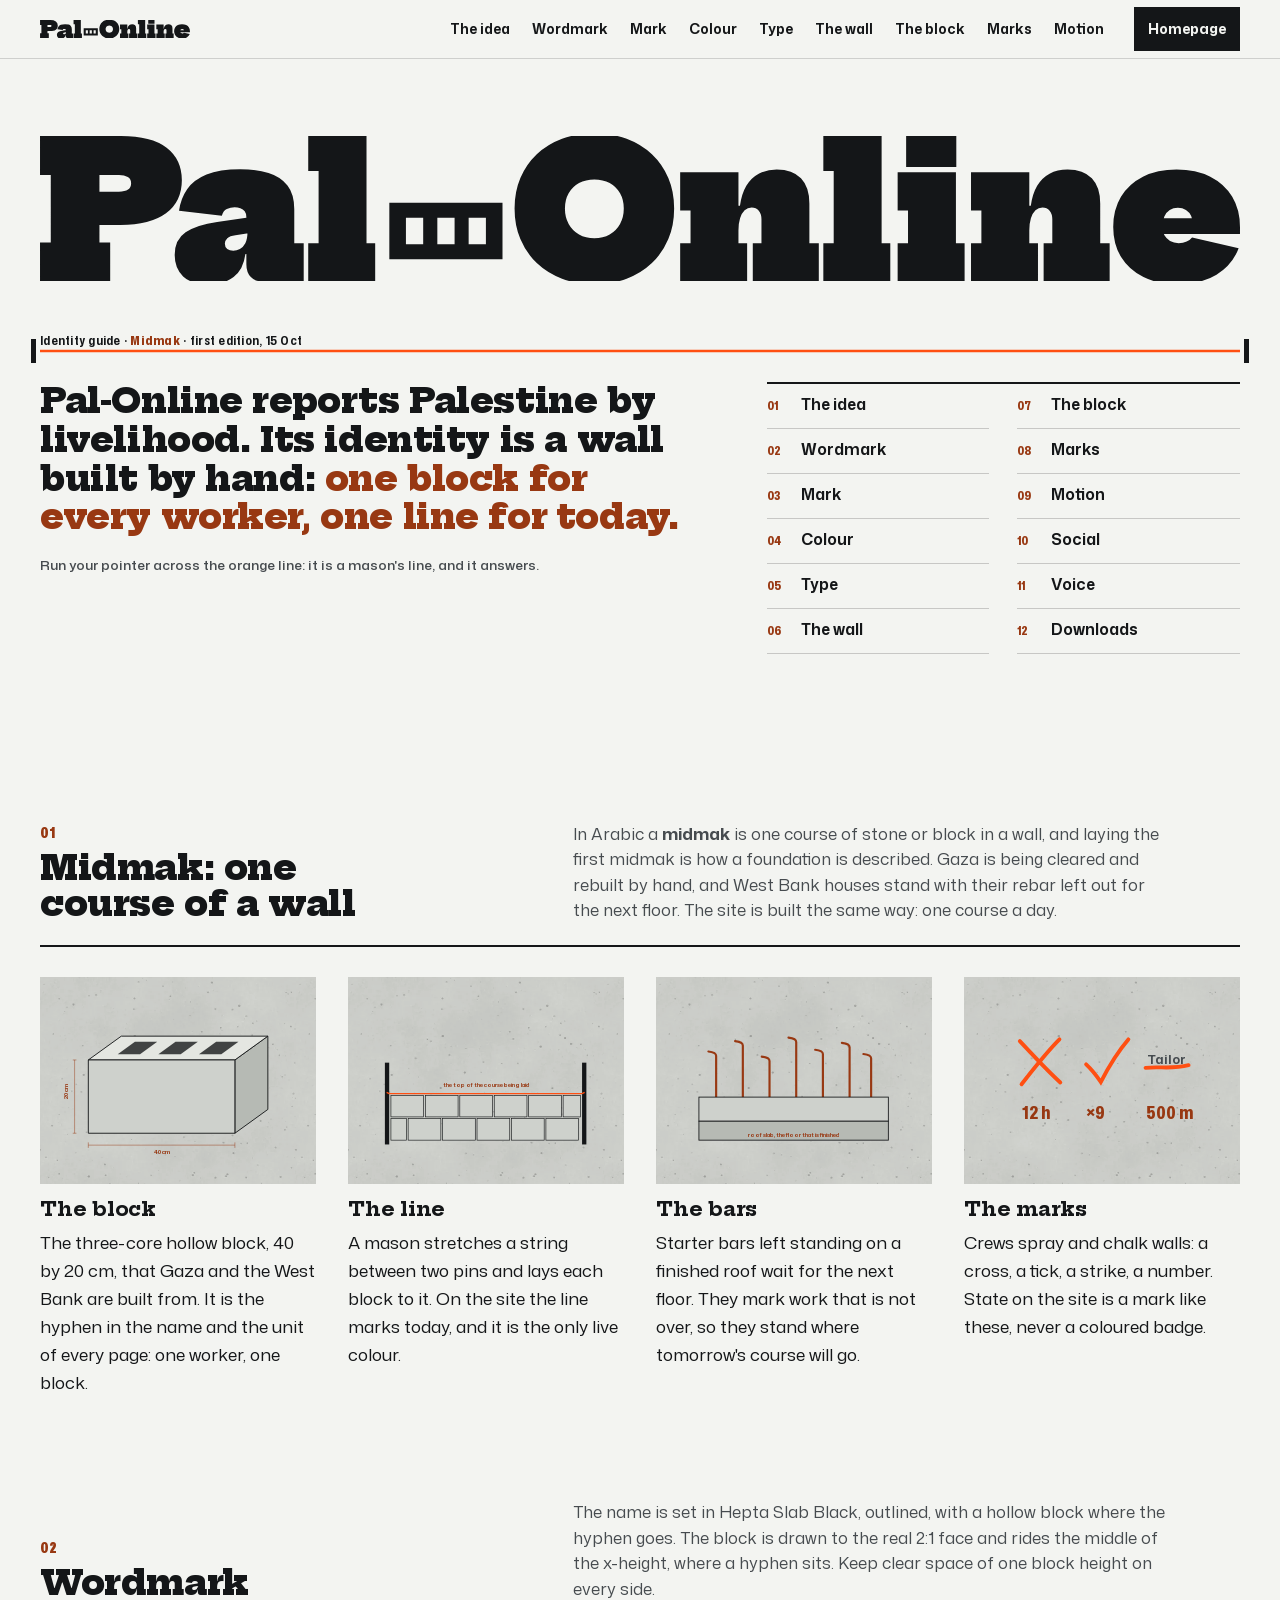
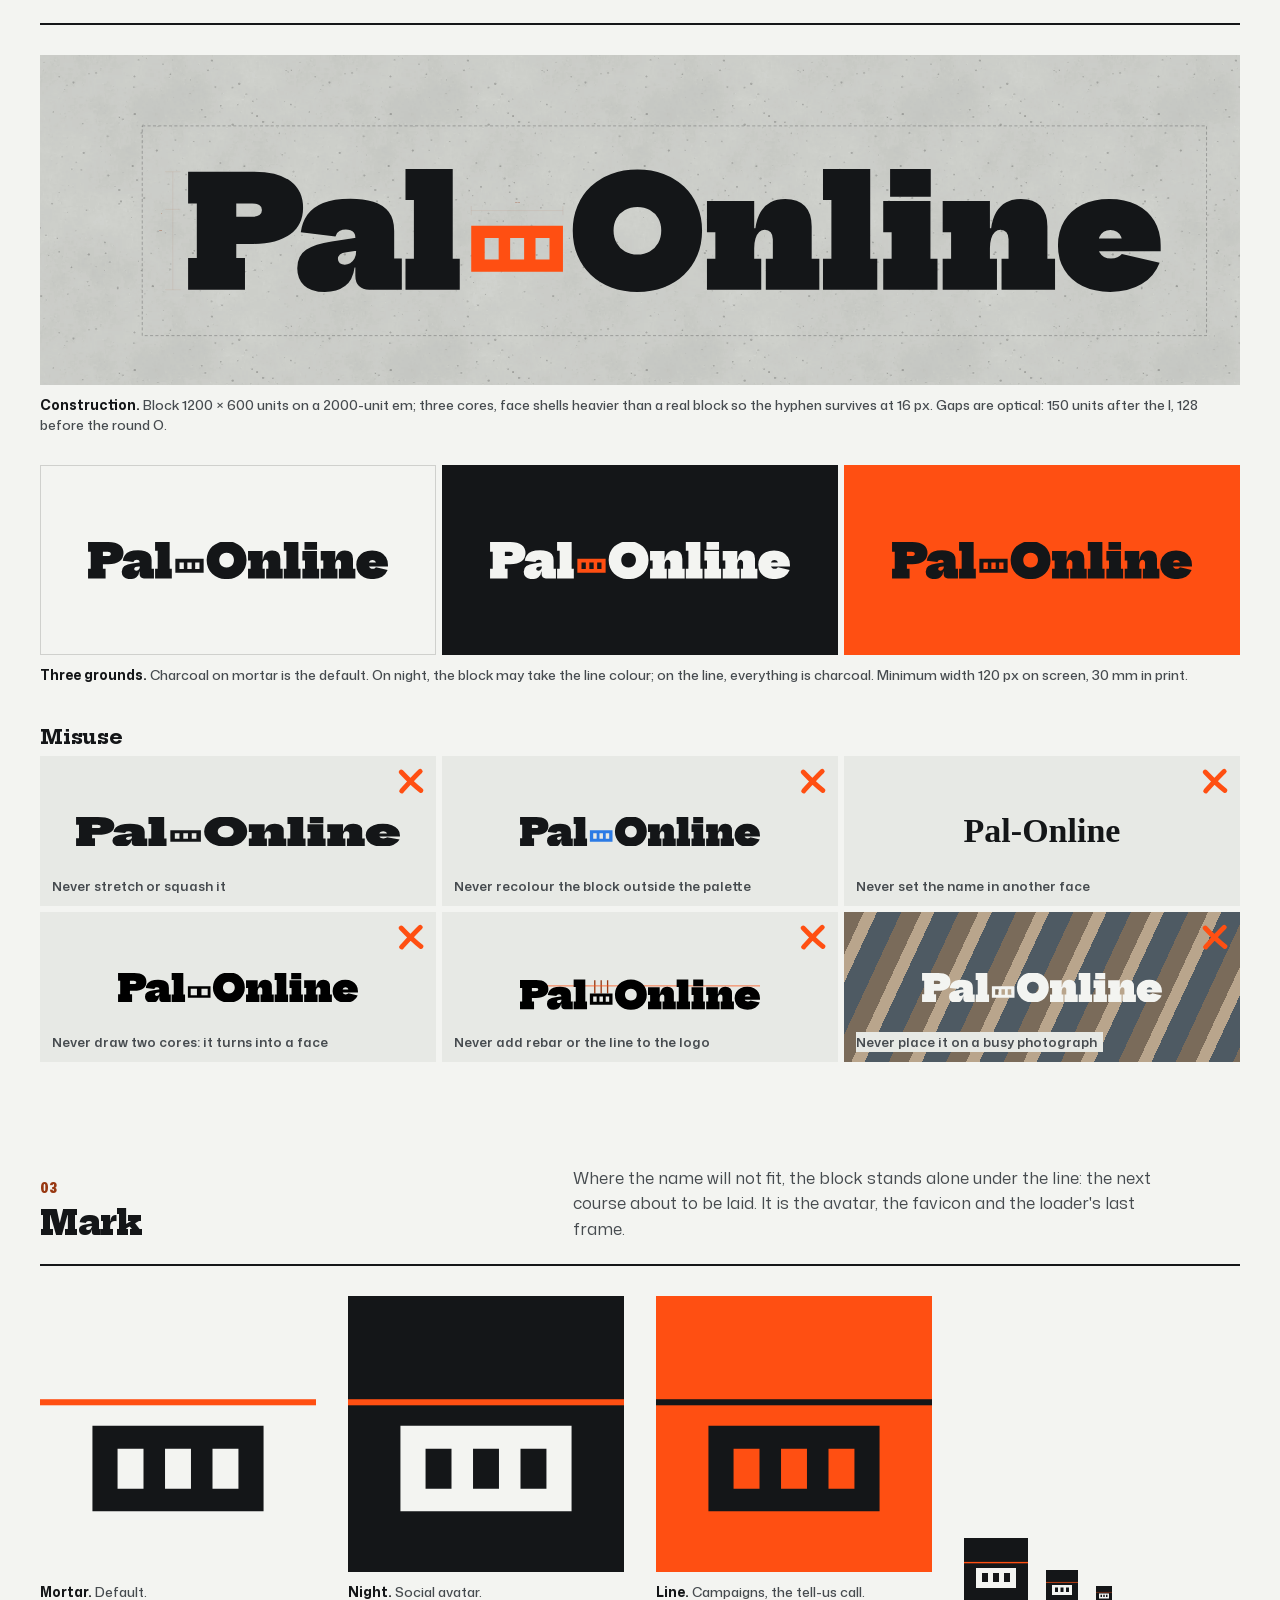
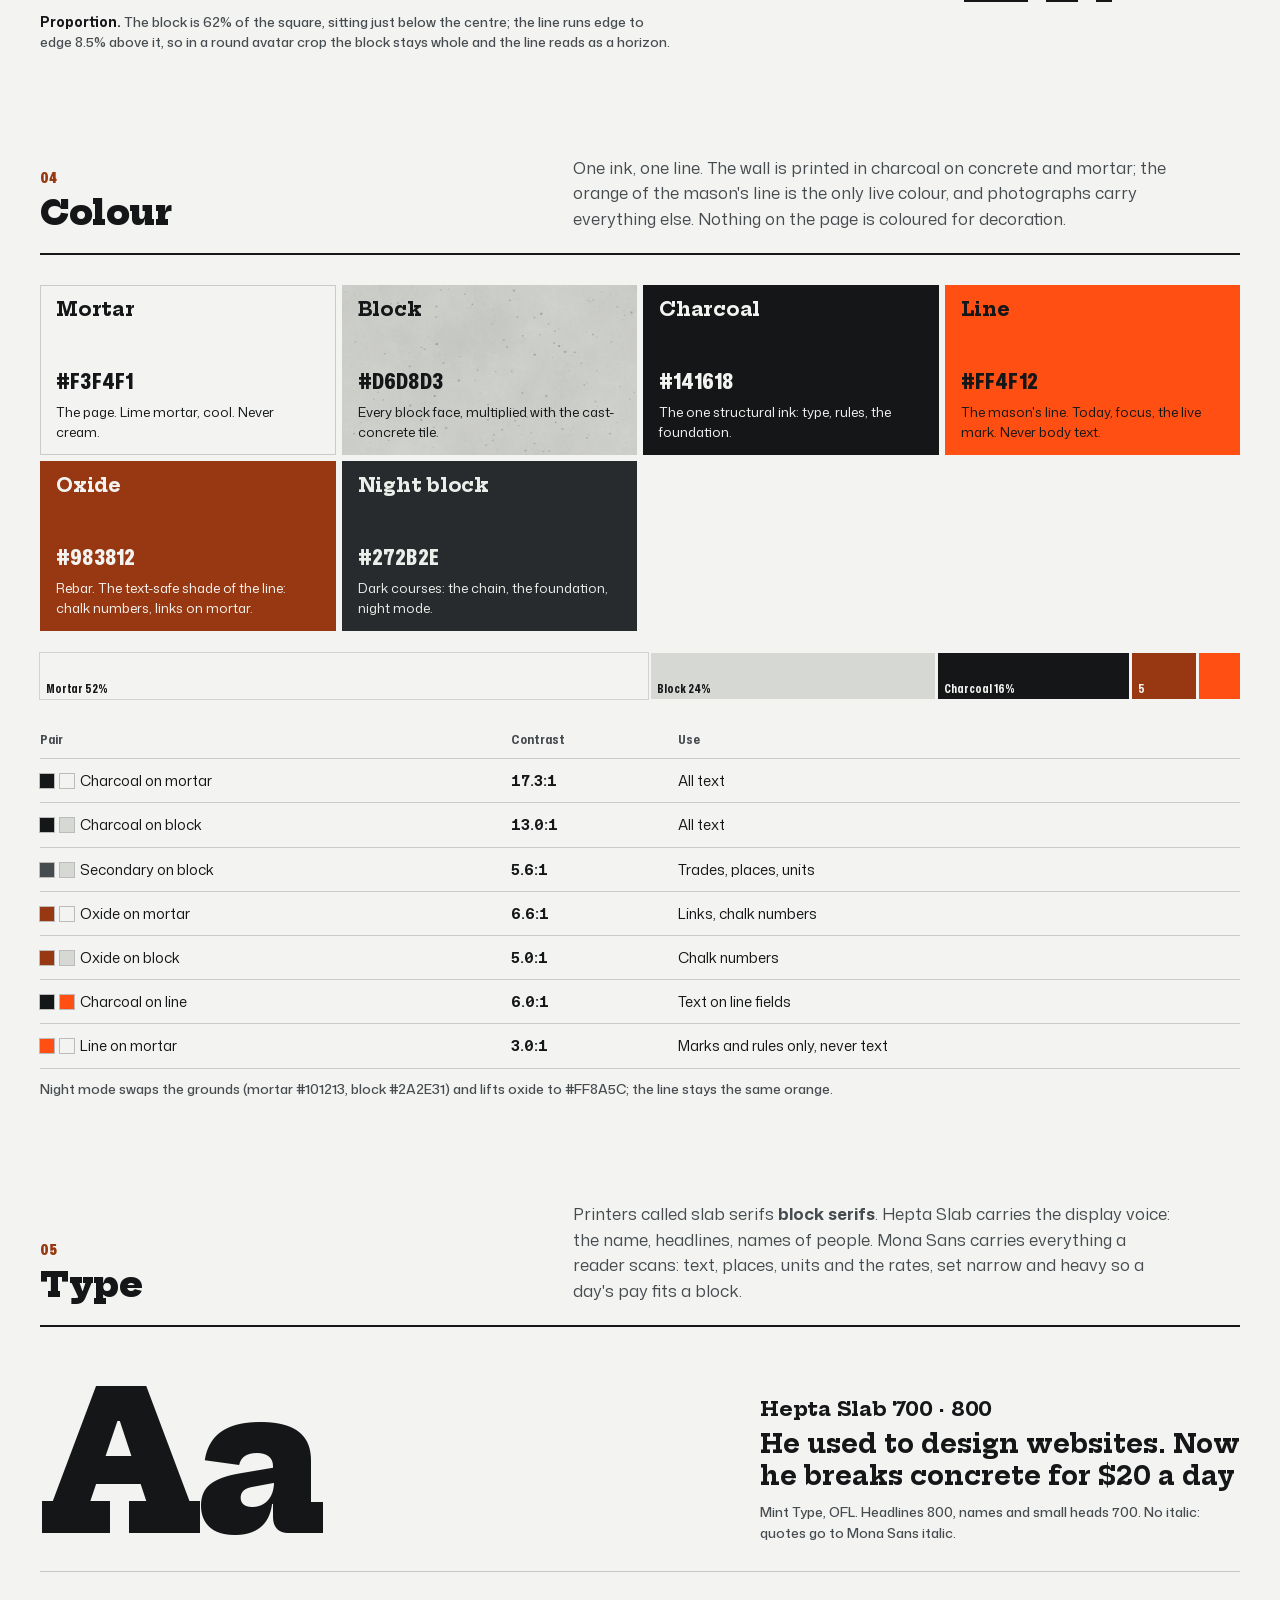
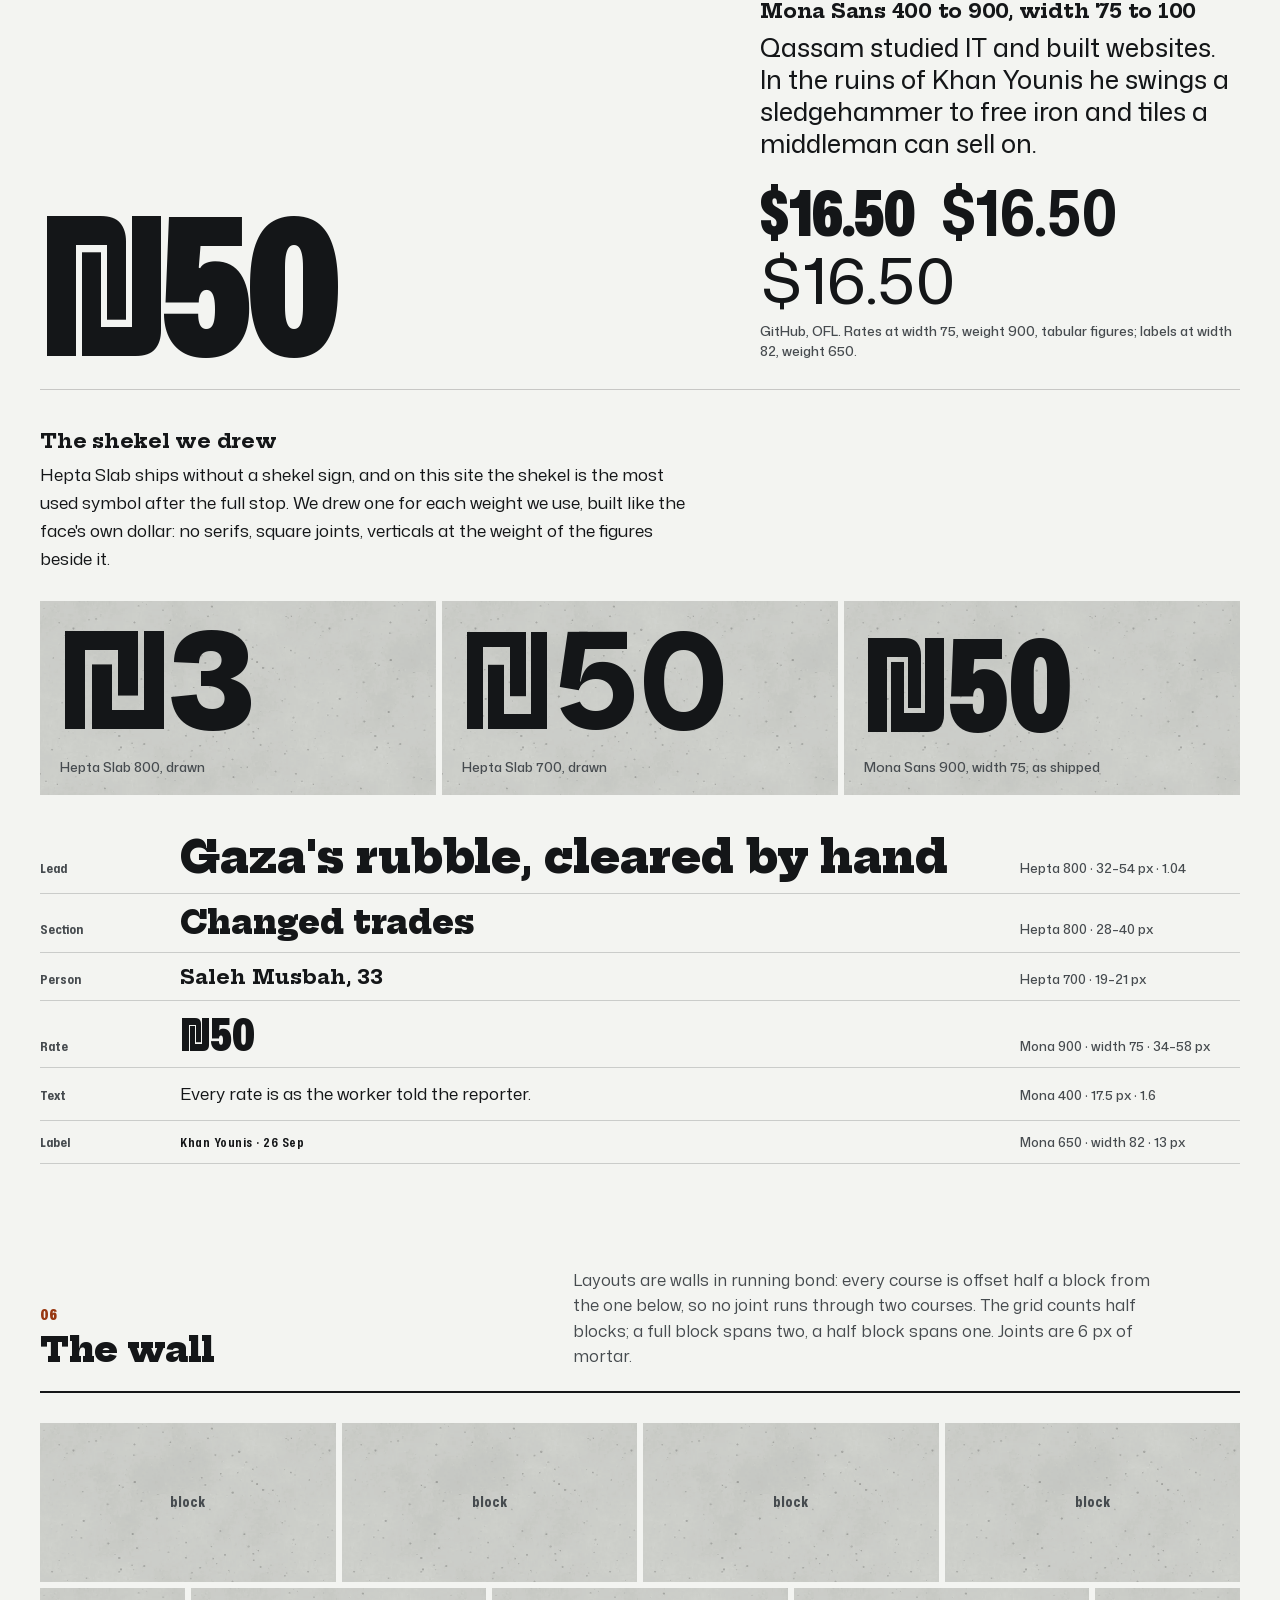
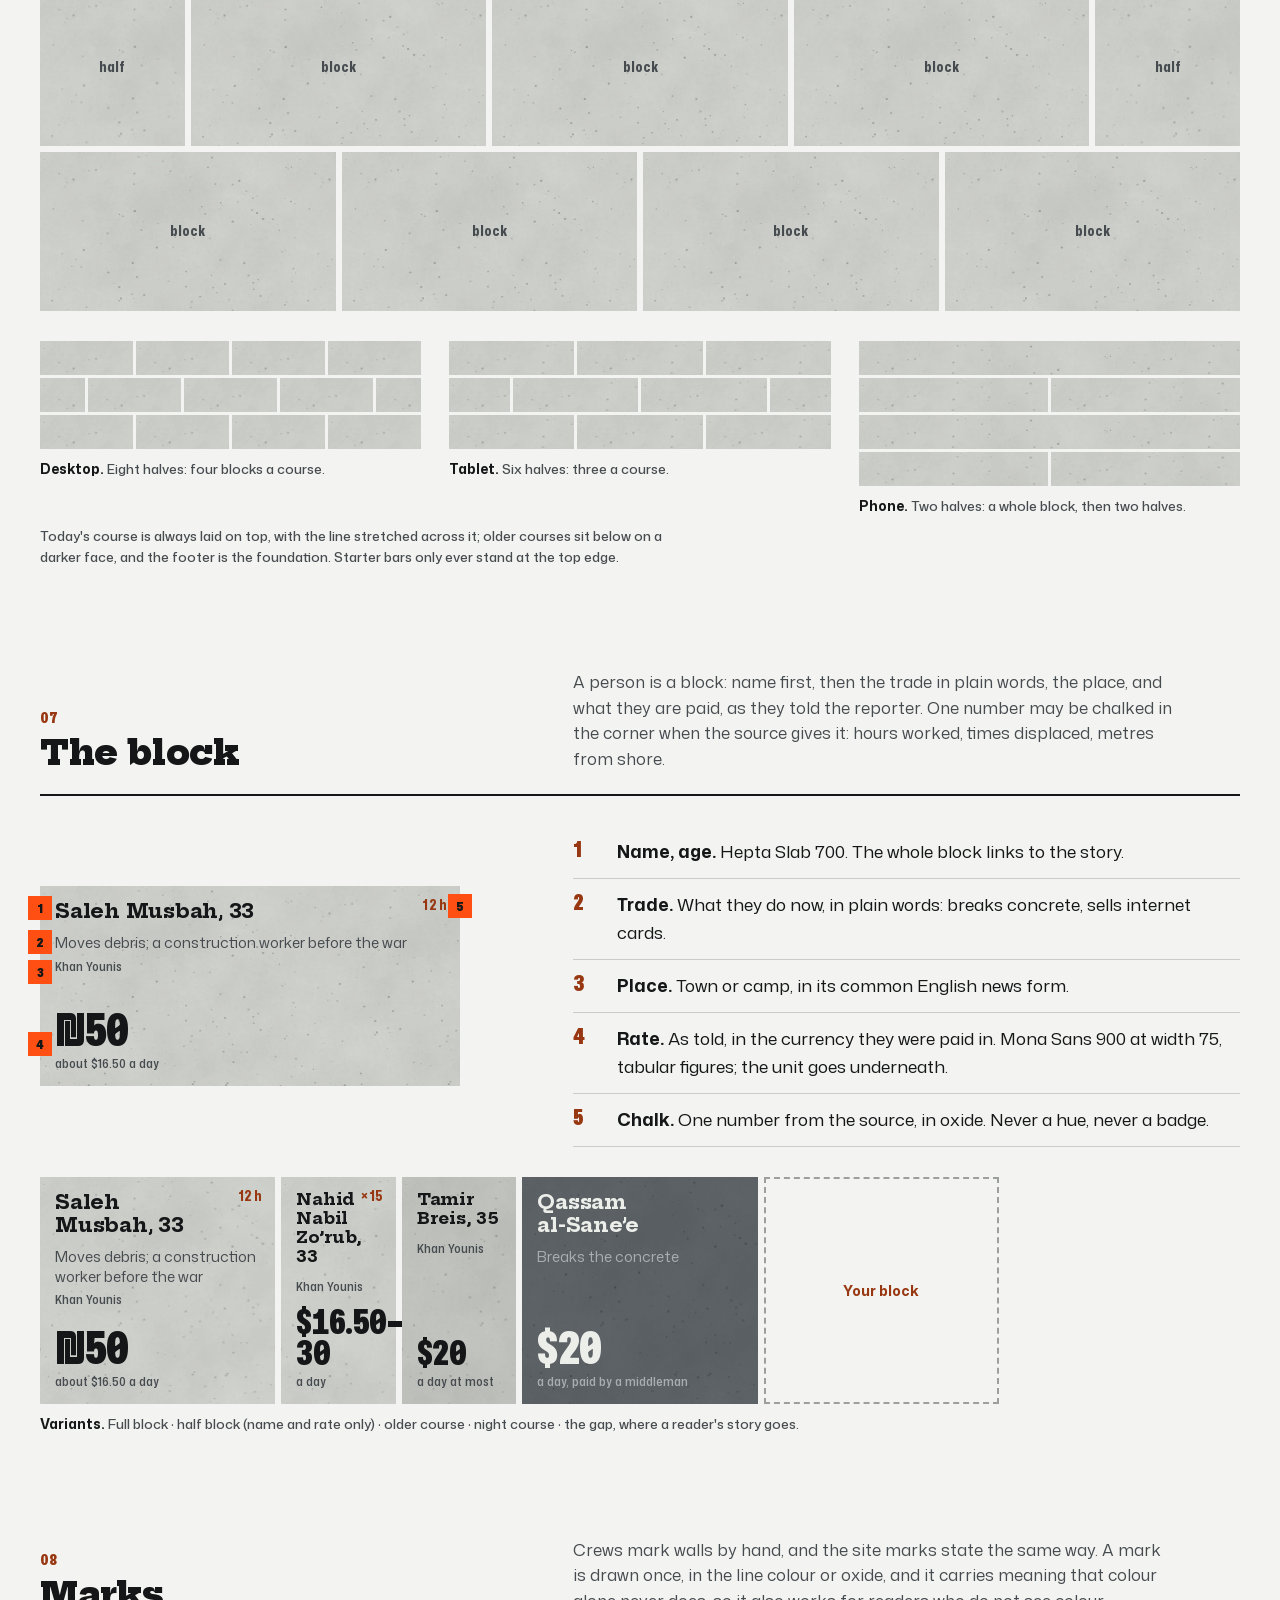
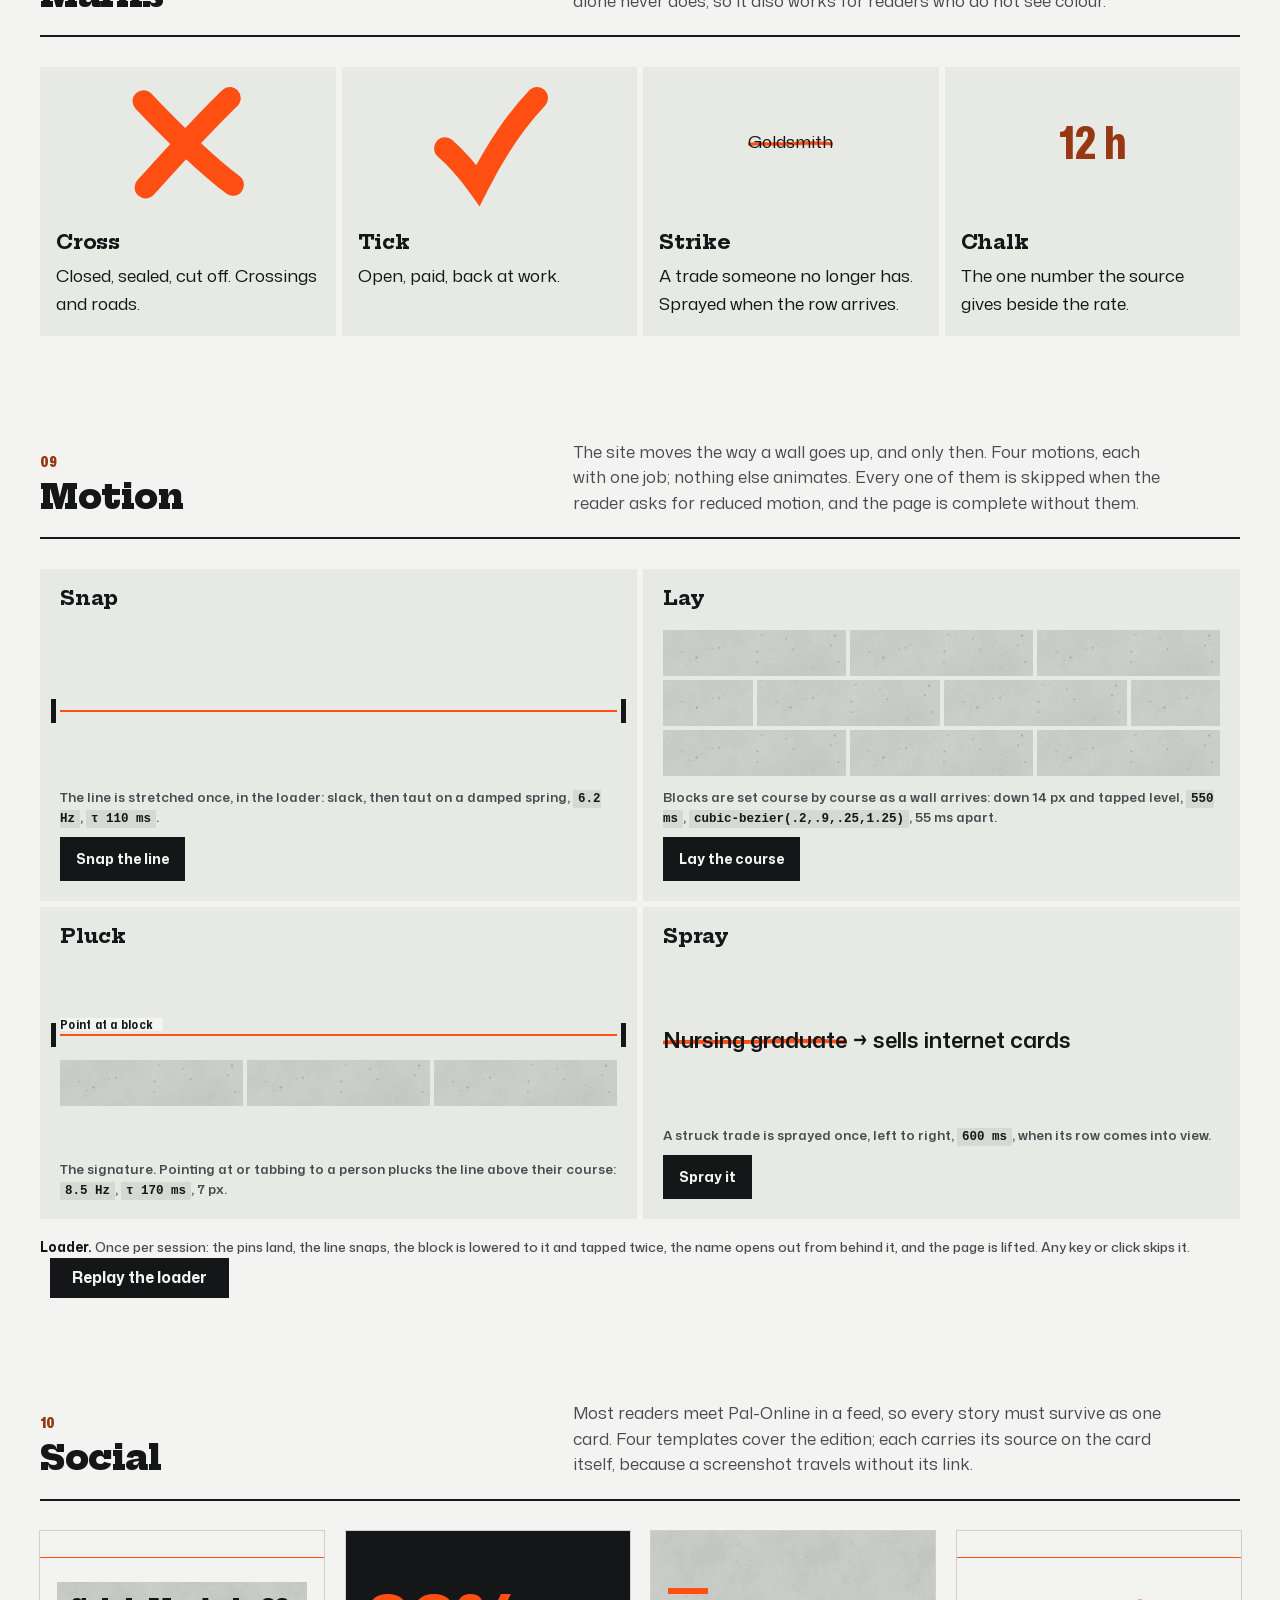
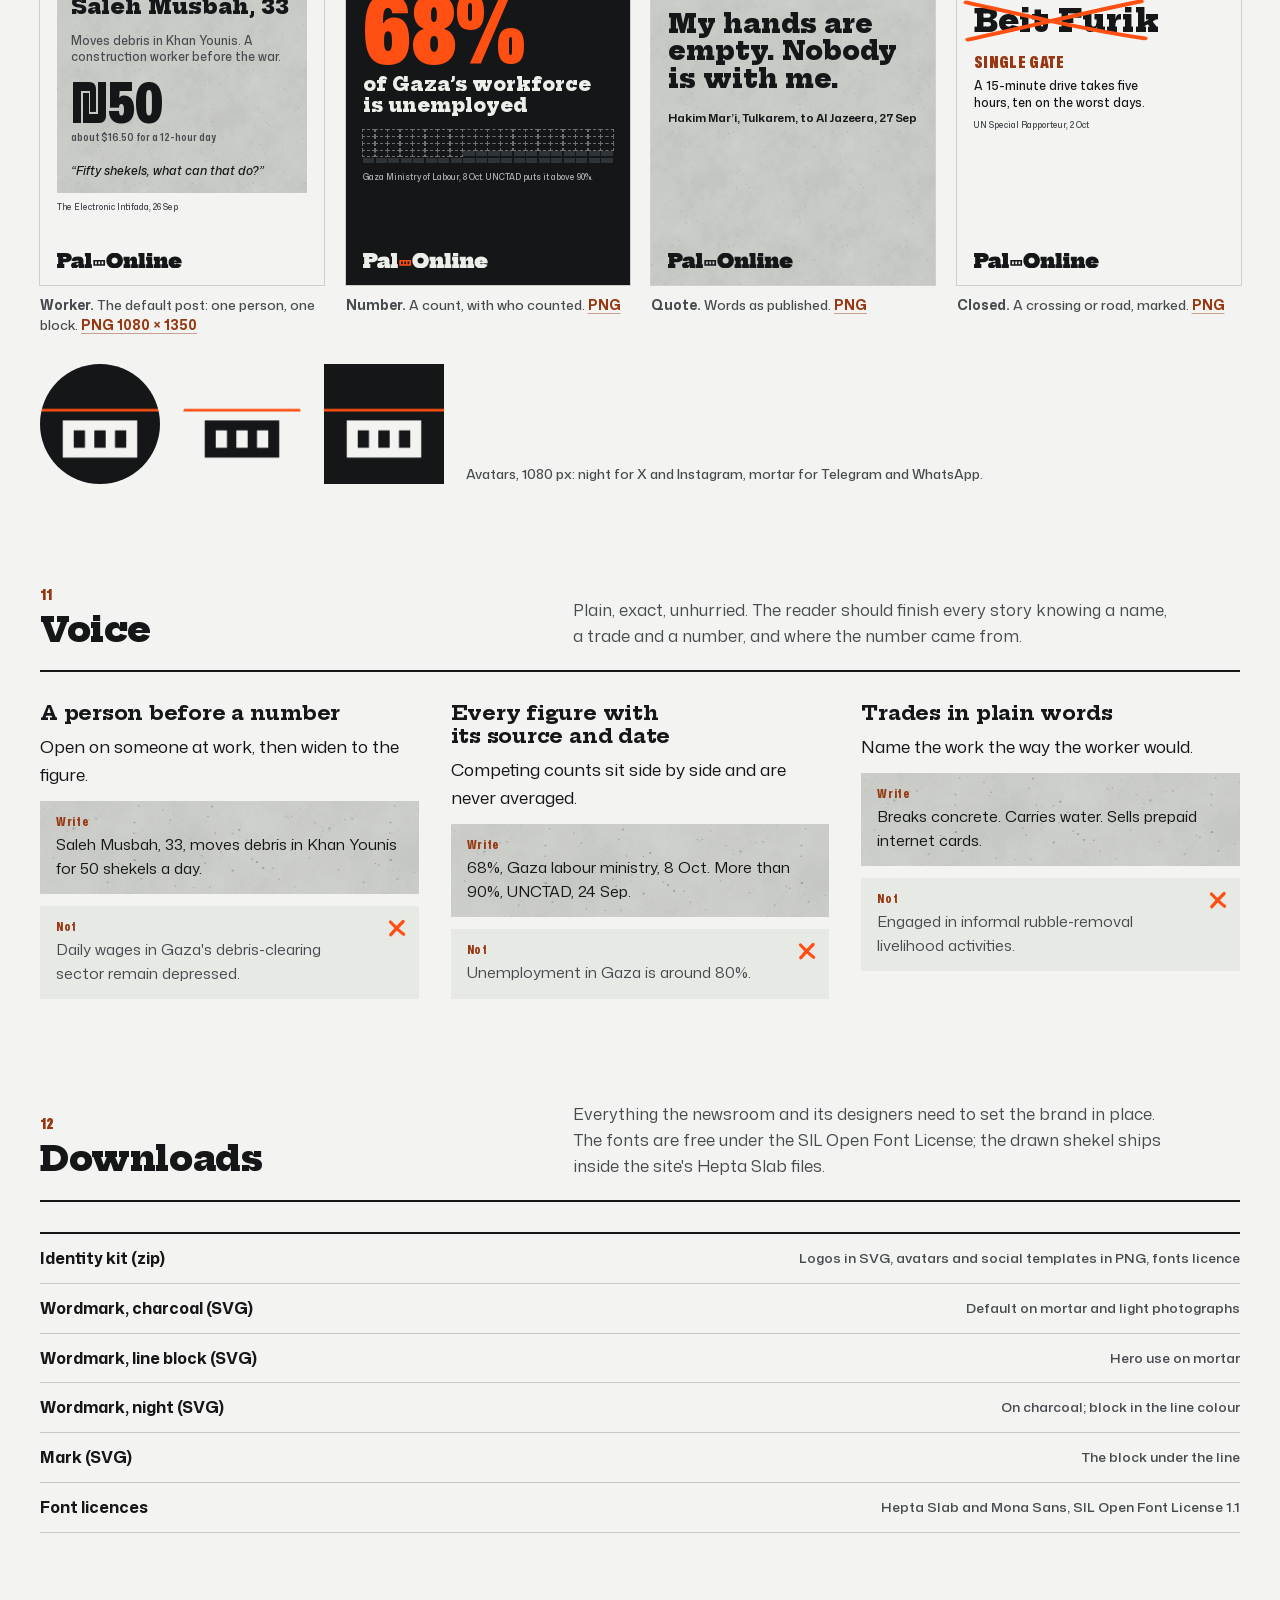
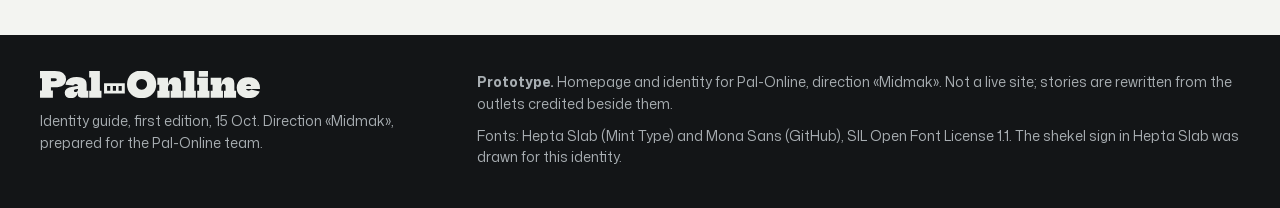
==== index.html @ 7cba5604 "Add Pal-Online «Midmak» identity guide and homepage prototype Identity built from zero: Hepta Slab w" ====
<!doctype html>
<html lang="en">
<head>
<meta charset="utf-8">
<meta name="viewport" content="width=device-width, initial-scale=1">
<meta name="robots" content="noindex, nofollow">
<title>Pal-Online — identity guide</title>
<meta name="description" content="The Pal-Online identity: the Midmak system of block, line, bars and marks.">
<meta name="theme-color" content="#F3F4F1" media="(prefers-color-scheme: light)">
<meta name="theme-color" content="#101213" media="(prefers-color-scheme: dark)">
<link rel="icon" href="assets/brand/favicon.svg?v=6" type="image/svg+xml">
<link rel="preload" href="assets/fonts/hepta-slab-800.woff2?v=1" as="font" type="font/woff2" crossorigin>
<link rel="preload" href="assets/fonts/mona-sans.woff2?v=1" as="font" type="font/woff2" crossorigin>
<link rel="stylesheet" href="assets/css/po.css?v=6">
<link rel="stylesheet" href="assets/css/home.css?v=6">
<link rel="stylesheet" href="assets/css/guide.css?v=6">
</head>
<body>
<!--
THESIS: Palestine reported by livelihood, built as a wall: every worker is a block with a name, a trade, a place and a rate; today's course is laid on top. Refuses the broadsheet grid of headline, photo and hairlines.
OWN-WORLD: lime-mortar ground, cast-concrete blocks (three-core hollow block) in running bond, charcoal ink, one orange mason's line, oxide rebar, sprayed marks for state. Hepta Slab (block serif) over Mona Sans.
STORY: the reader meets named people and what they are paid before any institution, sees whose count says what, and adds their own block.
FIRST VIEWPORT: wordmark with the block hyphen; the line stretched across; the lead (photo opening, headline, rate) as a corner two blocks wide, three courses high; seven people bonded beside it.
FORM: Midmak, candidate 4 of 7; seed 8b1ac050.
FINISH: unreviewed and undocumented is unfinished; this build ends with the finish review, the verdict, and DESIGN.md
-->
<a class="skip" href="#idea">Skip to the guide</a>
<header class="g-top"><div class="wrap"><a class="home" href="index.html" aria-label="Pal-Online identity guide"><svg viewBox="42 0 12724 1544" role="img" aria-label="Pal-Online"><path fill="currentColor" d="M42 1544V1130H156V414H42V0H672V1130H786V1544ZM546 944V590H878Q943 590 975.5 567.5Q1008 545 1008.0 500.42056074766356Q1008 455 972.5 434.5Q937 414 880 414H580V0H900Q1223 0 1384.5 124.26701570680632Q1546.0 248.53403141361264 1546 470Q1546 582 1503.5 670.0Q1461 758 1378.0 819.0Q1295 880 1173.5 912.0Q1052 944 894 944ZM2412 1544Q2325 1544 2277.5 1496.0Q2230 1448 2230 1360V1170L2258 1130L2242 1018L2230 966V862Q2230 821 2212.5 798.0Q2195 775 2166.5 765.5Q2138 756 2106 756Q2061 756 2022.5 774.5Q1984 793 1970 846L1516 792Q1533 663 1602.0 563.5Q1671 464 1807.5 408.0Q1944 352 2164 352Q2336 352 2465.0 391.5Q2594 431 2666.0 524.0Q2738 617 2738 776V1136H2838V1544ZM1830 1574Q1649 1574 1559.5 1488.5Q1470 1403 1470 1262Q1470 1100 1585.5 1021.5Q1701 943 1920 912L2284 858V1026L2114 1052Q2054 1059 2028.0 1083.0Q2002 1107 2002 1142Q2002 1178 2027.0 1197.0Q2052 1216 2092 1216Q2127 1216 2161.5 1197.5Q2196 1179 2219.0 1136.0Q2242 1093 2242 1018L2288 1252H2220Q2198 1418 2094.5 1496.0Q1991 1574 1830 1574ZM3504 1138H3596V1544H2886V1138H2996V370H2886V-36H3504Z"/><path fill="var(--block-fill,currentColor)" fill-rule="evenodd" d="M3746 708h1200v600h-1200zM3922 868h183v280h-183zM4255 868h183v280h-183zM4587 868h183v280h-183z"/><path fill="currentColor" d="M5920 1572Q5733 1572 5577.5 1513.5Q5422 1455 5309.5 1347.5Q5197 1240 5135.5 1092.8218298555378Q5074.0 945.6436597110754 5074.0 767.7817014446227Q5074 592 5135.5 446.5Q5197 301 5309.5 194.5Q5422 88 5577.5 30.0Q5733 -28 5920.5 -28.0Q6108 -28 6262.839211618257 29.966666666666697Q6417.678423236514 87.9333333333334 6530.339211618257 194.4666666666667Q6643 301 6704.5 446.64516129032256Q6766.0 592.2903225806451 6766.0 768.1048387096774Q6766 946 6704.5 1093.0Q6643 1240 6530.274193548387 1347.5345911949685Q6417.548387096775 1455.0691823899372 6262.619815668203 1513.5345911949685Q6107.6912442396315 1572.0 5920 1572ZM5920 1084Q6012 1084 6082.5 1043.5Q6153 1003 6192.5 931.8472222222222Q6232.0 860.6944444444445 6232 768Q6232.0 677.2346368715084 6192.541082164329 607.7625698324023Q6153.082164328657 538.2905027932961 6082.541082164329 499.14525139664806Q6012 460 5920 460Q5828 460 5757.458917835671 499.14525139664806Q5686.917835671343 538.2905027932961 5647.458917835671 607.7625698324023Q5608.0 677.2346368715084 5608 768Q5608.0 860.6944444444445 5647.5 931.8472222222222Q5687 1003 5757.5 1043.5Q5828 1084 5920 1084ZM7448 1138H7540V1544H6830V1138H6940V790H6830V384H7448ZM7692 1138V884Q7692 827 7663.5 792.5Q7635 758 7588 758Q7545 758 7513.5 788.0Q7482 818 7465.0 872.5Q7448 927 7448 1002L7380 740H7464Q7481 613 7531.5 527.5Q7582 442 7663.0 399.0Q7744 356 7854 356Q8022 356 8111.0 449.0Q8200 542 8200 716V1138H8300V1544H7600V1138ZM8966 1138H9058V1544H8348V1138H8458V370H8348V-36H8966ZM9754 1138H9846V1544H9136V1138H9246V790H9136V384H9754ZM9226 -36H9758V328H9226ZM10532 1138H10624V1544H9914V1138H10024V790H9914V384H10532ZM10776 1138V884Q10776 827 10747.5 792.5Q10719 758 10672 758Q10629 758 10597.5 788.0Q10566 818 10549.0 872.5Q10532 927 10532 1002L10464 740H10548Q10565 613 10615.5 527.5Q10666 442 10747.0 399.0Q10828 356 10938 356Q11106 356 11195.0 449.0Q11284 542 11284 716V1138H11384V1544H10684V1138ZM12106 1572Q11896 1572 11742.5 1496.0Q11589 1420 11505.5 1283.5Q11422 1147 11422 964Q11422 782 11504.0 645.0Q11586 508 11737.0 432.0Q11888 356 12094 356Q12300 356 12451.0 432.0Q12602 508 12684.0 645.0Q12766 782 12766 964Q12766 983 12766.0 1001.5Q12766 1020 12766 1040H12266Q12268 1019 12268.0 997.0Q12268 975 12268 954Q12268 892 12248.5 849.0Q12229 806 12193.0 784.0Q12157 762 12108 762Q12058 762 12021.0 785.5Q11984 809 11964.0 854.0Q11944 899 11944 964Q11944 1015 11965.0 1053.5Q11986 1092 12024.5 1114.0Q12063 1136 12116 1136Q12164 1136 12200.5 1119.5Q12237 1103 12258 1076L12752 1190Q12685 1368 12517.0 1470.0Q12349 1572 12106 1572ZM11746 1040V872H12358L12346 1040Z"/></svg></a><nav aria-label="Chapters"><a href="#idea">The idea</a><a href="#wordmark">Wordmark</a><a href="#mark">Mark</a><a href="#colour">Colour</a><a href="#type">Type</a><a href="#wall">The wall</a><a href="#block">The block</a><a href="#marks">Marks</a><a href="#motion">Motion</a></nav><a class="go" href="home.html">Homepage</a></div></header>
<main>
<section class="cover wrap" aria-labelledby="cover-h"><h1 class="sr" id="cover-h">Pal-Online identity guide</h1><div class="big"><svg viewBox="42 0 12724 1544" role="img" aria-label="Pal-Online"><path fill="currentColor" d="M42 1544V1130H156V414H42V0H672V1130H786V1544ZM546 944V590H878Q943 590 975.5 567.5Q1008 545 1008.0 500.42056074766356Q1008 455 972.5 434.5Q937 414 880 414H580V0H900Q1223 0 1384.5 124.26701570680632Q1546.0 248.53403141361264 1546 470Q1546 582 1503.5 670.0Q1461 758 1378.0 819.0Q1295 880 1173.5 912.0Q1052 944 894 944ZM2412 1544Q2325 1544 2277.5 1496.0Q2230 1448 2230 1360V1170L2258 1130L2242 1018L2230 966V862Q2230 821 2212.5 798.0Q2195 775 2166.5 765.5Q2138 756 2106 756Q2061 756 2022.5 774.5Q1984 793 1970 846L1516 792Q1533 663 1602.0 563.5Q1671 464 1807.5 408.0Q1944 352 2164 352Q2336 352 2465.0 391.5Q2594 431 2666.0 524.0Q2738 617 2738 776V1136H2838V1544ZM1830 1574Q1649 1574 1559.5 1488.5Q1470 1403 1470 1262Q1470 1100 1585.5 1021.5Q1701 943 1920 912L2284 858V1026L2114 1052Q2054 1059 2028.0 1083.0Q2002 1107 2002 1142Q2002 1178 2027.0 1197.0Q2052 1216 2092 1216Q2127 1216 2161.5 1197.5Q2196 1179 2219.0 1136.0Q2242 1093 2242 1018L2288 1252H2220Q2198 1418 2094.5 1496.0Q1991 1574 1830 1574ZM3504 1138H3596V1544H2886V1138H2996V370H2886V-36H3504Z"/><path fill="var(--block-fill,currentColor)" fill-rule="evenodd" d="M3746 708h1200v600h-1200zM3922 868h183v280h-183zM4255 868h183v280h-183zM4587 868h183v280h-183z"/><path fill="currentColor" d="M5920 1572Q5733 1572 5577.5 1513.5Q5422 1455 5309.5 1347.5Q5197 1240 5135.5 1092.8218298555378Q5074.0 945.6436597110754 5074.0 767.7817014446227Q5074 592 5135.5 446.5Q5197 301 5309.5 194.5Q5422 88 5577.5 30.0Q5733 -28 5920.5 -28.0Q6108 -28 6262.839211618257 29.966666666666697Q6417.678423236514 87.9333333333334 6530.339211618257 194.4666666666667Q6643 301 6704.5 446.64516129032256Q6766.0 592.2903225806451 6766.0 768.1048387096774Q6766 946 6704.5 1093.0Q6643 1240 6530.274193548387 1347.5345911949685Q6417.548387096775 1455.0691823899372 6262.619815668203 1513.5345911949685Q6107.6912442396315 1572.0 5920 1572ZM5920 1084Q6012 1084 6082.5 1043.5Q6153 1003 6192.5 931.8472222222222Q6232.0 860.6944444444445 6232 768Q6232.0 677.2346368715084 6192.541082164329 607.7625698324023Q6153.082164328657 538.2905027932961 6082.541082164329 499.14525139664806Q6012 460 5920 460Q5828 460 5757.458917835671 499.14525139664806Q5686.917835671343 538.2905027932961 5647.458917835671 607.7625698324023Q5608.0 677.2346368715084 5608 768Q5608.0 860.6944444444445 5647.5 931.8472222222222Q5687 1003 5757.5 1043.5Q5828 1084 5920 1084ZM7448 1138H7540V1544H6830V1138H6940V790H6830V384H7448ZM7692 1138V884Q7692 827 7663.5 792.5Q7635 758 7588 758Q7545 758 7513.5 788.0Q7482 818 7465.0 872.5Q7448 927 7448 1002L7380 740H7464Q7481 613 7531.5 527.5Q7582 442 7663.0 399.0Q7744 356 7854 356Q8022 356 8111.0 449.0Q8200 542 8200 716V1138H8300V1544H7600V1138ZM8966 1138H9058V1544H8348V1138H8458V370H8348V-36H8966ZM9754 1138H9846V1544H9136V1138H9246V790H9136V384H9754ZM9226 -36H9758V328H9226ZM10532 1138H10624V1544H9914V1138H10024V790H9914V384H10532ZM10776 1138V884Q10776 827 10747.5 792.5Q10719 758 10672 758Q10629 758 10597.5 788.0Q10566 818 10549.0 872.5Q10532 927 10532 1002L10464 740H10548Q10565 613 10615.5 527.5Q10666 442 10747.0 399.0Q10828 356 10938 356Q11106 356 11195.0 449.0Q11284 542 11284 716V1138H11384V1544H10684V1138ZM12106 1572Q11896 1572 11742.5 1496.0Q11589 1420 11505.5 1283.5Q11422 1147 11422 964Q11422 782 11504.0 645.0Q11586 508 11737.0 432.0Q11888 356 12094 356Q12300 356 12451.0 432.0Q12602 508 12684.0 645.0Q12766 782 12766 964Q12766 983 12766.0 1001.5Q12766 1020 12766 1040H12266Q12268 1019 12268.0 997.0Q12268 975 12268 954Q12268 892 12248.5 849.0Q12229 806 12193.0 784.0Q12157 762 12108 762Q12058 762 12021.0 785.5Q11984 809 11964.0 854.0Q11944 899 11944 964Q11944 1015 11965.0 1053.5Q11986 1092 12024.5 1114.0Q12063 1136 12116 1136Q12164 1136 12200.5 1119.5Q12237 1103 12258 1076L12752 1190Q12685 1368 12517.0 1470.0Q12349 1572 12106 1572ZM11746 1040V872H12358L12346 1040Z"/></svg></div><div class="mline" id="line-cover"><span class="tag">Identity guide · <b>Midmak</b> · first edition, 15 Oct</span><svg viewBox="0 0 1000 30" preserveAspectRatio="none" aria-hidden="true"><path class="string" d="M0 15L1000 15"/></svg></div><div class="cover-grid"><div><p class="state">Pal-Online reports Palestine by livelihood. Its identity is a wall built by hand: <em>one block for every worker, one line for today.</em></p><p class="meta-line">Run your pointer across the orange line: it is a mason's line, and it answers.</p></div><ol class="toc"><li><a href="#idea"><span>01</span>The idea</a></li><li><a href="#wordmark"><span>02</span>Wordmark</a></li><li><a href="#mark"><span>03</span>Mark</a></li><li><a href="#colour"><span>04</span>Colour</a></li><li><a href="#type"><span>05</span>Type</a></li><li><a href="#wall"><span>06</span>The wall</a></li><li><a href="#block"><span>07</span>The block</a></li><li><a href="#marks"><span>08</span>Marks</a></li><li><a href="#motion"><span>09</span>Motion</a></li><li><a href="#social"><span>10</span>Social</a></li><li><a href="#voice"><span>11</span>Voice</a></li><li><a href="#downloads"><span>12</span>Downloads</a></li></ol></div></section>
<section class="ch wrap" id="idea" aria-labelledby="idea-h"><div class="ch-head"><div><p class="no">01</p><h2 id="idea-h">Midmak: one course of a wall</h2></div><p>In Arabic a <b>midmak</b> is one course of stone or block in a wall, and laying the first midmak is how a foundation is described. Gaza is being cleared and rebuilt by hand, and West Bank houses stand with their rebar left out for the next floor. The site is built the same way: one course a day.</p></div><div class="cols" style="--n:4"><div class="plate"><div class="art"><svg viewBox="0 0 470 330" aria-hidden="true"><g stroke="#141618" stroke-width="2" stroke-linejoin="round"><polygon points="360.0,120.0 432.0,68.0 432.0,228.0 360.0,280.0" fill="#B6BAB4"/><polygon points="40.0,120.0 360.0,120.0 432.0,68.0 112.0,68.0" fill="#E4E6E1"/><rect x="40" y="120" width="320" height="160" fill="#CED1CC"/></g><polygon points="104.2,107.5 152.9,107.5 190.4,80.5 141.7,80.5" fill="#141618" fill-opacity=".78"/><polygon points="192.9,107.5 241.6,107.5 279.1,80.5 230.4,80.5" fill="#141618" fill-opacity=".78"/><polygon points="281.6,107.5 330.3,107.5 367.8,80.5 319.1,80.5" fill="#141618" fill-opacity=".78"/><g class="dim"><path d="M40 300v12M360 300v12M40 306h320"/><path d="M14 120h-8M14 280h-8M10 120v160"/></g><text class="dim-t" x="200" y="326" text-anchor="middle">40 cm</text><text class="dim-t" x="0" y="205" text-anchor="start" transform="rotate(-90 0 205)" dy="-4">20 cm</text></svg></div><h3>The block</h3><p>The three-core hollow block, 40 by 20 cm, that Gaza and the West Bank are built from. It is the hyphen in the name and the unit of every page: one worker, one block.</p></div><div class="plate"><div class="art"><svg viewBox="0 0 500 320" aria-hidden="true"><rect x="30" y="196" width="76" height="50" fill="#CED1CC" stroke="#141618" stroke-width="1.5"/><rect x="110" y="196" width="76" height="50" fill="#CED1CC" stroke="#141618" stroke-width="1.5"/><rect x="190" y="196" width="76" height="50" fill="#CED1CC" stroke="#141618" stroke-width="1.5"/><rect x="270" y="196" width="76" height="50" fill="#CED1CC" stroke="#141618" stroke-width="1.5"/><rect x="350" y="196" width="76" height="50" fill="#CED1CC" stroke="#141618" stroke-width="1.5"/><rect x="430" y="196" width="40" height="50" fill="#CED1CC" stroke="#141618" stroke-width="1.5"/><rect x="30" y="250" width="36" height="50" fill="#CED1CC" stroke="#141618" stroke-width="1.5"/><rect x="70" y="250" width="76" height="50" fill="#CED1CC" stroke="#141618" stroke-width="1.5"/><rect x="150" y="250" width="76" height="50" fill="#CED1CC" stroke="#141618" stroke-width="1.5"/><rect x="230" y="250" width="76" height="50" fill="#CED1CC" stroke="#141618" stroke-width="1.5"/><rect x="310" y="250" width="76" height="50" fill="#CED1CC" stroke="#141618" stroke-width="1.5"/><rect x="390" y="250" width="76" height="50" fill="#CED1CC" stroke="#141618" stroke-width="1.5"/><rect x="470" y="250" width="0" height="50" fill="#CED1CC" stroke="#141618" stroke-width="1.5"/><rect x="16" y="120" width="10" height="190" fill="#141618"/><rect x="474" y="120" width="10" height="190" fill="#141618"/><path d="M26 192L474 192" stroke="#FF4F12" stroke-width="3"/><path d="M26 192l-6 -3M474 192l6 -3" stroke="#FF4F12" stroke-width="3"/><text class="dim-t" x="250" y="176" text-anchor="middle">the top of the course being laid</text></svg></div><h3>The line</h3><p>A mason stretches a string between two pins and lays each block to it. On the site the line marks today, and it is the only live colour.</p></div><div class="plate"><div class="art"><svg viewBox="0 0 500 320" aria-hidden="true"><path d="M70 200V104q0 -8 -18 -10" fill="none" stroke="#983812" stroke-width="5" stroke-linecap="round"/><path d="M132 200V80q0 -8 -18 -10" fill="none" stroke="#983812" stroke-width="5" stroke-linecap="round"/><path d="M194 200V116q0 -8 -18 -10" fill="none" stroke="#983812" stroke-width="5" stroke-linecap="round"/><path d="M256 200V72q0 -8 -18 -10" fill="none" stroke="#983812" stroke-width="5" stroke-linecap="round"/><path d="M318 200V100q0 -8 -18 -10" fill="none" stroke="#983812" stroke-width="5" stroke-linecap="round"/><path d="M380 200V84q0 -8 -18 -10" fill="none" stroke="#983812" stroke-width="5" stroke-linecap="round"/><path d="M430 200V110q0 -8 -18 -10" fill="none" stroke="#983812" stroke-width="5" stroke-linecap="round"/><rect x="30" y="200" width="440" height="56" fill="#CED1CC" stroke="#141618" stroke-width="2"/><rect x="30" y="256" width="440" height="44" fill="#B6BAB4" stroke="#141618" stroke-width="2"/><text class="dim-t" x="250" y="292" text-anchor="middle" fill="#141618">roof slab, the floor that is finished</text></svg></div><h3>The bars</h3><p>Starter bars left standing on a finished roof wait for the next floor. They mark work that is not over, so they stand where tomorrow's course will go.</p></div><div class="plate"><div class="art"><svg viewBox="0 0 500 320" aria-hidden="true"><g fill="none" stroke="#FF4F12" stroke-width="9" stroke-linecap="round"><path d="M60 70C92 104 121 136 154 166M152 66C121 97 94 132 64 170"/><path d="M214 124c14 13 24 26 34 41c20-39 39-70 64-99"/><path d="M352 132C384 128 412 136 452 126"/></g><text x="356" y="124" font-family="Mona Sans" font-weight="650" font-size="30" fill="#464B4F">Tailor</text><text x="64" y="252" font-family="Mona Sans" font-weight="750" font-stretch="78%" font-size="44" fill="#983812">12 h</text><text x="214" y="252" font-family="Mona Sans" font-weight="750" font-stretch="78%" font-size="44" fill="#983812">×9</text><text x="352" y="252" font-family="Mona Sans" font-weight="750" font-stretch="78%" font-size="44" fill="#983812">500 m</text></svg></div><h3>The marks</h3><p>Crews spray and chalk walls: a cross, a tick, a strike, a number. State on the site is a mark like these, never a coloured badge.</p></div></div></section>
<section class="ch wrap" id="wordmark" aria-labelledby="wordmark-h"><div class="ch-head"><div><p class="no">02</p><h2 id="wordmark-h">Wordmark</h2></div><p>The name is set in Hepta Slab Black, outlined, with a hollow block where the hyphen goes. The block is drawn to the real 2:1 face and rides the middle of the x-height, where a hyphen sits. Keep clear space of one block height on every side.</p></div><div class="drawing"><svg viewBox="-1058 -520 14024 2304" role="img" aria-label="Construction drawing of the wordmark"><rect x="-558" y="-600" width="13924" height="2744" fill="none" stroke="#141618" stroke-opacity=".35" stroke-dasharray="40 30" stroke-width="10"/><path fill="#141618" d="M42 1544V1130H156V414H42V0H672V1130H786V1544ZM546 944V590H878Q943 590 975.5 567.5Q1008 545 1008.0 500.42056074766356Q1008 455 972.5 434.5Q937 414 880 414H580V0H900Q1223 0 1384.5 124.26701570680632Q1546.0 248.53403141361264 1546 470Q1546 582 1503.5 670.0Q1461 758 1378.0 819.0Q1295 880 1173.5 912.0Q1052 944 894 944ZM2412 1544Q2325 1544 2277.5 1496.0Q2230 1448 2230 1360V1170L2258 1130L2242 1018L2230 966V862Q2230 821 2212.5 798.0Q2195 775 2166.5 765.5Q2138 756 2106 756Q2061 756 2022.5 774.5Q1984 793 1970 846L1516 792Q1533 663 1602.0 563.5Q1671 464 1807.5 408.0Q1944 352 2164 352Q2336 352 2465.0 391.5Q2594 431 2666.0 524.0Q2738 617 2738 776V1136H2838V1544ZM1830 1574Q1649 1574 1559.5 1488.5Q1470 1403 1470 1262Q1470 1100 1585.5 1021.5Q1701 943 1920 912L2284 858V1026L2114 1052Q2054 1059 2028.0 1083.0Q2002 1107 2002 1142Q2002 1178 2027.0 1197.0Q2052 1216 2092 1216Q2127 1216 2161.5 1197.5Q2196 1179 2219.0 1136.0Q2242 1093 2242 1018L2288 1252H2220Q2198 1418 2094.5 1496.0Q1991 1574 1830 1574ZM3504 1138H3596V1544H2886V1138H2996V370H2886V-36H3504Z"/><path fill="#FF4F12" fill-rule="evenodd" d="M3746 708h1200v600h-1200zM3922 868h183v280h-183zM4255 868h183v280h-183zM4587 868h183v280h-183z"/><path fill="#141618" d="M5920 1572Q5733 1572 5577.5 1513.5Q5422 1455 5309.5 1347.5Q5197 1240 5135.5 1092.8218298555378Q5074.0 945.6436597110754 5074.0 767.7817014446227Q5074 592 5135.5 446.5Q5197 301 5309.5 194.5Q5422 88 5577.5 30.0Q5733 -28 5920.5 -28.0Q6108 -28 6262.839211618257 29.966666666666697Q6417.678423236514 87.9333333333334 6530.339211618257 194.4666666666667Q6643 301 6704.5 446.64516129032256Q6766.0 592.2903225806451 6766.0 768.1048387096774Q6766 946 6704.5 1093.0Q6643 1240 6530.274193548387 1347.5345911949685Q6417.548387096775 1455.0691823899372 6262.619815668203 1513.5345911949685Q6107.6912442396315 1572.0 5920 1572ZM5920 1084Q6012 1084 6082.5 1043.5Q6153 1003 6192.5 931.8472222222222Q6232.0 860.6944444444445 6232 768Q6232.0 677.2346368715084 6192.541082164329 607.7625698324023Q6153.082164328657 538.2905027932961 6082.541082164329 499.14525139664806Q6012 460 5920 460Q5828 460 5757.458917835671 499.14525139664806Q5686.917835671343 538.2905027932961 5647.458917835671 607.7625698324023Q5608.0 677.2346368715084 5608 768Q5608.0 860.6944444444445 5647.5 931.8472222222222Q5687 1003 5757.5 1043.5Q5828 1084 5920 1084ZM7448 1138H7540V1544H6830V1138H6940V790H6830V384H7448ZM7692 1138V884Q7692 827 7663.5 792.5Q7635 758 7588 758Q7545 758 7513.5 788.0Q7482 818 7465.0 872.5Q7448 927 7448 1002L7380 740H7464Q7481 613 7531.5 527.5Q7582 442 7663.0 399.0Q7744 356 7854 356Q8022 356 8111.0 449.0Q8200 542 8200 716V1138H8300V1544H7600V1138ZM8966 1138H9058V1544H8348V1138H8458V370H8348V-36H8966ZM9754 1138H9846V1544H9136V1138H9246V790H9136V384H9754ZM9226 -36H9758V328H9226ZM10532 1138H10624V1544H9914V1138H10024V790H9914V384H10532ZM10776 1138V884Q10776 827 10747.5 792.5Q10719 758 10672 758Q10629 758 10597.5 788.0Q10566 818 10549.0 872.5Q10532 927 10532 1002L10464 740H10548Q10565 613 10615.5 527.5Q10666 442 10747.0 399.0Q10828 356 10938 356Q11106 356 11195.0 449.0Q11284 542 11284 716V1138H11384V1544H10684V1138ZM12106 1572Q11896 1572 11742.5 1496.0Q11589 1420 11505.5 1283.5Q11422 1147 11422 964Q11422 782 11504.0 645.0Q11586 508 11737.0 432.0Q11888 356 12094 356Q12300 356 12451.0 432.0Q12602 508 12684.0 645.0Q12766 782 12766 964Q12766 983 12766.0 1001.5Q12766 1020 12766 1040H12266Q12268 1019 12268.0 997.0Q12268 975 12268 954Q12268 892 12248.5 849.0Q12229 806 12193.0 784.0Q12157 762 12108 762Q12058 762 12021.0 785.5Q11984 809 11964.0 854.0Q11944 899 11944 964Q11944 1015 11965.0 1053.5Q11986 1092 12024.5 1114.0Q12063 1136 12116 1136Q12164 1136 12200.5 1119.5Q12237 1103 12258 1076L12752 1190Q12685 1368 12517.0 1470.0Q12349 1572 12106 1572ZM11746 1040V872H12358L12346 1040Z"/><g class="dim"><path d="M3746 448v120M4946 448v120M3746 508h1200"/><path d="M-258 0h200M-258 492h200M-258 1544h200M-158 0v1544"/></g><text class="dim-t" x="4346.0" y="408" text-anchor="middle" font-size="190">40 × 20</text><text class="dim-t" x="-298" y="772.0" text-anchor="end" font-size="170">cap</text><text class="dim-t" x="-298" y="552" text-anchor="end" font-size="170">x</text></svg></div><p class="cap"><b>Construction.</b> Block 1200 × 600 units on a 2000-unit em; three cores, face shells heavier than a real block so the hyphen survives at 16 px. Gaps are optical: 150 units after the l, 128 before the round O.</p><div class="lockups" style="margin-top:30px"><div class="lk-mortar"><svg viewBox="42 0 12724 1544" role="img" aria-label="Pal-Online"><path fill="currentColor" d="M42 1544V1130H156V414H42V0H672V1130H786V1544ZM546 944V590H878Q943 590 975.5 567.5Q1008 545 1008.0 500.42056074766356Q1008 455 972.5 434.5Q937 414 880 414H580V0H900Q1223 0 1384.5 124.26701570680632Q1546.0 248.53403141361264 1546 470Q1546 582 1503.5 670.0Q1461 758 1378.0 819.0Q1295 880 1173.5 912.0Q1052 944 894 944ZM2412 1544Q2325 1544 2277.5 1496.0Q2230 1448 2230 1360V1170L2258 1130L2242 1018L2230 966V862Q2230 821 2212.5 798.0Q2195 775 2166.5 765.5Q2138 756 2106 756Q2061 756 2022.5 774.5Q1984 793 1970 846L1516 792Q1533 663 1602.0 563.5Q1671 464 1807.5 408.0Q1944 352 2164 352Q2336 352 2465.0 391.5Q2594 431 2666.0 524.0Q2738 617 2738 776V1136H2838V1544ZM1830 1574Q1649 1574 1559.5 1488.5Q1470 1403 1470 1262Q1470 1100 1585.5 1021.5Q1701 943 1920 912L2284 858V1026L2114 1052Q2054 1059 2028.0 1083.0Q2002 1107 2002 1142Q2002 1178 2027.0 1197.0Q2052 1216 2092 1216Q2127 1216 2161.5 1197.5Q2196 1179 2219.0 1136.0Q2242 1093 2242 1018L2288 1252H2220Q2198 1418 2094.5 1496.0Q1991 1574 1830 1574ZM3504 1138H3596V1544H2886V1138H2996V370H2886V-36H3504Z"/><path fill="var(--block-fill,currentColor)" fill-rule="evenodd" d="M3746 708h1200v600h-1200zM3922 868h183v280h-183zM4255 868h183v280h-183zM4587 868h183v280h-183z"/><path fill="currentColor" d="M5920 1572Q5733 1572 5577.5 1513.5Q5422 1455 5309.5 1347.5Q5197 1240 5135.5 1092.8218298555378Q5074.0 945.6436597110754 5074.0 767.7817014446227Q5074 592 5135.5 446.5Q5197 301 5309.5 194.5Q5422 88 5577.5 30.0Q5733 -28 5920.5 -28.0Q6108 -28 6262.839211618257 29.966666666666697Q6417.678423236514 87.9333333333334 6530.339211618257 194.4666666666667Q6643 301 6704.5 446.64516129032256Q6766.0 592.2903225806451 6766.0 768.1048387096774Q6766 946 6704.5 1093.0Q6643 1240 6530.274193548387 1347.5345911949685Q6417.548387096775 1455.0691823899372 6262.619815668203 1513.5345911949685Q6107.6912442396315 1572.0 5920 1572ZM5920 1084Q6012 1084 6082.5 1043.5Q6153 1003 6192.5 931.8472222222222Q6232.0 860.6944444444445 6232 768Q6232.0 677.2346368715084 6192.541082164329 607.7625698324023Q6153.082164328657 538.2905027932961 6082.541082164329 499.14525139664806Q6012 460 5920 460Q5828 460 5757.458917835671 499.14525139664806Q5686.917835671343 538.2905027932961 5647.458917835671 607.7625698324023Q5608.0 677.2346368715084 5608 768Q5608.0 860.6944444444445 5647.5 931.8472222222222Q5687 1003 5757.5 1043.5Q5828 1084 5920 1084ZM7448 1138H7540V1544H6830V1138H6940V790H6830V384H7448ZM7692 1138V884Q7692 827 7663.5 792.5Q7635 758 7588 758Q7545 758 7513.5 788.0Q7482 818 7465.0 872.5Q7448 927 7448 1002L7380 740H7464Q7481 613 7531.5 527.5Q7582 442 7663.0 399.0Q7744 356 7854 356Q8022 356 8111.0 449.0Q8200 542 8200 716V1138H8300V1544H7600V1138ZM8966 1138H9058V1544H8348V1138H8458V370H8348V-36H8966ZM9754 1138H9846V1544H9136V1138H9246V790H9136V384H9754ZM9226 -36H9758V328H9226ZM10532 1138H10624V1544H9914V1138H10024V790H9914V384H10532ZM10776 1138V884Q10776 827 10747.5 792.5Q10719 758 10672 758Q10629 758 10597.5 788.0Q10566 818 10549.0 872.5Q10532 927 10532 1002L10464 740H10548Q10565 613 10615.5 527.5Q10666 442 10747.0 399.0Q10828 356 10938 356Q11106 356 11195.0 449.0Q11284 542 11284 716V1138H11384V1544H10684V1138ZM12106 1572Q11896 1572 11742.5 1496.0Q11589 1420 11505.5 1283.5Q11422 1147 11422 964Q11422 782 11504.0 645.0Q11586 508 11737.0 432.0Q11888 356 12094 356Q12300 356 12451.0 432.0Q12602 508 12684.0 645.0Q12766 782 12766 964Q12766 983 12766.0 1001.5Q12766 1020 12766 1040H12266Q12268 1019 12268.0 997.0Q12268 975 12268 954Q12268 892 12248.5 849.0Q12229 806 12193.0 784.0Q12157 762 12108 762Q12058 762 12021.0 785.5Q11984 809 11964.0 854.0Q11944 899 11944 964Q11944 1015 11965.0 1053.5Q11986 1092 12024.5 1114.0Q12063 1136 12116 1136Q12164 1136 12200.5 1119.5Q12237 1103 12258 1076L12752 1190Q12685 1368 12517.0 1470.0Q12349 1572 12106 1572ZM11746 1040V872H12358L12346 1040Z"/></svg></div><div class="lk-night"><svg viewBox="42 0 12724 1544" role="img" aria-label="Pal-Online"><path fill="currentColor" d="M42 1544V1130H156V414H42V0H672V1130H786V1544ZM546 944V590H878Q943 590 975.5 567.5Q1008 545 1008.0 500.42056074766356Q1008 455 972.5 434.5Q937 414 880 414H580V0H900Q1223 0 1384.5 124.26701570680632Q1546.0 248.53403141361264 1546 470Q1546 582 1503.5 670.0Q1461 758 1378.0 819.0Q1295 880 1173.5 912.0Q1052 944 894 944ZM2412 1544Q2325 1544 2277.5 1496.0Q2230 1448 2230 1360V1170L2258 1130L2242 1018L2230 966V862Q2230 821 2212.5 798.0Q2195 775 2166.5 765.5Q2138 756 2106 756Q2061 756 2022.5 774.5Q1984 793 1970 846L1516 792Q1533 663 1602.0 563.5Q1671 464 1807.5 408.0Q1944 352 2164 352Q2336 352 2465.0 391.5Q2594 431 2666.0 524.0Q2738 617 2738 776V1136H2838V1544ZM1830 1574Q1649 1574 1559.5 1488.5Q1470 1403 1470 1262Q1470 1100 1585.5 1021.5Q1701 943 1920 912L2284 858V1026L2114 1052Q2054 1059 2028.0 1083.0Q2002 1107 2002 1142Q2002 1178 2027.0 1197.0Q2052 1216 2092 1216Q2127 1216 2161.5 1197.5Q2196 1179 2219.0 1136.0Q2242 1093 2242 1018L2288 1252H2220Q2198 1418 2094.5 1496.0Q1991 1574 1830 1574ZM3504 1138H3596V1544H2886V1138H2996V370H2886V-36H3504Z"/><path fill="var(--block-fill,currentColor)" fill-rule="evenodd" d="M3746 708h1200v600h-1200zM3922 868h183v280h-183zM4255 868h183v280h-183zM4587 868h183v280h-183z"/><path fill="currentColor" d="M5920 1572Q5733 1572 5577.5 1513.5Q5422 1455 5309.5 1347.5Q5197 1240 5135.5 1092.8218298555378Q5074.0 945.6436597110754 5074.0 767.7817014446227Q5074 592 5135.5 446.5Q5197 301 5309.5 194.5Q5422 88 5577.5 30.0Q5733 -28 5920.5 -28.0Q6108 -28 6262.839211618257 29.966666666666697Q6417.678423236514 87.9333333333334 6530.339211618257 194.4666666666667Q6643 301 6704.5 446.64516129032256Q6766.0 592.2903225806451 6766.0 768.1048387096774Q6766 946 6704.5 1093.0Q6643 1240 6530.274193548387 1347.5345911949685Q6417.548387096775 1455.0691823899372 6262.619815668203 1513.5345911949685Q6107.6912442396315 1572.0 5920 1572ZM5920 1084Q6012 1084 6082.5 1043.5Q6153 1003 6192.5 931.8472222222222Q6232.0 860.6944444444445 6232 768Q6232.0 677.2346368715084 6192.541082164329 607.7625698324023Q6153.082164328657 538.2905027932961 6082.541082164329 499.14525139664806Q6012 460 5920 460Q5828 460 5757.458917835671 499.14525139664806Q5686.917835671343 538.2905027932961 5647.458917835671 607.7625698324023Q5608.0 677.2346368715084 5608 768Q5608.0 860.6944444444445 5647.5 931.8472222222222Q5687 1003 5757.5 1043.5Q5828 1084 5920 1084ZM7448 1138H7540V1544H6830V1138H6940V790H6830V384H7448ZM7692 1138V884Q7692 827 7663.5 792.5Q7635 758 7588 758Q7545 758 7513.5 788.0Q7482 818 7465.0 872.5Q7448 927 7448 1002L7380 740H7464Q7481 613 7531.5 527.5Q7582 442 7663.0 399.0Q7744 356 7854 356Q8022 356 8111.0 449.0Q8200 542 8200 716V1138H8300V1544H7600V1138ZM8966 1138H9058V1544H8348V1138H8458V370H8348V-36H8966ZM9754 1138H9846V1544H9136V1138H9246V790H9136V384H9754ZM9226 -36H9758V328H9226ZM10532 1138H10624V1544H9914V1138H10024V790H9914V384H10532ZM10776 1138V884Q10776 827 10747.5 792.5Q10719 758 10672 758Q10629 758 10597.5 788.0Q10566 818 10549.0 872.5Q10532 927 10532 1002L10464 740H10548Q10565 613 10615.5 527.5Q10666 442 10747.0 399.0Q10828 356 10938 356Q11106 356 11195.0 449.0Q11284 542 11284 716V1138H11384V1544H10684V1138ZM12106 1572Q11896 1572 11742.5 1496.0Q11589 1420 11505.5 1283.5Q11422 1147 11422 964Q11422 782 11504.0 645.0Q11586 508 11737.0 432.0Q11888 356 12094 356Q12300 356 12451.0 432.0Q12602 508 12684.0 645.0Q12766 782 12766 964Q12766 983 12766.0 1001.5Q12766 1020 12766 1040H12266Q12268 1019 12268.0 997.0Q12268 975 12268 954Q12268 892 12248.5 849.0Q12229 806 12193.0 784.0Q12157 762 12108 762Q12058 762 12021.0 785.5Q11984 809 11964.0 854.0Q11944 899 11944 964Q11944 1015 11965.0 1053.5Q11986 1092 12024.5 1114.0Q12063 1136 12116 1136Q12164 1136 12200.5 1119.5Q12237 1103 12258 1076L12752 1190Q12685 1368 12517.0 1470.0Q12349 1572 12106 1572ZM11746 1040V872H12358L12346 1040Z"/></svg></div><div class="lk-line"><svg viewBox="42 0 12724 1544" role="img" aria-label="Pal-Online"><path fill="currentColor" d="M42 1544V1130H156V414H42V0H672V1130H786V1544ZM546 944V590H878Q943 590 975.5 567.5Q1008 545 1008.0 500.42056074766356Q1008 455 972.5 434.5Q937 414 880 414H580V0H900Q1223 0 1384.5 124.26701570680632Q1546.0 248.53403141361264 1546 470Q1546 582 1503.5 670.0Q1461 758 1378.0 819.0Q1295 880 1173.5 912.0Q1052 944 894 944ZM2412 1544Q2325 1544 2277.5 1496.0Q2230 1448 2230 1360V1170L2258 1130L2242 1018L2230 966V862Q2230 821 2212.5 798.0Q2195 775 2166.5 765.5Q2138 756 2106 756Q2061 756 2022.5 774.5Q1984 793 1970 846L1516 792Q1533 663 1602.0 563.5Q1671 464 1807.5 408.0Q1944 352 2164 352Q2336 352 2465.0 391.5Q2594 431 2666.0 524.0Q2738 617 2738 776V1136H2838V1544ZM1830 1574Q1649 1574 1559.5 1488.5Q1470 1403 1470 1262Q1470 1100 1585.5 1021.5Q1701 943 1920 912L2284 858V1026L2114 1052Q2054 1059 2028.0 1083.0Q2002 1107 2002 1142Q2002 1178 2027.0 1197.0Q2052 1216 2092 1216Q2127 1216 2161.5 1197.5Q2196 1179 2219.0 1136.0Q2242 1093 2242 1018L2288 1252H2220Q2198 1418 2094.5 1496.0Q1991 1574 1830 1574ZM3504 1138H3596V1544H2886V1138H2996V370H2886V-36H3504Z"/><path fill="var(--block-fill,currentColor)" fill-rule="evenodd" d="M3746 708h1200v600h-1200zM3922 868h183v280h-183zM4255 868h183v280h-183zM4587 868h183v280h-183z"/><path fill="currentColor" d="M5920 1572Q5733 1572 5577.5 1513.5Q5422 1455 5309.5 1347.5Q5197 1240 5135.5 1092.8218298555378Q5074.0 945.6436597110754 5074.0 767.7817014446227Q5074 592 5135.5 446.5Q5197 301 5309.5 194.5Q5422 88 5577.5 30.0Q5733 -28 5920.5 -28.0Q6108 -28 6262.839211618257 29.966666666666697Q6417.678423236514 87.9333333333334 6530.339211618257 194.4666666666667Q6643 301 6704.5 446.64516129032256Q6766.0 592.2903225806451 6766.0 768.1048387096774Q6766 946 6704.5 1093.0Q6643 1240 6530.274193548387 1347.5345911949685Q6417.548387096775 1455.0691823899372 6262.619815668203 1513.5345911949685Q6107.6912442396315 1572.0 5920 1572ZM5920 1084Q6012 1084 6082.5 1043.5Q6153 1003 6192.5 931.8472222222222Q6232.0 860.6944444444445 6232 768Q6232.0 677.2346368715084 6192.541082164329 607.7625698324023Q6153.082164328657 538.2905027932961 6082.541082164329 499.14525139664806Q6012 460 5920 460Q5828 460 5757.458917835671 499.14525139664806Q5686.917835671343 538.2905027932961 5647.458917835671 607.7625698324023Q5608.0 677.2346368715084 5608 768Q5608.0 860.6944444444445 5647.5 931.8472222222222Q5687 1003 5757.5 1043.5Q5828 1084 5920 1084ZM7448 1138H7540V1544H6830V1138H6940V790H6830V384H7448ZM7692 1138V884Q7692 827 7663.5 792.5Q7635 758 7588 758Q7545 758 7513.5 788.0Q7482 818 7465.0 872.5Q7448 927 7448 1002L7380 740H7464Q7481 613 7531.5 527.5Q7582 442 7663.0 399.0Q7744 356 7854 356Q8022 356 8111.0 449.0Q8200 542 8200 716V1138H8300V1544H7600V1138ZM8966 1138H9058V1544H8348V1138H8458V370H8348V-36H8966ZM9754 1138H9846V1544H9136V1138H9246V790H9136V384H9754ZM9226 -36H9758V328H9226ZM10532 1138H10624V1544H9914V1138H10024V790H9914V384H10532ZM10776 1138V884Q10776 827 10747.5 792.5Q10719 758 10672 758Q10629 758 10597.5 788.0Q10566 818 10549.0 872.5Q10532 927 10532 1002L10464 740H10548Q10565 613 10615.5 527.5Q10666 442 10747.0 399.0Q10828 356 10938 356Q11106 356 11195.0 449.0Q11284 542 11284 716V1138H11384V1544H10684V1138ZM12106 1572Q11896 1572 11742.5 1496.0Q11589 1420 11505.5 1283.5Q11422 1147 11422 964Q11422 782 11504.0 645.0Q11586 508 11737.0 432.0Q11888 356 12094 356Q12300 356 12451.0 432.0Q12602 508 12684.0 645.0Q12766 782 12766 964Q12766 983 12766.0 1001.5Q12766 1020 12766 1040H12266Q12268 1019 12268.0 997.0Q12268 975 12268 954Q12268 892 12248.5 849.0Q12229 806 12193.0 784.0Q12157 762 12108 762Q12058 762 12021.0 785.5Q11984 809 11964.0 854.0Q11944 899 11944 964Q11944 1015 11965.0 1053.5Q11986 1092 12024.5 1114.0Q12063 1136 12116 1136Q12164 1136 12200.5 1119.5Q12237 1103 12258 1076L12752 1190Q12685 1368 12517.0 1470.0Q12349 1572 12106 1572ZM11746 1040V872H12358L12346 1040Z"/></svg></div></div><p class="cap"><b>Three grounds.</b> Charcoal on mortar is the default. On night, the block may take the line colour; on the line, everything is charcoal. Minimum width 120 px on screen, 30 mm in print.</p><h3 style="margin-top:40px">Misuse</h3><div class="donts"><figure><div style="transform:scaleX(1.35);width:100%;max-width:240px"><svg viewBox="42 0 12724 1544" role="img" aria-label="Pal-Online"><path fill="currentColor" d="M42 1544V1130H156V414H42V0H672V1130H786V1544ZM546 944V590H878Q943 590 975.5 567.5Q1008 545 1008.0 500.42056074766356Q1008 455 972.5 434.5Q937 414 880 414H580V0H900Q1223 0 1384.5 124.26701570680632Q1546.0 248.53403141361264 1546 470Q1546 582 1503.5 670.0Q1461 758 1378.0 819.0Q1295 880 1173.5 912.0Q1052 944 894 944ZM2412 1544Q2325 1544 2277.5 1496.0Q2230 1448 2230 1360V1170L2258 1130L2242 1018L2230 966V862Q2230 821 2212.5 798.0Q2195 775 2166.5 765.5Q2138 756 2106 756Q2061 756 2022.5 774.5Q1984 793 1970 846L1516 792Q1533 663 1602.0 563.5Q1671 464 1807.5 408.0Q1944 352 2164 352Q2336 352 2465.0 391.5Q2594 431 2666.0 524.0Q2738 617 2738 776V1136H2838V1544ZM1830 1574Q1649 1574 1559.5 1488.5Q1470 1403 1470 1262Q1470 1100 1585.5 1021.5Q1701 943 1920 912L2284 858V1026L2114 1052Q2054 1059 2028.0 1083.0Q2002 1107 2002 1142Q2002 1178 2027.0 1197.0Q2052 1216 2092 1216Q2127 1216 2161.5 1197.5Q2196 1179 2219.0 1136.0Q2242 1093 2242 1018L2288 1252H2220Q2198 1418 2094.5 1496.0Q1991 1574 1830 1574ZM3504 1138H3596V1544H2886V1138H2996V370H2886V-36H3504Z"/><path fill="var(--block-fill,currentColor)" fill-rule="evenodd" d="M3746 708h1200v600h-1200zM3922 868h183v280h-183zM4255 868h183v280h-183zM4587 868h183v280h-183z"/><path fill="currentColor" d="M5920 1572Q5733 1572 5577.5 1513.5Q5422 1455 5309.5 1347.5Q5197 1240 5135.5 1092.8218298555378Q5074.0 945.6436597110754 5074.0 767.7817014446227Q5074 592 5135.5 446.5Q5197 301 5309.5 194.5Q5422 88 5577.5 30.0Q5733 -28 5920.5 -28.0Q6108 -28 6262.839211618257 29.966666666666697Q6417.678423236514 87.9333333333334 6530.339211618257 194.4666666666667Q6643 301 6704.5 446.64516129032256Q6766.0 592.2903225806451 6766.0 768.1048387096774Q6766 946 6704.5 1093.0Q6643 1240 6530.274193548387 1347.5345911949685Q6417.548387096775 1455.0691823899372 6262.619815668203 1513.5345911949685Q6107.6912442396315 1572.0 5920 1572ZM5920 1084Q6012 1084 6082.5 1043.5Q6153 1003 6192.5 931.8472222222222Q6232.0 860.6944444444445 6232 768Q6232.0 677.2346368715084 6192.541082164329 607.7625698324023Q6153.082164328657 538.2905027932961 6082.541082164329 499.14525139664806Q6012 460 5920 460Q5828 460 5757.458917835671 499.14525139664806Q5686.917835671343 538.2905027932961 5647.458917835671 607.7625698324023Q5608.0 677.2346368715084 5608 768Q5608.0 860.6944444444445 5647.5 931.8472222222222Q5687 1003 5757.5 1043.5Q5828 1084 5920 1084ZM7448 1138H7540V1544H6830V1138H6940V790H6830V384H7448ZM7692 1138V884Q7692 827 7663.5 792.5Q7635 758 7588 758Q7545 758 7513.5 788.0Q7482 818 7465.0 872.5Q7448 927 7448 1002L7380 740H7464Q7481 613 7531.5 527.5Q7582 442 7663.0 399.0Q7744 356 7854 356Q8022 356 8111.0 449.0Q8200 542 8200 716V1138H8300V1544H7600V1138ZM8966 1138H9058V1544H8348V1138H8458V370H8348V-36H8966ZM9754 1138H9846V1544H9136V1138H9246V790H9136V384H9754ZM9226 -36H9758V328H9226ZM10532 1138H10624V1544H9914V1138H10024V790H9914V384H10532ZM10776 1138V884Q10776 827 10747.5 792.5Q10719 758 10672 758Q10629 758 10597.5 788.0Q10566 818 10549.0 872.5Q10532 927 10532 1002L10464 740H10548Q10565 613 10615.5 527.5Q10666 442 10747.0 399.0Q10828 356 10938 356Q11106 356 11195.0 449.0Q11284 542 11284 716V1138H11384V1544H10684V1138ZM12106 1572Q11896 1572 11742.5 1496.0Q11589 1420 11505.5 1283.5Q11422 1147 11422 964Q11422 782 11504.0 645.0Q11586 508 11737.0 432.0Q11888 356 12094 356Q12300 356 12451.0 432.0Q12602 508 12684.0 645.0Q12766 782 12766 964Q12766 983 12766.0 1001.5Q12766 1020 12766 1040H12266Q12268 1019 12268.0 997.0Q12268 975 12268 954Q12268 892 12248.5 849.0Q12229 806 12193.0 784.0Q12157 762 12108 762Q12058 762 12021.0 785.5Q11984 809 11964.0 854.0Q11944 899 11944 964Q11944 1015 11965.0 1053.5Q11986 1092 12024.5 1114.0Q12063 1136 12116 1136Q12164 1136 12200.5 1119.5Q12237 1103 12258 1076L12752 1190Q12685 1368 12517.0 1470.0Q12349 1572 12106 1572ZM11746 1040V872H12358L12346 1040Z"/></svg></div><svg class="x-mark" viewBox="0 0 26 26" aria-hidden="true"><path d="M4.5 5.2C10 11 15.5 16.6 21.6 21.2M21 4.6C15.8 9.6 10.6 15.4 4.9 21.7"/></svg><figcaption>Never stretch or squash it</figcaption></figure><figure><div style="--block-fill:#2C7BE5;width:100%;max-width:240px"><svg viewBox="42 0 12724 1544" role="img" aria-label="Pal-Online"><path fill="currentColor" d="M42 1544V1130H156V414H42V0H672V1130H786V1544ZM546 944V590H878Q943 590 975.5 567.5Q1008 545 1008.0 500.42056074766356Q1008 455 972.5 434.5Q937 414 880 414H580V0H900Q1223 0 1384.5 124.26701570680632Q1546.0 248.53403141361264 1546 470Q1546 582 1503.5 670.0Q1461 758 1378.0 819.0Q1295 880 1173.5 912.0Q1052 944 894 944ZM2412 1544Q2325 1544 2277.5 1496.0Q2230 1448 2230 1360V1170L2258 1130L2242 1018L2230 966V862Q2230 821 2212.5 798.0Q2195 775 2166.5 765.5Q2138 756 2106 756Q2061 756 2022.5 774.5Q1984 793 1970 846L1516 792Q1533 663 1602.0 563.5Q1671 464 1807.5 408.0Q1944 352 2164 352Q2336 352 2465.0 391.5Q2594 431 2666.0 524.0Q2738 617 2738 776V1136H2838V1544ZM1830 1574Q1649 1574 1559.5 1488.5Q1470 1403 1470 1262Q1470 1100 1585.5 1021.5Q1701 943 1920 912L2284 858V1026L2114 1052Q2054 1059 2028.0 1083.0Q2002 1107 2002 1142Q2002 1178 2027.0 1197.0Q2052 1216 2092 1216Q2127 1216 2161.5 1197.5Q2196 1179 2219.0 1136.0Q2242 1093 2242 1018L2288 1252H2220Q2198 1418 2094.5 1496.0Q1991 1574 1830 1574ZM3504 1138H3596V1544H2886V1138H2996V370H2886V-36H3504Z"/><path fill="var(--block-fill,currentColor)" fill-rule="evenodd" d="M3746 708h1200v600h-1200zM3922 868h183v280h-183zM4255 868h183v280h-183zM4587 868h183v280h-183z"/><path fill="currentColor" d="M5920 1572Q5733 1572 5577.5 1513.5Q5422 1455 5309.5 1347.5Q5197 1240 5135.5 1092.8218298555378Q5074.0 945.6436597110754 5074.0 767.7817014446227Q5074 592 5135.5 446.5Q5197 301 5309.5 194.5Q5422 88 5577.5 30.0Q5733 -28 5920.5 -28.0Q6108 -28 6262.839211618257 29.966666666666697Q6417.678423236514 87.9333333333334 6530.339211618257 194.4666666666667Q6643 301 6704.5 446.64516129032256Q6766.0 592.2903225806451 6766.0 768.1048387096774Q6766 946 6704.5 1093.0Q6643 1240 6530.274193548387 1347.5345911949685Q6417.548387096775 1455.0691823899372 6262.619815668203 1513.5345911949685Q6107.6912442396315 1572.0 5920 1572ZM5920 1084Q6012 1084 6082.5 1043.5Q6153 1003 6192.5 931.8472222222222Q6232.0 860.6944444444445 6232 768Q6232.0 677.2346368715084 6192.541082164329 607.7625698324023Q6153.082164328657 538.2905027932961 6082.541082164329 499.14525139664806Q6012 460 5920 460Q5828 460 5757.458917835671 499.14525139664806Q5686.917835671343 538.2905027932961 5647.458917835671 607.7625698324023Q5608.0 677.2346368715084 5608 768Q5608.0 860.6944444444445 5647.5 931.8472222222222Q5687 1003 5757.5 1043.5Q5828 1084 5920 1084ZM7448 1138H7540V1544H6830V1138H6940V790H6830V384H7448ZM7692 1138V884Q7692 827 7663.5 792.5Q7635 758 7588 758Q7545 758 7513.5 788.0Q7482 818 7465.0 872.5Q7448 927 7448 1002L7380 740H7464Q7481 613 7531.5 527.5Q7582 442 7663.0 399.0Q7744 356 7854 356Q8022 356 8111.0 449.0Q8200 542 8200 716V1138H8300V1544H7600V1138ZM8966 1138H9058V1544H8348V1138H8458V370H8348V-36H8966ZM9754 1138H9846V1544H9136V1138H9246V790H9136V384H9754ZM9226 -36H9758V328H9226ZM10532 1138H10624V1544H9914V1138H10024V790H9914V384H10532ZM10776 1138V884Q10776 827 10747.5 792.5Q10719 758 10672 758Q10629 758 10597.5 788.0Q10566 818 10549.0 872.5Q10532 927 10532 1002L10464 740H10548Q10565 613 10615.5 527.5Q10666 442 10747.0 399.0Q10828 356 10938 356Q11106 356 11195.0 449.0Q11284 542 11284 716V1138H11384V1544H10684V1138ZM12106 1572Q11896 1572 11742.5 1496.0Q11589 1420 11505.5 1283.5Q11422 1147 11422 964Q11422 782 11504.0 645.0Q11586 508 11737.0 432.0Q11888 356 12094 356Q12300 356 12451.0 432.0Q12602 508 12684.0 645.0Q12766 782 12766 964Q12766 983 12766.0 1001.5Q12766 1020 12766 1040H12266Q12268 1019 12268.0 997.0Q12268 975 12268 954Q12268 892 12248.5 849.0Q12229 806 12193.0 784.0Q12157 762 12108 762Q12058 762 12021.0 785.5Q11984 809 11964.0 854.0Q11944 899 11944 964Q11944 1015 11965.0 1053.5Q11986 1092 12024.5 1114.0Q12063 1136 12116 1136Q12164 1136 12200.5 1119.5Q12237 1103 12258 1076L12752 1190Q12685 1368 12517.0 1470.0Q12349 1572 12106 1572ZM11746 1040V872H12358L12346 1040Z"/></svg></div><svg class="x-mark" viewBox="0 0 26 26" aria-hidden="true"><path d="M4.5 5.2C10 11 15.5 16.6 21.6 21.2M21 4.6C15.8 9.6 10.6 15.4 4.9 21.7"/></svg><figcaption>Never recolour the block outside the palette</figcaption></figure><figure><p style="font:800 34px/1 Georgia,serif;margin:0">Pal-Online</p><svg class="x-mark" viewBox="0 0 26 26" aria-hidden="true"><path d="M4.5 5.2C10 11 15.5 16.6 21.6 21.2M21 4.6C15.8 9.6 10.6 15.4 4.9 21.7"/></svg><figcaption>Never set the name in another face</figcaption></figure><figure><svg class="w" viewBox="42 0 12724 1544"><path d="M42 1544V1130H156V414H42V0H672V1130H786V1544ZM546 944V590H878Q943 590 975.5 567.5Q1008 545 1008.0 500.42056074766356Q1008 455 972.5 434.5Q937 414 880 414H580V0H900Q1223 0 1384.5 124.26701570680632Q1546.0 248.53403141361264 1546 470Q1546 582 1503.5 670.0Q1461 758 1378.0 819.0Q1295 880 1173.5 912.0Q1052 944 894 944ZM2412 1544Q2325 1544 2277.5 1496.0Q2230 1448 2230 1360V1170L2258 1130L2242 1018L2230 966V862Q2230 821 2212.5 798.0Q2195 775 2166.5 765.5Q2138 756 2106 756Q2061 756 2022.5 774.5Q1984 793 1970 846L1516 792Q1533 663 1602.0 563.5Q1671 464 1807.5 408.0Q1944 352 2164 352Q2336 352 2465.0 391.5Q2594 431 2666.0 524.0Q2738 617 2738 776V1136H2838V1544ZM1830 1574Q1649 1574 1559.5 1488.5Q1470 1403 1470 1262Q1470 1100 1585.5 1021.5Q1701 943 1920 912L2284 858V1026L2114 1052Q2054 1059 2028.0 1083.0Q2002 1107 2002 1142Q2002 1178 2027.0 1197.0Q2052 1216 2092 1216Q2127 1216 2161.5 1197.5Q2196 1179 2219.0 1136.0Q2242 1093 2242 1018L2288 1252H2220Q2198 1418 2094.5 1496.0Q1991 1574 1830 1574ZM3504 1138H3596V1544H2886V1138H2996V370H2886V-36H3504Z"/><path fill-rule="evenodd" transform="translate(3746 708)" d="M0 0h1200v600H0zM150 130h330v340H150zM720 130h330v340H720z"/><path d="M5920 1572Q5733 1572 5577.5 1513.5Q5422 1455 5309.5 1347.5Q5197 1240 5135.5 1092.8218298555378Q5074.0 945.6436597110754 5074.0 767.7817014446227Q5074 592 5135.5 446.5Q5197 301 5309.5 194.5Q5422 88 5577.5 30.0Q5733 -28 5920.5 -28.0Q6108 -28 6262.839211618257 29.966666666666697Q6417.678423236514 87.9333333333334 6530.339211618257 194.4666666666667Q6643 301 6704.5 446.64516129032256Q6766.0 592.2903225806451 6766.0 768.1048387096774Q6766 946 6704.5 1093.0Q6643 1240 6530.274193548387 1347.5345911949685Q6417.548387096775 1455.0691823899372 6262.619815668203 1513.5345911949685Q6107.6912442396315 1572.0 5920 1572ZM5920 1084Q6012 1084 6082.5 1043.5Q6153 1003 6192.5 931.8472222222222Q6232.0 860.6944444444445 6232 768Q6232.0 677.2346368715084 6192.541082164329 607.7625698324023Q6153.082164328657 538.2905027932961 6082.541082164329 499.14525139664806Q6012 460 5920 460Q5828 460 5757.458917835671 499.14525139664806Q5686.917835671343 538.2905027932961 5647.458917835671 607.7625698324023Q5608.0 677.2346368715084 5608 768Q5608.0 860.6944444444445 5647.5 931.8472222222222Q5687 1003 5757.5 1043.5Q5828 1084 5920 1084ZM7448 1138H7540V1544H6830V1138H6940V790H6830V384H7448ZM7692 1138V884Q7692 827 7663.5 792.5Q7635 758 7588 758Q7545 758 7513.5 788.0Q7482 818 7465.0 872.5Q7448 927 7448 1002L7380 740H7464Q7481 613 7531.5 527.5Q7582 442 7663.0 399.0Q7744 356 7854 356Q8022 356 8111.0 449.0Q8200 542 8200 716V1138H8300V1544H7600V1138ZM8966 1138H9058V1544H8348V1138H8458V370H8348V-36H8966ZM9754 1138H9846V1544H9136V1138H9246V790H9136V384H9754ZM9226 -36H9758V328H9226ZM10532 1138H10624V1544H9914V1138H10024V790H9914V384H10532ZM10776 1138V884Q10776 827 10747.5 792.5Q10719 758 10672 758Q10629 758 10597.5 788.0Q10566 818 10549.0 872.5Q10532 927 10532 1002L10464 740H10548Q10565 613 10615.5 527.5Q10666 442 10747.0 399.0Q10828 356 10938 356Q11106 356 11195.0 449.0Q11284 542 11284 716V1138H11384V1544H10684V1138ZM12106 1572Q11896 1572 11742.5 1496.0Q11589 1420 11505.5 1283.5Q11422 1147 11422 964Q11422 782 11504.0 645.0Q11586 508 11737.0 432.0Q11888 356 12094 356Q12300 356 12451.0 432.0Q12602 508 12684.0 645.0Q12766 782 12766 964Q12766 983 12766.0 1001.5Q12766 1020 12766 1040H12266Q12268 1019 12268.0 997.0Q12268 975 12268 954Q12268 892 12248.5 849.0Q12229 806 12193.0 784.0Q12157 762 12108 762Q12058 762 12021.0 785.5Q11984 809 11964.0 854.0Q11944 899 11944 964Q11944 1015 11965.0 1053.5Q11986 1092 12024.5 1114.0Q12063 1136 12116 1136Q12164 1136 12200.5 1119.5Q12237 1103 12258 1076L12752 1190Q12685 1368 12517.0 1470.0Q12349 1572 12106 1572ZM11746 1040V872H12358L12346 1040Z"/></svg><svg class="x-mark" viewBox="0 0 26 26" aria-hidden="true"><path d="M4.5 5.2C10 11 15.5 16.6 21.6 21.2M21 4.6C15.8 9.6 10.6 15.4 4.9 21.7"/></svg><figcaption>Never draw two cores: it turns into a face</figcaption></figure><figure><svg class="w" viewBox="42 -800 12724 2344"><path d="M4006 708v-700" stroke="#983812" stroke-width="70" fill="none"/><path d="M4346 708v-700" stroke="#983812" stroke-width="70" fill="none"/><path d="M4686 708v-700" stroke="#983812" stroke-width="70" fill="none"/><path d="M42 308h12724" stroke="#FF4F12" stroke-width="40"/><path d="M42 1544V1130H156V414H42V0H672V1130H786V1544ZM546 944V590H878Q943 590 975.5 567.5Q1008 545 1008.0 500.42056074766356Q1008 455 972.5 434.5Q937 414 880 414H580V0H900Q1223 0 1384.5 124.26701570680632Q1546.0 248.53403141361264 1546 470Q1546 582 1503.5 670.0Q1461 758 1378.0 819.0Q1295 880 1173.5 912.0Q1052 944 894 944ZM2412 1544Q2325 1544 2277.5 1496.0Q2230 1448 2230 1360V1170L2258 1130L2242 1018L2230 966V862Q2230 821 2212.5 798.0Q2195 775 2166.5 765.5Q2138 756 2106 756Q2061 756 2022.5 774.5Q1984 793 1970 846L1516 792Q1533 663 1602.0 563.5Q1671 464 1807.5 408.0Q1944 352 2164 352Q2336 352 2465.0 391.5Q2594 431 2666.0 524.0Q2738 617 2738 776V1136H2838V1544ZM1830 1574Q1649 1574 1559.5 1488.5Q1470 1403 1470 1262Q1470 1100 1585.5 1021.5Q1701 943 1920 912L2284 858V1026L2114 1052Q2054 1059 2028.0 1083.0Q2002 1107 2002 1142Q2002 1178 2027.0 1197.0Q2052 1216 2092 1216Q2127 1216 2161.5 1197.5Q2196 1179 2219.0 1136.0Q2242 1093 2242 1018L2288 1252H2220Q2198 1418 2094.5 1496.0Q1991 1574 1830 1574ZM3504 1138H3596V1544H2886V1138H2996V370H2886V-36H3504Z"/><path fill-rule="evenodd" d="M3746 708h1200v600h-1200zM3922 868h183v280h-183zM4255 868h183v280h-183zM4587 868h183v280h-183z"/><path d="M5920 1572Q5733 1572 5577.5 1513.5Q5422 1455 5309.5 1347.5Q5197 1240 5135.5 1092.8218298555378Q5074.0 945.6436597110754 5074.0 767.7817014446227Q5074 592 5135.5 446.5Q5197 301 5309.5 194.5Q5422 88 5577.5 30.0Q5733 -28 5920.5 -28.0Q6108 -28 6262.839211618257 29.966666666666697Q6417.678423236514 87.9333333333334 6530.339211618257 194.4666666666667Q6643 301 6704.5 446.64516129032256Q6766.0 592.2903225806451 6766.0 768.1048387096774Q6766 946 6704.5 1093.0Q6643 1240 6530.274193548387 1347.5345911949685Q6417.548387096775 1455.0691823899372 6262.619815668203 1513.5345911949685Q6107.6912442396315 1572.0 5920 1572ZM5920 1084Q6012 1084 6082.5 1043.5Q6153 1003 6192.5 931.8472222222222Q6232.0 860.6944444444445 6232 768Q6232.0 677.2346368715084 6192.541082164329 607.7625698324023Q6153.082164328657 538.2905027932961 6082.541082164329 499.14525139664806Q6012 460 5920 460Q5828 460 5757.458917835671 499.14525139664806Q5686.917835671343 538.2905027932961 5647.458917835671 607.7625698324023Q5608.0 677.2346368715084 5608 768Q5608.0 860.6944444444445 5647.5 931.8472222222222Q5687 1003 5757.5 1043.5Q5828 1084 5920 1084ZM7448 1138H7540V1544H6830V1138H6940V790H6830V384H7448ZM7692 1138V884Q7692 827 7663.5 792.5Q7635 758 7588 758Q7545 758 7513.5 788.0Q7482 818 7465.0 872.5Q7448 927 7448 1002L7380 740H7464Q7481 613 7531.5 527.5Q7582 442 7663.0 399.0Q7744 356 7854 356Q8022 356 8111.0 449.0Q8200 542 8200 716V1138H8300V1544H7600V1138ZM8966 1138H9058V1544H8348V1138H8458V370H8348V-36H8966ZM9754 1138H9846V1544H9136V1138H9246V790H9136V384H9754ZM9226 -36H9758V328H9226ZM10532 1138H10624V1544H9914V1138H10024V790H9914V384H10532ZM10776 1138V884Q10776 827 10747.5 792.5Q10719 758 10672 758Q10629 758 10597.5 788.0Q10566 818 10549.0 872.5Q10532 927 10532 1002L10464 740H10548Q10565 613 10615.5 527.5Q10666 442 10747.0 399.0Q10828 356 10938 356Q11106 356 11195.0 449.0Q11284 542 11284 716V1138H11384V1544H10684V1138ZM12106 1572Q11896 1572 11742.5 1496.0Q11589 1420 11505.5 1283.5Q11422 1147 11422 964Q11422 782 11504.0 645.0Q11586 508 11737.0 432.0Q11888 356 12094 356Q12300 356 12451.0 432.0Q12602 508 12684.0 645.0Q12766 782 12766 964Q12766 983 12766.0 1001.5Q12766 1020 12766 1040H12266Q12268 1019 12268.0 997.0Q12268 975 12268 954Q12268 892 12248.5 849.0Q12229 806 12193.0 784.0Q12157 762 12108 762Q12058 762 12021.0 785.5Q11984 809 11964.0 854.0Q11944 899 11944 964Q11944 1015 11965.0 1053.5Q11986 1092 12024.5 1114.0Q12063 1136 12116 1136Q12164 1136 12200.5 1119.5Q12237 1103 12258 1076L12752 1190Q12685 1368 12517.0 1470.0Q12349 1572 12106 1572ZM11746 1040V872H12358L12346 1040Z"/></svg><svg class="x-mark" viewBox="0 0 26 26" aria-hidden="true"><path d="M4.5 5.2C10 11 15.5 16.6 21.6 21.2M21 4.6C15.8 9.6 10.6 15.4 4.9 21.7"/></svg><figcaption>Never add rebar or the line to the logo</figcaption></figure><figure><div style="position:absolute;inset:0;background:repeating-linear-gradient(115deg,#7A6B5A 0 18px,#B9A58C 18px 30px,#4E5A63 30px 52px)"></div><svg class="w" style="position:relative;color:#F3F4F1" viewBox="42 0 12724 1544"><path fill="currentColor" d="M42 1544V1130H156V414H42V0H672V1130H786V1544ZM546 944V590H878Q943 590 975.5 567.5Q1008 545 1008.0 500.42056074766356Q1008 455 972.5 434.5Q937 414 880 414H580V0H900Q1223 0 1384.5 124.26701570680632Q1546.0 248.53403141361264 1546 470Q1546 582 1503.5 670.0Q1461 758 1378.0 819.0Q1295 880 1173.5 912.0Q1052 944 894 944ZM2412 1544Q2325 1544 2277.5 1496.0Q2230 1448 2230 1360V1170L2258 1130L2242 1018L2230 966V862Q2230 821 2212.5 798.0Q2195 775 2166.5 765.5Q2138 756 2106 756Q2061 756 2022.5 774.5Q1984 793 1970 846L1516 792Q1533 663 1602.0 563.5Q1671 464 1807.5 408.0Q1944 352 2164 352Q2336 352 2465.0 391.5Q2594 431 2666.0 524.0Q2738 617 2738 776V1136H2838V1544ZM1830 1574Q1649 1574 1559.5 1488.5Q1470 1403 1470 1262Q1470 1100 1585.5 1021.5Q1701 943 1920 912L2284 858V1026L2114 1052Q2054 1059 2028.0 1083.0Q2002 1107 2002 1142Q2002 1178 2027.0 1197.0Q2052 1216 2092 1216Q2127 1216 2161.5 1197.5Q2196 1179 2219.0 1136.0Q2242 1093 2242 1018L2288 1252H2220Q2198 1418 2094.5 1496.0Q1991 1574 1830 1574ZM3504 1138H3596V1544H2886V1138H2996V370H2886V-36H3504Z"/><path fill="currentColor" fill-rule="evenodd" d="M3746 708h1200v600h-1200zM3922 868h183v280h-183zM4255 868h183v280h-183zM4587 868h183v280h-183z"/><path fill="currentColor" d="M5920 1572Q5733 1572 5577.5 1513.5Q5422 1455 5309.5 1347.5Q5197 1240 5135.5 1092.8218298555378Q5074.0 945.6436597110754 5074.0 767.7817014446227Q5074 592 5135.5 446.5Q5197 301 5309.5 194.5Q5422 88 5577.5 30.0Q5733 -28 5920.5 -28.0Q6108 -28 6262.839211618257 29.966666666666697Q6417.678423236514 87.9333333333334 6530.339211618257 194.4666666666667Q6643 301 6704.5 446.64516129032256Q6766.0 592.2903225806451 6766.0 768.1048387096774Q6766 946 6704.5 1093.0Q6643 1240 6530.274193548387 1347.5345911949685Q6417.548387096775 1455.0691823899372 6262.619815668203 1513.5345911949685Q6107.6912442396315 1572.0 5920 1572ZM5920 1084Q6012 1084 6082.5 1043.5Q6153 1003 6192.5 931.8472222222222Q6232.0 860.6944444444445 6232 768Q6232.0 677.2346368715084 6192.541082164329 607.7625698324023Q6153.082164328657 538.2905027932961 6082.541082164329 499.14525139664806Q6012 460 5920 460Q5828 460 5757.458917835671 499.14525139664806Q5686.917835671343 538.2905027932961 5647.458917835671 607.7625698324023Q5608.0 677.2346368715084 5608 768Q5608.0 860.6944444444445 5647.5 931.8472222222222Q5687 1003 5757.5 1043.5Q5828 1084 5920 1084ZM7448 1138H7540V1544H6830V1138H6940V790H6830V384H7448ZM7692 1138V884Q7692 827 7663.5 792.5Q7635 758 7588 758Q7545 758 7513.5 788.0Q7482 818 7465.0 872.5Q7448 927 7448 1002L7380 740H7464Q7481 613 7531.5 527.5Q7582 442 7663.0 399.0Q7744 356 7854 356Q8022 356 8111.0 449.0Q8200 542 8200 716V1138H8300V1544H7600V1138ZM8966 1138H9058V1544H8348V1138H8458V370H8348V-36H8966ZM9754 1138H9846V1544H9136V1138H9246V790H9136V384H9754ZM9226 -36H9758V328H9226ZM10532 1138H10624V1544H9914V1138H10024V790H9914V384H10532ZM10776 1138V884Q10776 827 10747.5 792.5Q10719 758 10672 758Q10629 758 10597.5 788.0Q10566 818 10549.0 872.5Q10532 927 10532 1002L10464 740H10548Q10565 613 10615.5 527.5Q10666 442 10747.0 399.0Q10828 356 10938 356Q11106 356 11195.0 449.0Q11284 542 11284 716V1138H11384V1544H10684V1138ZM12106 1572Q11896 1572 11742.5 1496.0Q11589 1420 11505.5 1283.5Q11422 1147 11422 964Q11422 782 11504.0 645.0Q11586 508 11737.0 432.0Q11888 356 12094 356Q12300 356 12451.0 432.0Q12602 508 12684.0 645.0Q12766 782 12766 964Q12766 983 12766.0 1001.5Q12766 1020 12766 1040H12266Q12268 1019 12268.0 997.0Q12268 975 12268 954Q12268 892 12248.5 849.0Q12229 806 12193.0 784.0Q12157 762 12108 762Q12058 762 12021.0 785.5Q11984 809 11964.0 854.0Q11944 899 11944 964Q11944 1015 11965.0 1053.5Q11986 1092 12024.5 1114.0Q12063 1136 12116 1136Q12164 1136 12200.5 1119.5Q12237 1103 12258 1076L12752 1190Q12685 1368 12517.0 1470.0Q12349 1572 12106 1572ZM11746 1040V872H12358L12346 1040Z"/></svg><svg class="x-mark" viewBox="0 0 26 26" aria-hidden="true"><path d="M4.5 5.2C10 11 15.5 16.6 21.6 21.2M21 4.6C15.8 9.6 10.6 15.4 4.9 21.7"/></svg><figcaption>Never place it on a busy photograph</figcaption></figure></div></section>
<section class="ch wrap" id="mark" aria-labelledby="mark-h"><div class="ch-head"><div><p class="no">03</p><h2 id="mark-h">Mark</h2></div><p>Where the name will not fit, the block stands alone under the line: the next course about to be laid. It is the avatar, the favicon and the loader&#x27;s last frame.</p></div><div class="cols" style="--n:4"><div><img src="assets/brand/mark.svg?v=6" alt="The mark: a charcoal block under an orange line on mortar" width="400" height="400"><p class="cap"><b>Mortar.</b> Default.</p></div><div><img src="assets/brand/mark-night.svg?v=6" alt="The mark on charcoal" width="400" height="400"><p class="cap"><b>Night.</b> Social avatar.</p></div><div><img src="assets/brand/mark-line.svg?v=6" alt="The mark on the line colour" width="400" height="400"><p class="cap"><b>Line.</b> Campaigns, the tell-us call.</p></div><div style="display:flex;gap:18px;align-items:flex-end"><img src="assets/brand/favicon.svg?v=6" alt="Favicon, 64 px" width="64" height="64"><img src="assets/brand/favicon.svg?v=6" alt="Favicon, 32 px" width="32" height="32"><img src="assets/brand/favicon.svg?v=6" alt="Favicon, 16 px" width="16" height="16"></div></div><p class="cap" style="max-width:70ch"><b>Proportion.</b> The block is 62% of the square, sitting just below the centre; the line runs edge to edge 8.5% above it, so in a round avatar crop the block stays whole and the line reads as a horizon.</p></section>
<section class="ch wrap" id="colour" aria-labelledby="colour-h"><div class="ch-head"><div><p class="no">04</p><h2 id="colour-h">Colour</h2></div><p>One ink, one line. The wall is printed in charcoal on concrete and mortar; the orange of the mason&#x27;s line is the only live colour, and photographs carry everything else. Nothing on the page is coloured for decoration.</p></div><div class="wall swatches"><div class="sw s-mortar w"><h3>Mortar</h3><div><p class="hex">#F3F4F1</p><p>The page. Lime mortar, cool. Never cream.</p></div></div><div class="sw blk s-block w"><h3>Block</h3><div><p class="hex">#D6D8D3</p><p>Every block face, multiplied with the cast-concrete tile.</p></div></div><div class="sw s-ink w"><h3>Charcoal</h3><div><p class="hex">#141618</p><p>The one structural ink: type, rules, the foundation.</p></div></div><div class="sw s-line w"><h3>Line</h3><div><p class="hex">#FF4F12</p><p>The mason's line. Today, focus, the live mark. Never body text.</p></div></div><div class="sw s-oxide w"><h3>Oxide</h3><div><p class="hex">#983812</p><p>Rebar. The text-safe shade of the line: chalk numbers, links on mortar.</p></div></div><div class="sw blk s-night w"><h3>Night block</h3><div><p class="hex">#272B2E</p><p>Dark courses: the chain, the foundation, night mode.</p></div></div></div><div class="ratio" aria-label="Rough share of each colour on a page"><span style="flex:52;background:#F3F4F1;outline:1px solid #14161826">Mortar 52%</span><span style="flex:24;background:#D6D8D3">Block 24%</span><span style="flex:16;background:#141618;color:#F3F4F1">Charcoal 16%</span><span style="flex:5;background:#983812;color:#F3F4F1">5</span><span style="flex:3;background:#FF4F12"></span></div><table class="pairs"><thead><tr><th>Pair</th><th>Contrast</th><th>Use</th></tr></thead><tbody><tr><td><span class="chip" style="background:#141618"></span><span class="chip" style="background:#F3F4F1"></span>Charcoal on mortar</td><td class="n">17.3:1</td><td>All text</td></tr><tr><td><span class="chip" style="background:#141618"></span><span class="chip" style="background:#D6D8D3"></span>Charcoal on block</td><td class="n">13.0:1</td><td>All text</td></tr><tr><td><span class="chip" style="background:#464B4F"></span><span class="chip" style="background:#D6D8D3"></span>Secondary on block</td><td class="n">5.6:1</td><td>Trades, places, units</td></tr><tr><td><span class="chip" style="background:#983812"></span><span class="chip" style="background:#F3F4F1"></span>Oxide on mortar</td><td class="n">6.6:1</td><td>Links, chalk numbers</td></tr><tr><td><span class="chip" style="background:#983812"></span><span class="chip" style="background:#D6D8D3"></span>Oxide on block</td><td class="n">5.0:1</td><td>Chalk numbers</td></tr><tr><td><span class="chip" style="background:#141618"></span><span class="chip" style="background:#FF4F12"></span>Charcoal on line</td><td class="n">6.0:1</td><td>Text on line fields</td></tr><tr><td><span class="chip" style="background:#FF4F12"></span><span class="chip" style="background:#F3F4F1"></span>Line on mortar</td><td class="n">3.0:1</td><td>Marks and rules only, never text</td></tr></tbody></table><p class="cap">Night mode swaps the grounds (mortar #101213, block #2A2E31) and lifts oxide to #FF8A5C; the line stays the same orange.</p></section>
<section class="ch wrap" id="type" aria-labelledby="type-h"><div class="ch-head"><div><p class="no">05</p><h2 id="type-h">Type</h2></div><p>Printers called slab serifs <b>block serifs</b>. Hepta Slab carries the display voice: the name, headlines, names of people. Mona Sans carries everything a reader scans: text, places, units and the rates, set narrow and heavy so a day&#x27;s pay fits a block.</p></div><div class="spec"><p class="aa" style="font-family:var(--display);font-weight:800">Aa</p><div><h3>Hepta Slab 700 · 800</h3><p class="set" style="font-family:var(--display);font-weight:700">He used to design websites. Now he breaks concrete for $20 a day</p><p class="cap">Mint Type, OFL. Headlines 800, names and small heads 700. No italic: quotes go to Mona Sans italic.</p></div></div><div class="spec"><p class="aa" style="font-family:var(--text);font-weight:900;font-stretch:75%">₪50</p><div><h3>Mona Sans 400 to 900, width 75 to 100</h3><p class="set" style="font-family:var(--text);font-weight:450">Qassam studied IT and built websites. In the ruins of Khan Younis he swings a sledgehammer to free iron and tiles a middleman can sell on.</p><div class="widths"><span style="font-stretch:75%">$16.50</span><span style="font-stretch:88%;font-weight:700">$16.50</span><span style="font-stretch:100%;font-weight:450">$16.50</span></div><p class="cap">GitHub, OFL. Rates at width 75, weight 900, tabular figures; labels at width 82, weight 650.</p></div></div><h3 style="margin-top:40px">The shekel we drew</h3><p style="max-width:66ch">Hepta Slab ships without a shekel sign, and on this site the shekel is the most used symbol after the full stop. We drew one for each weight we use, built like the face's own dollar: no serifs, square joints, verticals at the weight of the figures beside it.</p><div class="shekels"><div><p class="g" style="font-family:var(--display);font-weight:800">₪3</p><p class="cap">Hepta Slab 800, drawn</p></div><div><p class="g" style="font-family:var(--display);font-weight:700">₪50</p><p class="cap">Hepta Slab 700, drawn</p></div><div><p class="g" style="font-family:var(--text);font-weight:900;font-stretch:75%">₪50</p><p class="cap">Mona Sans 900, width 75, as shipped</p></div></div><table class="scale"><tbody><tr><td>Lead</td><td style="font:800 44px/1.04 var(--display)">Gaza's rubble, cleared by hand</td><td>Hepta 800 · 32–54 px · 1.04</td></tr><tr><td>Section</td><td style="font:800 32px/1.06 var(--display)">Changed trades</td><td>Hepta 800 · 28–40 px</td></tr><tr><td>Person</td><td style="font:700 20px/1.16 var(--display)">Saleh Musbah, 33</td><td>Hepta 700 · 19–21 px</td></tr><tr><td>Rate</td><td style="font:900 46px/.9 var(--text);font-stretch:75%">₪50</td><td>Mona 900 · width 75 · 34–58 px</td></tr><tr><td>Text</td><td style="font:400 17.5px/1.6 var(--text)">Every rate is as the worker told the reporter.</td><td>Mona 400 · 17.5 px · 1.6</td></tr><tr><td>Label</td><td style="font:650 13px/1.2 var(--text);font-stretch:82%;letter-spacing:.04em">Khan Younis · 26 Sep</td><td>Mona 650 · width 82 · 13 px</td></tr></tbody></table></section>
<section class="ch wrap" id="wall" aria-labelledby="wall-h"><div class="ch-head"><div><p class="no">06</p><h2 id="wall-h">The wall</h2></div><p>Layouts are walls in running bond: every course is offset half a block from the one below, so no joint runs through two courses. The grid counts half blocks; a full block spans two, a half block spans one. Joints are 6 px of mortar.</p></div><div class="wall demo-wall"><div class="blk w">block</div><div class="blk w">block</div><div class="blk w">block</div><div class="blk w">block</div><div class="blk h">half</div><div class="blk w">block</div><div class="blk w">block</div><div class="blk w">block</div><div class="blk h">half</div><div class="blk w">block</div><div class="blk w">block</div><div class="blk w">block</div><div class="blk w">block</div></div><div class="bp"><div><div class="wall" style="--halves:8"><div class="blk w"></div><div class="blk w"></div><div class="blk w"></div><div class="blk w"></div><div class="blk h"></div><div class="blk w"></div><div class="blk w"></div><div class="blk w"></div><div class="blk h"></div><div class="blk w"></div><div class="blk w"></div><div class="blk w"></div><div class="blk w"></div></div><p class="cap"><b>Desktop.</b> Eight halves: four blocks a course.</p></div><div><div class="wall" style="--halves:6"><div class="blk w"></div><div class="blk w"></div><div class="blk w"></div><div class="blk h"></div><div class="blk w"></div><div class="blk w"></div><div class="blk h"></div><div class="blk w"></div><div class="blk w"></div><div class="blk w"></div></div><p class="cap"><b>Tablet.</b> Six halves: three a course.</p></div><div><div class="wall" style="--halves:2"><div class="blk w"></div><div class="blk h"></div><div class="blk h"></div><div class="blk w"></div><div class="blk h"></div><div class="blk h"></div></div><p class="cap"><b>Phone.</b> Two halves: a whole block, then two halves.</p></div></div><p class="cap" style="max-width:72ch">Today's course is always laid on top, with the line stretched across it; older courses sit below on a darker face, and the footer is the foundation. Starter bars only ever stand at the top edge.</p></section>
<section class="ch wrap" id="block" aria-labelledby="block-h"><div class="ch-head"><div><p class="no">07</p><h2 id="block-h">The block</h2></div><p>A person is a block: name first, then the trade in plain words, the place, and what they are paid, as they told the reporter. One number may be chalked in the corner when the source gives it: hours worked, times displaced, metres from shore.</p></div><div class="anat"><div class="specimen wall" style="--halves:2"><article class="blk who w"><span class="chalk" title="length of his working day">12 h</span><h3><a href="#chain">Saleh Musbah, 33</a></h3><p class="trade">Moves debris; a construction worker before the war</p><p class="place">Khan Younis</p><p class="rate num">₪50<small>about $16.50 a day</small></p></article><span class="pin-n" style="left:-12px;top:10px">1</span><span class="pin-n" style="left:-12px;top:44px">2</span><span class="pin-n" style="left:-12px;top:74px">3</span><span class="pin-n" style="left:-12px;bottom:30px">4</span><span class="pin-n" style="right:-12px;top:8px">5</span></div><ol><li><div><b>Name, age.</b> Hepta Slab 700. The whole block links to the story.</div></li><li><div><b>Trade.</b> What they do now, in plain words: breaks concrete, sells internet cards.</div></li><li><div><b>Place.</b> Town or camp, in its common English news form.</div></li><li><div><b>Rate.</b> As told, in the currency they were paid in. Mona Sans 900 at width 75, tabular figures; the unit goes underneath.</div></li><li><div><b>Chalk.</b> One number from the source, in oxide. Never a hue, never a badge.</div></li></ol></div><div class="wall variants"><article class="blk who w"><span class="chalk" title="length of his working day">12 h</span><h3><a href="#chain">Saleh Musbah, 33</a></h3><p class="trade">Moves debris; a construction worker before the war</p><p class="place">Khan Younis</p><p class="rate num">₪50<small>about $16.50 a day</small></p></article><article class="blk who h"><span class="chalk" title="men in his crew">×15</span><h3><a href="#chain">Nahid Nabil Zo’rub, 33</a></h3><p class="place">Khan Younis</p><p class="rate num">$16.50–30<small>a day</small></p></article><article class="blk who h blk--old"><h3><a href="#chain">Tamir Breis, 35</a></h3><p class="place">Khan Younis</p><p class="rate num">$20<small>a day at most</small></p></article><article class="blk blk--night who w"><h3>Qassam al-Sane’e</h3><p class="trade">Breaks the concrete</p><p class="rate num">$20<small>a day, paid by a middleman</small></p></article><div class="blk--gap w" style="display:grid;place-items:center;font:700 14px var(--text);color:var(--oxide)">Your block</div></div><p class="cap"><b>Variants.</b> Full block · half block (name and rate only) · older course · night course · the gap, where a reader's story goes.</p></section>
<section class="ch wrap" id="marks" aria-labelledby="marks-h"><div class="ch-head"><div><p class="no">08</p><h2 id="marks-h">Marks</h2></div><p>Crews mark walls by hand, and the site marks state the same way. A mark is drawn once, in the line colour or oxide, and it carries meaning that colour alone never does, so it also works for readers who do not see colour.</p></div><div class="marks"><div><div class="art"><svg class="x-mark big" viewBox="0 0 26 26" aria-hidden="true"><path d="M4.5 5.2C10 11 15.5 16.6 21.6 21.2M21 4.6C15.8 9.6 10.6 15.4 4.9 21.7"/></svg></div><div class="txt"><h3>Cross</h3><p>Closed, sealed, cut off. Crossings and roads.</p></div></div><div><div class="art"><svg class="x-mark big" viewBox="0 0 26 26" aria-hidden="true"><path d="M4.6 14.2c2.6 2.3 4.5 4.6 6.3 7.1C14.6 14 18 9 22.2 4.6"/></svg></div><div class="txt"><h3>Tick</h3><p>Open, paid, back at work.</p></div></div><div><div class="art"><p class="reg-demo" style="margin:0"><span class="spray">Goldsmith</span></p></div><div class="txt"><h3>Strike</h3><p>A trade someone no longer has. Sprayed when the row arrives.</p></div></div><div><div class="art"><p style="font:750 46px/1 var(--text);font-stretch:78%;color:var(--oxide);margin:0">12 h</p></div><div class="txt"><h3>Chalk</h3><p>The one number the source gives beside the rate.</p></div></div></div></section>
<section class="ch wrap" id="motion" aria-labelledby="motion-h"><div class="ch-head"><div><p class="no">09</p><h2 id="motion-h">Motion</h2></div><p>The site moves the way a wall goes up, and only then. Four motions, each with one job; nothing else animates. Every one of them is skipped when the reader asks for reduced motion, and the page is complete without them.</p></div><div class="motion"><div class="mo"><h3>Snap</h3><div class="stage"><div class="mline" id="line-snap" style="height:60px"><svg viewBox="0 0 1000 60" preserveAspectRatio="none" aria-hidden="true"><path class="string" d="M0 30L1000 30"/></svg></div></div><p class="spec-t">The line is stretched once, in the loader: slack, then taut on a damped spring, <code>6.2 Hz</code>, <code>τ 110 ms</code>.</p><button class="btn" type="button" data-demo="snap">Snap the line</button></div><div class="mo"><h3>Lay</h3><div class="stage"><div class="wall lay-demo"><div class="blk w" style="--i:0"></div><div class="blk w" style="--i:1"></div><div class="blk w" style="--i:2"></div><div class="blk h" style="--i:3"></div><div class="blk w" style="--i:4"></div><div class="blk w" style="--i:5"></div><div class="blk h" style="--i:6"></div><div class="blk w" style="--i:7"></div><div class="blk w" style="--i:8"></div><div class="blk w" style="--i:9"></div></div></div><p class="spec-t">Blocks are set course by course as a wall arrives: down 14 px and tapped level, <code>550 ms</code>, <code>cubic-bezier(.2,.9,.25,1.25)</code>, 55 ms apart.</p><button class="btn" type="button" data-demo="lay">Lay the course</button></div><div class="mo"><h3>Pluck</h3><div class="stage"><div class="mline" id="line-mo"><span class="tag">Point at a block</span><svg viewBox="0 0 1000 30" preserveAspectRatio="none" aria-hidden="true"><path class="string" d="M0 15L1000 15"/></svg></div><div class="wall" data-line="line-mo"><div class="blk w" tabindex="0" aria-label="Block 1"></div><div class="blk w" tabindex="0" aria-label="Block 2"></div><div class="blk w" tabindex="0" aria-label="Block 3"></div></div></div><p class="spec-t">The signature. Pointing at or tabbing to a person plucks the line above their course: <code>8.5 Hz</code>, <code>τ 170 ms</code>, 7 px.</p></div><div class="mo"><h3>Spray</h3><div class="stage"><p class="reg-demo"><span class="spray">Nursing graduate</span> → sells internet cards</p></div><p class="spec-t">A struck trade is sprayed once, left to right, <code>600 ms</code>, when its row comes into view.</p><button class="btn" type="button" data-demo="spray">Spray it</button></div></div><p class="cap" style="margin-top:18px"><b>Loader.</b> Once per session: the pins land, the line snaps, the block is lowered to it and tapped twice, the name opens out from behind it, and the page is lifted. Any key or click skips it. <button class="btn" type="button" data-demo="loader" style="min-height:40px;margin-left:10px">Replay the loader</button></p></section>
<section class="ch wrap" id="social" aria-labelledby="social-h"><div class="ch-head"><div><p class="no">10</p><h2 id="social-h">Social</h2></div><p>Most readers meet Pal-Online in a feed, so every story must survive as one card. Four templates cover the edition; each carries its source on the card itself, because a screenshot travels without its link.</p></div><div class="social"><figure><div class="frame"><div class="post p-worker"><span class="post-line" style="top:9cqw"></span><div class="blkp"><p class="nm">Saleh Musbah, 33</p><p class="tr">Moves debris in Khan Younis. A construction worker before the war.</p><p class="rt">₪50<small>about $16.50 for a 12-hour day</small></p><p class="qt">“Fifty shekels, what can that do?”</p></div><p class="sr2">The Electronic Intifada, 26 Sep</p><div class="wm"><svg viewBox="42 0 12724 1544" role="img" aria-label="Pal-Online"><path fill="currentColor" d="M42 1544V1130H156V414H42V0H672V1130H786V1544ZM546 944V590H878Q943 590 975.5 567.5Q1008 545 1008.0 500.42056074766356Q1008 455 972.5 434.5Q937 414 880 414H580V0H900Q1223 0 1384.5 124.26701570680632Q1546.0 248.53403141361264 1546 470Q1546 582 1503.5 670.0Q1461 758 1378.0 819.0Q1295 880 1173.5 912.0Q1052 944 894 944ZM2412 1544Q2325 1544 2277.5 1496.0Q2230 1448 2230 1360V1170L2258 1130L2242 1018L2230 966V862Q2230 821 2212.5 798.0Q2195 775 2166.5 765.5Q2138 756 2106 756Q2061 756 2022.5 774.5Q1984 793 1970 846L1516 792Q1533 663 1602.0 563.5Q1671 464 1807.5 408.0Q1944 352 2164 352Q2336 352 2465.0 391.5Q2594 431 2666.0 524.0Q2738 617 2738 776V1136H2838V1544ZM1830 1574Q1649 1574 1559.5 1488.5Q1470 1403 1470 1262Q1470 1100 1585.5 1021.5Q1701 943 1920 912L2284 858V1026L2114 1052Q2054 1059 2028.0 1083.0Q2002 1107 2002 1142Q2002 1178 2027.0 1197.0Q2052 1216 2092 1216Q2127 1216 2161.5 1197.5Q2196 1179 2219.0 1136.0Q2242 1093 2242 1018L2288 1252H2220Q2198 1418 2094.5 1496.0Q1991 1574 1830 1574ZM3504 1138H3596V1544H2886V1138H2996V370H2886V-36H3504Z"/><path fill="var(--block-fill,currentColor)" fill-rule="evenodd" d="M3746 708h1200v600h-1200zM3922 868h183v280h-183zM4255 868h183v280h-183zM4587 868h183v280h-183z"/><path fill="currentColor" d="M5920 1572Q5733 1572 5577.5 1513.5Q5422 1455 5309.5 1347.5Q5197 1240 5135.5 1092.8218298555378Q5074.0 945.6436597110754 5074.0 767.7817014446227Q5074 592 5135.5 446.5Q5197 301 5309.5 194.5Q5422 88 5577.5 30.0Q5733 -28 5920.5 -28.0Q6108 -28 6262.839211618257 29.966666666666697Q6417.678423236514 87.9333333333334 6530.339211618257 194.4666666666667Q6643 301 6704.5 446.64516129032256Q6766.0 592.2903225806451 6766.0 768.1048387096774Q6766 946 6704.5 1093.0Q6643 1240 6530.274193548387 1347.5345911949685Q6417.548387096775 1455.0691823899372 6262.619815668203 1513.5345911949685Q6107.6912442396315 1572.0 5920 1572ZM5920 1084Q6012 1084 6082.5 1043.5Q6153 1003 6192.5 931.8472222222222Q6232.0 860.6944444444445 6232 768Q6232.0 677.2346368715084 6192.541082164329 607.7625698324023Q6153.082164328657 538.2905027932961 6082.541082164329 499.14525139664806Q6012 460 5920 460Q5828 460 5757.458917835671 499.14525139664806Q5686.917835671343 538.2905027932961 5647.458917835671 607.7625698324023Q5608.0 677.2346368715084 5608 768Q5608.0 860.6944444444445 5647.5 931.8472222222222Q5687 1003 5757.5 1043.5Q5828 1084 5920 1084ZM7448 1138H7540V1544H6830V1138H6940V790H6830V384H7448ZM7692 1138V884Q7692 827 7663.5 792.5Q7635 758 7588 758Q7545 758 7513.5 788.0Q7482 818 7465.0 872.5Q7448 927 7448 1002L7380 740H7464Q7481 613 7531.5 527.5Q7582 442 7663.0 399.0Q7744 356 7854 356Q8022 356 8111.0 449.0Q8200 542 8200 716V1138H8300V1544H7600V1138ZM8966 1138H9058V1544H8348V1138H8458V370H8348V-36H8966ZM9754 1138H9846V1544H9136V1138H9246V790H9136V384H9754ZM9226 -36H9758V328H9226ZM10532 1138H10624V1544H9914V1138H10024V790H9914V384H10532ZM10776 1138V884Q10776 827 10747.5 792.5Q10719 758 10672 758Q10629 758 10597.5 788.0Q10566 818 10549.0 872.5Q10532 927 10532 1002L10464 740H10548Q10565 613 10615.5 527.5Q10666 442 10747.0 399.0Q10828 356 10938 356Q11106 356 11195.0 449.0Q11284 542 11284 716V1138H11384V1544H10684V1138ZM12106 1572Q11896 1572 11742.5 1496.0Q11589 1420 11505.5 1283.5Q11422 1147 11422 964Q11422 782 11504.0 645.0Q11586 508 11737.0 432.0Q11888 356 12094 356Q12300 356 12451.0 432.0Q12602 508 12684.0 645.0Q12766 782 12766 964Q12766 983 12766.0 1001.5Q12766 1020 12766 1040H12266Q12268 1019 12268.0 997.0Q12268 975 12268 954Q12268 892 12248.5 849.0Q12229 806 12193.0 784.0Q12157 762 12108 762Q12058 762 12021.0 785.5Q11984 809 11964.0 854.0Q11944 899 11944 964Q11944 1015 11965.0 1053.5Q11986 1092 12024.5 1114.0Q12063 1136 12116 1136Q12164 1136 12200.5 1119.5Q12237 1103 12258 1076L12752 1190Q12685 1368 12517.0 1470.0Q12349 1572 12106 1572ZM11746 1040V872H12358L12346 1040Z"/></svg></div></div></div><figcaption><b>Worker.</b> The default post: one person, one block. <a href="assets/brand/social/post-worker.png">PNG 1080 × 1350</a></figcaption></figure><figure><div class="frame"><div class="post p-number"><p class="fig">68%</p><p class="what">of Gaza’s workforce is unemployed</p><div class="hund"><i class=o></i><i class=o></i><i class=o></i><i class=o></i><i class=o></i><i class=o></i><i class=o></i><i class=o></i><i class=o></i><i class=o></i><i class=o></i><i class=o></i><i class=o></i><i class=o></i><i class=o></i><i class=o></i><i class=o></i><i class=o></i><i class=o></i><i class=o></i><i class=o></i><i class=o></i><i class=o></i><i class=o></i><i class=o></i><i class=o></i><i class=o></i><i class=o></i><i class=o></i><i class=o></i><i class=o></i><i class=o></i><i class=o></i><i class=o></i><i class=o></i><i class=o></i><i class=o></i><i class=o></i><i class=o></i><i class=o></i><i class=o></i><i class=o></i><i class=o></i><i class=o></i><i class=o></i><i class=o></i><i class=o></i><i class=o></i><i class=o></i><i class=o></i><i class=o></i><i class=o></i><i class=o></i><i class=o></i><i class=o></i><i class=o></i><i class=o></i><i class=o></i><i class=o></i><i class=o></i><i class=o></i><i class=o></i><i class=o></i><i class=o></i><i class=o></i><i class=o></i><i class=o></i><i class=o></i><i></i><i></i><i></i><i></i><i></i><i></i><i></i><i></i><i></i><i></i><i></i><i></i><i></i><i></i><i></i><i></i><i></i><i></i><i></i><i></i><i></i><i></i><i></i><i></i><i></i><i></i><i></i><i></i><i></i><i></i><i></i><i></i></div><p class="sr2">Gaza Ministry of Labour, 8 Oct. UNCTAD puts it above 90%.</p><div class="wm" style="color:#ECEEEA;--block-fill:#FF4F12"><svg viewBox="42 0 12724 1544" role="img" aria-label="Pal-Online"><path fill="currentColor" d="M42 1544V1130H156V414H42V0H672V1130H786V1544ZM546 944V590H878Q943 590 975.5 567.5Q1008 545 1008.0 500.42056074766356Q1008 455 972.5 434.5Q937 414 880 414H580V0H900Q1223 0 1384.5 124.26701570680632Q1546.0 248.53403141361264 1546 470Q1546 582 1503.5 670.0Q1461 758 1378.0 819.0Q1295 880 1173.5 912.0Q1052 944 894 944ZM2412 1544Q2325 1544 2277.5 1496.0Q2230 1448 2230 1360V1170L2258 1130L2242 1018L2230 966V862Q2230 821 2212.5 798.0Q2195 775 2166.5 765.5Q2138 756 2106 756Q2061 756 2022.5 774.5Q1984 793 1970 846L1516 792Q1533 663 1602.0 563.5Q1671 464 1807.5 408.0Q1944 352 2164 352Q2336 352 2465.0 391.5Q2594 431 2666.0 524.0Q2738 617 2738 776V1136H2838V1544ZM1830 1574Q1649 1574 1559.5 1488.5Q1470 1403 1470 1262Q1470 1100 1585.5 1021.5Q1701 943 1920 912L2284 858V1026L2114 1052Q2054 1059 2028.0 1083.0Q2002 1107 2002 1142Q2002 1178 2027.0 1197.0Q2052 1216 2092 1216Q2127 1216 2161.5 1197.5Q2196 1179 2219.0 1136.0Q2242 1093 2242 1018L2288 1252H2220Q2198 1418 2094.5 1496.0Q1991 1574 1830 1574ZM3504 1138H3596V1544H2886V1138H2996V370H2886V-36H3504Z"/><path fill="var(--block-fill,currentColor)" fill-rule="evenodd" d="M3746 708h1200v600h-1200zM3922 868h183v280h-183zM4255 868h183v280h-183zM4587 868h183v280h-183z"/><path fill="currentColor" d="M5920 1572Q5733 1572 5577.5 1513.5Q5422 1455 5309.5 1347.5Q5197 1240 5135.5 1092.8218298555378Q5074.0 945.6436597110754 5074.0 767.7817014446227Q5074 592 5135.5 446.5Q5197 301 5309.5 194.5Q5422 88 5577.5 30.0Q5733 -28 5920.5 -28.0Q6108 -28 6262.839211618257 29.966666666666697Q6417.678423236514 87.9333333333334 6530.339211618257 194.4666666666667Q6643 301 6704.5 446.64516129032256Q6766.0 592.2903225806451 6766.0 768.1048387096774Q6766 946 6704.5 1093.0Q6643 1240 6530.274193548387 1347.5345911949685Q6417.548387096775 1455.0691823899372 6262.619815668203 1513.5345911949685Q6107.6912442396315 1572.0 5920 1572ZM5920 1084Q6012 1084 6082.5 1043.5Q6153 1003 6192.5 931.8472222222222Q6232.0 860.6944444444445 6232 768Q6232.0 677.2346368715084 6192.541082164329 607.7625698324023Q6153.082164328657 538.2905027932961 6082.541082164329 499.14525139664806Q6012 460 5920 460Q5828 460 5757.458917835671 499.14525139664806Q5686.917835671343 538.2905027932961 5647.458917835671 607.7625698324023Q5608.0 677.2346368715084 5608 768Q5608.0 860.6944444444445 5647.5 931.8472222222222Q5687 1003 5757.5 1043.5Q5828 1084 5920 1084ZM7448 1138H7540V1544H6830V1138H6940V790H6830V384H7448ZM7692 1138V884Q7692 827 7663.5 792.5Q7635 758 7588 758Q7545 758 7513.5 788.0Q7482 818 7465.0 872.5Q7448 927 7448 1002L7380 740H7464Q7481 613 7531.5 527.5Q7582 442 7663.0 399.0Q7744 356 7854 356Q8022 356 8111.0 449.0Q8200 542 8200 716V1138H8300V1544H7600V1138ZM8966 1138H9058V1544H8348V1138H8458V370H8348V-36H8966ZM9754 1138H9846V1544H9136V1138H9246V790H9136V384H9754ZM9226 -36H9758V328H9226ZM10532 1138H10624V1544H9914V1138H10024V790H9914V384H10532ZM10776 1138V884Q10776 827 10747.5 792.5Q10719 758 10672 758Q10629 758 10597.5 788.0Q10566 818 10549.0 872.5Q10532 927 10532 1002L10464 740H10548Q10565 613 10615.5 527.5Q10666 442 10747.0 399.0Q10828 356 10938 356Q11106 356 11195.0 449.0Q11284 542 11284 716V1138H11384V1544H10684V1138ZM12106 1572Q11896 1572 11742.5 1496.0Q11589 1420 11505.5 1283.5Q11422 1147 11422 964Q11422 782 11504.0 645.0Q11586 508 11737.0 432.0Q11888 356 12094 356Q12300 356 12451.0 432.0Q12602 508 12684.0 645.0Q12766 782 12766 964Q12766 983 12766.0 1001.5Q12766 1020 12766 1040H12266Q12268 1019 12268.0 997.0Q12268 975 12268 954Q12268 892 12248.5 849.0Q12229 806 12193.0 784.0Q12157 762 12108 762Q12058 762 12021.0 785.5Q11984 809 11964.0 854.0Q11944 899 11944 964Q11944 1015 11965.0 1053.5Q11986 1092 12024.5 1114.0Q12063 1136 12116 1136Q12164 1136 12200.5 1119.5Q12237 1103 12258 1076L12752 1190Q12685 1368 12517.0 1470.0Q12349 1572 12106 1572ZM11746 1040V872H12358L12346 1040Z"/></svg></div></div></div><figcaption><b>Number.</b> A count, with who counted. <a href="assets/brand/social/post-number.png">PNG</a></figcaption></figure><figure><div class="frame"><div class="post p-quote"><p class="q">My hands are empty. Nobody is with me.</p><p class="by">Hakim Mar’i, Tulkarem, to Al Jazeera, 27 Sep</p><div class="wm"><svg viewBox="42 0 12724 1544" role="img" aria-label="Pal-Online"><path fill="currentColor" d="M42 1544V1130H156V414H42V0H672V1130H786V1544ZM546 944V590H878Q943 590 975.5 567.5Q1008 545 1008.0 500.42056074766356Q1008 455 972.5 434.5Q937 414 880 414H580V0H900Q1223 0 1384.5 124.26701570680632Q1546.0 248.53403141361264 1546 470Q1546 582 1503.5 670.0Q1461 758 1378.0 819.0Q1295 880 1173.5 912.0Q1052 944 894 944ZM2412 1544Q2325 1544 2277.5 1496.0Q2230 1448 2230 1360V1170L2258 1130L2242 1018L2230 966V862Q2230 821 2212.5 798.0Q2195 775 2166.5 765.5Q2138 756 2106 756Q2061 756 2022.5 774.5Q1984 793 1970 846L1516 792Q1533 663 1602.0 563.5Q1671 464 1807.5 408.0Q1944 352 2164 352Q2336 352 2465.0 391.5Q2594 431 2666.0 524.0Q2738 617 2738 776V1136H2838V1544ZM1830 1574Q1649 1574 1559.5 1488.5Q1470 1403 1470 1262Q1470 1100 1585.5 1021.5Q1701 943 1920 912L2284 858V1026L2114 1052Q2054 1059 2028.0 1083.0Q2002 1107 2002 1142Q2002 1178 2027.0 1197.0Q2052 1216 2092 1216Q2127 1216 2161.5 1197.5Q2196 1179 2219.0 1136.0Q2242 1093 2242 1018L2288 1252H2220Q2198 1418 2094.5 1496.0Q1991 1574 1830 1574ZM3504 1138H3596V1544H2886V1138H2996V370H2886V-36H3504Z"/><path fill="var(--block-fill,currentColor)" fill-rule="evenodd" d="M3746 708h1200v600h-1200zM3922 868h183v280h-183zM4255 868h183v280h-183zM4587 868h183v280h-183z"/><path fill="currentColor" d="M5920 1572Q5733 1572 5577.5 1513.5Q5422 1455 5309.5 1347.5Q5197 1240 5135.5 1092.8218298555378Q5074.0 945.6436597110754 5074.0 767.7817014446227Q5074 592 5135.5 446.5Q5197 301 5309.5 194.5Q5422 88 5577.5 30.0Q5733 -28 5920.5 -28.0Q6108 -28 6262.839211618257 29.966666666666697Q6417.678423236514 87.9333333333334 6530.339211618257 194.4666666666667Q6643 301 6704.5 446.64516129032256Q6766.0 592.2903225806451 6766.0 768.1048387096774Q6766 946 6704.5 1093.0Q6643 1240 6530.274193548387 1347.5345911949685Q6417.548387096775 1455.0691823899372 6262.619815668203 1513.5345911949685Q6107.6912442396315 1572.0 5920 1572ZM5920 1084Q6012 1084 6082.5 1043.5Q6153 1003 6192.5 931.8472222222222Q6232.0 860.6944444444445 6232 768Q6232.0 677.2346368715084 6192.541082164329 607.7625698324023Q6153.082164328657 538.2905027932961 6082.541082164329 499.14525139664806Q6012 460 5920 460Q5828 460 5757.458917835671 499.14525139664806Q5686.917835671343 538.2905027932961 5647.458917835671 607.7625698324023Q5608.0 677.2346368715084 5608 768Q5608.0 860.6944444444445 5647.5 931.8472222222222Q5687 1003 5757.5 1043.5Q5828 1084 5920 1084ZM7448 1138H7540V1544H6830V1138H6940V790H6830V384H7448ZM7692 1138V884Q7692 827 7663.5 792.5Q7635 758 7588 758Q7545 758 7513.5 788.0Q7482 818 7465.0 872.5Q7448 927 7448 1002L7380 740H7464Q7481 613 7531.5 527.5Q7582 442 7663.0 399.0Q7744 356 7854 356Q8022 356 8111.0 449.0Q8200 542 8200 716V1138H8300V1544H7600V1138ZM8966 1138H9058V1544H8348V1138H8458V370H8348V-36H8966ZM9754 1138H9846V1544H9136V1138H9246V790H9136V384H9754ZM9226 -36H9758V328H9226ZM10532 1138H10624V1544H9914V1138H10024V790H9914V384H10532ZM10776 1138V884Q10776 827 10747.5 792.5Q10719 758 10672 758Q10629 758 10597.5 788.0Q10566 818 10549.0 872.5Q10532 927 10532 1002L10464 740H10548Q10565 613 10615.5 527.5Q10666 442 10747.0 399.0Q10828 356 10938 356Q11106 356 11195.0 449.0Q11284 542 11284 716V1138H11384V1544H10684V1138ZM12106 1572Q11896 1572 11742.5 1496.0Q11589 1420 11505.5 1283.5Q11422 1147 11422 964Q11422 782 11504.0 645.0Q11586 508 11737.0 432.0Q11888 356 12094 356Q12300 356 12451.0 432.0Q12602 508 12684.0 645.0Q12766 782 12766 964Q12766 983 12766.0 1001.5Q12766 1020 12766 1040H12266Q12268 1019 12268.0 997.0Q12268 975 12268 954Q12268 892 12248.5 849.0Q12229 806 12193.0 784.0Q12157 762 12108 762Q12058 762 12021.0 785.5Q11984 809 11964.0 854.0Q11944 899 11944 964Q11944 1015 11965.0 1053.5Q11986 1092 12024.5 1114.0Q12063 1136 12116 1136Q12164 1136 12200.5 1119.5Q12237 1103 12258 1076L12752 1190Q12685 1368 12517.0 1470.0Q12349 1572 12106 1572ZM11746 1040V872H12358L12346 1040Z"/></svg></div></div></div><figcaption><b>Quote.</b> Words as published. <a href="assets/brand/social/post-quote.png">PNG</a></figcaption></figure><figure><div class="frame"><div class="post p-closed"><span class="post-line" style="top:9cqw"></span><p class="pl">Beit Furik<svg viewBox="0 0 100 40" preserveAspectRatio="none" aria-hidden="true"><path d="M2 4C30 14 62 27 98 36M96 3C66 13 34 26 3 37"/></svg></p><p class="st">SINGLE GATE</p><p class="dd">A 15-minute drive takes five hours, ten on the worst days.</p><p class="sr2">UN Special Rapporteur, 2 Oct</p><div class="wm"><svg viewBox="42 0 12724 1544" role="img" aria-label="Pal-Online"><path fill="currentColor" d="M42 1544V1130H156V414H42V0H672V1130H786V1544ZM546 944V590H878Q943 590 975.5 567.5Q1008 545 1008.0 500.42056074766356Q1008 455 972.5 434.5Q937 414 880 414H580V0H900Q1223 0 1384.5 124.26701570680632Q1546.0 248.53403141361264 1546 470Q1546 582 1503.5 670.0Q1461 758 1378.0 819.0Q1295 880 1173.5 912.0Q1052 944 894 944ZM2412 1544Q2325 1544 2277.5 1496.0Q2230 1448 2230 1360V1170L2258 1130L2242 1018L2230 966V862Q2230 821 2212.5 798.0Q2195 775 2166.5 765.5Q2138 756 2106 756Q2061 756 2022.5 774.5Q1984 793 1970 846L1516 792Q1533 663 1602.0 563.5Q1671 464 1807.5 408.0Q1944 352 2164 352Q2336 352 2465.0 391.5Q2594 431 2666.0 524.0Q2738 617 2738 776V1136H2838V1544ZM1830 1574Q1649 1574 1559.5 1488.5Q1470 1403 1470 1262Q1470 1100 1585.5 1021.5Q1701 943 1920 912L2284 858V1026L2114 1052Q2054 1059 2028.0 1083.0Q2002 1107 2002 1142Q2002 1178 2027.0 1197.0Q2052 1216 2092 1216Q2127 1216 2161.5 1197.5Q2196 1179 2219.0 1136.0Q2242 1093 2242 1018L2288 1252H2220Q2198 1418 2094.5 1496.0Q1991 1574 1830 1574ZM3504 1138H3596V1544H2886V1138H2996V370H2886V-36H3504Z"/><path fill="var(--block-fill,currentColor)" fill-rule="evenodd" d="M3746 708h1200v600h-1200zM3922 868h183v280h-183zM4255 868h183v280h-183zM4587 868h183v280h-183z"/><path fill="currentColor" d="M5920 1572Q5733 1572 5577.5 1513.5Q5422 1455 5309.5 1347.5Q5197 1240 5135.5 1092.8218298555378Q5074.0 945.6436597110754 5074.0 767.7817014446227Q5074 592 5135.5 446.5Q5197 301 5309.5 194.5Q5422 88 5577.5 30.0Q5733 -28 5920.5 -28.0Q6108 -28 6262.839211618257 29.966666666666697Q6417.678423236514 87.9333333333334 6530.339211618257 194.4666666666667Q6643 301 6704.5 446.64516129032256Q6766.0 592.2903225806451 6766.0 768.1048387096774Q6766 946 6704.5 1093.0Q6643 1240 6530.274193548387 1347.5345911949685Q6417.548387096775 1455.0691823899372 6262.619815668203 1513.5345911949685Q6107.6912442396315 1572.0 5920 1572ZM5920 1084Q6012 1084 6082.5 1043.5Q6153 1003 6192.5 931.8472222222222Q6232.0 860.6944444444445 6232 768Q6232.0 677.2346368715084 6192.541082164329 607.7625698324023Q6153.082164328657 538.2905027932961 6082.541082164329 499.14525139664806Q6012 460 5920 460Q5828 460 5757.458917835671 499.14525139664806Q5686.917835671343 538.2905027932961 5647.458917835671 607.7625698324023Q5608.0 677.2346368715084 5608 768Q5608.0 860.6944444444445 5647.5 931.8472222222222Q5687 1003 5757.5 1043.5Q5828 1084 5920 1084ZM7448 1138H7540V1544H6830V1138H6940V790H6830V384H7448ZM7692 1138V884Q7692 827 7663.5 792.5Q7635 758 7588 758Q7545 758 7513.5 788.0Q7482 818 7465.0 872.5Q7448 927 7448 1002L7380 740H7464Q7481 613 7531.5 527.5Q7582 442 7663.0 399.0Q7744 356 7854 356Q8022 356 8111.0 449.0Q8200 542 8200 716V1138H8300V1544H7600V1138ZM8966 1138H9058V1544H8348V1138H8458V370H8348V-36H8966ZM9754 1138H9846V1544H9136V1138H9246V790H9136V384H9754ZM9226 -36H9758V328H9226ZM10532 1138H10624V1544H9914V1138H10024V790H9914V384H10532ZM10776 1138V884Q10776 827 10747.5 792.5Q10719 758 10672 758Q10629 758 10597.5 788.0Q10566 818 10549.0 872.5Q10532 927 10532 1002L10464 740H10548Q10565 613 10615.5 527.5Q10666 442 10747.0 399.0Q10828 356 10938 356Q11106 356 11195.0 449.0Q11284 542 11284 716V1138H11384V1544H10684V1138ZM12106 1572Q11896 1572 11742.5 1496.0Q11589 1420 11505.5 1283.5Q11422 1147 11422 964Q11422 782 11504.0 645.0Q11586 508 11737.0 432.0Q11888 356 12094 356Q12300 356 12451.0 432.0Q12602 508 12684.0 645.0Q12766 782 12766 964Q12766 983 12766.0 1001.5Q12766 1020 12766 1040H12266Q12268 1019 12268.0 997.0Q12268 975 12268 954Q12268 892 12248.5 849.0Q12229 806 12193.0 784.0Q12157 762 12108 762Q12058 762 12021.0 785.5Q11984 809 11964.0 854.0Q11944 899 11944 964Q11944 1015 11965.0 1053.5Q11986 1092 12024.5 1114.0Q12063 1136 12116 1136Q12164 1136 12200.5 1119.5Q12237 1103 12258 1076L12752 1190Q12685 1368 12517.0 1470.0Q12349 1572 12106 1572ZM11746 1040V872H12358L12346 1040Z"/></svg></div></div></div><figcaption><b>Closed.</b> A crossing or road, marked. <a href="assets/brand/social/post-closed.png">PNG</a></figcaption></figure></div><div class="avatars"><img src="assets/brand/social/avatar-night.png?v=6" alt="Round avatar, night" width="120" height="120"><img src="assets/brand/social/avatar-mortar.png?v=6" alt="Round avatar, mortar" width="120" height="120"><img class="sq" src="assets/brand/social/avatar-night.png?v=6" alt="Square avatar, night" width="120" height="120"><p class="cap">Avatars, 1080 px: night for X and Instagram, mortar for Telegram and WhatsApp.</p></div></section>
<section class="ch wrap" id="voice" aria-labelledby="voice-h"><div class="ch-head"><div><p class="no">11</p><h2 id="voice-h">Voice</h2></div><p>Plain, exact, unhurried. The reader should finish every story knowing a name, a trade and a number, and where the number came from.</p></div><div class="voice"><div><h3>A person before a number</h3><p>Open on someone at work, then widen to the figure.</p><p class="do"><b class="tag">Write</b>Saleh Musbah, 33, moves debris in Khan Younis for 50 shekels a day.</p><p class="dont"><svg class="x-mark" viewBox="0 0 26 26" aria-hidden="true"><path d="M4.5 5.2C10 11 15.5 16.6 21.6 21.2M21 4.6C15.8 9.6 10.6 15.4 4.9 21.7"/></svg><b class="tag">Not</b>Daily wages in Gaza's debris-clearing sector remain depressed.</p></div><div><h3>Every figure with its source and date</h3><p>Competing counts sit side by side and are never averaged.</p><p class="do"><b class="tag">Write</b>68%, Gaza labour ministry, 8 Oct. More than 90%, UNCTAD, 24 Sep.</p><p class="dont"><svg class="x-mark" viewBox="0 0 26 26" aria-hidden="true"><path d="M4.5 5.2C10 11 15.5 16.6 21.6 21.2M21 4.6C15.8 9.6 10.6 15.4 4.9 21.7"/></svg><b class="tag">Not</b>Unemployment in Gaza is around 80%.</p></div><div><h3>Trades in plain words</h3><p>Name the work the way the worker would.</p><p class="do"><b class="tag">Write</b>Breaks concrete. Carries water. Sells prepaid internet cards.</p><p class="dont"><svg class="x-mark" viewBox="0 0 26 26" aria-hidden="true"><path d="M4.5 5.2C10 11 15.5 16.6 21.6 21.2M21 4.6C15.8 9.6 10.6 15.4 4.9 21.7"/></svg><b class="tag">Not</b>Engaged in informal rubble-removal livelihood activities.</p></div></div></section>
<section class="ch wrap" id="downloads" aria-labelledby="downloads-h"><div class="ch-head"><div><p class="no">12</p><h2 id="downloads-h">Downloads</h2></div><p>Everything the newsroom and its designers need to set the brand in place. The fonts are free under the SIL Open Font License; the drawn shekel ships inside the site&#x27;s Hepta Slab files.</p></div><ul class="dl"><li><a href="assets/brand/pal-online-identity.zip?v=6" download>Identity kit (zip)</a><span>Logos in SVG, avatars and social templates in PNG, fonts licence</span></li><li><a href="assets/brand/logo.svg?v=6" download>Wordmark, charcoal (SVG)</a><span>Default on mortar and light photographs</span></li><li><a href="assets/brand/logo-line.svg?v=6" download>Wordmark, line block (SVG)</a><span>Hero use on mortar</span></li><li><a href="assets/brand/logo-night-line.svg?v=6" download>Wordmark, night (SVG)</a><span>On charcoal; block in the line colour</span></li><li><a href="assets/brand/mark.svg?v=6" download>Mark (SVG)</a><span>The block under the line</span></li><li><a href="assets/fonts/OFL.txt?v=6" download>Font licences</a><span>Hepta Slab and Mona Sans, SIL Open Font License 1.1</span></li></ul></section>
</main>
<footer class="g-foot"><div class="wrap"><div><a class="home" href="home.html" aria-label="Pal-Online homepage"><svg viewBox="42 0 12724 1544" role="img" aria-label="Pal-Online"><path fill="currentColor" d="M42 1544V1130H156V414H42V0H672V1130H786V1544ZM546 944V590H878Q943 590 975.5 567.5Q1008 545 1008.0 500.42056074766356Q1008 455 972.5 434.5Q937 414 880 414H580V0H900Q1223 0 1384.5 124.26701570680632Q1546.0 248.53403141361264 1546 470Q1546 582 1503.5 670.0Q1461 758 1378.0 819.0Q1295 880 1173.5 912.0Q1052 944 894 944ZM2412 1544Q2325 1544 2277.5 1496.0Q2230 1448 2230 1360V1170L2258 1130L2242 1018L2230 966V862Q2230 821 2212.5 798.0Q2195 775 2166.5 765.5Q2138 756 2106 756Q2061 756 2022.5 774.5Q1984 793 1970 846L1516 792Q1533 663 1602.0 563.5Q1671 464 1807.5 408.0Q1944 352 2164 352Q2336 352 2465.0 391.5Q2594 431 2666.0 524.0Q2738 617 2738 776V1136H2838V1544ZM1830 1574Q1649 1574 1559.5 1488.5Q1470 1403 1470 1262Q1470 1100 1585.5 1021.5Q1701 943 1920 912L2284 858V1026L2114 1052Q2054 1059 2028.0 1083.0Q2002 1107 2002 1142Q2002 1178 2027.0 1197.0Q2052 1216 2092 1216Q2127 1216 2161.5 1197.5Q2196 1179 2219.0 1136.0Q2242 1093 2242 1018L2288 1252H2220Q2198 1418 2094.5 1496.0Q1991 1574 1830 1574ZM3504 1138H3596V1544H2886V1138H2996V370H2886V-36H3504Z"/><path fill="var(--block-fill,currentColor)" fill-rule="evenodd" d="M3746 708h1200v600h-1200zM3922 868h183v280h-183zM4255 868h183v280h-183zM4587 868h183v280h-183z"/><path fill="currentColor" d="M5920 1572Q5733 1572 5577.5 1513.5Q5422 1455 5309.5 1347.5Q5197 1240 5135.5 1092.8218298555378Q5074.0 945.6436597110754 5074.0 767.7817014446227Q5074 592 5135.5 446.5Q5197 301 5309.5 194.5Q5422 88 5577.5 30.0Q5733 -28 5920.5 -28.0Q6108 -28 6262.839211618257 29.966666666666697Q6417.678423236514 87.9333333333334 6530.339211618257 194.4666666666667Q6643 301 6704.5 446.64516129032256Q6766.0 592.2903225806451 6766.0 768.1048387096774Q6766 946 6704.5 1093.0Q6643 1240 6530.274193548387 1347.5345911949685Q6417.548387096775 1455.0691823899372 6262.619815668203 1513.5345911949685Q6107.6912442396315 1572.0 5920 1572ZM5920 1084Q6012 1084 6082.5 1043.5Q6153 1003 6192.5 931.8472222222222Q6232.0 860.6944444444445 6232 768Q6232.0 677.2346368715084 6192.541082164329 607.7625698324023Q6153.082164328657 538.2905027932961 6082.541082164329 499.14525139664806Q6012 460 5920 460Q5828 460 5757.458917835671 499.14525139664806Q5686.917835671343 538.2905027932961 5647.458917835671 607.7625698324023Q5608.0 677.2346368715084 5608 768Q5608.0 860.6944444444445 5647.5 931.8472222222222Q5687 1003 5757.5 1043.5Q5828 1084 5920 1084ZM7448 1138H7540V1544H6830V1138H6940V790H6830V384H7448ZM7692 1138V884Q7692 827 7663.5 792.5Q7635 758 7588 758Q7545 758 7513.5 788.0Q7482 818 7465.0 872.5Q7448 927 7448 1002L7380 740H7464Q7481 613 7531.5 527.5Q7582 442 7663.0 399.0Q7744 356 7854 356Q8022 356 8111.0 449.0Q8200 542 8200 716V1138H8300V1544H7600V1138ZM8966 1138H9058V1544H8348V1138H8458V370H8348V-36H8966ZM9754 1138H9846V1544H9136V1138H9246V790H9136V384H9754ZM9226 -36H9758V328H9226ZM10532 1138H10624V1544H9914V1138H10024V790H9914V384H10532ZM10776 1138V884Q10776 827 10747.5 792.5Q10719 758 10672 758Q10629 758 10597.5 788.0Q10566 818 10549.0 872.5Q10532 927 10532 1002L10464 740H10548Q10565 613 10615.5 527.5Q10666 442 10747.0 399.0Q10828 356 10938 356Q11106 356 11195.0 449.0Q11284 542 11284 716V1138H11384V1544H10684V1138ZM12106 1572Q11896 1572 11742.5 1496.0Q11589 1420 11505.5 1283.5Q11422 1147 11422 964Q11422 782 11504.0 645.0Q11586 508 11737.0 432.0Q11888 356 12094 356Q12300 356 12451.0 432.0Q12602 508 12684.0 645.0Q12766 782 12766 964Q12766 983 12766.0 1001.5Q12766 1020 12766 1040H12266Q12268 1019 12268.0 997.0Q12268 975 12268 954Q12268 892 12248.5 849.0Q12229 806 12193.0 784.0Q12157 762 12108 762Q12058 762 12021.0 785.5Q11984 809 11964.0 854.0Q11944 899 11944 964Q11944 1015 11965.0 1053.5Q11986 1092 12024.5 1114.0Q12063 1136 12116 1136Q12164 1136 12200.5 1119.5Q12237 1103 12258 1076L12752 1190Q12685 1368 12517.0 1470.0Q12349 1572 12106 1572ZM11746 1040V872H12358L12346 1040Z"/></svg></a><p>Identity guide, first edition, 15 Oct. Direction «Midmak», prepared for the Pal-Online team.</p></div><div><p><b>Prototype.</b> Homepage and identity for Pal-Online, direction «Midmak». Not a live site; stories are rewritten from the outlets credited beside them.</p><p style="margin-top:10px">Fonts: Hepta Slab (Mint Type) and Mona Sans (GitHub), SIL Open Font License 1.1. The shekel sign in Hepta Slab was drawn for this identity.</p></div></div></footer>
<script src="assets/js/po.js?v=6" defer></script>
<script src="assets/js/guide.js?v=6" defer></script>
</body>
</html>
---- assets/css/po.css ----
/* Pal-Online — the Midmak system: tokens, type, the block, the wall, the line.
   Shared by home.html and index.html (the identity guide). */

@font-face{font-family:"Hepta Slab";src:url(../fonts/hepta-slab-700.woff2?v=1) format("woff2");font-weight:700;font-display:swap}
@font-face{font-family:"Hepta Slab";src:url(../fonts/hepta-slab-800.woff2?v=1) format("woff2");font-weight:800;font-display:swap}
@font-face{font-family:"Mona Sans";src:url(../fonts/mona-sans.woff2?v=1) format("woff2");font-weight:400 900;font-stretch:75% 100%;font-display:swap}
@font-face{font-family:"Mona Sans";src:url(../fonts/mona-sans-italic.woff2?v=1) format("woff2");font-weight:400 600;font-style:italic;font-display:swap}

:root{
  /* materials */
  --mortar:#F3F4F1;      /* the page: lime mortar, cool, never cream */
  --mortar-2:#E7E9E5;    /* sunk ground, form fields */
  --block:#D9DBD6;       /* a block face, multiplied with the concrete tile */
  --block-old:#CBCEC8;   /* older courses */
  --ink:#141618;         /* charcoal: the one structural ink */
  --ink-2:#464B4F;       /* secondary text, holds 5:1 on a block */
  --line:#FF4F12;        /* the mason's line: the only live colour */
  --oxide:#983812;       /* rebar oxide: text-safe shade of the line */
  --night:#131517;
  --night-block:#272B2E;
  --night-ink:#ECEEEA;
  --night-ink-2:#A8AEB2;
  --selection:#FFD0BD;

  --display:"Hepta Slab",Rockwell,Georgia,serif;
  --text:"Mona Sans",system-ui,-apple-system,"Segoe UI",sans-serif;

  --joint:6px;                       /* a mortar joint */
  --gut:clamp(16px,3.2vw,40px);
  --max:1360px;
  --course:clamp(150px,12.4vw,176px);/* course height: a block is roughly 2:1 */
  --tex:url(../img/concrete.webp?v=1);
  --ease-out:cubic-bezier(.16,1,.3,1);
  --ease-set:cubic-bezier(.2,.9,.25,1.25);  /* a block set down and tapped level */
  color-scheme:light;
}
@media (prefers-color-scheme:dark){
  :root{
    --mortar:#101213; --mortar-2:#1A1D1F;
    --block:#2A2E31; --block-old:#232629;
    --ink:#ECEEEA; --ink-2:#B1B7BA;
    --oxide:#FF8A5C;
    --night:#0A0B0C; --night-block:#1E2124;
    --selection:#7A2A0C;
    color-scheme:dark;
  }
}

*,*::before,*::after{box-sizing:border-box}
html{-webkit-text-size-adjust:100%;text-size-adjust:100%;scroll-padding-top:84px}
body{margin:0;background:var(--mortar);color:var(--ink);font:400 17.5px/1.6 var(--text);font-optical-sizing:auto;text-rendering:optimizeLegibility;-webkit-font-smoothing:antialiased;overflow-x:clip}
img,svg{display:block;max-width:100%}
img{height:auto}
a{color:inherit;text-decoration-thickness:1px;text-underline-offset:.22em;text-decoration-color:color-mix(in srgb,currentColor 45%,transparent)}
a:hover{text-decoration-color:var(--line)}
button,input,textarea,select{font:inherit;color:inherit}
::selection{background:var(--selection);color:var(--ink)}
:focus-visible{outline:2px solid var(--line);outline-offset:3px}
html{scrollbar-color:var(--ink-2) var(--mortar-2)}
.sr{position:absolute!important;width:1px;height:1px;margin:-1px;padding:0;overflow:hidden;clip:rect(0 0 0 0);white-space:nowrap;border:0}
.skip{position:absolute;left:-9999px;top:8px;z-index:100;display:inline-flex;align-items:center;min-height:44px;padding:0 16px;background:var(--ink);color:var(--mortar);font-weight:600}
.skip:focus{left:12px}
.wrap{max-width:var(--max);margin-inline:auto;padding-inline:var(--gut)}
.num{font-variant-numeric:tabular-nums lining-nums}

/* ---------- type ---------- */
h1,h2,h3,h4{font-family:var(--display);font-weight:800;margin:0;letter-spacing:-.012em;text-wrap:balance}
h1{font-size:clamp(32px,3.6vw,54px);line-height:1.04}
h2{font-size:clamp(28px,2.7vw,40px);line-height:1.06}
h3{font-size:21px;line-height:1.14;font-weight:700}
p{margin:0}
.dek{font-size:clamp(17px,1.35vw,19.5px);line-height:1.5;color:var(--ink-2)}
.src{font:500 13px/1.45 var(--text);color:var(--ink-2)}
.src a{color:inherit}
.label{font:650 13px/1.2 var(--text);font-stretch:82%;letter-spacing:.04em;color:var(--ink-2)}
.rate{font:900 46px/.9 var(--text);font-stretch:75%;letter-spacing:-.01em;font-variant-numeric:tabular-nums lining-nums}
.rate small{display:block;font:550 13px/1.3 var(--text);font-stretch:85%;letter-spacing:0;color:var(--ink-2);margin-top:6px}
q,blockquote{quotes:"\201C" "\201D"}

/* ---------- the block ---------- */
.blk{position:relative;min-width:0;background:var(--block) var(--tex);background-size:256px;background-blend-mode:multiply;color:var(--ink)}
@media (prefers-color-scheme:dark){.blk{background-blend-mode:soft-light}}
.blk--old{background-color:var(--block-old)}
.blk--night{background-color:var(--night-block);color:var(--night-ink);background-blend-mode:soft-light}
.blk--line{background-color:var(--line);color:#141618}
.blk--gap{background:none;outline:2px dashed color-mix(in srgb,var(--ink) 38%,transparent);outline-offset:-2px}

/* the wall: half-block columns, running bond by span */
.wall{display:grid;gap:var(--joint);grid-template-columns:repeat(var(--halves,8),minmax(0,1fr));grid-auto-rows:minmax(var(--course),auto);grid-auto-flow:row dense}
.wall > .w{grid-column:span 2}
.wall > .h{grid-column:span 1}

/* a person in a block */
.who{display:flex;flex-direction:column;padding:13px 15px 14px;gap:1px;text-decoration:none}
.who h3{font-size:19px;line-height:1.16;padding-inline-end:46px}
.who h3 a{text-decoration:none}
.who h3 a::after{content:"";position:absolute;inset:0}
.who h3 a:focus-visible{outline:none}
.who:has(a:focus-visible){outline:2px solid var(--line);outline-offset:3px}
.who .trade{font-size:15px;line-height:1.35;color:var(--ink-2);margin-top:2px}
.who .place{font:550 13px/1.3 var(--text);font-stretch:85%;color:var(--ink-2);margin-top:3px}
.who .rate{margin-top:auto;padding-top:10px}
.chalk{position:absolute;top:12px;right:13px;font:750 14px/1 var(--text);font-stretch:78%;color:var(--oxide);letter-spacing:.01em}
.blk--night .chalk{color:var(--line)}
.blk--night .trade,.blk--night .place,.blk--night .rate small{color:var(--night-ink-2)}
.who.h h3{font-size:16.5px;padding-inline-end:0}
.who.h .rate{font-size:34px}
.who.h .trade{font-size:13.5px}

/* ---------- the mason's line ---------- */
.mline{position:relative;height:44px;margin-block:2px 4px}
.mline::before,.mline::after{content:"";position:absolute;bottom:9px;width:5px;height:24px;background:var(--ink)}
.mline::before{left:-9px}.mline::after{right:-9px}
.mline svg{position:absolute;left:0;right:0;bottom:6px;width:100%;height:30px;overflow:visible}
.mline .string{fill:none;stroke:var(--line);stroke-width:2;vector-effect:non-scaling-stroke}
.mline .pin{fill:var(--ink)}
.mline .tag{position:absolute;left:0;bottom:25px;font:650 13px/1 var(--text);font-stretch:85%;letter-spacing:.02em;color:var(--ink);background:var(--mortar);padding-inline-end:10px}
.mline .tag b{color:var(--oxide);font-weight:750}

/* starter bars: rebar left standing for the next floor */
.rebar{display:flex;gap:0;height:30px;align-items:flex-end}
.rebar i{width:2.5px;height:100%;background:var(--oxide);border-radius:1px;transform-origin:bottom}
.rebar i:nth-child(3n+2){height:78%}
.rebar i:nth-child(4n+1){transform:rotate(4deg)}

/* spray marks: state is a mark, not a hue */
.spray{background-image:url("data:image/svg+xml,%3Csvg xmlns='http://www.w3.org/2000/svg' viewBox='0 0 200 20' preserveAspectRatio='none'%3E%3Cpath d='M2 11.5C40 8.6 70 12.8 104 10.1S165 8.2 198 10.8' fill='none' stroke='%23FF4F12' stroke-width='7' stroke-linecap='round'/%3E%3Cpath d='M30 13.4C70 12 120 13.6 170 12.2' fill='none' stroke='%23FF4F12' stroke-opacity='.45' stroke-width='3' stroke-linecap='round'/%3E%3C/svg%3E");background-repeat:no-repeat;background-position:0 58%;background-size:100% .5em;-webkit-box-decoration-break:clone;box-decoration-break:clone}
.js-lay [data-spray] .spray{background-size:0% .5em;transition:background-size .75s cubic-bezier(.5,0,.2,1) .15s}
.js-lay [data-spray].is-sprayed .spray{background-size:100% .5em}
.x-mark{width:26px;height:26px;flex:none}
.x-mark path{fill:none;stroke:var(--line);stroke-width:4.2;stroke-linecap:round}

/* ---------- buttons, fields ---------- */
.btn{display:inline-flex;align-items:center;justify-content:center;gap:10px;min-height:48px;padding:0 22px;border:0;border-radius:0;background:var(--ink);color:var(--mortar);font:700 15.5px/1 var(--text);cursor:pointer;text-decoration:none;transition:background-color .2s var(--ease-out),transform .2s var(--ease-out)}
.btn:hover{background:var(--line);color:#141618}
.btn:active{transform:translateY(1px)}
.btn[disabled]{opacity:.5;cursor:not-allowed}
.field label{display:block;font:650 14px/1.3 var(--text);margin-bottom:6px}
.field label span{font-weight:450;color:var(--ink-2)}
.field input,.field textarea{width:100%;min-height:48px;padding:11px 13px;border:0;border-bottom:2px solid var(--ink);border-radius:0;background:var(--mortar-2);color:var(--ink);font:400 16px/1.4 var(--text);caret-color:var(--line);transition:border-color .2s}
.field textarea{min-height:120px;resize:vertical}
.field input:focus,.field textarea:focus{outline:none;border-bottom-color:var(--line);background:color-mix(in srgb,var(--mortar-2) 70%,var(--block))}
.field input::placeholder,.field textarea::placeholder{color:var(--ink-2);opacity:.85}
.field[data-state="error"] input,.field[data-state="error"] textarea{border-bottom-color:#B3261E}
.field .err{display:none;font:550 13.5px/1.4 var(--text);color:#B3261E;margin-top:6px}
.field[data-state="error"] .err{display:block}
@media (prefers-color-scheme:dark){.field[data-state="error"] input,.field[data-state="error"] textarea{border-bottom-color:#FF8A80}.field .err{color:#FF8A80}}

/* ---------- motion: content is visible by default; JS opts blocks into the lay ---------- */
.js-lay .lay > *{opacity:0;transform:translateY(-14px)}
.js-lay .lay.is-laid > *{opacity:1;transform:none;transition:opacity .35s var(--ease-out),transform .55s var(--ease-set);transition-delay:calc(var(--i,0) * 55ms)}
@media (prefers-reduced-motion:reduce){
  .js-lay .lay > *{opacity:1;transform:none}
  *,*::before,*::after{animation-duration:.01ms!important;animation-iteration-count:1!important;transition-duration:.01ms!important;scroll-behavior:auto!important}
}
---- assets/css/home.css ----
/* Pal-Online homepage. The page is a wall: today's course on top, older courses below,
   the foundation at the foot. Tokens and the block live in po.css. */

/* ---------- loader ---------- */
#loader{position:fixed;inset:0;z-index:90;display:grid;place-items:center;background:var(--mortar);cursor:pointer;clip-path:inset(0 0 0 0);transition:clip-path .7s cubic-bezier(.7,0,.2,1)}
#loader.is-up{clip-path:inset(0 0 100% 0)}
.ld{position:relative;width:min(760px,86vw)}
.ld-line{position:absolute;left:-7%;right:-7%;top:0;height:120px;transform:translateY(-50%)}
.ld-line svg{width:100%;height:100%;overflow:visible}
.ld-string{fill:none;stroke:var(--line);stroke-width:2.5;vector-effect:non-scaling-stroke}
.ld-pin{fill:var(--ink);animation:ld-pin .35s var(--ease-out) both}
.ld-pin + .ld-pin{animation-delay:.06s}
.ld-word{display:block;width:100%;overflow:visible;margin-top:10px}
.ld-word .ld-pal{animation:ld-pal .55s var(--ease-out) 1.05s both}
.ld-word .ld-online{animation:ld-online .55s var(--ease-out) 1.05s both}
.ld-word .ld-block{animation:ld-block .5s var(--ease-set) .55s both}
.ld-note{position:absolute;left:0;right:0;top:calc(100% + 26px);text-align:center;font:600 13px/1.4 var(--text);font-stretch:85%;color:var(--ink-2);animation:ld-fade .4s 1.2s both}
@keyframes ld-pin{from{opacity:0;transform:translateY(-10px)}}
@keyframes ld-block{0%{opacity:0;transform:translateY(-520px)}70%{transform:translateY(14px)}82%{transform:translateY(-6px)}100%{transform:none}}
@keyframes ld-pal{from{clip-path:inset(0 0 0 100%);transform:translateX(160px)}to{clip-path:inset(0 0 0 0)}}
@keyframes ld-online{from{clip-path:inset(0 100% 0 0);transform:translateX(-160px)}to{clip-path:inset(0 0 0 0)}}
@keyframes ld-fade{from{opacity:0}}
html.is-loading{overflow:hidden}

/* ---------- strip ---------- */
.strip{background:var(--night);color:var(--night-ink);font:550 13.5px/1.3 var(--text);font-stretch:88%}
.strip .wrap{display:flex;align-items:center;gap:6px 22px;min-height:40px;flex-wrap:wrap;padding-block:6px}
.strip time{font-weight:700}
.rates{display:flex;gap:4px 18px;flex-wrap:wrap;margin:0;padding:0;list-style:none;color:var(--night-ink-2)}
.rates b{color:var(--night-ink);font-weight:750;font-variant-numeric:tabular-nums}
.rates .by{color:var(--night-ink-2)}
.strip .tell-link{margin-left:auto;display:inline-flex;align-items:center;min-height:32px;font-weight:700;color:var(--night-ink);text-decoration:none;gap:8px}
.strip .tell-link::before{content:"";width:14px;height:7px;background:var(--line)}
.strip .tell-link:hover{color:var(--line)}

/* ---------- masthead ---------- */
.mast .wrap{display:grid;grid-template-columns:auto minmax(0,1fr);align-items:end;gap:10px 40px;padding-top:22px}
.mast .home{display:block;width:clamp(230px,31vw,440px);padding-block:4px}
.mast .home svg{width:100%;height:auto}
.motto{justify-self:end;max-width:31ch;text-align:right;font:500 clamp(15px,1.25vw,18px)/1.38 var(--text);color:var(--ink-2);padding-bottom:6px}
.motto b{color:var(--ink);font-weight:700}
.nav{grid-column:1/-1;display:flex;align-items:center;gap:0 4px;flex-wrap:wrap;border-top:2px solid var(--ink);margin-top:12px}
.nav a{display:inline-flex;align-items:center;min-height:46px;padding:0 13px;font:650 15px/1 var(--text);text-decoration:none;position:relative}
.nav a:first-child{padding-left:0}
.nav a::after{content:"";position:absolute;left:13px;right:13px;bottom:9px;height:2px;background:var(--line);transform:scaleX(0);transform-origin:left;transition:transform .3s var(--ease-out)}
.nav a:first-child::after{left:0}
.nav a:hover::after,.nav a:focus-visible::after{transform:scaleX(1)}
.nav .ed{margin-left:auto;font:600 13.5px/1 var(--text);font-stretch:85%;color:var(--ink-2)}

/* compact bar once the masthead has scrolled away */
.bar{position:fixed;top:0;left:0;right:0;z-index:40;background:color-mix(in srgb,var(--mortar) 94%,transparent);backdrop-filter:saturate(1.2) blur(8px);transform:translateY(-102%);transition:transform .35s var(--ease-out);border-bottom:2px solid var(--line)}
.bar.is-on{transform:none}
.bar .wrap{display:flex;align-items:center;gap:22px;min-height:56px}
.bar .home{width:150px;flex:none}
.bar nav{display:flex;gap:2px;overflow-x:auto;scrollbar-width:none}
.bar nav a{display:inline-flex;align-items:center;min-height:44px;padding:0 10px;font:650 14px/1 var(--text);text-decoration:none;white-space:nowrap}
.bar nav a:hover{color:var(--oxide)}
.bar-rider{position:absolute;left:0;right:0;bottom:-6px;height:10px;pointer-events:none}
.bar-rider::before{content:"";position:absolute;bottom:0;left:calc(var(--p,0) * (100% - 20px));width:20px;height:10px;background:var(--ink);-webkit-mask:var(--blockmask) center/100% 100% no-repeat;mask:var(--blockmask) center/100% 100% no-repeat}
:root{--blockmask:url("data:image/svg+xml,%3Csvg xmlns='http://www.w3.org/2000/svg' viewBox='0 0 40 20'%3E%3Cpath fill-rule='evenodd' d='M0 0h40v20H0zM5.9 5.3h7.1v9.4H5.9zM16.4 5.3h7.1v9.4h-7.1zM27 5.3h7.1v9.4H27z'/%3E%3C/svg%3E")}

/* ---------- today's course (hero) ---------- */
.today{padding-top:18px}
.today .head{display:flex;align-items:flex-end;justify-content:space-between;gap:6px 24px;flex-wrap:wrap}
.today .rebar{position:absolute;right:28px;bottom:21px;gap:15px;height:40px}
.hero{--halves:8}
.lead{grid-column:1 / span 4;grid-row:1 / span 3;display:flex;flex-direction:column}
.lead .opening{position:relative;margin:0;overflow:hidden;background:var(--night);box-shadow:inset 0 10px 18px -8px rgb(0 0 0 / .5)}
.lead .opening img{width:100%;aspect-ratio:2.75/1;object-fit:cover}
.lead h1{font-size:clamp(32px,3.3vw,48px)}
.lead .opening figcaption{position:absolute;left:0;bottom:0;max-width:78%;padding:6px 10px 6px 0;background:var(--block);font:500 12px/1.35 var(--text);color:var(--ink-2)}
.lead .txt{display:flex;flex-direction:column;gap:12px;padding:18px 22px 20px;flex:1}
.lead h1 a{text-decoration:none}
.lead h1 a::after{content:"";position:absolute;inset:0}
.lead .meta{margin-top:auto;display:flex;align-items:flex-end;justify-content:space-between;gap:16px}
.lead .rate{font-size:58px;text-align:right;flex:none}
.lead .chalk{top:auto;bottom:auto}

/* ---------- section heads ---------- */
.sec{padding-block:clamp(56px,7vw,96px) 0}
.sec-head{display:grid;grid-template-columns:minmax(0,1fr) minmax(0,1fr);gap:10px 48px;align-items:end;margin-bottom:22px}
.sec-head p{color:var(--ink-2);max-width:56ch;justify-self:end;font-size:16.5px;line-height:1.5}

/* ---------- earlier courses ---------- */
.earlier{--halves:10;margin-top:var(--joint)}

/* ---------- the chain (night course) ---------- */
.chain{background:var(--night);color:var(--night-ink);padding-block:clamp(52px,6vw,84px);margin-top:clamp(56px,7vw,96px)}
.chain .sec-head{margin-bottom:6px}
.chain .sec-head p{color:var(--night-ink-2)}
.chain .mline .tag{background:var(--night);color:var(--night-ink)}
.chain .mline .pin{fill:var(--night-ink)}
.links{--halves:10;list-style:none;margin:0;padding:0}
.links > li{display:flex;flex-direction:column;padding:16px 16px 18px;gap:4px}
.links .step{font:750 13px/1 var(--text);font-stretch:80%;color:var(--line);letter-spacing:.04em}
.links h3{font-size:19px;color:var(--night-ink)}
.links .role{font:650 15px/1.3 var(--text);color:var(--night-ink)}
.links .who-is{font-size:14px;line-height:1.45;color:var(--night-ink-2)}
.links .rate{margin-top:auto;padding-top:12px;color:var(--night-ink);font-size:40px}
.links .rate small{color:var(--night-ink-2)}
.links q{display:block;font:italic 500 15.5px/1.45 var(--text);color:var(--night-ink);margin-top:10px}
.chain .src{color:var(--night-ink-2);margin-top:22px;max-width:100ch}

/* ---------- changed trades ---------- */
.reg{list-style:none;margin:0;padding:0;border-top:2px solid var(--ink)}
.reg > li{display:grid;grid-template-columns:minmax(0,3.2fr) minmax(0,3.4fr) 40px minmax(0,3.4fr) minmax(0,3.6fr);gap:8px 22px;padding:20px 0;border-bottom:1px solid color-mix(in srgb,var(--ink) 22%,transparent);align-items:start}
.reg h3{font-size:20px}
.reg .meta{font:500 13.5px/1.45 var(--text);color:var(--ink-2);margin-top:4px}
.reg .was{font:500 16.5px/1.45 var(--text);color:var(--ink-2)}
.reg .now{font:650 16.5px/1.45 var(--text)}
.reg .to{width:40px;height:20px;margin-top:4px;color:var(--ink)}
.reg .words{font:italic 450 16px/1.5 var(--text)}
.reg .words a{display:inline-flex;align-items:center;min-height:44px;font:650 13.5px/1 var(--text);font-style:normal;color:var(--oxide)}

/* ---------- the count: a wall of a hundred ---------- */
.count{display:grid;grid-template-columns:minmax(0,5fr) minmax(0,7fr);gap:32px 56px;align-items:start}
.hundred{display:flex;flex-direction:column;gap:4px;overflow:hidden;--b:calc((100% - 36px) / 10)}
.hundred .crs{display:flex;gap:4px}
.hundred .crs:nth-child(even){margin-left:calc(var(--b) / -2 - 2px)}
.hundred span{flex:none;width:var(--b);aspect-ratio:2.1/1;background:var(--block) var(--tex);background-size:128px;background-blend-mode:multiply;transition:opacity .35s var(--ease-out),transform .45s var(--ease-out),background-color .3s}
.hundred span.is-out{background:none;outline:1.5px dashed color-mix(in srgb,var(--ink) 40%,transparent);outline-offset:-1.5px;transform:translateY(6px)}
.hundred span.bat{background-color:var(--block-old)}
.figs{display:flex;flex-direction:column;gap:0;border-top:2px solid var(--ink)}
.fig-btn{display:grid;grid-template-columns:auto minmax(0,1fr);gap:2px 18px;align-items:baseline;text-align:left;padding:16px 4px 16px 0;border:0;border-bottom:1px solid color-mix(in srgb,var(--ink) 22%,transparent);background:none;cursor:pointer;position:relative}
.fig-btn .big{grid-row:span 2;font:900 54px/.9 var(--text);font-stretch:75%;min-width:3.2ch;font-variant-numeric:tabular-nums;color:var(--ink-2);transition:color .2s}
.fig-btn .what{font:650 16px/1.35 var(--text)}
.fig-btn .who-said{font:500 13.5px/1.4 var(--text);color:var(--ink-2)}
.fig-btn[aria-pressed="true"] .big{color:var(--ink)}
.fig-btn[aria-pressed="true"]::before{content:"";position:absolute;left:-18px;top:22px;width:10px;height:5px;background:var(--line)}
.fig-btn:hover .big{color:var(--ink)}
.count-note{margin-top:16px}
.count-cap{font:650 15px/1.4 var(--text);margin-top:12px}
.count-cap b{font-weight:800}

/* ---------- reported from the workplace ---------- */
.desk{display:grid;grid-template-columns:minmax(0,7fr) minmax(0,5fr);gap:28px 44px;padding-block:28px;border-top:2px solid var(--ink);align-items:start}
.desk + .desk{border-top-width:1px}
.desk.flip{grid-template-columns:minmax(0,5fr) minmax(0,7fr)}
.desk.flip .opening{order:2}
.desk .opening{margin:0}
.desk .opening img{width:100%;aspect-ratio:3/2;object-fit:cover;background:var(--block)}
.desk figcaption{font:450 13px/1.45 var(--text);color:var(--ink-2);padding-top:8px}
.desk h3{font-size:clamp(23px,2vw,30px);line-height:1.1;font-weight:800;margin-bottom:12px}
.desk p + p{margin-top:12px}
.desk blockquote{margin:20px 0 0;padding-top:16px;border-top:6px solid var(--line);font:700 21px/1.3 var(--display)}
.desk blockquote footer{font:500 13.5px/1.45 var(--text);color:var(--ink-2);margin-top:8px}
.desk .place{font:650 13.5px/1.2 var(--text);font-stretch:85%;color:var(--oxide);margin-bottom:8px}

/* ---------- money and moving ---------- */
.ledger{display:grid;grid-template-columns:minmax(0,1fr) minmax(0,1fr);gap:40px 56px}
.ledger h3{font-size:24px;font-weight:800;padding-bottom:10px;border-bottom:2px solid var(--ink)}
.items{list-style:none;margin:0;padding:0}
.items > li{display:grid;grid-template-columns:minmax(0,1fr) auto;gap:4px 18px;padding:14px 0;border-bottom:1px solid color-mix(in srgb,var(--ink) 22%,transparent);align-items:baseline}
.items .k{font:650 16px/1.35 var(--text)}
.items .v{font:850 26px/1 var(--text);font-stretch:78%;font-variant-numeric:tabular-nums;text-align:right}
.items .d{grid-column:1/-1;font-size:14.5px;line-height:1.5;color:var(--ink-2)}
.items .d .src{display:block;margin-top:2px}
.road{display:grid;grid-template-columns:30px minmax(0,1fr);gap:4px 14px;align-items:start}
.road .x-mark{margin-top:2px}
.road .state{font:750 13px/1.2 var(--text);font-stretch:82%;color:var(--oxide);letter-spacing:.03em}

/* ---------- the gap in the wall ---------- */
.tell{display:grid;grid-template-columns:minmax(0,5fr) minmax(0,7fr);gap:28px 56px;align-items:start}
.tell .gap-wall{--halves:6;grid-auto-rows:58px;margin-top:26px}
.tell .gap-wall .blk--gap{display:grid;place-items:center;font:700 13px/1.2 var(--text);font-stretch:85%;color:var(--oxide);text-align:center;padding:4px}
.tell form{display:grid;grid-template-columns:repeat(2,minmax(0,1fr));gap:18px 20px;padding:24px;background:var(--block) var(--tex);background-size:256px;background-blend-mode:multiply}
.tell .full{grid-column:1/-1}
.tell .note{font-size:13.5px;line-height:1.45;color:var(--ink-2);align-self:center}
.tell .sent{grid-column:1/-1;display:none;font:650 16px/1.45 var(--text);padding:14px 16px;background:var(--mortar)}
.tell form.is-sent .sent{display:block}
.else{list-style:none;margin:22px 0 0;padding:0}
.else li{border-top:1px solid color-mix(in srgb,var(--ink) 22%,transparent)}
.else a{display:flex;gap:14px;align-items:baseline;min-height:52px;padding:12px 0;text-decoration:none;font-size:16.5px;line-height:1.4}
.else a b{flex:none;min-width:72px;font:750 13.5px/1.4 var(--text);font-stretch:85%;color:var(--oxide)}

/* ---------- the foundation ---------- */
.foot{background:var(--night);color:var(--night-ink);margin-top:clamp(64px,8vw,110px);padding-block:0 40px;font-size:14.5px;line-height:1.55}
.foot .course-top{--halves:16;grid-auto-rows:22px;margin-bottom:40px;gap:4px}
.foot .course-top span{background:var(--night-block) var(--tex);background-size:128px;background-blend-mode:soft-light}
.foot-grid{display:grid;grid-template-columns:minmax(0,4fr) minmax(0,8fr);gap:32px 56px}
.foot .home{display:block;width:260px;margin-bottom:16px}
.foot p{color:var(--night-ink-2)}
.foot p + p{margin-top:10px}
.foot h2{font:750 13.5px/1.3 var(--text);font-stretch:85%;letter-spacing:.04em;color:var(--night-ink);margin:0 0 10px}
.foot ul{margin:0;padding:0 0 0 18px;color:var(--night-ink-2)}
.foot li + li{margin-top:4px}
.foot a{color:var(--night-ink)}
.foot nav ul{list-style:none;padding:0;display:flex;flex-wrap:wrap;gap:0 18px;margin-top:14px}
.foot nav a{display:inline-flex;align-items:center;min-height:44px}
.foot .proto{margin-top:22px;padding-top:16px;border-top:1px solid #2E3337;font-size:13px}

/* ---------- responsive ---------- */
@media (max-width:1100px){
  .hero{--halves:6}
  .lead{grid-column:1 / -1;grid-row:auto}
  .lead .opening img{aspect-ratio:2.4/1}
  .earlier{--halves:6}
  .links{--halves:6}
  .links > li:nth-child(n){grid-column:span 2}
  .count{grid-template-columns:minmax(0,1fr)}
  .reg > li{grid-template-columns:minmax(0,1fr) 34px minmax(0,1fr);gap:8px 14px}
  .reg > li > :first-child,.reg .words{grid-column:1/-1}
}
@media (max-width:860px){
  .mast .wrap{grid-template-columns:minmax(0,1fr)}
  .motto{justify-self:start;text-align:left}
  .sec-head{grid-template-columns:minmax(0,1fr)}
  .sec-head p{justify-self:start}
  .desk,.desk.flip,.ledger,.tell,.foot-grid{grid-template-columns:minmax(0,1fr)}
  .desk.flip .opening{order:0}
  .nav .ed{display:none}
}
@media (max-width:640px){
  body{font-size:16.5px}
  :root{--course:auto}
  .strip .rates li:nth-child(n+3){display:none}
  .strip .tell-link{display:none}
  .mast .wrap{padding-top:14px;gap:6px}
  .mast .home{width:min(300px,78vw)}
  .motto{font-size:14.5px}
  .nav{overflow-x:auto;flex-wrap:nowrap;scrollbar-width:none;margin-inline:calc(var(--gut) * -1);padding-inline:var(--gut)}
  .nav a{padding:0 11px;white-space:nowrap;font-size:14.5px}
  .hero,.earlier{--halves:2;grid-auto-rows:minmax(150px,auto)}
  .hero > .h,.earlier > .h{grid-column:span 1}
  .lead .txt{padding:16px 16px 18px}
  .lead .rate{font-size:46px}
  .who h3{font-size:18px}
  .who.h .rate{font-size:30px}
  .links{--halves:2}
  .links > li:nth-child(n){grid-column:span 2}
  .tell form{grid-template-columns:minmax(0,1fr);padding:16px}
  .bar .home{width:120px}
  .today .rebar{right:12px;gap:11px;height:30px}
}
---- assets/css/guide.css ----
/* Pal-Online identity guide. Built on po.css; every specimen uses the live system. */

.g-top{position:sticky;top:0;z-index:30;background:color-mix(in srgb,var(--mortar) 94%,transparent);backdrop-filter:blur(8px);border-bottom:1px solid color-mix(in srgb,var(--ink) 16%,transparent)}
.g-top .wrap{display:flex;align-items:center;gap:20px;min-height:58px}
.g-top .home{width:150px;flex:none}
.g-top nav{display:flex;gap:2px;overflow-x:auto;scrollbar-width:none;margin-left:auto}
.g-top nav a{display:inline-flex;align-items:center;min-height:44px;padding:0 10px;font:650 14px/1 var(--text);text-decoration:none;white-space:nowrap}
.g-top nav a:hover{color:var(--oxide)}
.g-top .go{flex:none;font:700 14px/1 var(--text);text-decoration:none;display:inline-flex;align-items:center;gap:8px;min-height:44px;padding:0 14px;background:var(--ink);color:var(--mortar)}
.g-top .go:hover{background:var(--line);color:#141618}

/* cover */
.cover{padding-top:clamp(40px,6vw,84px)}
.cover .big{width:100%;color:var(--ink)}
.cover .big svg{width:100%;height:auto}
.cover .mline{height:60px;margin-block:clamp(18px,2.4vw,34px) 10px}
.cover .mline .string{stroke-width:2.5}
.cover-grid{display:grid;grid-template-columns:minmax(0,7fr) minmax(0,5fr);gap:28px 64px;align-items:start;padding-bottom:clamp(40px,5vw,72px)}
.cover-grid .state{font:800 clamp(26px,2.7vw,40px)/1.12 var(--display);letter-spacing:-.012em;text-wrap:balance}
.cover-grid .state em{font-style:normal;color:var(--oxide)}
.toc{list-style:none;margin:0;padding:0;columns:2;column-gap:28px;border-top:2px solid var(--ink)}
.toc li{break-inside:avoid;border-bottom:1px solid color-mix(in srgb,var(--ink) 20%,transparent)}
.toc a{display:flex;gap:12px;align-items:baseline;min-height:44px;padding:10px 0;text-decoration:none;font:650 15.5px/1.3 var(--text)}
.toc a span{font:750 13px/1 var(--text);font-stretch:78%;color:var(--oxide);min-width:22px}
.meta-line{font:550 13.5px/1.5 var(--text);color:var(--ink-2);margin-top:18px}

/* chapters */
.ch{padding-block:clamp(64px,8vw,112px) 0}
.ch-head{display:grid;grid-template-columns:minmax(0,5fr) minmax(0,7fr);gap:14px 56px;align-items:end;padding-bottom:22px;border-bottom:2px solid var(--ink);margin-bottom:30px}
.ch-head .no{font:900 15px/1 var(--text);font-stretch:75%;color:var(--oxide);margin-bottom:10px}
.ch-head p{color:var(--ink-2);max-width:60ch;font-size:16.5px;line-height:1.55}
.cols{display:grid;grid-template-columns:repeat(var(--n,3),minmax(0,1fr));gap:28px 32px}
.cap{font:500 13.5px/1.5 var(--text);color:var(--ink-2);margin-top:10px}
.cap b{color:var(--ink);font-weight:700}
.ch h3{font-size:20px;margin-bottom:8px}
.ch p + p{margin-top:10px}

/* material plates: drawn, not photographed */
.plate{display:flex;flex-direction:column}
.plate .art{aspect-ratio:4/3;display:grid;place-items:center;background:var(--block) var(--tex);background-size:256px;background-blend-mode:multiply;margin-bottom:14px;overflow:hidden}
.plate .art svg{width:78%;height:auto;overflow:visible}

/* wordmark drawing */
.drawing{position:relative;background:var(--block) var(--tex);background-size:256px;background-blend-mode:multiply;padding:clamp(28px,6vw,90px) clamp(18px,5vw,80px)}
.drawing svg{width:100%;height:auto;overflow:visible}
.dim{fill:none;stroke:var(--oxide);stroke-width:1;vector-effect:non-scaling-stroke}
.dim-t{font:650 13px var(--text);fill:var(--oxide)}
.clear{outline:1.5px dashed color-mix(in srgb,var(--ink) 40%,transparent);outline-offset:0}
.lockups{display:grid;grid-template-columns:repeat(3,minmax(0,1fr));gap:var(--joint)}
.lockups > div{display:grid;place-items:center;min-height:190px;padding:28px}
.lockups svg{width:100%;max-width:300px}
.lk-mortar{background:var(--mortar);outline:1px solid color-mix(in srgb,var(--ink) 16%,transparent);outline-offset:-1px}
.lk-night{background:#141618;color:#F3F4F1}
.lk-line{background:var(--line);color:#141618;--block-fill:#141618}
.lk-night{--block-fill:var(--line)}
.donts{display:grid;grid-template-columns:repeat(3,minmax(0,1fr));gap:var(--joint)}
.donts figure{margin:0;position:relative;display:grid;place-items:center;min-height:150px;padding:24px;background:var(--mortar-2)}
.donts figure svg.w{width:100%;max-width:240px}
.donts figure .x-mark{position:absolute;top:10px;right:10px;width:30px;height:30px}
.donts figcaption{position:absolute;left:12px;bottom:10px;font:600 13px/1.3 var(--text);color:var(--ink-2);background:var(--mortar-2);padding:2px 6px 2px 0}

/* marks */
.marks{display:grid;grid-template-columns:repeat(4,minmax(0,1fr));gap:var(--joint)}
.marks > div{display:grid;grid-template-rows:150px auto;background:var(--mortar-2)}
.marks .art{display:grid;place-items:center}
.marks .art img,.marks .art svg{width:46%;height:auto}
.marks .txt{padding:14px 16px 18px}

/* colour */
.swatches{--halves:8;grid-auto-rows:minmax(170px,auto)}
.sw{display:flex;flex-direction:column;justify-content:space-between;padding:14px 16px}
.sw h3{font-size:19px;margin:0}
.sw .hex{font:800 22px/1 var(--text);font-stretch:80%;letter-spacing:.01em}
.sw p{font-size:13.5px;line-height:1.45}
.sw.s-mortar{background:var(--mortar);outline:1px solid color-mix(in srgb,#141618 18%,transparent);outline-offset:-1px;color:#141618}
.sw.s-ink{background:#141618;color:#F3F4F1}
.sw.s-line{background:#FF4F12;color:#141618}
.sw.s-oxide{background:#983812;color:#F3F4F1}
.sw.s-night{background:#272B2E;color:#ECEEEA}
.sw.s-block{color:#141618}
.ratio{display:flex;height:46px;margin-top:22px;gap:3px}
.ratio span{display:flex;align-items:end;padding:0 0 4px 6px;font:700 12px/1 var(--text);font-stretch:80%}
.pairs{width:100%;border-collapse:collapse;margin-top:22px;font-size:14.5px}
.pairs th,.pairs td{text-align:left;padding:10px 12px 10px 0;border-bottom:1px solid color-mix(in srgb,var(--ink) 18%,transparent);vertical-align:top}
.pairs th{font:700 13px/1.3 var(--text);font-stretch:85%;color:var(--ink-2)}
.pairs td.n{font-variant-numeric:tabular-nums;font-weight:700}
.chip{display:inline-block;width:14px;height:14px;vertical-align:-2px;margin-right:6px;outline:1px solid color-mix(in srgb,var(--ink) 25%,transparent)}

/* type */
.spec{display:grid;grid-template-columns:minmax(0,7fr) minmax(0,5fr);gap:28px 48px;align-items:end;padding:28px 0;border-bottom:1px solid color-mix(in srgb,var(--ink) 20%,transparent)}
.spec .aa{font-size:clamp(120px,15vw,230px);line-height:.82;letter-spacing:-.03em}
.spec .set{font-size:clamp(22px,2vw,30px);line-height:1.25;word-break:break-word}
.shekels{display:grid;grid-template-columns:repeat(3,minmax(0,1fr));gap:var(--joint);margin-top:28px}
.shekels > div{background:var(--block) var(--tex);background-size:256px;background-blend-mode:multiply;padding:18px 20px}
.shekels .g{font-size:clamp(90px,10vw,150px);line-height:1}
.scale{width:100%;border-collapse:collapse;margin-top:28px}
.scale td{padding:12px 16px 12px 0;border-bottom:1px solid color-mix(in srgb,var(--ink) 18%,transparent);vertical-align:baseline}
.scale td:first-child{font:700 13px/1.3 var(--text);font-stretch:85%;color:var(--ink-2);width:140px}
.scale td:last-child{font:500 13px/1.4 var(--text);color:var(--ink-2);width:220px}
.widths{display:flex;flex-wrap:wrap;gap:4px 26px;align-items:baseline;margin-top:20px}
.widths span{font-weight:900;font-size:clamp(40px,5vw,72px);line-height:1}

/* grid demo */
.demo-wall{--halves:8}
.demo-wall .blk{display:grid;place-items:center;font:750 14px/1.2 var(--text);font-stretch:82%;color:var(--ink-2);text-align:center;padding:8px}
.bp{display:grid;grid-template-columns:repeat(3,minmax(0,1fr));gap:28px;margin-top:30px}
.bp .wall{grid-auto-rows:34px;gap:3px}
.bp .wall .blk{min-height:0}

/* anatomy */
.anat{display:grid;grid-template-columns:minmax(0,5fr) minmax(0,7fr);gap:28px 56px;align-items:center}
.anat .specimen{position:relative;max-width:420px;--course:200px}
.anat .specimen .blk{min-height:200px}
.anat ol{margin:0;padding:0;list-style:none;counter-reset:a}
.anat li{counter-increment:a;display:grid;grid-template-columns:34px minmax(0,1fr);gap:10px;padding:12px 0;border-bottom:1px solid color-mix(in srgb,var(--ink) 18%,transparent)}
.anat li::before{content:counter(a);font:900 22px/1 var(--text);font-stretch:75%;color:var(--oxide)}
.pin-n{position:absolute;width:24px;height:24px;display:grid;place-items:center;background:var(--line);color:#141618;font:900 13px/1 var(--text);font-stretch:80%}
.variants{--halves:10;margin-top:30px}

/* motion */
.motion{display:grid;grid-template-columns:repeat(2,minmax(0,1fr));gap:var(--joint)}
.mo{background:var(--mortar-2);padding:18px 20px 20px;display:flex;flex-direction:column;gap:10px;min-height:280px}
.mo .stage{flex:1;display:grid;align-content:center;min-height:150px}
.mo .stage .wall{--halves:6;grid-auto-rows:46px;gap:4px}
.mo .btn{align-self:flex-start;min-height:44px;padding:0 16px;font-size:14px}
.mo .spec-t{font:600 13px/1.5 var(--text);color:var(--ink-2)}
.mo .spec-t code{font:700 12.5px/1 ui-monospace,Consolas,monospace;color:var(--ink);background:color-mix(in srgb,var(--ink) 8%,transparent);padding:2px 5px}
.mo .replaying > *{animation:mo-lay .55s var(--ease-set) both;animation-delay:calc(var(--i) * 70ms)}
@keyframes mo-lay{from{opacity:0;transform:translateY(-16px)}}
.mo .reg-demo{font:600 22px/1.4 var(--text)}
.mo .reg-demo .spray{background-size:0% .5em;transition:background-size .75s cubic-bezier(.5,0,.2,1)}
.mo .reg-demo.is-sprayed .spray{background-size:100% .5em}

/* social */
.social{display:grid;grid-template-columns:repeat(4,minmax(0,1fr));gap:22px}
.social figure{margin:0}
.social .frame{display:grid;aspect-ratio:4/5;container-type:inline-size;overflow:hidden;outline:1px solid color-mix(in srgb,var(--ink) 16%,transparent)}
.social figcaption{font:500 13.5px/1.45 var(--text);color:var(--ink-2);margin-top:10px}
.social figcaption a{font-weight:700;color:var(--oxide)}
.post{min-width:0;display:flex;flex-direction:column;padding:6cqw;background:var(--mortar);color:#141618;font-size:4cqw;position:relative}
.post .wm{width:44cqw;margin-top:auto}
.post .wm svg{width:100%}
.post-line{position:absolute;left:0;right:0;height:.6cqw;background:#FF4F12}
.post.p-worker .blkp{background:#D6D8D3 var(--tex);background-size:40cqw;background-blend-mode:multiply;padding:5cqw;margin-top:12cqw;display:flex;flex-direction:column;gap:1.4cqw}
.post .nm{font:800 7.4cqw/1.08 var(--display)}
.post .tr{font:500 4.2cqw/1.35 var(--text);color:#464B4F}
.post .rt{font:900 20cqw/.86 var(--text);font-stretch:75%;margin-top:3cqw}
.post .rt small{display:block;font:600 3.8cqw/1.3 var(--text);font-stretch:85%;color:#464B4F;margin-top:1.4cqw}
.post .qt{font:italic 500 4.3cqw/1.4 var(--text);margin-top:5cqw}
.post .sr2{font:550 2.9cqw/1.4 var(--text);color:#464B4F;margin-top:3cqw}
.post.p-number{background:#141618;color:#ECEEEA}
.post.p-number .fig{font:900 34cqw/.82 var(--text);font-stretch:75%;margin-top:14cqw;color:#FF4F12}
.post.p-number .what{font:800 6.4cqw/1.12 var(--display);margin-top:3cqw}
.post.p-number .sr2{color:#A8AEB2}
.post.p-number .hund{display:grid;grid-template-columns:repeat(20,1fr);gap:.5cqw;margin-top:5cqw}
.post.p-number .hund i{aspect-ratio:2/1;background:#2E3337}
.post.p-number .hund i.o{background:none;outline:.25cqw dashed #6B7176;outline-offset:-.25cqw}
.post.p-quote{background:#D6D8D3 var(--tex);background-size:40cqw;background-blend-mode:multiply}
.post.p-quote .q{font:800 9cqw/1.08 var(--display);margin-top:14cqw;text-wrap:balance}
.post.p-quote .q::before{content:"";display:block;width:14cqw;height:2.2cqw;background:#FF4F12;margin-bottom:6cqw}
.post.p-quote .by{font:650 4cqw/1.35 var(--text);margin-top:6cqw}
.post.p-closed{background:#F3F4F1}
.post.p-closed .pl{font:800 11cqw/1 var(--display);margin-top:20cqw;position:relative;display:inline-block;align-self:flex-start}
.post.p-closed .pl svg{position:absolute;left:-6%;top:-22%;width:112%;height:144%;overflow:visible}
.post.p-closed .pl path{fill:none;stroke:#FF4F12;stroke-width:3.4;stroke-linecap:round}
.post.p-closed .st{font:900 6cqw/1 var(--text);font-stretch:78%;color:#983812;margin-top:6cqw;letter-spacing:.02em}
.post.p-closed .dd{font:500 4.2cqw/1.4 var(--text);margin-top:3cqw;max-width:80%}
.avatars{display:flex;gap:22px;align-items:end;flex-wrap:wrap;margin-top:30px}
.avatars img{width:120px;height:120px;border-radius:50%}
.avatars img.sq{border-radius:0}

/* voice */
.voice{display:grid;grid-template-columns:repeat(3,minmax(0,1fr));gap:28px 32px}
.voice .do,.voice .dont{padding:14px 16px;margin-top:12px;font-size:15.5px;line-height:1.5}
.voice .do{background:var(--block) var(--tex);background-size:256px;background-blend-mode:multiply}
.voice .dont{background:var(--mortar-2);color:var(--ink-2);position:relative;padding-right:46px}
.voice .dont .x-mark{position:absolute;right:12px;top:12px;width:20px;height:20px}
.voice b.tag{display:block;font:750 12.5px/1 var(--text);font-stretch:80%;letter-spacing:.05em;margin-bottom:6px;color:var(--oxide)}

/* downloads */
.dl{list-style:none;margin:0;padding:0;border-top:2px solid var(--ink)}
.dl li{display:grid;grid-template-columns:minmax(0,1fr) auto;gap:4px 20px;align-items:center;padding:14px 0;border-bottom:1px solid color-mix(in srgb,var(--ink) 20%,transparent)}
.dl a{font:700 16px/1.3 var(--text);text-decoration:none}
.dl a:hover{color:var(--oxide)}
.dl span{font:550 13.5px/1.4 var(--text);color:var(--ink-2)}

.g-foot{margin-top:clamp(64px,8vw,110px);background:var(--night);color:var(--night-ink);padding-block:36px 40px;font-size:14px;line-height:1.55}
.g-foot .wrap{display:grid;grid-template-columns:minmax(0,4fr) minmax(0,8fr);gap:24px 56px}
.g-foot .home{width:220px;display:block;margin-bottom:12px}
.g-foot p{color:var(--night-ink-2)}
.g-foot a{color:var(--night-ink)}

@media (max-width:1100px){
  .social{grid-template-columns:repeat(2,minmax(0,1fr))}
  .marks{grid-template-columns:repeat(2,minmax(0,1fr))}
  .swatches{--halves:6}
  .demo-wall{--halves:6}
  .variants{--halves:6}
}
@media (max-width:860px){
  .cover-grid,.ch-head,.spec,.anat,.g-foot .wrap{grid-template-columns:minmax(0,1fr)}
  .cols{--n:1!important}
  .lockups,.donts,.voice,.shekels,.bp{grid-template-columns:minmax(0,1fr)}
  .motion{grid-template-columns:minmax(0,1fr)}
  .g-top nav{display:none}
  .g-top .go{margin-left:auto}
}
@media (max-width:640px){
  .toc{columns:1}
  .scale td:last-child{display:none}
  .scale td:first-child{width:74px}
  .swatches,.demo-wall,.variants{--halves:2}
  .marks{grid-template-columns:minmax(0,1fr)}
  .social{grid-template-columns:minmax(0,1fr)}
}
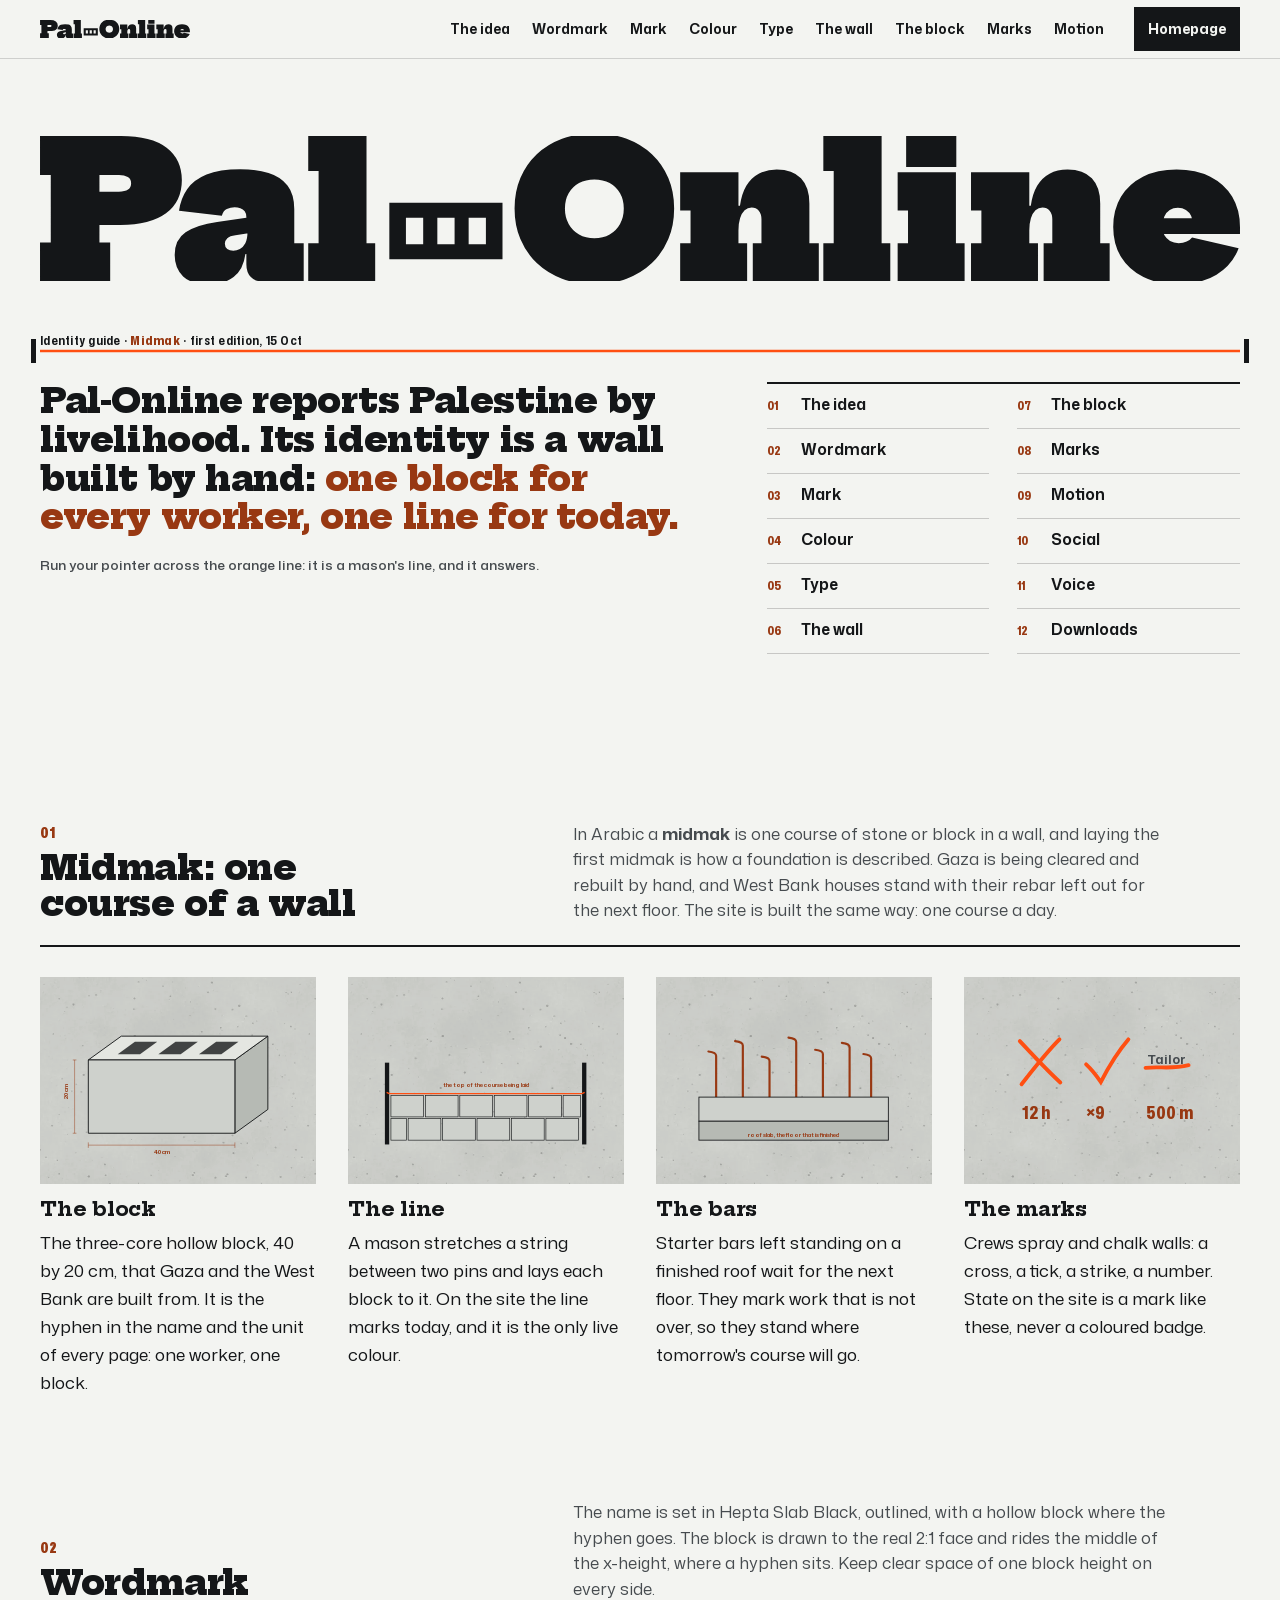
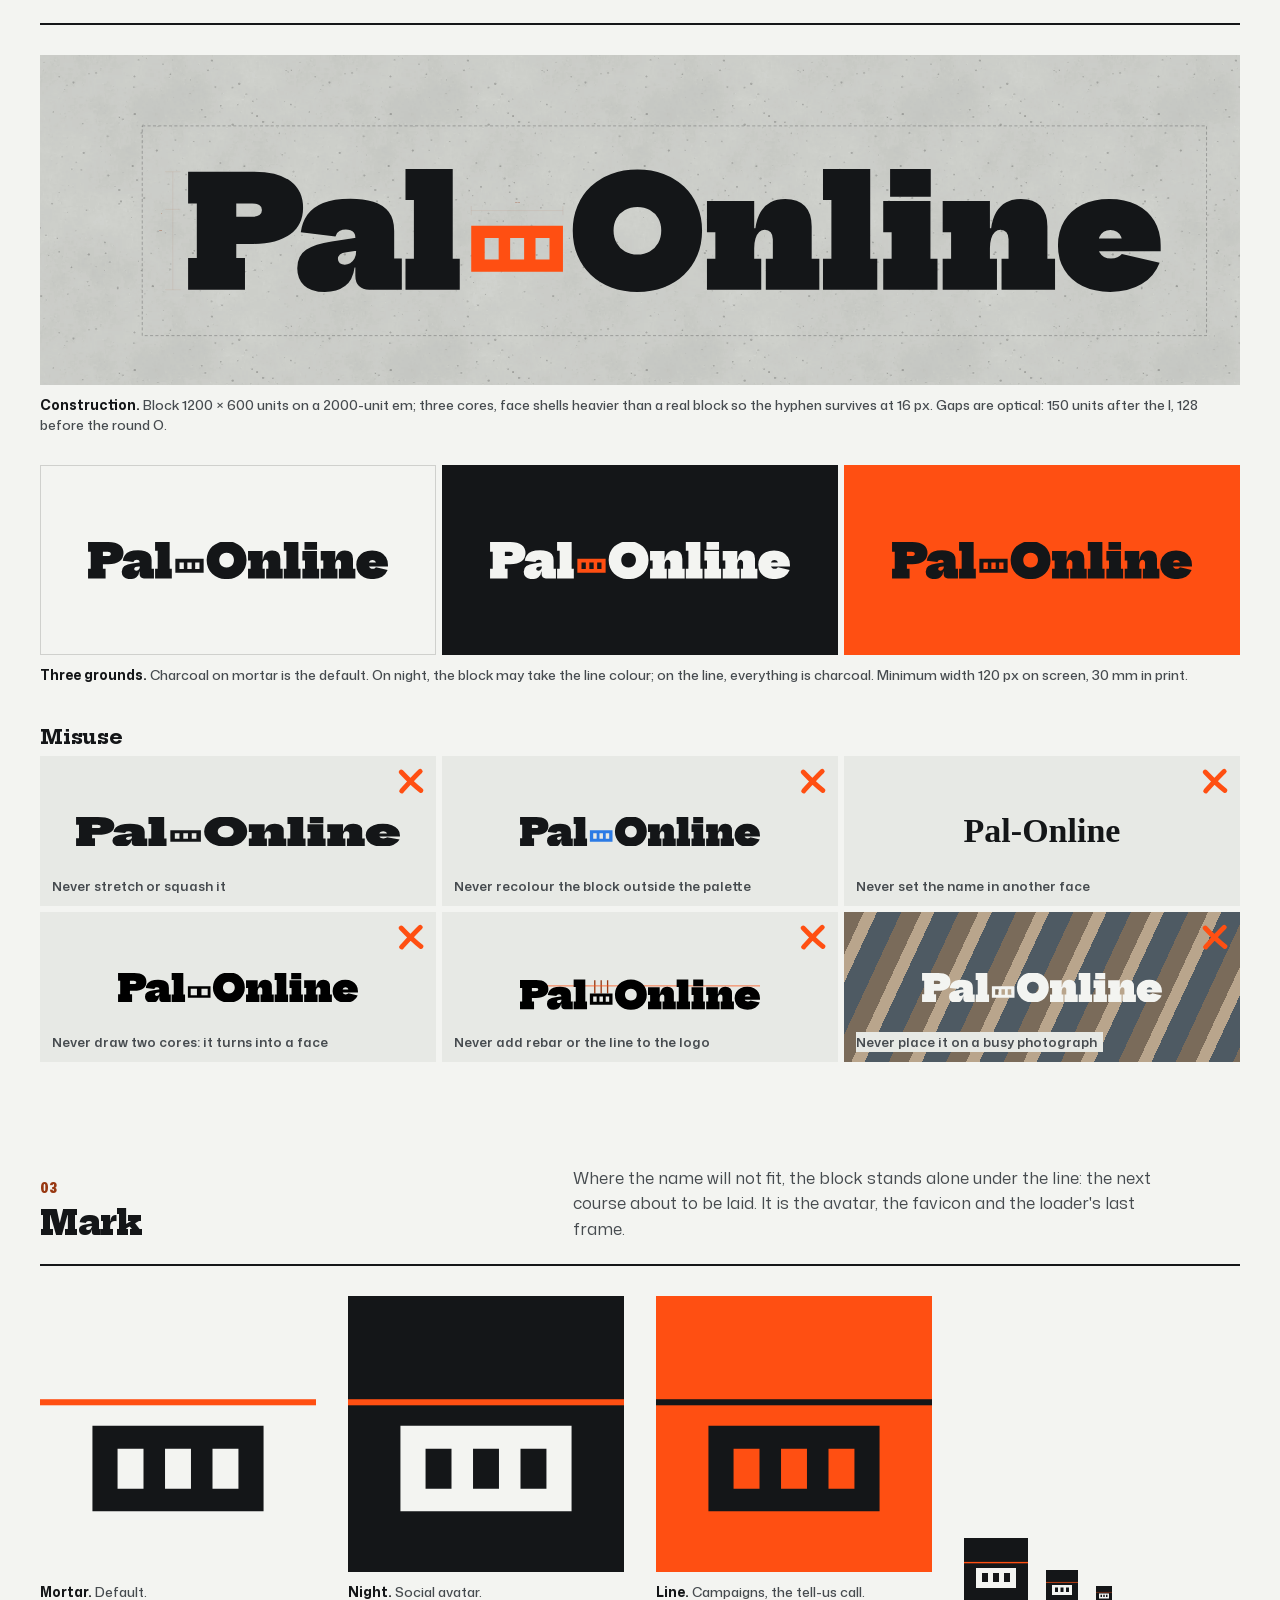
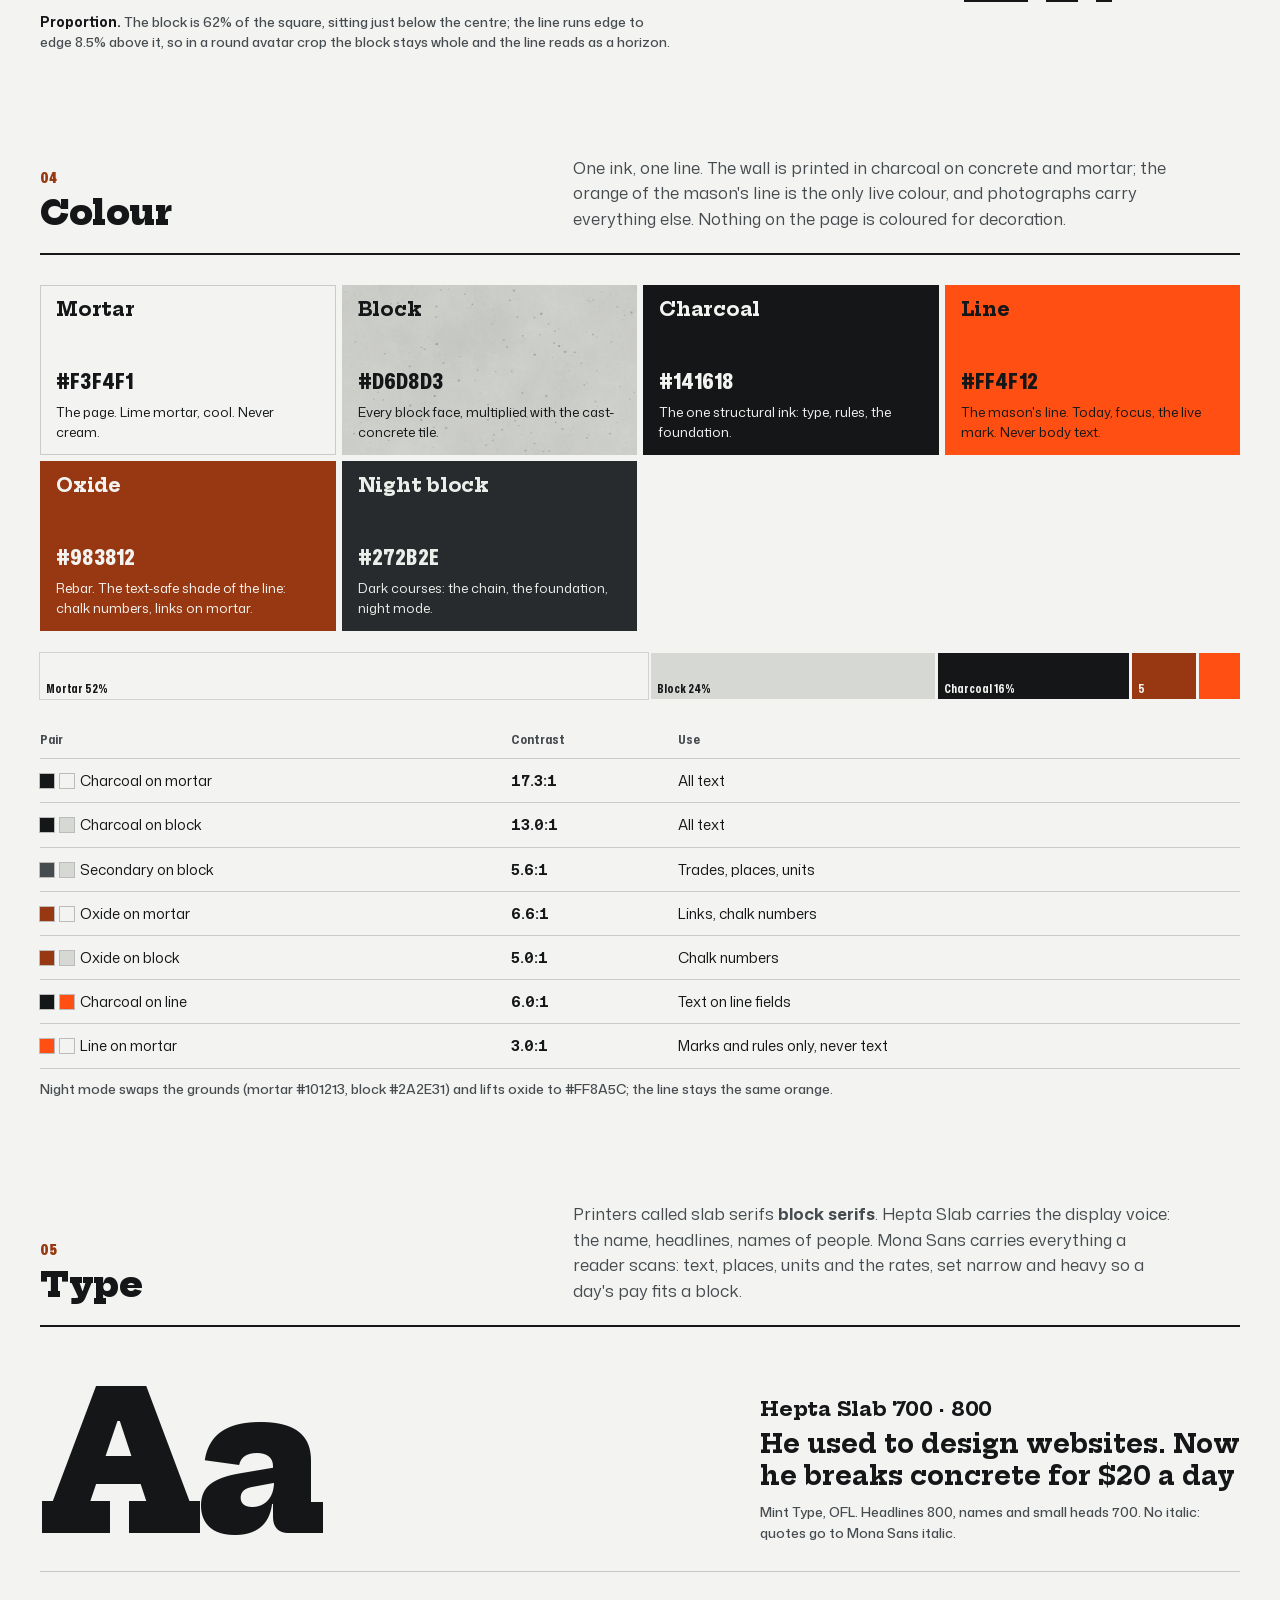
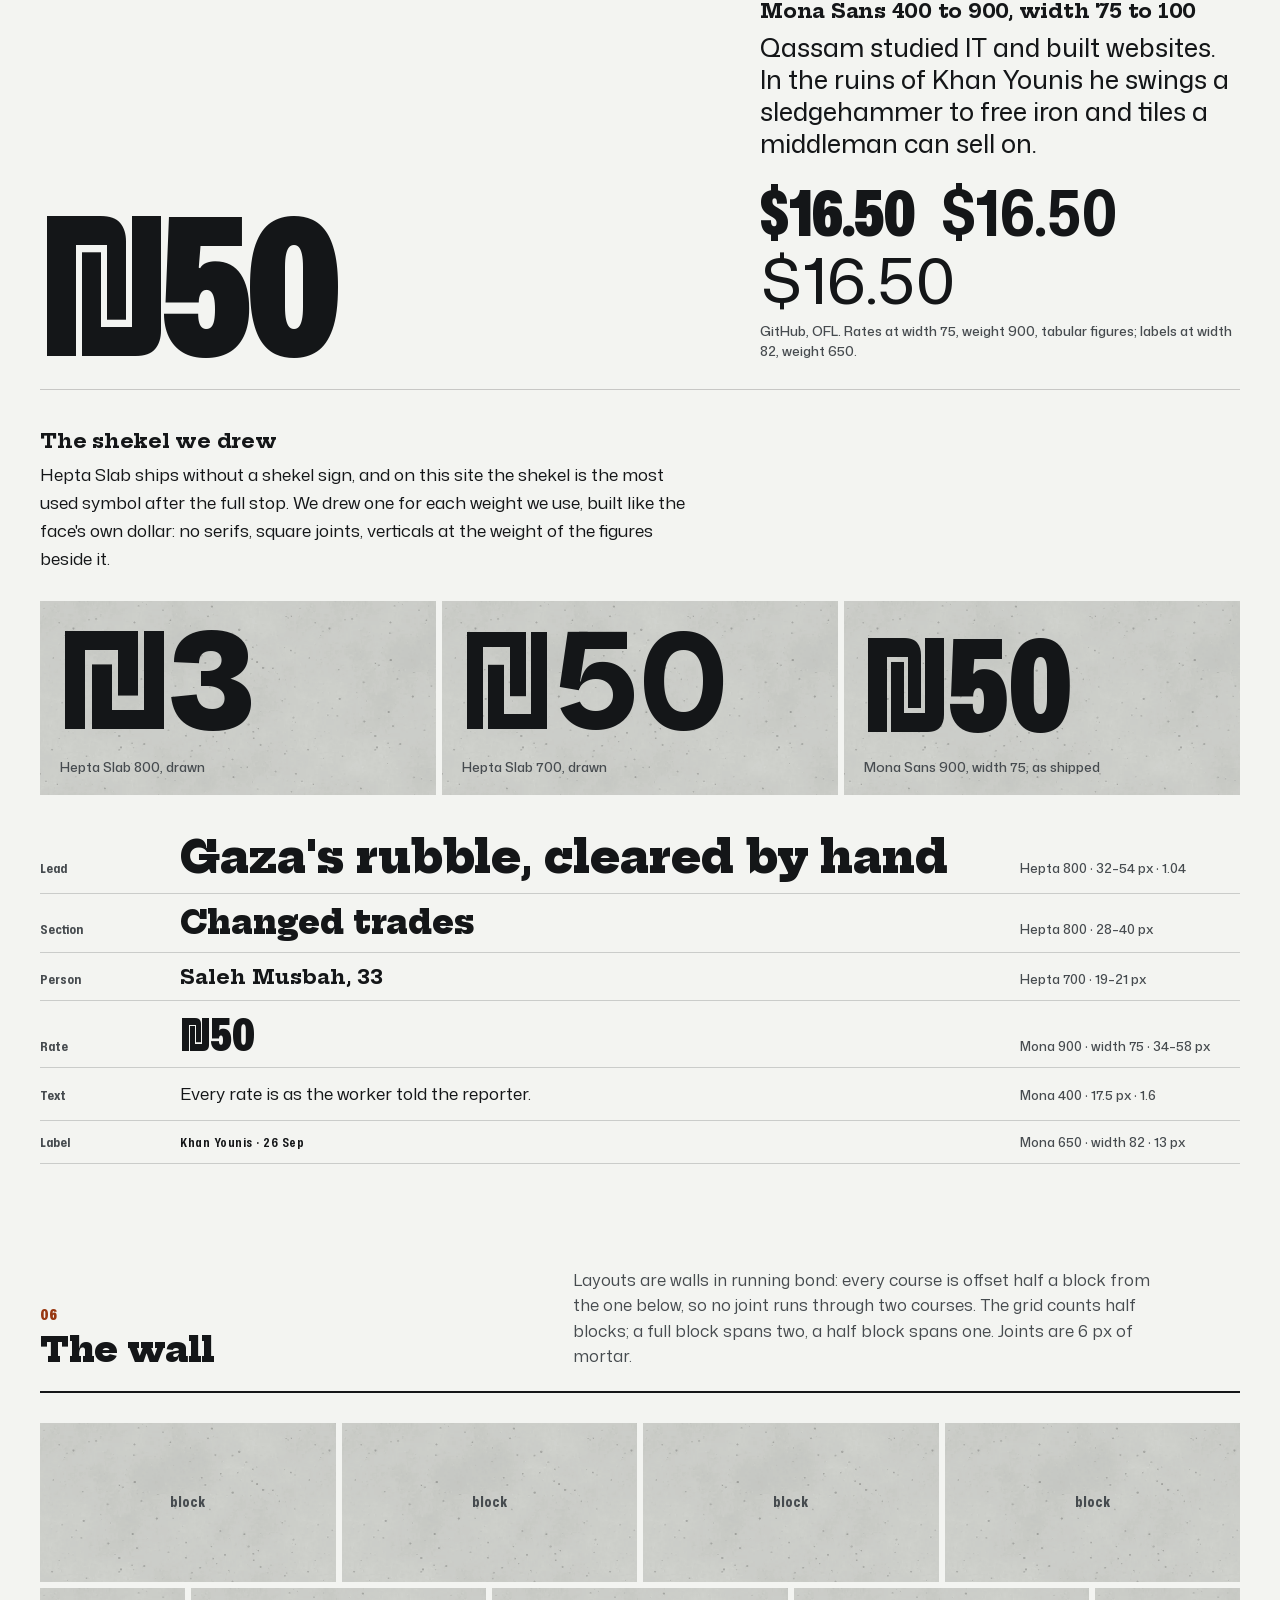
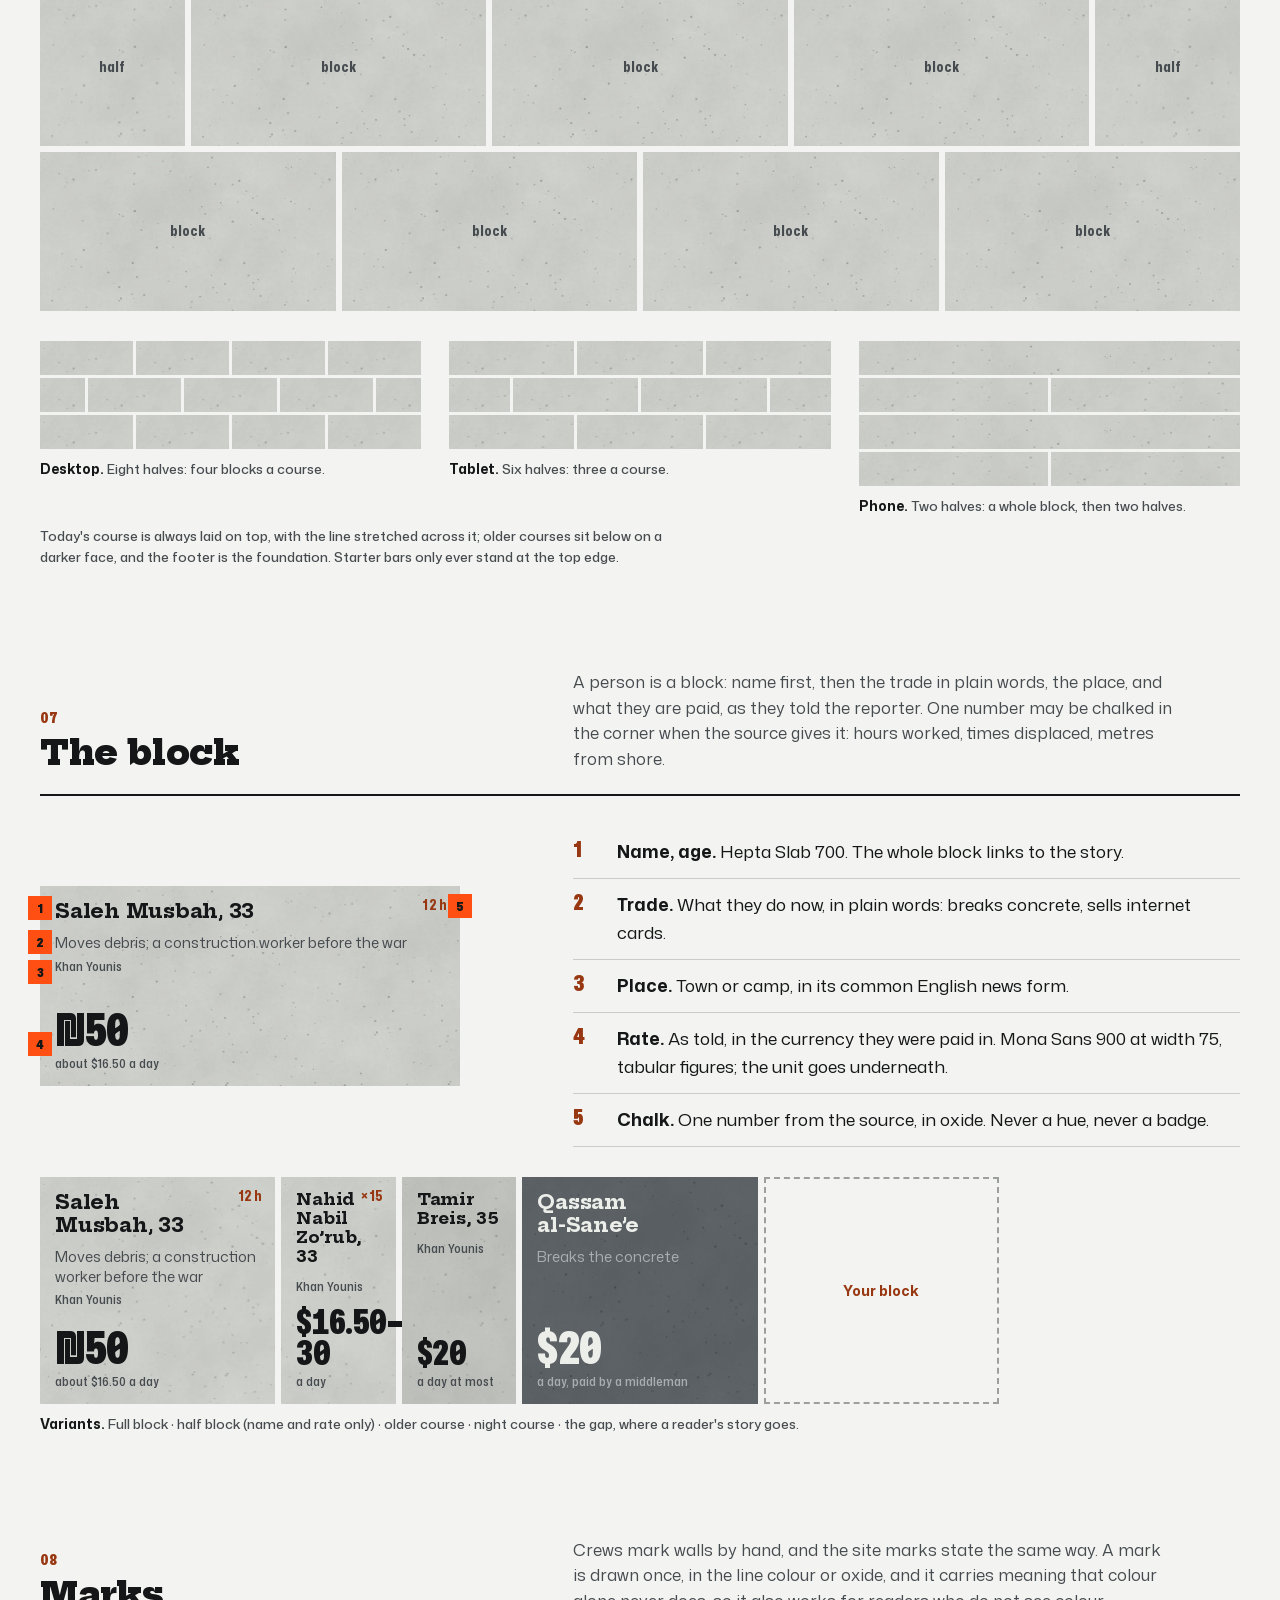
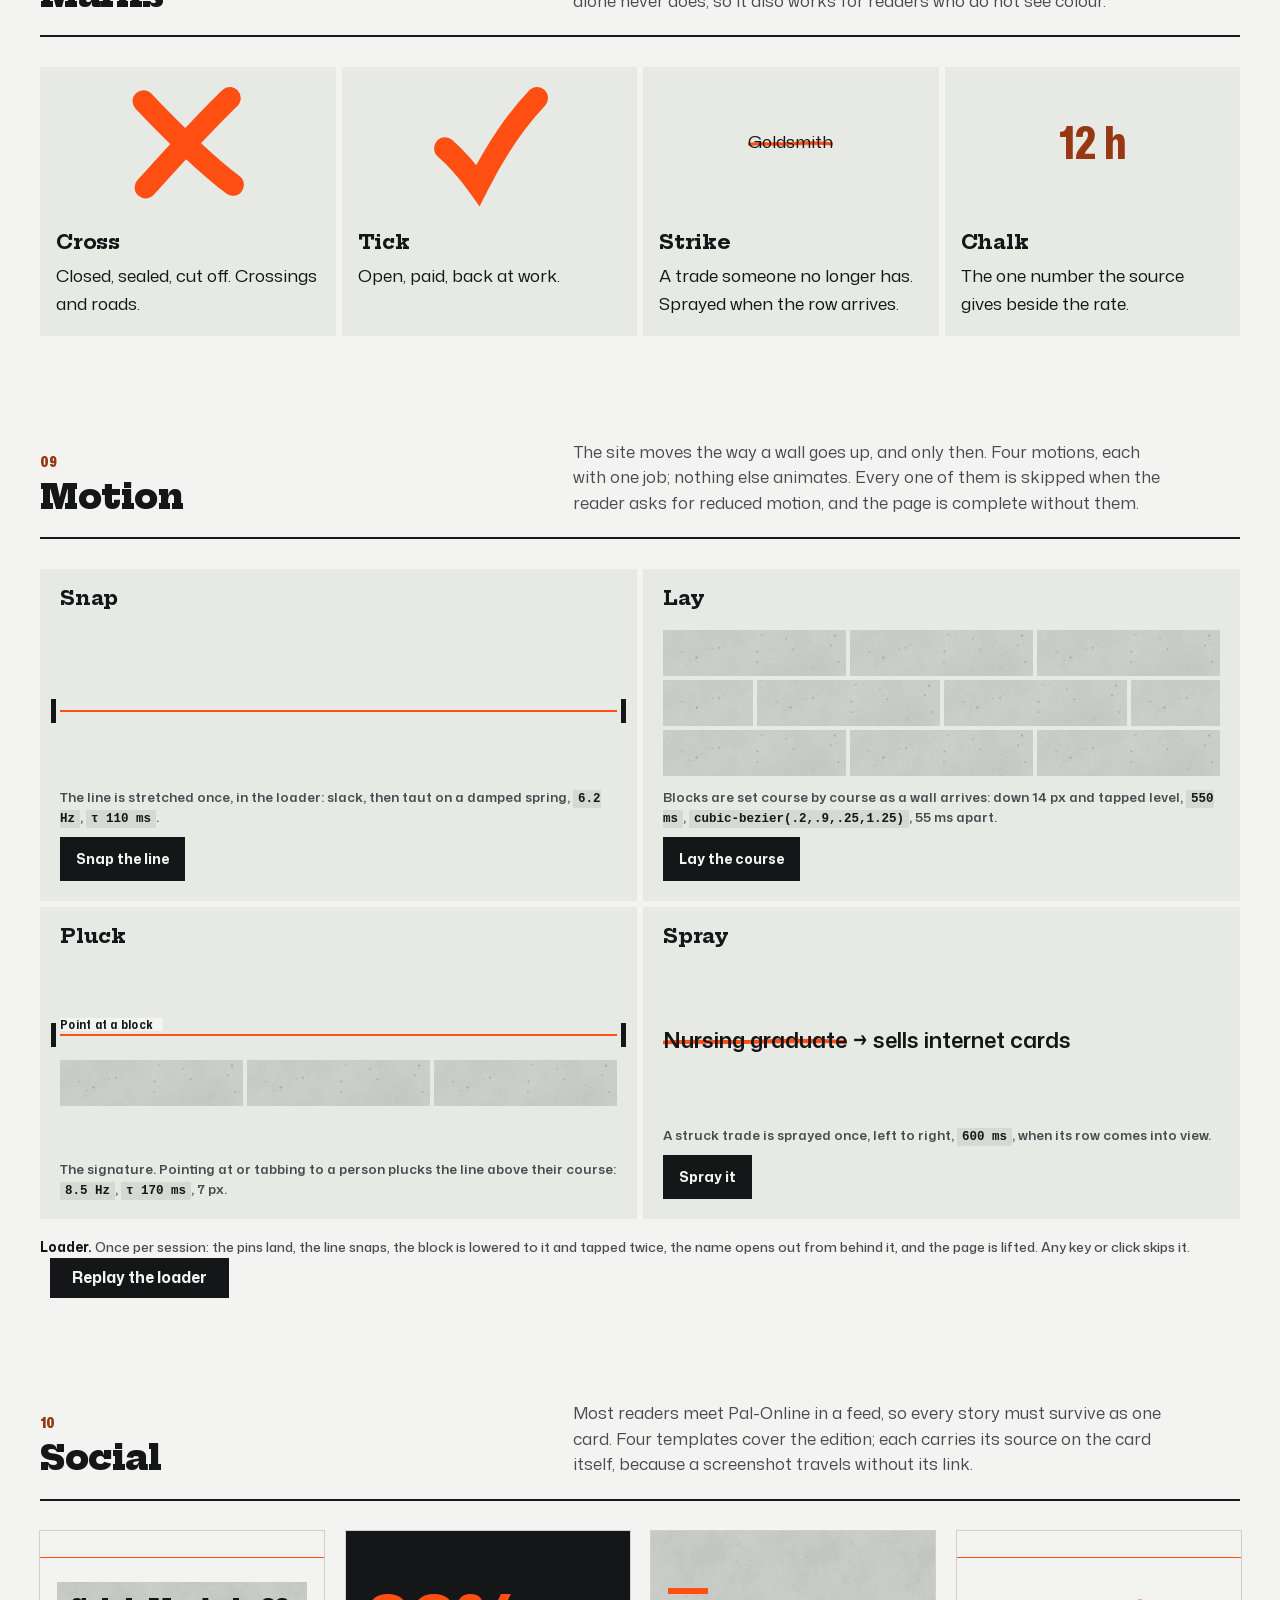
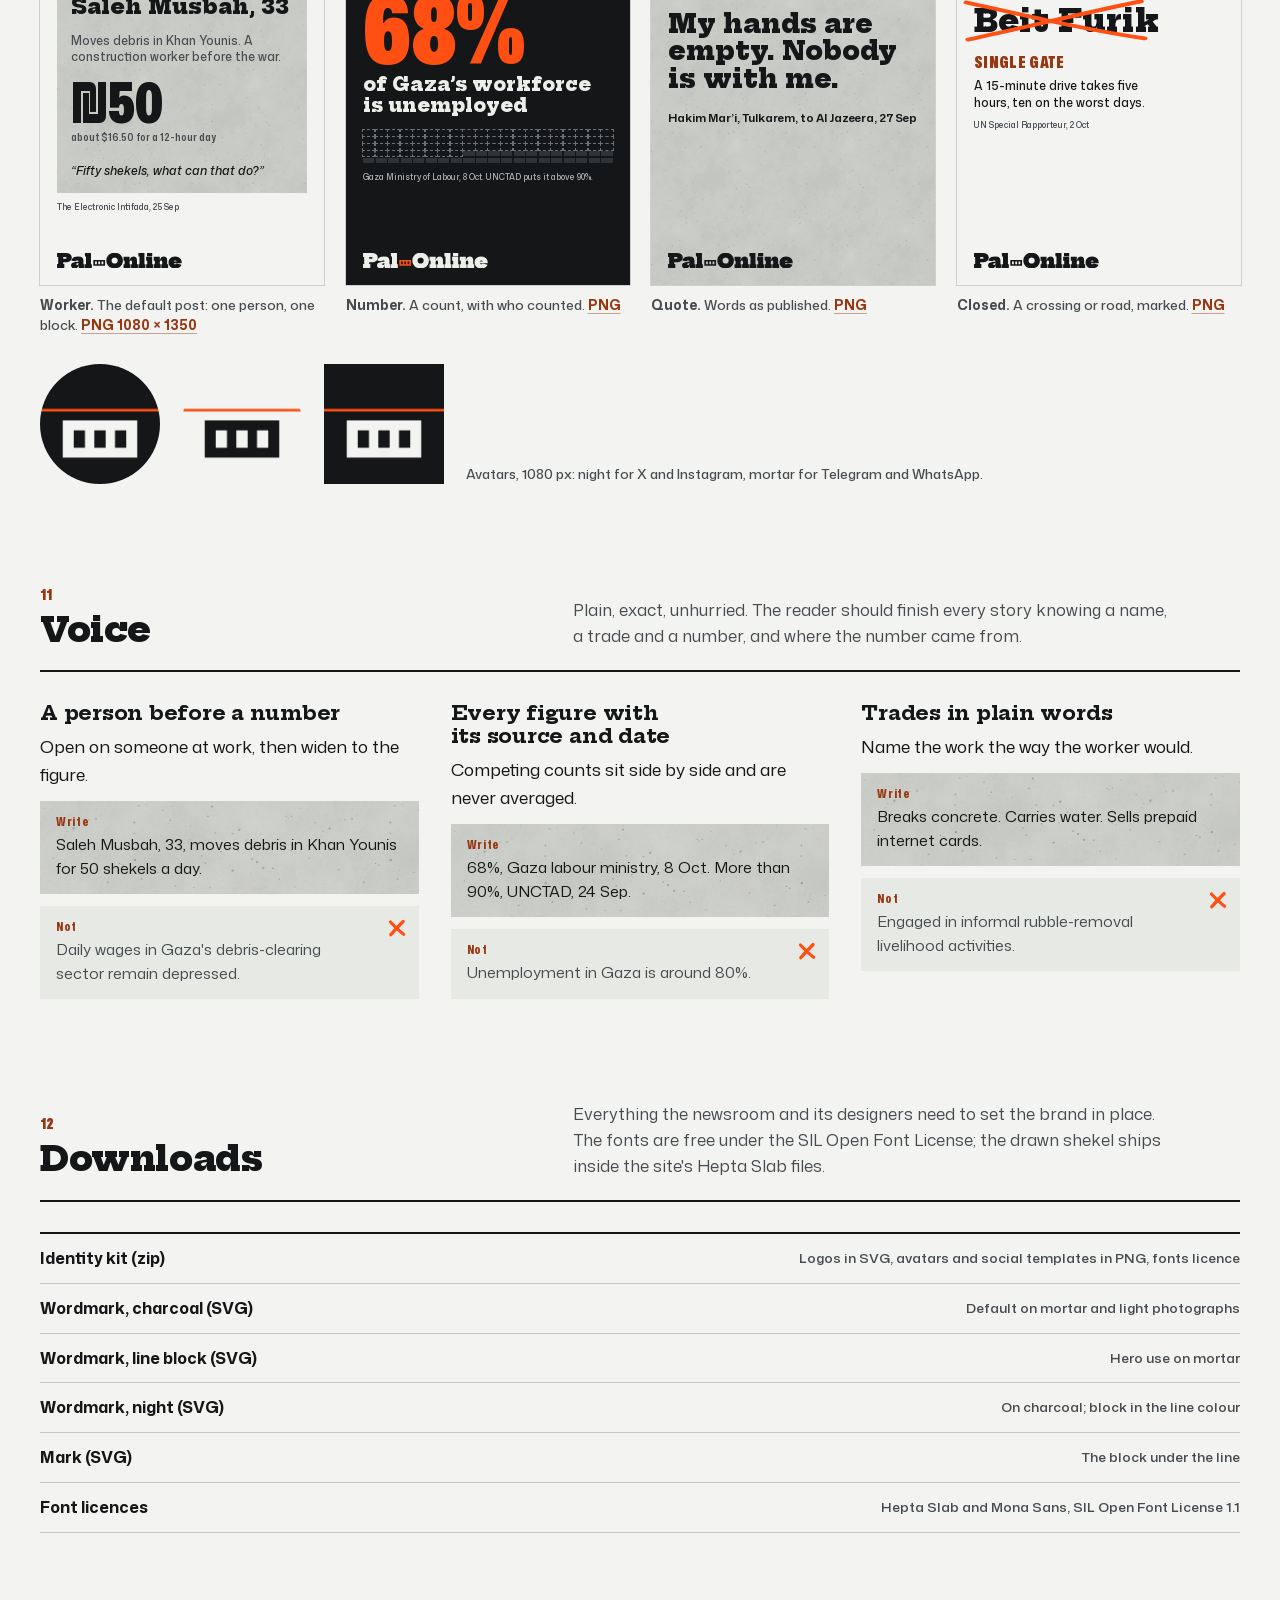
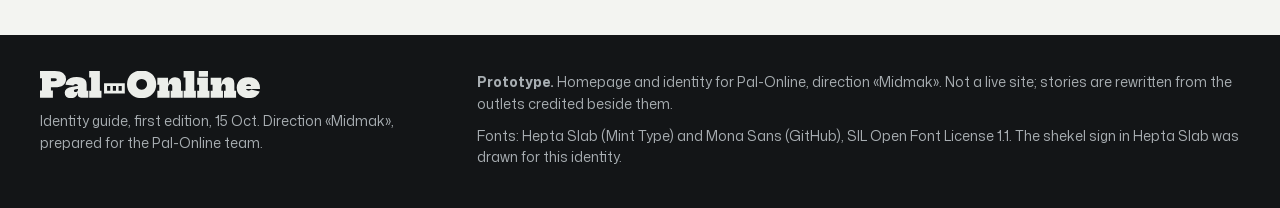
==== commit 4045f4d8: "Correct source dates, refresh rates and today's course The fisherman story is the Palestine Chronicl" ====
--- a/index.html
+++ b/index.html
@@ -8,12 +8,12 @@
 <meta name="description" content="The Pal-Online identity: the Midmak system of block, line, bars and marks.">
 <meta name="theme-color" content="#F3F4F1" media="(prefers-color-scheme: light)">
 <meta name="theme-color" content="#101213" media="(prefers-color-scheme: dark)">
-<link rel="icon" href="assets/brand/favicon.svg?v=6" type="image/svg+xml">
+<link rel="icon" href="assets/brand/favicon.svg?v=8" type="image/svg+xml">
 <link rel="preload" href="assets/fonts/hepta-slab-800.woff2?v=1" as="font" type="font/woff2" crossorigin>
 <link rel="preload" href="assets/fonts/mona-sans.woff2?v=1" as="font" type="font/woff2" crossorigin>
-<link rel="stylesheet" href="assets/css/po.css?v=6">
-<link rel="stylesheet" href="assets/css/home.css?v=6">
-<link rel="stylesheet" href="assets/css/guide.css?v=6">
+<link rel="stylesheet" href="assets/css/po.css?v=8">
+<link rel="stylesheet" href="assets/css/home.css?v=8">
+<link rel="stylesheet" href="assets/css/guide.css?v=8">
 </head>
 <body>
 <!--
@@ -30,19 +30,19 @@
 <section class="cover wrap" aria-labelledby="cover-h"><h1 class="sr" id="cover-h">Pal-Online identity guide</h1><div class="big"><svg viewBox="42 0 12724 1544" role="img" aria-label="Pal-Online"><path fill="currentColor" d="M42 1544V1130H156V414H42V0H672V1130H786V1544ZM546 944V590H878Q943 590 975.5 567.5Q1008 545 1008.0 500.42056074766356Q1008 455 972.5 434.5Q937 414 880 414H580V0H900Q1223 0 1384.5 124.26701570680632Q1546.0 248.53403141361264 1546 470Q1546 582 1503.5 670.0Q1461 758 1378.0 819.0Q1295 880 1173.5 912.0Q1052 944 894 944ZM2412 1544Q2325 1544 2277.5 1496.0Q2230 1448 2230 1360V1170L2258 1130L2242 1018L2230 966V862Q2230 821 2212.5 798.0Q2195 775 2166.5 765.5Q2138 756 2106 756Q2061 756 2022.5 774.5Q1984 793 1970 846L1516 792Q1533 663 1602.0 563.5Q1671 464 1807.5 408.0Q1944 352 2164 352Q2336 352 2465.0 391.5Q2594 431 2666.0 524.0Q2738 617 2738 776V1136H2838V1544ZM1830 1574Q1649 1574 1559.5 1488.5Q1470 1403 1470 1262Q1470 1100 1585.5 1021.5Q1701 943 1920 912L2284 858V1026L2114 1052Q2054 1059 2028.0 1083.0Q2002 1107 2002 1142Q2002 1178 2027.0 1197.0Q2052 1216 2092 1216Q2127 1216 2161.5 1197.5Q2196 1179 2219.0 1136.0Q2242 1093 2242 1018L2288 1252H2220Q2198 1418 2094.5 1496.0Q1991 1574 1830 1574ZM3504 1138H3596V1544H2886V1138H2996V370H2886V-36H3504Z"/><path fill="var(--block-fill,currentColor)" fill-rule="evenodd" d="M3746 708h1200v600h-1200zM3922 868h183v280h-183zM4255 868h183v280h-183zM4587 868h183v280h-183z"/><path fill="currentColor" d="M5920 1572Q5733 1572 5577.5 1513.5Q5422 1455 5309.5 1347.5Q5197 1240 5135.5 1092.8218298555378Q5074.0 945.6436597110754 5074.0 767.7817014446227Q5074 592 5135.5 446.5Q5197 301 5309.5 194.5Q5422 88 5577.5 30.0Q5733 -28 5920.5 -28.0Q6108 -28 6262.839211618257 29.966666666666697Q6417.678423236514 87.9333333333334 6530.339211618257 194.4666666666667Q6643 301 6704.5 446.64516129032256Q6766.0 592.2903225806451 6766.0 768.1048387096774Q6766 946 6704.5 1093.0Q6643 1240 6530.274193548387 1347.5345911949685Q6417.548387096775 1455.0691823899372 6262.619815668203 1513.5345911949685Q6107.6912442396315 1572.0 5920 1572ZM5920 1084Q6012 1084 6082.5 1043.5Q6153 1003 6192.5 931.8472222222222Q6232.0 860.6944444444445 6232 768Q6232.0 677.2346368715084 6192.541082164329 607.7625698324023Q6153.082164328657 538.2905027932961 6082.541082164329 499.14525139664806Q6012 460 5920 460Q5828 460 5757.458917835671 499.14525139664806Q5686.917835671343 538.2905027932961 5647.458917835671 607.7625698324023Q5608.0 677.2346368715084 5608 768Q5608.0 860.6944444444445 5647.5 931.8472222222222Q5687 1003 5757.5 1043.5Q5828 1084 5920 1084ZM7448 1138H7540V1544H6830V1138H6940V790H6830V384H7448ZM7692 1138V884Q7692 827 7663.5 792.5Q7635 758 7588 758Q7545 758 7513.5 788.0Q7482 818 7465.0 872.5Q7448 927 7448 1002L7380 740H7464Q7481 613 7531.5 527.5Q7582 442 7663.0 399.0Q7744 356 7854 356Q8022 356 8111.0 449.0Q8200 542 8200 716V1138H8300V1544H7600V1138ZM8966 1138H9058V1544H8348V1138H8458V370H8348V-36H8966ZM9754 1138H9846V1544H9136V1138H9246V790H9136V384H9754ZM9226 -36H9758V328H9226ZM10532 1138H10624V1544H9914V1138H10024V790H9914V384H10532ZM10776 1138V884Q10776 827 10747.5 792.5Q10719 758 10672 758Q10629 758 10597.5 788.0Q10566 818 10549.0 872.5Q10532 927 10532 1002L10464 740H10548Q10565 613 10615.5 527.5Q10666 442 10747.0 399.0Q10828 356 10938 356Q11106 356 11195.0 449.0Q11284 542 11284 716V1138H11384V1544H10684V1138ZM12106 1572Q11896 1572 11742.5 1496.0Q11589 1420 11505.5 1283.5Q11422 1147 11422 964Q11422 782 11504.0 645.0Q11586 508 11737.0 432.0Q11888 356 12094 356Q12300 356 12451.0 432.0Q12602 508 12684.0 645.0Q12766 782 12766 964Q12766 983 12766.0 1001.5Q12766 1020 12766 1040H12266Q12268 1019 12268.0 997.0Q12268 975 12268 954Q12268 892 12248.5 849.0Q12229 806 12193.0 784.0Q12157 762 12108 762Q12058 762 12021.0 785.5Q11984 809 11964.0 854.0Q11944 899 11944 964Q11944 1015 11965.0 1053.5Q11986 1092 12024.5 1114.0Q12063 1136 12116 1136Q12164 1136 12200.5 1119.5Q12237 1103 12258 1076L12752 1190Q12685 1368 12517.0 1470.0Q12349 1572 12106 1572ZM11746 1040V872H12358L12346 1040Z"/></svg></div><div class="mline" id="line-cover"><span class="tag">Identity guide · <b>Midmak</b> · first edition, 15 Oct</span><svg viewBox="0 0 1000 30" preserveAspectRatio="none" aria-hidden="true"><path class="string" d="M0 15L1000 15"/></svg></div><div class="cover-grid"><div><p class="state">Pal-Online reports Palestine by livelihood. Its identity is a wall built by hand: <em>one block for every worker, one line for today.</em></p><p class="meta-line">Run your pointer across the orange line: it is a mason's line, and it answers.</p></div><ol class="toc"><li><a href="#idea"><span>01</span>The idea</a></li><li><a href="#wordmark"><span>02</span>Wordmark</a></li><li><a href="#mark"><span>03</span>Mark</a></li><li><a href="#colour"><span>04</span>Colour</a></li><li><a href="#type"><span>05</span>Type</a></li><li><a href="#wall"><span>06</span>The wall</a></li><li><a href="#block"><span>07</span>The block</a></li><li><a href="#marks"><span>08</span>Marks</a></li><li><a href="#motion"><span>09</span>Motion</a></li><li><a href="#social"><span>10</span>Social</a></li><li><a href="#voice"><span>11</span>Voice</a></li><li><a href="#downloads"><span>12</span>Downloads</a></li></ol></div></section>
 <section class="ch wrap" id="idea" aria-labelledby="idea-h"><div class="ch-head"><div><p class="no">01</p><h2 id="idea-h">Midmak: one course of a wall</h2></div><p>In Arabic a <b>midmak</b> is one course of stone or block in a wall, and laying the first midmak is how a foundation is described. Gaza is being cleared and rebuilt by hand, and West Bank houses stand with their rebar left out for the next floor. The site is built the same way: one course a day.</p></div><div class="cols" style="--n:4"><div class="plate"><div class="art"><svg viewBox="0 0 470 330" aria-hidden="true"><g stroke="#141618" stroke-width="2" stroke-linejoin="round"><polygon points="360.0,120.0 432.0,68.0 432.0,228.0 360.0,280.0" fill="#B6BAB4"/><polygon points="40.0,120.0 360.0,120.0 432.0,68.0 112.0,68.0" fill="#E4E6E1"/><rect x="40" y="120" width="320" height="160" fill="#CED1CC"/></g><polygon points="104.2,107.5 152.9,107.5 190.4,80.5 141.7,80.5" fill="#141618" fill-opacity=".78"/><polygon points="192.9,107.5 241.6,107.5 279.1,80.5 230.4,80.5" fill="#141618" fill-opacity=".78"/><polygon points="281.6,107.5 330.3,107.5 367.8,80.5 319.1,80.5" fill="#141618" fill-opacity=".78"/><g class="dim"><path d="M40 300v12M360 300v12M40 306h320"/><path d="M14 120h-8M14 280h-8M10 120v160"/></g><text class="dim-t" x="200" y="326" text-anchor="middle">40 cm</text><text class="dim-t" x="0" y="205" text-anchor="start" transform="rotate(-90 0 205)" dy="-4">20 cm</text></svg></div><h3>The block</h3><p>The three-core hollow block, 40 by 20 cm, that Gaza and the West Bank are built from. It is the hyphen in the name and the unit of every page: one worker, one block.</p></div><div class="plate"><div class="art"><svg viewBox="0 0 500 320" aria-hidden="true"><rect x="30" y="196" width="76" height="50" fill="#CED1CC" stroke="#141618" stroke-width="1.5"/><rect x="110" y="196" width="76" height="50" fill="#CED1CC" stroke="#141618" stroke-width="1.5"/><rect x="190" y="196" width="76" height="50" fill="#CED1CC" stroke="#141618" stroke-width="1.5"/><rect x="270" y="196" width="76" height="50" fill="#CED1CC" stroke="#141618" stroke-width="1.5"/><rect x="350" y="196" width="76" height="50" fill="#CED1CC" stroke="#141618" stroke-width="1.5"/><rect x="430" y="196" width="40" height="50" fill="#CED1CC" stroke="#141618" stroke-width="1.5"/><rect x="30" y="250" width="36" height="50" fill="#CED1CC" stroke="#141618" stroke-width="1.5"/><rect x="70" y="250" width="76" height="50" fill="#CED1CC" stroke="#141618" stroke-width="1.5"/><rect x="150" y="250" width="76" height="50" fill="#CED1CC" stroke="#141618" stroke-width="1.5"/><rect x="230" y="250" width="76" height="50" fill="#CED1CC" stroke="#141618" stroke-width="1.5"/><rect x="310" y="250" width="76" height="50" fill="#CED1CC" stroke="#141618" stroke-width="1.5"/><rect x="390" y="250" width="76" height="50" fill="#CED1CC" stroke="#141618" stroke-width="1.5"/><rect x="470" y="250" width="0" height="50" fill="#CED1CC" stroke="#141618" stroke-width="1.5"/><rect x="16" y="120" width="10" height="190" fill="#141618"/><rect x="474" y="120" width="10" height="190" fill="#141618"/><path d="M26 192L474 192" stroke="#FF4F12" stroke-width="3"/><path d="M26 192l-6 -3M474 192l6 -3" stroke="#FF4F12" stroke-width="3"/><text class="dim-t" x="250" y="176" text-anchor="middle">the top of the course being laid</text></svg></div><h3>The line</h3><p>A mason stretches a string between two pins and lays each block to it. On the site the line marks today, and it is the only live colour.</p></div><div class="plate"><div class="art"><svg viewBox="0 0 500 320" aria-hidden="true"><path d="M70 200V104q0 -8 -18 -10" fill="none" stroke="#983812" stroke-width="5" stroke-linecap="round"/><path d="M132 200V80q0 -8 -18 -10" fill="none" stroke="#983812" stroke-width="5" stroke-linecap="round"/><path d="M194 200V116q0 -8 -18 -10" fill="none" stroke="#983812" stroke-width="5" stroke-linecap="round"/><path d="M256 200V72q0 -8 -18 -10" fill="none" stroke="#983812" stroke-width="5" stroke-linecap="round"/><path d="M318 200V100q0 -8 -18 -10" fill="none" stroke="#983812" stroke-width="5" stroke-linecap="round"/><path d="M380 200V84q0 -8 -18 -10" fill="none" stroke="#983812" stroke-width="5" stroke-linecap="round"/><path d="M430 200V110q0 -8 -18 -10" fill="none" stroke="#983812" stroke-width="5" stroke-linecap="round"/><rect x="30" y="200" width="440" height="56" fill="#CED1CC" stroke="#141618" stroke-width="2"/><rect x="30" y="256" width="440" height="44" fill="#B6BAB4" stroke="#141618" stroke-width="2"/><text class="dim-t" x="250" y="292" text-anchor="middle" fill="#141618">roof slab, the floor that is finished</text></svg></div><h3>The bars</h3><p>Starter bars left standing on a finished roof wait for the next floor. They mark work that is not over, so they stand where tomorrow's course will go.</p></div><div class="plate"><div class="art"><svg viewBox="0 0 500 320" aria-hidden="true"><g fill="none" stroke="#FF4F12" stroke-width="9" stroke-linecap="round"><path d="M60 70C92 104 121 136 154 166M152 66C121 97 94 132 64 170"/><path d="M214 124c14 13 24 26 34 41c20-39 39-70 64-99"/><path d="M352 132C384 128 412 136 452 126"/></g><text x="356" y="124" font-family="Mona Sans" font-weight="650" font-size="30" fill="#464B4F">Tailor</text><text x="64" y="252" font-family="Mona Sans" font-weight="750" font-stretch="78%" font-size="44" fill="#983812">12 h</text><text x="214" y="252" font-family="Mona Sans" font-weight="750" font-stretch="78%" font-size="44" fill="#983812">×9</text><text x="352" y="252" font-family="Mona Sans" font-weight="750" font-stretch="78%" font-size="44" fill="#983812">500 m</text></svg></div><h3>The marks</h3><p>Crews spray and chalk walls: a cross, a tick, a strike, a number. State on the site is a mark like these, never a coloured badge.</p></div></div></section>
 <section class="ch wrap" id="wordmark" aria-labelledby="wordmark-h"><div class="ch-head"><div><p class="no">02</p><h2 id="wordmark-h">Wordmark</h2></div><p>The name is set in Hepta Slab Black, outlined, with a hollow block where the hyphen goes. The block is drawn to the real 2:1 face and rides the middle of the x-height, where a hyphen sits. Keep clear space of one block height on every side.</p></div><div class="drawing"><svg viewBox="-1058 -520 14024 2304" role="img" aria-label="Construction drawing of the wordmark"><rect x="-558" y="-600" width="13924" height="2744" fill="none" stroke="#141618" stroke-opacity=".35" stroke-dasharray="40 30" stroke-width="10"/><path fill="#141618" d="M42 1544V1130H156V414H42V0H672V1130H786V1544ZM546 944V590H878Q943 590 975.5 567.5Q1008 545 1008.0 500.42056074766356Q1008 455 972.5 434.5Q937 414 880 414H580V0H900Q1223 0 1384.5 124.26701570680632Q1546.0 248.53403141361264 1546 470Q1546 582 1503.5 670.0Q1461 758 1378.0 819.0Q1295 880 1173.5 912.0Q1052 944 894 944ZM2412 1544Q2325 1544 2277.5 1496.0Q2230 1448 2230 1360V1170L2258 1130L2242 1018L2230 966V862Q2230 821 2212.5 798.0Q2195 775 2166.5 765.5Q2138 756 2106 756Q2061 756 2022.5 774.5Q1984 793 1970 846L1516 792Q1533 663 1602.0 563.5Q1671 464 1807.5 408.0Q1944 352 2164 352Q2336 352 2465.0 391.5Q2594 431 2666.0 524.0Q2738 617 2738 776V1136H2838V1544ZM1830 1574Q1649 1574 1559.5 1488.5Q1470 1403 1470 1262Q1470 1100 1585.5 1021.5Q1701 943 1920 912L2284 858V1026L2114 1052Q2054 1059 2028.0 1083.0Q2002 1107 2002 1142Q2002 1178 2027.0 1197.0Q2052 1216 2092 1216Q2127 1216 2161.5 1197.5Q2196 1179 2219.0 1136.0Q2242 1093 2242 1018L2288 1252H2220Q2198 1418 2094.5 1496.0Q1991 1574 1830 1574ZM3504 1138H3596V1544H2886V1138H2996V370H2886V-36H3504Z"/><path fill="#FF4F12" fill-rule="evenodd" d="M3746 708h1200v600h-1200zM3922 868h183v280h-183zM4255 868h183v280h-183zM4587 868h183v280h-183z"/><path fill="#141618" d="M5920 1572Q5733 1572 5577.5 1513.5Q5422 1455 5309.5 1347.5Q5197 1240 5135.5 1092.8218298555378Q5074.0 945.6436597110754 5074.0 767.7817014446227Q5074 592 5135.5 446.5Q5197 301 5309.5 194.5Q5422 88 5577.5 30.0Q5733 -28 5920.5 -28.0Q6108 -28 6262.839211618257 29.966666666666697Q6417.678423236514 87.9333333333334 6530.339211618257 194.4666666666667Q6643 301 6704.5 446.64516129032256Q6766.0 592.2903225806451 6766.0 768.1048387096774Q6766 946 6704.5 1093.0Q6643 1240 6530.274193548387 1347.5345911949685Q6417.548387096775 1455.0691823899372 6262.619815668203 1513.5345911949685Q6107.6912442396315 1572.0 5920 1572ZM5920 1084Q6012 1084 6082.5 1043.5Q6153 1003 6192.5 931.8472222222222Q6232.0 860.6944444444445 6232 768Q6232.0 677.2346368715084 6192.541082164329 607.7625698324023Q6153.082164328657 538.2905027932961 6082.541082164329 499.14525139664806Q6012 460 5920 460Q5828 460 5757.458917835671 499.14525139664806Q5686.917835671343 538.2905027932961 5647.458917835671 607.7625698324023Q5608.0 677.2346368715084 5608 768Q5608.0 860.6944444444445 5647.5 931.8472222222222Q5687 1003 5757.5 1043.5Q5828 1084 5920 1084ZM7448 1138H7540V1544H6830V1138H6940V790H6830V384H7448ZM7692 1138V884Q7692 827 7663.5 792.5Q7635 758 7588 758Q7545 758 7513.5 788.0Q7482 818 7465.0 872.5Q7448 927 7448 1002L7380 740H7464Q7481 613 7531.5 527.5Q7582 442 7663.0 399.0Q7744 356 7854 356Q8022 356 8111.0 449.0Q8200 542 8200 716V1138H8300V1544H7600V1138ZM8966 1138H9058V1544H8348V1138H8458V370H8348V-36H8966ZM9754 1138H9846V1544H9136V1138H9246V790H9136V384H9754ZM9226 -36H9758V328H9226ZM10532 1138H10624V1544H9914V1138H10024V790H9914V384H10532ZM10776 1138V884Q10776 827 10747.5 792.5Q10719 758 10672 758Q10629 758 10597.5 788.0Q10566 818 10549.0 872.5Q10532 927 10532 1002L10464 740H10548Q10565 613 10615.5 527.5Q10666 442 10747.0 399.0Q10828 356 10938 356Q11106 356 11195.0 449.0Q11284 542 11284 716V1138H11384V1544H10684V1138ZM12106 1572Q11896 1572 11742.5 1496.0Q11589 1420 11505.5 1283.5Q11422 1147 11422 964Q11422 782 11504.0 645.0Q11586 508 11737.0 432.0Q11888 356 12094 356Q12300 356 12451.0 432.0Q12602 508 12684.0 645.0Q12766 782 12766 964Q12766 983 12766.0 1001.5Q12766 1020 12766 1040H12266Q12268 1019 12268.0 997.0Q12268 975 12268 954Q12268 892 12248.5 849.0Q12229 806 12193.0 784.0Q12157 762 12108 762Q12058 762 12021.0 785.5Q11984 809 11964.0 854.0Q11944 899 11944 964Q11944 1015 11965.0 1053.5Q11986 1092 12024.5 1114.0Q12063 1136 12116 1136Q12164 1136 12200.5 1119.5Q12237 1103 12258 1076L12752 1190Q12685 1368 12517.0 1470.0Q12349 1572 12106 1572ZM11746 1040V872H12358L12346 1040Z"/><g class="dim"><path d="M3746 448v120M4946 448v120M3746 508h1200"/><path d="M-258 0h200M-258 492h200M-258 1544h200M-158 0v1544"/></g><text class="dim-t" x="4346.0" y="408" text-anchor="middle" font-size="190">40 × 20</text><text class="dim-t" x="-298" y="772.0" text-anchor="end" font-size="170">cap</text><text class="dim-t" x="-298" y="552" text-anchor="end" font-size="170">x</text></svg></div><p class="cap"><b>Construction.</b> Block 1200 × 600 units on a 2000-unit em; three cores, face shells heavier than a real block so the hyphen survives at 16 px. Gaps are optical: 150 units after the l, 128 before the round O.</p><div class="lockups" style="margin-top:30px"><div class="lk-mortar"><svg viewBox="42 0 12724 1544" role="img" aria-label="Pal-Online"><path fill="currentColor" d="M42 1544V1130H156V414H42V0H672V1130H786V1544ZM546 944V590H878Q943 590 975.5 567.5Q1008 545 1008.0 500.42056074766356Q1008 455 972.5 434.5Q937 414 880 414H580V0H900Q1223 0 1384.5 124.26701570680632Q1546.0 248.53403141361264 1546 470Q1546 582 1503.5 670.0Q1461 758 1378.0 819.0Q1295 880 1173.5 912.0Q1052 944 894 944ZM2412 1544Q2325 1544 2277.5 1496.0Q2230 1448 2230 1360V1170L2258 1130L2242 1018L2230 966V862Q2230 821 2212.5 798.0Q2195 775 2166.5 765.5Q2138 756 2106 756Q2061 756 2022.5 774.5Q1984 793 1970 846L1516 792Q1533 663 1602.0 563.5Q1671 464 1807.5 408.0Q1944 352 2164 352Q2336 352 2465.0 391.5Q2594 431 2666.0 524.0Q2738 617 2738 776V1136H2838V1544ZM1830 1574Q1649 1574 1559.5 1488.5Q1470 1403 1470 1262Q1470 1100 1585.5 1021.5Q1701 943 1920 912L2284 858V1026L2114 1052Q2054 1059 2028.0 1083.0Q2002 1107 2002 1142Q2002 1178 2027.0 1197.0Q2052 1216 2092 1216Q2127 1216 2161.5 1197.5Q2196 1179 2219.0 1136.0Q2242 1093 2242 1018L2288 1252H2220Q2198 1418 2094.5 1496.0Q1991 1574 1830 1574ZM3504 1138H3596V1544H2886V1138H2996V370H2886V-36H3504Z"/><path fill="var(--block-fill,currentColor)" fill-rule="evenodd" d="M3746 708h1200v600h-1200zM3922 868h183v280h-183zM4255 868h183v280h-183zM4587 868h183v280h-183z"/><path fill="currentColor" d="M5920 1572Q5733 1572 5577.5 1513.5Q5422 1455 5309.5 1347.5Q5197 1240 5135.5 1092.8218298555378Q5074.0 945.6436597110754 5074.0 767.7817014446227Q5074 592 5135.5 446.5Q5197 301 5309.5 194.5Q5422 88 5577.5 30.0Q5733 -28 5920.5 -28.0Q6108 -28 6262.839211618257 29.966666666666697Q6417.678423236514 87.9333333333334 6530.339211618257 194.4666666666667Q6643 301 6704.5 446.64516129032256Q6766.0 592.2903225806451 6766.0 768.1048387096774Q6766 946 6704.5 1093.0Q6643 1240 6530.274193548387 1347.5345911949685Q6417.548387096775 1455.0691823899372 6262.619815668203 1513.5345911949685Q6107.6912442396315 1572.0 5920 1572ZM5920 1084Q6012 1084 6082.5 1043.5Q6153 1003 6192.5 931.8472222222222Q6232.0 860.6944444444445 6232 768Q6232.0 677.2346368715084 6192.541082164329 607.7625698324023Q6153.082164328657 538.2905027932961 6082.541082164329 499.14525139664806Q6012 460 5920 460Q5828 460 5757.458917835671 499.14525139664806Q5686.917835671343 538.2905027932961 5647.458917835671 607.7625698324023Q5608.0 677.2346368715084 5608 768Q5608.0 860.6944444444445 5647.5 931.8472222222222Q5687 1003 5757.5 1043.5Q5828 1084 5920 1084ZM7448 1138H7540V1544H6830V1138H6940V790H6830V384H7448ZM7692 1138V884Q7692 827 7663.5 792.5Q7635 758 7588 758Q7545 758 7513.5 788.0Q7482 818 7465.0 872.5Q7448 927 7448 1002L7380 740H7464Q7481 613 7531.5 527.5Q7582 442 7663.0 399.0Q7744 356 7854 356Q8022 356 8111.0 449.0Q8200 542 8200 716V1138H8300V1544H7600V1138ZM8966 1138H9058V1544H8348V1138H8458V370H8348V-36H8966ZM9754 1138H9846V1544H9136V1138H9246V790H9136V384H9754ZM9226 -36H9758V328H9226ZM10532 1138H10624V1544H9914V1138H10024V790H9914V384H10532ZM10776 1138V884Q10776 827 10747.5 792.5Q10719 758 10672 758Q10629 758 10597.5 788.0Q10566 818 10549.0 872.5Q10532 927 10532 1002L10464 740H10548Q10565 613 10615.5 527.5Q10666 442 10747.0 399.0Q10828 356 10938 356Q11106 356 11195.0 449.0Q11284 542 11284 716V1138H11384V1544H10684V1138ZM12106 1572Q11896 1572 11742.5 1496.0Q11589 1420 11505.5 1283.5Q11422 1147 11422 964Q11422 782 11504.0 645.0Q11586 508 11737.0 432.0Q11888 356 12094 356Q12300 356 12451.0 432.0Q12602 508 12684.0 645.0Q12766 782 12766 964Q12766 983 12766.0 1001.5Q12766 1020 12766 1040H12266Q12268 1019 12268.0 997.0Q12268 975 12268 954Q12268 892 12248.5 849.0Q12229 806 12193.0 784.0Q12157 762 12108 762Q12058 762 12021.0 785.5Q11984 809 11964.0 854.0Q11944 899 11944 964Q11944 1015 11965.0 1053.5Q11986 1092 12024.5 1114.0Q12063 1136 12116 1136Q12164 1136 12200.5 1119.5Q12237 1103 12258 1076L12752 1190Q12685 1368 12517.0 1470.0Q12349 1572 12106 1572ZM11746 1040V872H12358L12346 1040Z"/></svg></div><div class="lk-night"><svg viewBox="42 0 12724 1544" role="img" aria-label="Pal-Online"><path fill="currentColor" d="M42 1544V1130H156V414H42V0H672V1130H786V1544ZM546 944V590H878Q943 590 975.5 567.5Q1008 545 1008.0 500.42056074766356Q1008 455 972.5 434.5Q937 414 880 414H580V0H900Q1223 0 1384.5 124.26701570680632Q1546.0 248.53403141361264 1546 470Q1546 582 1503.5 670.0Q1461 758 1378.0 819.0Q1295 880 1173.5 912.0Q1052 944 894 944ZM2412 1544Q2325 1544 2277.5 1496.0Q2230 1448 2230 1360V1170L2258 1130L2242 1018L2230 966V862Q2230 821 2212.5 798.0Q2195 775 2166.5 765.5Q2138 756 2106 756Q2061 756 2022.5 774.5Q1984 793 1970 846L1516 792Q1533 663 1602.0 563.5Q1671 464 1807.5 408.0Q1944 352 2164 352Q2336 352 2465.0 391.5Q2594 431 2666.0 524.0Q2738 617 2738 776V1136H2838V1544ZM1830 1574Q1649 1574 1559.5 1488.5Q1470 1403 1470 1262Q1470 1100 1585.5 1021.5Q1701 943 1920 912L2284 858V1026L2114 1052Q2054 1059 2028.0 1083.0Q2002 1107 2002 1142Q2002 1178 2027.0 1197.0Q2052 1216 2092 1216Q2127 1216 2161.5 1197.5Q2196 1179 2219.0 1136.0Q2242 1093 2242 1018L2288 1252H2220Q2198 1418 2094.5 1496.0Q1991 1574 1830 1574ZM3504 1138H3596V1544H2886V1138H2996V370H2886V-36H3504Z"/><path fill="var(--block-fill,currentColor)" fill-rule="evenodd" d="M3746 708h1200v600h-1200zM3922 868h183v280h-183zM4255 868h183v280h-183zM4587 868h183v280h-183z"/><path fill="currentColor" d="M5920 1572Q5733 1572 5577.5 1513.5Q5422 1455 5309.5 1347.5Q5197 1240 5135.5 1092.8218298555378Q5074.0 945.6436597110754 5074.0 767.7817014446227Q5074 592 5135.5 446.5Q5197 301 5309.5 194.5Q5422 88 5577.5 30.0Q5733 -28 5920.5 -28.0Q6108 -28 6262.839211618257 29.966666666666697Q6417.678423236514 87.9333333333334 6530.339211618257 194.4666666666667Q6643 301 6704.5 446.64516129032256Q6766.0 592.2903225806451 6766.0 768.1048387096774Q6766 946 6704.5 1093.0Q6643 1240 6530.274193548387 1347.5345911949685Q6417.548387096775 1455.0691823899372 6262.619815668203 1513.5345911949685Q6107.6912442396315 1572.0 5920 1572ZM5920 1084Q6012 1084 6082.5 1043.5Q6153 1003 6192.5 931.8472222222222Q6232.0 860.6944444444445 6232 768Q6232.0 677.2346368715084 6192.541082164329 607.7625698324023Q6153.082164328657 538.2905027932961 6082.541082164329 499.14525139664806Q6012 460 5920 460Q5828 460 5757.458917835671 499.14525139664806Q5686.917835671343 538.2905027932961 5647.458917835671 607.7625698324023Q5608.0 677.2346368715084 5608 768Q5608.0 860.6944444444445 5647.5 931.8472222222222Q5687 1003 5757.5 1043.5Q5828 1084 5920 1084ZM7448 1138H7540V1544H6830V1138H6940V790H6830V384H7448ZM7692 1138V884Q7692 827 7663.5 792.5Q7635 758 7588 758Q7545 758 7513.5 788.0Q7482 818 7465.0 872.5Q7448 927 7448 1002L7380 740H7464Q7481 613 7531.5 527.5Q7582 442 7663.0 399.0Q7744 356 7854 356Q8022 356 8111.0 449.0Q8200 542 8200 716V1138H8300V1544H7600V1138ZM8966 1138H9058V1544H8348V1138H8458V370H8348V-36H8966ZM9754 1138H9846V1544H9136V1138H9246V790H9136V384H9754ZM9226 -36H9758V328H9226ZM10532 1138H10624V1544H9914V1138H10024V790H9914V384H10532ZM10776 1138V884Q10776 827 10747.5 792.5Q10719 758 10672 758Q10629 758 10597.5 788.0Q10566 818 10549.0 872.5Q10532 927 10532 1002L10464 740H10548Q10565 613 10615.5 527.5Q10666 442 10747.0 399.0Q10828 356 10938 356Q11106 356 11195.0 449.0Q11284 542 11284 716V1138H11384V1544H10684V1138ZM12106 1572Q11896 1572 11742.5 1496.0Q11589 1420 11505.5 1283.5Q11422 1147 11422 964Q11422 782 11504.0 645.0Q11586 508 11737.0 432.0Q11888 356 12094 356Q12300 356 12451.0 432.0Q12602 508 12684.0 645.0Q12766 782 12766 964Q12766 983 12766.0 1001.5Q12766 1020 12766 1040H12266Q12268 1019 12268.0 997.0Q12268 975 12268 954Q12268 892 12248.5 849.0Q12229 806 12193.0 784.0Q12157 762 12108 762Q12058 762 12021.0 785.5Q11984 809 11964.0 854.0Q11944 899 11944 964Q11944 1015 11965.0 1053.5Q11986 1092 12024.5 1114.0Q12063 1136 12116 1136Q12164 1136 12200.5 1119.5Q12237 1103 12258 1076L12752 1190Q12685 1368 12517.0 1470.0Q12349 1572 12106 1572ZM11746 1040V872H12358L12346 1040Z"/></svg></div><div class="lk-line"><svg viewBox="42 0 12724 1544" role="img" aria-label="Pal-Online"><path fill="currentColor" d="M42 1544V1130H156V414H42V0H672V1130H786V1544ZM546 944V590H878Q943 590 975.5 567.5Q1008 545 1008.0 500.42056074766356Q1008 455 972.5 434.5Q937 414 880 414H580V0H900Q1223 0 1384.5 124.26701570680632Q1546.0 248.53403141361264 1546 470Q1546 582 1503.5 670.0Q1461 758 1378.0 819.0Q1295 880 1173.5 912.0Q1052 944 894 944ZM2412 1544Q2325 1544 2277.5 1496.0Q2230 1448 2230 1360V1170L2258 1130L2242 1018L2230 966V862Q2230 821 2212.5 798.0Q2195 775 2166.5 765.5Q2138 756 2106 756Q2061 756 2022.5 774.5Q1984 793 1970 846L1516 792Q1533 663 1602.0 563.5Q1671 464 1807.5 408.0Q1944 352 2164 352Q2336 352 2465.0 391.5Q2594 431 2666.0 524.0Q2738 617 2738 776V1136H2838V1544ZM1830 1574Q1649 1574 1559.5 1488.5Q1470 1403 1470 1262Q1470 1100 1585.5 1021.5Q1701 943 1920 912L2284 858V1026L2114 1052Q2054 1059 2028.0 1083.0Q2002 1107 2002 1142Q2002 1178 2027.0 1197.0Q2052 1216 2092 1216Q2127 1216 2161.5 1197.5Q2196 1179 2219.0 1136.0Q2242 1093 2242 1018L2288 1252H2220Q2198 1418 2094.5 1496.0Q1991 1574 1830 1574ZM3504 1138H3596V1544H2886V1138H2996V370H2886V-36H3504Z"/><path fill="var(--block-fill,currentColor)" fill-rule="evenodd" d="M3746 708h1200v600h-1200zM3922 868h183v280h-183zM4255 868h183v280h-183zM4587 868h183v280h-183z"/><path fill="currentColor" d="M5920 1572Q5733 1572 5577.5 1513.5Q5422 1455 5309.5 1347.5Q5197 1240 5135.5 1092.8218298555378Q5074.0 945.6436597110754 5074.0 767.7817014446227Q5074 592 5135.5 446.5Q5197 301 5309.5 194.5Q5422 88 5577.5 30.0Q5733 -28 5920.5 -28.0Q6108 -28 6262.839211618257 29.966666666666697Q6417.678423236514 87.9333333333334 6530.339211618257 194.4666666666667Q6643 301 6704.5 446.64516129032256Q6766.0 592.2903225806451 6766.0 768.1048387096774Q6766 946 6704.5 1093.0Q6643 1240 6530.274193548387 1347.5345911949685Q6417.548387096775 1455.0691823899372 6262.619815668203 1513.5345911949685Q6107.6912442396315 1572.0 5920 1572ZM5920 1084Q6012 1084 6082.5 1043.5Q6153 1003 6192.5 931.8472222222222Q6232.0 860.6944444444445 6232 768Q6232.0 677.2346368715084 6192.541082164329 607.7625698324023Q6153.082164328657 538.2905027932961 6082.541082164329 499.14525139664806Q6012 460 5920 460Q5828 460 5757.458917835671 499.14525139664806Q5686.917835671343 538.2905027932961 5647.458917835671 607.7625698324023Q5608.0 677.2346368715084 5608 768Q5608.0 860.6944444444445 5647.5 931.8472222222222Q5687 1003 5757.5 1043.5Q5828 1084 5920 1084ZM7448 1138H7540V1544H6830V1138H6940V790H6830V384H7448ZM7692 1138V884Q7692 827 7663.5 792.5Q7635 758 7588 758Q7545 758 7513.5 788.0Q7482 818 7465.0 872.5Q7448 927 7448 1002L7380 740H7464Q7481 613 7531.5 527.5Q7582 442 7663.0 399.0Q7744 356 7854 356Q8022 356 8111.0 449.0Q8200 542 8200 716V1138H8300V1544H7600V1138ZM8966 1138H9058V1544H8348V1138H8458V370H8348V-36H8966ZM9754 1138H9846V1544H9136V1138H9246V790H9136V384H9754ZM9226 -36H9758V328H9226ZM10532 1138H10624V1544H9914V1138H10024V790H9914V384H10532ZM10776 1138V884Q10776 827 10747.5 792.5Q10719 758 10672 758Q10629 758 10597.5 788.0Q10566 818 10549.0 872.5Q10532 927 10532 1002L10464 740H10548Q10565 613 10615.5 527.5Q10666 442 10747.0 399.0Q10828 356 10938 356Q11106 356 11195.0 449.0Q11284 542 11284 716V1138H11384V1544H10684V1138ZM12106 1572Q11896 1572 11742.5 1496.0Q11589 1420 11505.5 1283.5Q11422 1147 11422 964Q11422 782 11504.0 645.0Q11586 508 11737.0 432.0Q11888 356 12094 356Q12300 356 12451.0 432.0Q12602 508 12684.0 645.0Q12766 782 12766 964Q12766 983 12766.0 1001.5Q12766 1020 12766 1040H12266Q12268 1019 12268.0 997.0Q12268 975 12268 954Q12268 892 12248.5 849.0Q12229 806 12193.0 784.0Q12157 762 12108 762Q12058 762 12021.0 785.5Q11984 809 11964.0 854.0Q11944 899 11944 964Q11944 1015 11965.0 1053.5Q11986 1092 12024.5 1114.0Q12063 1136 12116 1136Q12164 1136 12200.5 1119.5Q12237 1103 12258 1076L12752 1190Q12685 1368 12517.0 1470.0Q12349 1572 12106 1572ZM11746 1040V872H12358L12346 1040Z"/></svg></div></div><p class="cap"><b>Three grounds.</b> Charcoal on mortar is the default. On night, the block may take the line colour; on the line, everything is charcoal. Minimum width 120 px on screen, 30 mm in print.</p><h3 style="margin-top:40px">Misuse</h3><div class="donts"><figure><div style="transform:scaleX(1.35);width:100%;max-width:240px"><svg viewBox="42 0 12724 1544" role="img" aria-label="Pal-Online"><path fill="currentColor" d="M42 1544V1130H156V414H42V0H672V1130H786V1544ZM546 944V590H878Q943 590 975.5 567.5Q1008 545 1008.0 500.42056074766356Q1008 455 972.5 434.5Q937 414 880 414H580V0H900Q1223 0 1384.5 124.26701570680632Q1546.0 248.53403141361264 1546 470Q1546 582 1503.5 670.0Q1461 758 1378.0 819.0Q1295 880 1173.5 912.0Q1052 944 894 944ZM2412 1544Q2325 1544 2277.5 1496.0Q2230 1448 2230 1360V1170L2258 1130L2242 1018L2230 966V862Q2230 821 2212.5 798.0Q2195 775 2166.5 765.5Q2138 756 2106 756Q2061 756 2022.5 774.5Q1984 793 1970 846L1516 792Q1533 663 1602.0 563.5Q1671 464 1807.5 408.0Q1944 352 2164 352Q2336 352 2465.0 391.5Q2594 431 2666.0 524.0Q2738 617 2738 776V1136H2838V1544ZM1830 1574Q1649 1574 1559.5 1488.5Q1470 1403 1470 1262Q1470 1100 1585.5 1021.5Q1701 943 1920 912L2284 858V1026L2114 1052Q2054 1059 2028.0 1083.0Q2002 1107 2002 1142Q2002 1178 2027.0 1197.0Q2052 1216 2092 1216Q2127 1216 2161.5 1197.5Q2196 1179 2219.0 1136.0Q2242 1093 2242 1018L2288 1252H2220Q2198 1418 2094.5 1496.0Q1991 1574 1830 1574ZM3504 1138H3596V1544H2886V1138H2996V370H2886V-36H3504Z"/><path fill="var(--block-fill,currentColor)" fill-rule="evenodd" d="M3746 708h1200v600h-1200zM3922 868h183v280h-183zM4255 868h183v280h-183zM4587 868h183v280h-183z"/><path fill="currentColor" d="M5920 1572Q5733 1572 5577.5 1513.5Q5422 1455 5309.5 1347.5Q5197 1240 5135.5 1092.8218298555378Q5074.0 945.6436597110754 5074.0 767.7817014446227Q5074 592 5135.5 446.5Q5197 301 5309.5 194.5Q5422 88 5577.5 30.0Q5733 -28 5920.5 -28.0Q6108 -28 6262.839211618257 29.966666666666697Q6417.678423236514 87.9333333333334 6530.339211618257 194.4666666666667Q6643 301 6704.5 446.64516129032256Q6766.0 592.2903225806451 6766.0 768.1048387096774Q6766 946 6704.5 1093.0Q6643 1240 6530.274193548387 1347.5345911949685Q6417.548387096775 1455.0691823899372 6262.619815668203 1513.5345911949685Q6107.6912442396315 1572.0 5920 1572ZM5920 1084Q6012 1084 6082.5 1043.5Q6153 1003 6192.5 931.8472222222222Q6232.0 860.6944444444445 6232 768Q6232.0 677.2346368715084 6192.541082164329 607.7625698324023Q6153.082164328657 538.2905027932961 6082.541082164329 499.14525139664806Q6012 460 5920 460Q5828 460 5757.458917835671 499.14525139664806Q5686.917835671343 538.2905027932961 5647.458917835671 607.7625698324023Q5608.0 677.2346368715084 5608 768Q5608.0 860.6944444444445 5647.5 931.8472222222222Q5687 1003 5757.5 1043.5Q5828 1084 5920 1084ZM7448 1138H7540V1544H6830V1138H6940V790H6830V384H7448ZM7692 1138V884Q7692 827 7663.5 792.5Q7635 758 7588 758Q7545 758 7513.5 788.0Q7482 818 7465.0 872.5Q7448 927 7448 1002L7380 740H7464Q7481 613 7531.5 527.5Q7582 442 7663.0 399.0Q7744 356 7854 356Q8022 356 8111.0 449.0Q8200 542 8200 716V1138H8300V1544H7600V1138ZM8966 1138H9058V1544H8348V1138H8458V370H8348V-36H8966ZM9754 1138H9846V1544H9136V1138H9246V790H9136V384H9754ZM9226 -36H9758V328H9226ZM10532 1138H10624V1544H9914V1138H10024V790H9914V384H10532ZM10776 1138V884Q10776 827 10747.5 792.5Q10719 758 10672 758Q10629 758 10597.5 788.0Q10566 818 10549.0 872.5Q10532 927 10532 1002L10464 740H10548Q10565 613 10615.5 527.5Q10666 442 10747.0 399.0Q10828 356 10938 356Q11106 356 11195.0 449.0Q11284 542 11284 716V1138H11384V1544H10684V1138ZM12106 1572Q11896 1572 11742.5 1496.0Q11589 1420 11505.5 1283.5Q11422 1147 11422 964Q11422 782 11504.0 645.0Q11586 508 11737.0 432.0Q11888 356 12094 356Q12300 356 12451.0 432.0Q12602 508 12684.0 645.0Q12766 782 12766 964Q12766 983 12766.0 1001.5Q12766 1020 12766 1040H12266Q12268 1019 12268.0 997.0Q12268 975 12268 954Q12268 892 12248.5 849.0Q12229 806 12193.0 784.0Q12157 762 12108 762Q12058 762 12021.0 785.5Q11984 809 11964.0 854.0Q11944 899 11944 964Q11944 1015 11965.0 1053.5Q11986 1092 12024.5 1114.0Q12063 1136 12116 1136Q12164 1136 12200.5 1119.5Q12237 1103 12258 1076L12752 1190Q12685 1368 12517.0 1470.0Q12349 1572 12106 1572ZM11746 1040V872H12358L12346 1040Z"/></svg></div><svg class="x-mark" viewBox="0 0 26 26" aria-hidden="true"><path d="M4.5 5.2C10 11 15.5 16.6 21.6 21.2M21 4.6C15.8 9.6 10.6 15.4 4.9 21.7"/></svg><figcaption>Never stretch or squash it</figcaption></figure><figure><div style="--block-fill:#2C7BE5;width:100%;max-width:240px"><svg viewBox="42 0 12724 1544" role="img" aria-label="Pal-Online"><path fill="currentColor" d="M42 1544V1130H156V414H42V0H672V1130H786V1544ZM546 944V590H878Q943 590 975.5 567.5Q1008 545 1008.0 500.42056074766356Q1008 455 972.5 434.5Q937 414 880 414H580V0H900Q1223 0 1384.5 124.26701570680632Q1546.0 248.53403141361264 1546 470Q1546 582 1503.5 670.0Q1461 758 1378.0 819.0Q1295 880 1173.5 912.0Q1052 944 894 944ZM2412 1544Q2325 1544 2277.5 1496.0Q2230 1448 2230 1360V1170L2258 1130L2242 1018L2230 966V862Q2230 821 2212.5 798.0Q2195 775 2166.5 765.5Q2138 756 2106 756Q2061 756 2022.5 774.5Q1984 793 1970 846L1516 792Q1533 663 1602.0 563.5Q1671 464 1807.5 408.0Q1944 352 2164 352Q2336 352 2465.0 391.5Q2594 431 2666.0 524.0Q2738 617 2738 776V1136H2838V1544ZM1830 1574Q1649 1574 1559.5 1488.5Q1470 1403 1470 1262Q1470 1100 1585.5 1021.5Q1701 943 1920 912L2284 858V1026L2114 1052Q2054 1059 2028.0 1083.0Q2002 1107 2002 1142Q2002 1178 2027.0 1197.0Q2052 1216 2092 1216Q2127 1216 2161.5 1197.5Q2196 1179 2219.0 1136.0Q2242 1093 2242 1018L2288 1252H2220Q2198 1418 2094.5 1496.0Q1991 1574 1830 1574ZM3504 1138H3596V1544H2886V1138H2996V370H2886V-36H3504Z"/><path fill="var(--block-fill,currentColor)" fill-rule="evenodd" d="M3746 708h1200v600h-1200zM3922 868h183v280h-183zM4255 868h183v280h-183zM4587 868h183v280h-183z"/><path fill="currentColor" d="M5920 1572Q5733 1572 5577.5 1513.5Q5422 1455 5309.5 1347.5Q5197 1240 5135.5 1092.8218298555378Q5074.0 945.6436597110754 5074.0 767.7817014446227Q5074 592 5135.5 446.5Q5197 301 5309.5 194.5Q5422 88 5577.5 30.0Q5733 -28 5920.5 -28.0Q6108 -28 6262.839211618257 29.966666666666697Q6417.678423236514 87.9333333333334 6530.339211618257 194.4666666666667Q6643 301 6704.5 446.64516129032256Q6766.0 592.2903225806451 6766.0 768.1048387096774Q6766 946 6704.5 1093.0Q6643 1240 6530.274193548387 1347.5345911949685Q6417.548387096775 1455.0691823899372 6262.619815668203 1513.5345911949685Q6107.6912442396315 1572.0 5920 1572ZM5920 1084Q6012 1084 6082.5 1043.5Q6153 1003 6192.5 931.8472222222222Q6232.0 860.6944444444445 6232 768Q6232.0 677.2346368715084 6192.541082164329 607.7625698324023Q6153.082164328657 538.2905027932961 6082.541082164329 499.14525139664806Q6012 460 5920 460Q5828 460 5757.458917835671 499.14525139664806Q5686.917835671343 538.2905027932961 5647.458917835671 607.7625698324023Q5608.0 677.2346368715084 5608 768Q5608.0 860.6944444444445 5647.5 931.8472222222222Q5687 1003 5757.5 1043.5Q5828 1084 5920 1084ZM7448 1138H7540V1544H6830V1138H6940V790H6830V384H7448ZM7692 1138V884Q7692 827 7663.5 792.5Q7635 758 7588 758Q7545 758 7513.5 788.0Q7482 818 7465.0 872.5Q7448 927 7448 1002L7380 740H7464Q7481 613 7531.5 527.5Q7582 442 7663.0 399.0Q7744 356 7854 356Q8022 356 8111.0 449.0Q8200 542 8200 716V1138H8300V1544H7600V1138ZM8966 1138H9058V1544H8348V1138H8458V370H8348V-36H8966ZM9754 1138H9846V1544H9136V1138H9246V790H9136V384H9754ZM9226 -36H9758V328H9226ZM10532 1138H10624V1544H9914V1138H10024V790H9914V384H10532ZM10776 1138V884Q10776 827 10747.5 792.5Q10719 758 10672 758Q10629 758 10597.5 788.0Q10566 818 10549.0 872.5Q10532 927 10532 1002L10464 740H10548Q10565 613 10615.5 527.5Q10666 442 10747.0 399.0Q10828 356 10938 356Q11106 356 11195.0 449.0Q11284 542 11284 716V1138H11384V1544H10684V1138ZM12106 1572Q11896 1572 11742.5 1496.0Q11589 1420 11505.5 1283.5Q11422 1147 11422 964Q11422 782 11504.0 645.0Q11586 508 11737.0 432.0Q11888 356 12094 356Q12300 356 12451.0 432.0Q12602 508 12684.0 645.0Q12766 782 12766 964Q12766 983 12766.0 1001.5Q12766 1020 12766 1040H12266Q12268 1019 12268.0 997.0Q12268 975 12268 954Q12268 892 12248.5 849.0Q12229 806 12193.0 784.0Q12157 762 12108 762Q12058 762 12021.0 785.5Q11984 809 11964.0 854.0Q11944 899 11944 964Q11944 1015 11965.0 1053.5Q11986 1092 12024.5 1114.0Q12063 1136 12116 1136Q12164 1136 12200.5 1119.5Q12237 1103 12258 1076L12752 1190Q12685 1368 12517.0 1470.0Q12349 1572 12106 1572ZM11746 1040V872H12358L12346 1040Z"/></svg></div><svg class="x-mark" viewBox="0 0 26 26" aria-hidden="true"><path d="M4.5 5.2C10 11 15.5 16.6 21.6 21.2M21 4.6C15.8 9.6 10.6 15.4 4.9 21.7"/></svg><figcaption>Never recolour the block outside the palette</figcaption></figure><figure><p style="font:800 34px/1 Georgia,serif;margin:0">Pal-Online</p><svg class="x-mark" viewBox="0 0 26 26" aria-hidden="true"><path d="M4.5 5.2C10 11 15.5 16.6 21.6 21.2M21 4.6C15.8 9.6 10.6 15.4 4.9 21.7"/></svg><figcaption>Never set the name in another face</figcaption></figure><figure><svg class="w" viewBox="42 0 12724 1544"><path d="M42 1544V1130H156V414H42V0H672V1130H786V1544ZM546 944V590H878Q943 590 975.5 567.5Q1008 545 1008.0 500.42056074766356Q1008 455 972.5 434.5Q937 414 880 414H580V0H900Q1223 0 1384.5 124.26701570680632Q1546.0 248.53403141361264 1546 470Q1546 582 1503.5 670.0Q1461 758 1378.0 819.0Q1295 880 1173.5 912.0Q1052 944 894 944ZM2412 1544Q2325 1544 2277.5 1496.0Q2230 1448 2230 1360V1170L2258 1130L2242 1018L2230 966V862Q2230 821 2212.5 798.0Q2195 775 2166.5 765.5Q2138 756 2106 756Q2061 756 2022.5 774.5Q1984 793 1970 846L1516 792Q1533 663 1602.0 563.5Q1671 464 1807.5 408.0Q1944 352 2164 352Q2336 352 2465.0 391.5Q2594 431 2666.0 524.0Q2738 617 2738 776V1136H2838V1544ZM1830 1574Q1649 1574 1559.5 1488.5Q1470 1403 1470 1262Q1470 1100 1585.5 1021.5Q1701 943 1920 912L2284 858V1026L2114 1052Q2054 1059 2028.0 1083.0Q2002 1107 2002 1142Q2002 1178 2027.0 1197.0Q2052 1216 2092 1216Q2127 1216 2161.5 1197.5Q2196 1179 2219.0 1136.0Q2242 1093 2242 1018L2288 1252H2220Q2198 1418 2094.5 1496.0Q1991 1574 1830 1574ZM3504 1138H3596V1544H2886V1138H2996V370H2886V-36H3504Z"/><path fill-rule="evenodd" transform="translate(3746 708)" d="M0 0h1200v600H0zM150 130h330v340H150zM720 130h330v340H720z"/><path d="M5920 1572Q5733 1572 5577.5 1513.5Q5422 1455 5309.5 1347.5Q5197 1240 5135.5 1092.8218298555378Q5074.0 945.6436597110754 5074.0 767.7817014446227Q5074 592 5135.5 446.5Q5197 301 5309.5 194.5Q5422 88 5577.5 30.0Q5733 -28 5920.5 -28.0Q6108 -28 6262.839211618257 29.966666666666697Q6417.678423236514 87.9333333333334 6530.339211618257 194.4666666666667Q6643 301 6704.5 446.64516129032256Q6766.0 592.2903225806451 6766.0 768.1048387096774Q6766 946 6704.5 1093.0Q6643 1240 6530.274193548387 1347.5345911949685Q6417.548387096775 1455.0691823899372 6262.619815668203 1513.5345911949685Q6107.6912442396315 1572.0 5920 1572ZM5920 1084Q6012 1084 6082.5 1043.5Q6153 1003 6192.5 931.8472222222222Q6232.0 860.6944444444445 6232 768Q6232.0 677.2346368715084 6192.541082164329 607.7625698324023Q6153.082164328657 538.2905027932961 6082.541082164329 499.14525139664806Q6012 460 5920 460Q5828 460 5757.458917835671 499.14525139664806Q5686.917835671343 538.2905027932961 5647.458917835671 607.7625698324023Q5608.0 677.2346368715084 5608 768Q5608.0 860.6944444444445 5647.5 931.8472222222222Q5687 1003 5757.5 1043.5Q5828 1084 5920 1084ZM7448 1138H7540V1544H6830V1138H6940V790H6830V384H7448ZM7692 1138V884Q7692 827 7663.5 792.5Q7635 758 7588 758Q7545 758 7513.5 788.0Q7482 818 7465.0 872.5Q7448 927 7448 1002L7380 740H7464Q7481 613 7531.5 527.5Q7582 442 7663.0 399.0Q7744 356 7854 356Q8022 356 8111.0 449.0Q8200 542 8200 716V1138H8300V1544H7600V1138ZM8966 1138H9058V1544H8348V1138H8458V370H8348V-36H8966ZM9754 1138H9846V1544H9136V1138H9246V790H9136V384H9754ZM9226 -36H9758V328H9226ZM10532 1138H10624V1544H9914V1138H10024V790H9914V384H10532ZM10776 1138V884Q10776 827 10747.5 792.5Q10719 758 10672 758Q10629 758 10597.5 788.0Q10566 818 10549.0 872.5Q10532 927 10532 1002L10464 740H10548Q10565 613 10615.5 527.5Q10666 442 10747.0 399.0Q10828 356 10938 356Q11106 356 11195.0 449.0Q11284 542 11284 716V1138H11384V1544H10684V1138ZM12106 1572Q11896 1572 11742.5 1496.0Q11589 1420 11505.5 1283.5Q11422 1147 11422 964Q11422 782 11504.0 645.0Q11586 508 11737.0 432.0Q11888 356 12094 356Q12300 356 12451.0 432.0Q12602 508 12684.0 645.0Q12766 782 12766 964Q12766 983 12766.0 1001.5Q12766 1020 12766 1040H12266Q12268 1019 12268.0 997.0Q12268 975 12268 954Q12268 892 12248.5 849.0Q12229 806 12193.0 784.0Q12157 762 12108 762Q12058 762 12021.0 785.5Q11984 809 11964.0 854.0Q11944 899 11944 964Q11944 1015 11965.0 1053.5Q11986 1092 12024.5 1114.0Q12063 1136 12116 1136Q12164 1136 12200.5 1119.5Q12237 1103 12258 1076L12752 1190Q12685 1368 12517.0 1470.0Q12349 1572 12106 1572ZM11746 1040V872H12358L12346 1040Z"/></svg><svg class="x-mark" viewBox="0 0 26 26" aria-hidden="true"><path d="M4.5 5.2C10 11 15.5 16.6 21.6 21.2M21 4.6C15.8 9.6 10.6 15.4 4.9 21.7"/></svg><figcaption>Never draw two cores: it turns into a face</figcaption></figure><figure><svg class="w" viewBox="42 -800 12724 2344"><path d="M4006 708v-700" stroke="#983812" stroke-width="70" fill="none"/><path d="M4346 708v-700" stroke="#983812" stroke-width="70" fill="none"/><path d="M4686 708v-700" stroke="#983812" stroke-width="70" fill="none"/><path d="M42 308h12724" stroke="#FF4F12" stroke-width="40"/><path d="M42 1544V1130H156V414H42V0H672V1130H786V1544ZM546 944V590H878Q943 590 975.5 567.5Q1008 545 1008.0 500.42056074766356Q1008 455 972.5 434.5Q937 414 880 414H580V0H900Q1223 0 1384.5 124.26701570680632Q1546.0 248.53403141361264 1546 470Q1546 582 1503.5 670.0Q1461 758 1378.0 819.0Q1295 880 1173.5 912.0Q1052 944 894 944ZM2412 1544Q2325 1544 2277.5 1496.0Q2230 1448 2230 1360V1170L2258 1130L2242 1018L2230 966V862Q2230 821 2212.5 798.0Q2195 775 2166.5 765.5Q2138 756 2106 756Q2061 756 2022.5 774.5Q1984 793 1970 846L1516 792Q1533 663 1602.0 563.5Q1671 464 1807.5 408.0Q1944 352 2164 352Q2336 352 2465.0 391.5Q2594 431 2666.0 524.0Q2738 617 2738 776V1136H2838V1544ZM1830 1574Q1649 1574 1559.5 1488.5Q1470 1403 1470 1262Q1470 1100 1585.5 1021.5Q1701 943 1920 912L2284 858V1026L2114 1052Q2054 1059 2028.0 1083.0Q2002 1107 2002 1142Q2002 1178 2027.0 1197.0Q2052 1216 2092 1216Q2127 1216 2161.5 1197.5Q2196 1179 2219.0 1136.0Q2242 1093 2242 1018L2288 1252H2220Q2198 1418 2094.5 1496.0Q1991 1574 1830 1574ZM3504 1138H3596V1544H2886V1138H2996V370H2886V-36H3504Z"/><path fill-rule="evenodd" d="M3746 708h1200v600h-1200zM3922 868h183v280h-183zM4255 868h183v280h-183zM4587 868h183v280h-183z"/><path d="M5920 1572Q5733 1572 5577.5 1513.5Q5422 1455 5309.5 1347.5Q5197 1240 5135.5 1092.8218298555378Q5074.0 945.6436597110754 5074.0 767.7817014446227Q5074 592 5135.5 446.5Q5197 301 5309.5 194.5Q5422 88 5577.5 30.0Q5733 -28 5920.5 -28.0Q6108 -28 6262.839211618257 29.966666666666697Q6417.678423236514 87.9333333333334 6530.339211618257 194.4666666666667Q6643 301 6704.5 446.64516129032256Q6766.0 592.2903225806451 6766.0 768.1048387096774Q6766 946 6704.5 1093.0Q6643 1240 6530.274193548387 1347.5345911949685Q6417.548387096775 1455.0691823899372 6262.619815668203 1513.5345911949685Q6107.6912442396315 1572.0 5920 1572ZM5920 1084Q6012 1084 6082.5 1043.5Q6153 1003 6192.5 931.8472222222222Q6232.0 860.6944444444445 6232 768Q6232.0 677.2346368715084 6192.541082164329 607.7625698324023Q6153.082164328657 538.2905027932961 6082.541082164329 499.14525139664806Q6012 460 5920 460Q5828 460 5757.458917835671 499.14525139664806Q5686.917835671343 538.2905027932961 5647.458917835671 607.7625698324023Q5608.0 677.2346368715084 5608 768Q5608.0 860.6944444444445 5647.5 931.8472222222222Q5687 1003 5757.5 1043.5Q5828 1084 5920 1084ZM7448 1138H7540V1544H6830V1138H6940V790H6830V384H7448ZM7692 1138V884Q7692 827 7663.5 792.5Q7635 758 7588 758Q7545 758 7513.5 788.0Q7482 818 7465.0 872.5Q7448 927 7448 1002L7380 740H7464Q7481 613 7531.5 527.5Q7582 442 7663.0 399.0Q7744 356 7854 356Q8022 356 8111.0 449.0Q8200 542 8200 716V1138H8300V1544H7600V1138ZM8966 1138H9058V1544H8348V1138H8458V370H8348V-36H8966ZM9754 1138H9846V1544H9136V1138H9246V790H9136V384H9754ZM9226 -36H9758V328H9226ZM10532 1138H10624V1544H9914V1138H10024V790H9914V384H10532ZM10776 1138V884Q10776 827 10747.5 792.5Q10719 758 10672 758Q10629 758 10597.5 788.0Q10566 818 10549.0 872.5Q10532 927 10532 1002L10464 740H10548Q10565 613 10615.5 527.5Q10666 442 10747.0 399.0Q10828 356 10938 356Q11106 356 11195.0 449.0Q11284 542 11284 716V1138H11384V1544H10684V1138ZM12106 1572Q11896 1572 11742.5 1496.0Q11589 1420 11505.5 1283.5Q11422 1147 11422 964Q11422 782 11504.0 645.0Q11586 508 11737.0 432.0Q11888 356 12094 356Q12300 356 12451.0 432.0Q12602 508 12684.0 645.0Q12766 782 12766 964Q12766 983 12766.0 1001.5Q12766 1020 12766 1040H12266Q12268 1019 12268.0 997.0Q12268 975 12268 954Q12268 892 12248.5 849.0Q12229 806 12193.0 784.0Q12157 762 12108 762Q12058 762 12021.0 785.5Q11984 809 11964.0 854.0Q11944 899 11944 964Q11944 1015 11965.0 1053.5Q11986 1092 12024.5 1114.0Q12063 1136 12116 1136Q12164 1136 12200.5 1119.5Q12237 1103 12258 1076L12752 1190Q12685 1368 12517.0 1470.0Q12349 1572 12106 1572ZM11746 1040V872H12358L12346 1040Z"/></svg><svg class="x-mark" viewBox="0 0 26 26" aria-hidden="true"><path d="M4.5 5.2C10 11 15.5 16.6 21.6 21.2M21 4.6C15.8 9.6 10.6 15.4 4.9 21.7"/></svg><figcaption>Never add rebar or the line to the logo</figcaption></figure><figure><div style="position:absolute;inset:0;background:repeating-linear-gradient(115deg,#7A6B5A 0 18px,#B9A58C 18px 30px,#4E5A63 30px 52px)"></div><svg class="w" style="position:relative;color:#F3F4F1" viewBox="42 0 12724 1544"><path fill="currentColor" d="M42 1544V1130H156V414H42V0H672V1130H786V1544ZM546 944V590H878Q943 590 975.5 567.5Q1008 545 1008.0 500.42056074766356Q1008 455 972.5 434.5Q937 414 880 414H580V0H900Q1223 0 1384.5 124.26701570680632Q1546.0 248.53403141361264 1546 470Q1546 582 1503.5 670.0Q1461 758 1378.0 819.0Q1295 880 1173.5 912.0Q1052 944 894 944ZM2412 1544Q2325 1544 2277.5 1496.0Q2230 1448 2230 1360V1170L2258 1130L2242 1018L2230 966V862Q2230 821 2212.5 798.0Q2195 775 2166.5 765.5Q2138 756 2106 756Q2061 756 2022.5 774.5Q1984 793 1970 846L1516 792Q1533 663 1602.0 563.5Q1671 464 1807.5 408.0Q1944 352 2164 352Q2336 352 2465.0 391.5Q2594 431 2666.0 524.0Q2738 617 2738 776V1136H2838V1544ZM1830 1574Q1649 1574 1559.5 1488.5Q1470 1403 1470 1262Q1470 1100 1585.5 1021.5Q1701 943 1920 912L2284 858V1026L2114 1052Q2054 1059 2028.0 1083.0Q2002 1107 2002 1142Q2002 1178 2027.0 1197.0Q2052 1216 2092 1216Q2127 1216 2161.5 1197.5Q2196 1179 2219.0 1136.0Q2242 1093 2242 1018L2288 1252H2220Q2198 1418 2094.5 1496.0Q1991 1574 1830 1574ZM3504 1138H3596V1544H2886V1138H2996V370H2886V-36H3504Z"/><path fill="currentColor" fill-rule="evenodd" d="M3746 708h1200v600h-1200zM3922 868h183v280h-183zM4255 868h183v280h-183zM4587 868h183v280h-183z"/><path fill="currentColor" d="M5920 1572Q5733 1572 5577.5 1513.5Q5422 1455 5309.5 1347.5Q5197 1240 5135.5 1092.8218298555378Q5074.0 945.6436597110754 5074.0 767.7817014446227Q5074 592 5135.5 446.5Q5197 301 5309.5 194.5Q5422 88 5577.5 30.0Q5733 -28 5920.5 -28.0Q6108 -28 6262.839211618257 29.966666666666697Q6417.678423236514 87.9333333333334 6530.339211618257 194.4666666666667Q6643 301 6704.5 446.64516129032256Q6766.0 592.2903225806451 6766.0 768.1048387096774Q6766 946 6704.5 1093.0Q6643 1240 6530.274193548387 1347.5345911949685Q6417.548387096775 1455.0691823899372 6262.619815668203 1513.5345911949685Q6107.6912442396315 1572.0 5920 1572ZM5920 1084Q6012 1084 6082.5 1043.5Q6153 1003 6192.5 931.8472222222222Q6232.0 860.6944444444445 6232 768Q6232.0 677.2346368715084 6192.541082164329 607.7625698324023Q6153.082164328657 538.2905027932961 6082.541082164329 499.14525139664806Q6012 460 5920 460Q5828 460 5757.458917835671 499.14525139664806Q5686.917835671343 538.2905027932961 5647.458917835671 607.7625698324023Q5608.0 677.2346368715084 5608 768Q5608.0 860.6944444444445 5647.5 931.8472222222222Q5687 1003 5757.5 1043.5Q5828 1084 5920 1084ZM7448 1138H7540V1544H6830V1138H6940V790H6830V384H7448ZM7692 1138V884Q7692 827 7663.5 792.5Q7635 758 7588 758Q7545 758 7513.5 788.0Q7482 818 7465.0 872.5Q7448 927 7448 1002L7380 740H7464Q7481 613 7531.5 527.5Q7582 442 7663.0 399.0Q7744 356 7854 356Q8022 356 8111.0 449.0Q8200 542 8200 716V1138H8300V1544H7600V1138ZM8966 1138H9058V1544H8348V1138H8458V370H8348V-36H8966ZM9754 1138H9846V1544H9136V1138H9246V790H9136V384H9754ZM9226 -36H9758V328H9226ZM10532 1138H10624V1544H9914V1138H10024V790H9914V384H10532ZM10776 1138V884Q10776 827 10747.5 792.5Q10719 758 10672 758Q10629 758 10597.5 788.0Q10566 818 10549.0 872.5Q10532 927 10532 1002L10464 740H10548Q10565 613 10615.5 527.5Q10666 442 10747.0 399.0Q10828 356 10938 356Q11106 356 11195.0 449.0Q11284 542 11284 716V1138H11384V1544H10684V1138ZM12106 1572Q11896 1572 11742.5 1496.0Q11589 1420 11505.5 1283.5Q11422 1147 11422 964Q11422 782 11504.0 645.0Q11586 508 11737.0 432.0Q11888 356 12094 356Q12300 356 12451.0 432.0Q12602 508 12684.0 645.0Q12766 782 12766 964Q12766 983 12766.0 1001.5Q12766 1020 12766 1040H12266Q12268 1019 12268.0 997.0Q12268 975 12268 954Q12268 892 12248.5 849.0Q12229 806 12193.0 784.0Q12157 762 12108 762Q12058 762 12021.0 785.5Q11984 809 11964.0 854.0Q11944 899 11944 964Q11944 1015 11965.0 1053.5Q11986 1092 12024.5 1114.0Q12063 1136 12116 1136Q12164 1136 12200.5 1119.5Q12237 1103 12258 1076L12752 1190Q12685 1368 12517.0 1470.0Q12349 1572 12106 1572ZM11746 1040V872H12358L12346 1040Z"/></svg><svg class="x-mark" viewBox="0 0 26 26" aria-hidden="true"><path d="M4.5 5.2C10 11 15.5 16.6 21.6 21.2M21 4.6C15.8 9.6 10.6 15.4 4.9 21.7"/></svg><figcaption>Never place it on a busy photograph</figcaption></figure></div></section>
-<section class="ch wrap" id="mark" aria-labelledby="mark-h"><div class="ch-head"><div><p class="no">03</p><h2 id="mark-h">Mark</h2></div><p>Where the name will not fit, the block stands alone under the line: the next course about to be laid. It is the avatar, the favicon and the loader&#x27;s last frame.</p></div><div class="cols" style="--n:4"><div><img src="assets/brand/mark.svg?v=6" alt="The mark: a charcoal block under an orange line on mortar" width="400" height="400"><p class="cap"><b>Mortar.</b> Default.</p></div><div><img src="assets/brand/mark-night.svg?v=6" alt="The mark on charcoal" width="400" height="400"><p class="cap"><b>Night.</b> Social avatar.</p></div><div><img src="assets/brand/mark-line.svg?v=6" alt="The mark on the line colour" width="400" height="400"><p class="cap"><b>Line.</b> Campaigns, the tell-us call.</p></div><div style="display:flex;gap:18px;align-items:flex-end"><img src="assets/brand/favicon.svg?v=6" alt="Favicon, 64 px" width="64" height="64"><img src="assets/brand/favicon.svg?v=6" alt="Favicon, 32 px" width="32" height="32"><img src="assets/brand/favicon.svg?v=6" alt="Favicon, 16 px" width="16" height="16"></div></div><p class="cap" style="max-width:70ch"><b>Proportion.</b> The block is 62% of the square, sitting just below the centre; the line runs edge to edge 8.5% above it, so in a round avatar crop the block stays whole and the line reads as a horizon.</p></section>
+<section class="ch wrap" id="mark" aria-labelledby="mark-h"><div class="ch-head"><div><p class="no">03</p><h2 id="mark-h">Mark</h2></div><p>Where the name will not fit, the block stands alone under the line: the next course about to be laid. It is the avatar, the favicon and the loader&#x27;s last frame.</p></div><div class="cols" style="--n:4"><div><img src="assets/brand/mark.svg?v=8" alt="The mark: a charcoal block under an orange line on mortar" width="400" height="400"><p class="cap"><b>Mortar.</b> Default.</p></div><div><img src="assets/brand/mark-night.svg?v=8" alt="The mark on charcoal" width="400" height="400"><p class="cap"><b>Night.</b> Social avatar.</p></div><div><img src="assets/brand/mark-line.svg?v=8" alt="The mark on the line colour" width="400" height="400"><p class="cap"><b>Line.</b> Campaigns, the tell-us call.</p></div><div style="display:flex;gap:18px;align-items:flex-end"><img src="assets/brand/favicon.svg?v=8" alt="Favicon, 64 px" width="64" height="64"><img src="assets/brand/favicon.svg?v=8" alt="Favicon, 32 px" width="32" height="32"><img src="assets/brand/favicon.svg?v=8" alt="Favicon, 16 px" width="16" height="16"></div></div><p class="cap" style="max-width:70ch"><b>Proportion.</b> The block is 62% of the square, sitting just below the centre; the line runs edge to edge 8.5% above it, so in a round avatar crop the block stays whole and the line reads as a horizon.</p></section>
 <section class="ch wrap" id="colour" aria-labelledby="colour-h"><div class="ch-head"><div><p class="no">04</p><h2 id="colour-h">Colour</h2></div><p>One ink, one line. The wall is printed in charcoal on concrete and mortar; the orange of the mason&#x27;s line is the only live colour, and photographs carry everything else. Nothing on the page is coloured for decoration.</p></div><div class="wall swatches"><div class="sw s-mortar w"><h3>Mortar</h3><div><p class="hex">#F3F4F1</p><p>The page. Lime mortar, cool. Never cream.</p></div></div><div class="sw blk s-block w"><h3>Block</h3><div><p class="hex">#D6D8D3</p><p>Every block face, multiplied with the cast-concrete tile.</p></div></div><div class="sw s-ink w"><h3>Charcoal</h3><div><p class="hex">#141618</p><p>The one structural ink: type, rules, the foundation.</p></div></div><div class="sw s-line w"><h3>Line</h3><div><p class="hex">#FF4F12</p><p>The mason's line. Today, focus, the live mark. Never body text.</p></div></div><div class="sw s-oxide w"><h3>Oxide</h3><div><p class="hex">#983812</p><p>Rebar. The text-safe shade of the line: chalk numbers, links on mortar.</p></div></div><div class="sw blk s-night w"><h3>Night block</h3><div><p class="hex">#272B2E</p><p>Dark courses: the chain, the foundation, night mode.</p></div></div></div><div class="ratio" aria-label="Rough share of each colour on a page"><span style="flex:52;background:#F3F4F1;outline:1px solid #14161826">Mortar 52%</span><span style="flex:24;background:#D6D8D3">Block 24%</span><span style="flex:16;background:#141618;color:#F3F4F1">Charcoal 16%</span><span style="flex:5;background:#983812;color:#F3F4F1">5</span><span style="flex:3;background:#FF4F12"></span></div><table class="pairs"><thead><tr><th>Pair</th><th>Contrast</th><th>Use</th></tr></thead><tbody><tr><td><span class="chip" style="background:#141618"></span><span class="chip" style="background:#F3F4F1"></span>Charcoal on mortar</td><td class="n">17.3:1</td><td>All text</td></tr><tr><td><span class="chip" style="background:#141618"></span><span class="chip" style="background:#D6D8D3"></span>Charcoal on block</td><td class="n">13.0:1</td><td>All text</td></tr><tr><td><span class="chip" style="background:#464B4F"></span><span class="chip" style="background:#D6D8D3"></span>Secondary on block</td><td class="n">5.6:1</td><td>Trades, places, units</td></tr><tr><td><span class="chip" style="background:#983812"></span><span class="chip" style="background:#F3F4F1"></span>Oxide on mortar</td><td class="n">6.6:1</td><td>Links, chalk numbers</td></tr><tr><td><span class="chip" style="background:#983812"></span><span class="chip" style="background:#D6D8D3"></span>Oxide on block</td><td class="n">5.0:1</td><td>Chalk numbers</td></tr><tr><td><span class="chip" style="background:#141618"></span><span class="chip" style="background:#FF4F12"></span>Charcoal on line</td><td class="n">6.0:1</td><td>Text on line fields</td></tr><tr><td><span class="chip" style="background:#FF4F12"></span><span class="chip" style="background:#F3F4F1"></span>Line on mortar</td><td class="n">3.0:1</td><td>Marks and rules only, never text</td></tr></tbody></table><p class="cap">Night mode swaps the grounds (mortar #101213, block #2A2E31) and lifts oxide to #FF8A5C; the line stays the same orange.</p></section>
 <section class="ch wrap" id="type" aria-labelledby="type-h"><div class="ch-head"><div><p class="no">05</p><h2 id="type-h">Type</h2></div><p>Printers called slab serifs <b>block serifs</b>. Hepta Slab carries the display voice: the name, headlines, names of people. Mona Sans carries everything a reader scans: text, places, units and the rates, set narrow and heavy so a day&#x27;s pay fits a block.</p></div><div class="spec"><p class="aa" style="font-family:var(--display);font-weight:800">Aa</p><div><h3>Hepta Slab 700 · 800</h3><p class="set" style="font-family:var(--display);font-weight:700">He used to design websites. Now he breaks concrete for $20 a day</p><p class="cap">Mint Type, OFL. Headlines 800, names and small heads 700. No italic: quotes go to Mona Sans italic.</p></div></div><div class="spec"><p class="aa" style="font-family:var(--text);font-weight:900;font-stretch:75%">₪50</p><div><h3>Mona Sans 400 to 900, width 75 to 100</h3><p class="set" style="font-family:var(--text);font-weight:450">Qassam studied IT and built websites. In the ruins of Khan Younis he swings a sledgehammer to free iron and tiles a middleman can sell on.</p><div class="widths"><span style="font-stretch:75%">$16.50</span><span style="font-stretch:88%;font-weight:700">$16.50</span><span style="font-stretch:100%;font-weight:450">$16.50</span></div><p class="cap">GitHub, OFL. Rates at width 75, weight 900, tabular figures; labels at width 82, weight 650.</p></div></div><h3 style="margin-top:40px">The shekel we drew</h3><p style="max-width:66ch">Hepta Slab ships without a shekel sign, and on this site the shekel is the most used symbol after the full stop. We drew one for each weight we use, built like the face's own dollar: no serifs, square joints, verticals at the weight of the figures beside it.</p><div class="shekels"><div><p class="g" style="font-family:var(--display);font-weight:800">₪3</p><p class="cap">Hepta Slab 800, drawn</p></div><div><p class="g" style="font-family:var(--display);font-weight:700">₪50</p><p class="cap">Hepta Slab 700, drawn</p></div><div><p class="g" style="font-family:var(--text);font-weight:900;font-stretch:75%">₪50</p><p class="cap">Mona Sans 900, width 75, as shipped</p></div></div><table class="scale"><tbody><tr><td>Lead</td><td style="font:800 44px/1.04 var(--display)">Gaza's rubble, cleared by hand</td><td>Hepta 800 · 32–54 px · 1.04</td></tr><tr><td>Section</td><td style="font:800 32px/1.06 var(--display)">Changed trades</td><td>Hepta 800 · 28–40 px</td></tr><tr><td>Person</td><td style="font:700 20px/1.16 var(--display)">Saleh Musbah, 33</td><td>Hepta 700 · 19–21 px</td></tr><tr><td>Rate</td><td style="font:900 46px/.9 var(--text);font-stretch:75%">₪50</td><td>Mona 900 · width 75 · 34–58 px</td></tr><tr><td>Text</td><td style="font:400 17.5px/1.6 var(--text)">Every rate is as the worker told the reporter.</td><td>Mona 400 · 17.5 px · 1.6</td></tr><tr><td>Label</td><td style="font:650 13px/1.2 var(--text);font-stretch:82%;letter-spacing:.04em">Khan Younis · 26 Sep</td><td>Mona 650 · width 82 · 13 px</td></tr></tbody></table></section>
 <section class="ch wrap" id="wall" aria-labelledby="wall-h"><div class="ch-head"><div><p class="no">06</p><h2 id="wall-h">The wall</h2></div><p>Layouts are walls in running bond: every course is offset half a block from the one below, so no joint runs through two courses. The grid counts half blocks; a full block spans two, a half block spans one. Joints are 6 px of mortar.</p></div><div class="wall demo-wall"><div class="blk w">block</div><div class="blk w">block</div><div class="blk w">block</div><div class="blk w">block</div><div class="blk h">half</div><div class="blk w">block</div><div class="blk w">block</div><div class="blk w">block</div><div class="blk h">half</div><div class="blk w">block</div><div class="blk w">block</div><div class="blk w">block</div><div class="blk w">block</div></div><div class="bp"><div><div class="wall" style="--halves:8"><div class="blk w"></div><div class="blk w"></div><div class="blk w"></div><div class="blk w"></div><div class="blk h"></div><div class="blk w"></div><div class="blk w"></div><div class="blk w"></div><div class="blk h"></div><div class="blk w"></div><div class="blk w"></div><div class="blk w"></div><div class="blk w"></div></div><p class="cap"><b>Desktop.</b> Eight halves: four blocks a course.</p></div><div><div class="wall" style="--halves:6"><div class="blk w"></div><div class="blk w"></div><div class="blk w"></div><div class="blk h"></div><div class="blk w"></div><div class="blk w"></div><div class="blk h"></div><div class="blk w"></div><div class="blk w"></div><div class="blk w"></div></div><p class="cap"><b>Tablet.</b> Six halves: three a course.</p></div><div><div class="wall" style="--halves:2"><div class="blk w"></div><div class="blk h"></div><div class="blk h"></div><div class="blk w"></div><div class="blk h"></div><div class="blk h"></div></div><p class="cap"><b>Phone.</b> Two halves: a whole block, then two halves.</p></div></div><p class="cap" style="max-width:72ch">Today's course is always laid on top, with the line stretched across it; older courses sit below on a darker face, and the footer is the foundation. Starter bars only ever stand at the top edge.</p></section>
 <section class="ch wrap" id="block" aria-labelledby="block-h"><div class="ch-head"><div><p class="no">07</p><h2 id="block-h">The block</h2></div><p>A person is a block: name first, then the trade in plain words, the place, and what they are paid, as they told the reporter. One number may be chalked in the corner when the source gives it: hours worked, times displaced, metres from shore.</p></div><div class="anat"><div class="specimen wall" style="--halves:2"><article class="blk who w"><span class="chalk" title="length of his working day">12 h</span><h3><a href="#chain">Saleh Musbah, 33</a></h3><p class="trade">Moves debris; a construction worker before the war</p><p class="place">Khan Younis</p><p class="rate num">₪50<small>about $16.50 a day</small></p></article><span class="pin-n" style="left:-12px;top:10px">1</span><span class="pin-n" style="left:-12px;top:44px">2</span><span class="pin-n" style="left:-12px;top:74px">3</span><span class="pin-n" style="left:-12px;bottom:30px">4</span><span class="pin-n" style="right:-12px;top:8px">5</span></div><ol><li><div><b>Name, age.</b> Hepta Slab 700. The whole block links to the story.</div></li><li><div><b>Trade.</b> What they do now, in plain words: breaks concrete, sells internet cards.</div></li><li><div><b>Place.</b> Town or camp, in its common English news form.</div></li><li><div><b>Rate.</b> As told, in the currency they were paid in. Mona Sans 900 at width 75, tabular figures; the unit goes underneath.</div></li><li><div><b>Chalk.</b> One number from the source, in oxide. Never a hue, never a badge.</div></li></ol></div><div class="wall variants"><article class="blk who w"><span class="chalk" title="length of his working day">12 h</span><h3><a href="#chain">Saleh Musbah, 33</a></h3><p class="trade">Moves debris; a construction worker before the war</p><p class="place">Khan Younis</p><p class="rate num">₪50<small>about $16.50 a day</small></p></article><article class="blk who h"><span class="chalk" title="men in his crew">×15</span><h3><a href="#chain">Nahid Nabil Zo’rub, 33</a></h3><p class="place">Khan Younis</p><p class="rate num">$16.50–30<small>a day</small></p></article><article class="blk who h blk--old"><h3><a href="#chain">Tamir Breis, 35</a></h3><p class="place">Khan Younis</p><p class="rate num">$20<small>a day at most</small></p></article><article class="blk blk--night who w"><h3>Qassam al-Sane’e</h3><p class="trade">Breaks the concrete</p><p class="rate num">$20<small>a day, paid by a middleman</small></p></article><div class="blk--gap w" style="display:grid;place-items:center;font:700 14px var(--text);color:var(--oxide)">Your block</div></div><p class="cap"><b>Variants.</b> Full block · half block (name and rate only) · older course · night course · the gap, where a reader's story goes.</p></section>
 <section class="ch wrap" id="marks" aria-labelledby="marks-h"><div class="ch-head"><div><p class="no">08</p><h2 id="marks-h">Marks</h2></div><p>Crews mark walls by hand, and the site marks state the same way. A mark is drawn once, in the line colour or oxide, and it carries meaning that colour alone never does, so it also works for readers who do not see colour.</p></div><div class="marks"><div><div class="art"><svg class="x-mark big" viewBox="0 0 26 26" aria-hidden="true"><path d="M4.5 5.2C10 11 15.5 16.6 21.6 21.2M21 4.6C15.8 9.6 10.6 15.4 4.9 21.7"/></svg></div><div class="txt"><h3>Cross</h3><p>Closed, sealed, cut off. Crossings and roads.</p></div></div><div><div class="art"><svg class="x-mark big" viewBox="0 0 26 26" aria-hidden="true"><path d="M4.6 14.2c2.6 2.3 4.5 4.6 6.3 7.1C14.6 14 18 9 22.2 4.6"/></svg></div><div class="txt"><h3>Tick</h3><p>Open, paid, back at work.</p></div></div><div><div class="art"><p class="reg-demo" style="margin:0"><span class="spray">Goldsmith</span></p></div><div class="txt"><h3>Strike</h3><p>A trade someone no longer has. Sprayed when the row arrives.</p></div></div><div><div class="art"><p style="font:750 46px/1 var(--text);font-stretch:78%;color:var(--oxide);margin:0">12 h</p></div><div class="txt"><h3>Chalk</h3><p>The one number the source gives beside the rate.</p></div></div></div></section>
 <section class="ch wrap" id="motion" aria-labelledby="motion-h"><div class="ch-head"><div><p class="no">09</p><h2 id="motion-h">Motion</h2></div><p>The site moves the way a wall goes up, and only then. Four motions, each with one job; nothing else animates. Every one of them is skipped when the reader asks for reduced motion, and the page is complete without them.</p></div><div class="motion"><div class="mo"><h3>Snap</h3><div class="stage"><div class="mline" id="line-snap" style="height:60px"><svg viewBox="0 0 1000 60" preserveAspectRatio="none" aria-hidden="true"><path class="string" d="M0 30L1000 30"/></svg></div></div><p class="spec-t">The line is stretched once, in the loader: slack, then taut on a damped spring, <code>6.2 Hz</code>, <code>τ 110 ms</code>.</p><button class="btn" type="button" data-demo="snap">Snap the line</button></div><div class="mo"><h3>Lay</h3><div class="stage"><div class="wall lay-demo"><div class="blk w" style="--i:0"></div><div class="blk w" style="--i:1"></div><div class="blk w" style="--i:2"></div><div class="blk h" style="--i:3"></div><div class="blk w" style="--i:4"></div><div class="blk w" style="--i:5"></div><div class="blk h" style="--i:6"></div><div class="blk w" style="--i:7"></div><div class="blk w" style="--i:8"></div><div class="blk w" style="--i:9"></div></div></div><p class="spec-t">Blocks are set course by course as a wall arrives: down 14 px and tapped level, <code>550 ms</code>, <code>cubic-bezier(.2,.9,.25,1.25)</code>, 55 ms apart.</p><button class="btn" type="button" data-demo="lay">Lay the course</button></div><div class="mo"><h3>Pluck</h3><div class="stage"><div class="mline" id="line-mo"><span class="tag">Point at a block</span><svg viewBox="0 0 1000 30" preserveAspectRatio="none" aria-hidden="true"><path class="string" d="M0 15L1000 15"/></svg></div><div class="wall" data-line="line-mo"><div class="blk w" tabindex="0" aria-label="Block 1"></div><div class="blk w" tabindex="0" aria-label="Block 2"></div><div class="blk w" tabindex="0" aria-label="Block 3"></div></div></div><p class="spec-t">The signature. Pointing at or tabbing to a person plucks the line above their course: <code>8.5 Hz</code>, <code>τ 170 ms</code>, 7 px.</p></div><div class="mo"><h3>Spray</h3><div class="stage"><p class="reg-demo"><span class="spray">Nursing graduate</span> → sells internet cards</p></div><p class="spec-t">A struck trade is sprayed once, left to right, <code>600 ms</code>, when its row comes into view.</p><button class="btn" type="button" data-demo="spray">Spray it</button></div></div><p class="cap" style="margin-top:18px"><b>Loader.</b> Once per session: the pins land, the line snaps, the block is lowered to it and tapped twice, the name opens out from behind it, and the page is lifted. Any key or click skips it. <button class="btn" type="button" data-demo="loader" style="min-height:40px;margin-left:10px">Replay the loader</button></p></section>
-<section class="ch wrap" id="social" aria-labelledby="social-h"><div class="ch-head"><div><p class="no">10</p><h2 id="social-h">Social</h2></div><p>Most readers meet Pal-Online in a feed, so every story must survive as one card. Four templates cover the edition; each carries its source on the card itself, because a screenshot travels without its link.</p></div><div class="social"><figure><div class="frame"><div class="post p-worker"><span class="post-line" style="top:9cqw"></span><div class="blkp"><p class="nm">Saleh Musbah, 33</p><p class="tr">Moves debris in Khan Younis. A construction worker before the war.</p><p class="rt">₪50<small>about $16.50 for a 12-hour day</small></p><p class="qt">“Fifty shekels, what can that do?”</p></div><p class="sr2">The Electronic Intifada, 26 Sep</p><div class="wm"><svg viewBox="42 0 12724 1544" role="img" aria-label="Pal-Online"><path fill="currentColor" d="M42 1544V1130H156V414H42V0H672V1130H786V1544ZM546 944V590H878Q943 590 975.5 567.5Q1008 545 1008.0 500.42056074766356Q1008 455 972.5 434.5Q937 414 880 414H580V0H900Q1223 0 1384.5 124.26701570680632Q1546.0 248.53403141361264 1546 470Q1546 582 1503.5 670.0Q1461 758 1378.0 819.0Q1295 880 1173.5 912.0Q1052 944 894 944ZM2412 1544Q2325 1544 2277.5 1496.0Q2230 1448 2230 1360V1170L2258 1130L2242 1018L2230 966V862Q2230 821 2212.5 798.0Q2195 775 2166.5 765.5Q2138 756 2106 756Q2061 756 2022.5 774.5Q1984 793 1970 846L1516 792Q1533 663 1602.0 563.5Q1671 464 1807.5 408.0Q1944 352 2164 352Q2336 352 2465.0 391.5Q2594 431 2666.0 524.0Q2738 617 2738 776V1136H2838V1544ZM1830 1574Q1649 1574 1559.5 1488.5Q1470 1403 1470 1262Q1470 1100 1585.5 1021.5Q1701 943 1920 912L2284 858V1026L2114 1052Q2054 1059 2028.0 1083.0Q2002 1107 2002 1142Q2002 1178 2027.0 1197.0Q2052 1216 2092 1216Q2127 1216 2161.5 1197.5Q2196 1179 2219.0 1136.0Q2242 1093 2242 1018L2288 1252H2220Q2198 1418 2094.5 1496.0Q1991 1574 1830 1574ZM3504 1138H3596V1544H2886V1138H2996V370H2886V-36H3504Z"/><path fill="var(--block-fill,currentColor)" fill-rule="evenodd" d="M3746 708h1200v600h-1200zM3922 868h183v280h-183zM4255 868h183v280h-183zM4587 868h183v280h-183z"/><path fill="currentColor" d="M5920 1572Q5733 1572 5577.5 1513.5Q5422 1455 5309.5 1347.5Q5197 1240 5135.5 1092.8218298555378Q5074.0 945.6436597110754 5074.0 767.7817014446227Q5074 592 5135.5 446.5Q5197 301 5309.5 194.5Q5422 88 5577.5 30.0Q5733 -28 5920.5 -28.0Q6108 -28 6262.839211618257 29.966666666666697Q6417.678423236514 87.9333333333334 6530.339211618257 194.4666666666667Q6643 301 6704.5 446.64516129032256Q6766.0 592.2903225806451 6766.0 768.1048387096774Q6766 946 6704.5 1093.0Q6643 1240 6530.274193548387 1347.5345911949685Q6417.548387096775 1455.0691823899372 6262.619815668203 1513.5345911949685Q6107.6912442396315 1572.0 5920 1572ZM5920 1084Q6012 1084 6082.5 1043.5Q6153 1003 6192.5 931.8472222222222Q6232.0 860.6944444444445 6232 768Q6232.0 677.2346368715084 6192.541082164329 607.7625698324023Q6153.082164328657 538.2905027932961 6082.541082164329 499.14525139664806Q6012 460 5920 460Q5828 460 5757.458917835671 499.14525139664806Q5686.917835671343 538.2905027932961 5647.458917835671 607.7625698324023Q5608.0 677.2346368715084 5608 768Q5608.0 860.6944444444445 5647.5 931.8472222222222Q5687 1003 5757.5 1043.5Q5828 1084 5920 1084ZM7448 1138H7540V1544H6830V1138H6940V790H6830V384H7448ZM7692 1138V884Q7692 827 7663.5 792.5Q7635 758 7588 758Q7545 758 7513.5 788.0Q7482 818 7465.0 872.5Q7448 927 7448 1002L7380 740H7464Q7481 613 7531.5 527.5Q7582 442 7663.0 399.0Q7744 356 7854 356Q8022 356 8111.0 449.0Q8200 542 8200 716V1138H8300V1544H7600V1138ZM8966 1138H9058V1544H8348V1138H8458V370H8348V-36H8966ZM9754 1138H9846V1544H9136V1138H9246V790H9136V384H9754ZM9226 -36H9758V328H9226ZM10532 1138H10624V1544H9914V1138H10024V790H9914V384H10532ZM10776 1138V884Q10776 827 10747.5 792.5Q10719 758 10672 758Q10629 758 10597.5 788.0Q10566 818 10549.0 872.5Q10532 927 10532 1002L10464 740H10548Q10565 613 10615.5 527.5Q10666 442 10747.0 399.0Q10828 356 10938 356Q11106 356 11195.0 449.0Q11284 542 11284 716V1138H11384V1544H10684V1138ZM12106 1572Q11896 1572 11742.5 1496.0Q11589 1420 11505.5 1283.5Q11422 1147 11422 964Q11422 782 11504.0 645.0Q11586 508 11737.0 432.0Q11888 356 12094 356Q12300 356 12451.0 432.0Q12602 508 12684.0 645.0Q12766 782 12766 964Q12766 983 12766.0 1001.5Q12766 1020 12766 1040H12266Q12268 1019 12268.0 997.0Q12268 975 12268 954Q12268 892 12248.5 849.0Q12229 806 12193.0 784.0Q12157 762 12108 762Q12058 762 12021.0 785.5Q11984 809 11964.0 854.0Q11944 899 11944 964Q11944 1015 11965.0 1053.5Q11986 1092 12024.5 1114.0Q12063 1136 12116 1136Q12164 1136 12200.5 1119.5Q12237 1103 12258 1076L12752 1190Q12685 1368 12517.0 1470.0Q12349 1572 12106 1572ZM11746 1040V872H12358L12346 1040Z"/></svg></div></div></div><figcaption><b>Worker.</b> The default post: one person, one block. <a href="assets/brand/social/post-worker.png">PNG 1080 × 1350</a></figcaption></figure><figure><div class="frame"><div class="post p-number"><p class="fig">68%</p><p class="what">of Gaza’s workforce is unemployed</p><div class="hund"><i class=o></i><i class=o></i><i class=o></i><i class=o></i><i class=o></i><i class=o></i><i class=o></i><i class=o></i><i class=o></i><i class=o></i><i class=o></i><i class=o></i><i class=o></i><i class=o></i><i class=o></i><i class=o></i><i class=o></i><i class=o></i><i class=o></i><i class=o></i><i class=o></i><i class=o></i><i class=o></i><i class=o></i><i class=o></i><i class=o></i><i class=o></i><i class=o></i><i class=o></i><i class=o></i><i class=o></i><i class=o></i><i class=o></i><i class=o></i><i class=o></i><i class=o></i><i class=o></i><i class=o></i><i class=o></i><i class=o></i><i class=o></i><i class=o></i><i class=o></i><i class=o></i><i class=o></i><i class=o></i><i class=o></i><i class=o></i><i class=o></i><i class=o></i><i class=o></i><i class=o></i><i class=o></i><i class=o></i><i class=o></i><i class=o></i><i class=o></i><i class=o></i><i class=o></i><i class=o></i><i class=o></i><i class=o></i><i class=o></i><i class=o></i><i class=o></i><i class=o></i><i class=o></i><i class=o></i><i></i><i></i><i></i><i></i><i></i><i></i><i></i><i></i><i></i><i></i><i></i><i></i><i></i><i></i><i></i><i></i><i></i><i></i><i></i><i></i><i></i><i></i><i></i><i></i><i></i><i></i><i></i><i></i><i></i><i></i><i></i><i></i></div><p class="sr2">Gaza Ministry of Labour, 8 Oct. UNCTAD puts it above 90%.</p><div class="wm" style="color:#ECEEEA;--block-fill:#FF4F12"><svg viewBox="42 0 12724 1544" role="img" aria-label="Pal-Online"><path fill="currentColor" d="M42 1544V1130H156V414H42V0H672V1130H786V1544ZM546 944V590H878Q943 590 975.5 567.5Q1008 545 1008.0 500.42056074766356Q1008 455 972.5 434.5Q937 414 880 414H580V0H900Q1223 0 1384.5 124.26701570680632Q1546.0 248.53403141361264 1546 470Q1546 582 1503.5 670.0Q1461 758 1378.0 819.0Q1295 880 1173.5 912.0Q1052 944 894 944ZM2412 1544Q2325 1544 2277.5 1496.0Q2230 1448 2230 1360V1170L2258 1130L2242 1018L2230 966V862Q2230 821 2212.5 798.0Q2195 775 2166.5 765.5Q2138 756 2106 756Q2061 756 2022.5 774.5Q1984 793 1970 846L1516 792Q1533 663 1602.0 563.5Q1671 464 1807.5 408.0Q1944 352 2164 352Q2336 352 2465.0 391.5Q2594 431 2666.0 524.0Q2738 617 2738 776V1136H2838V1544ZM1830 1574Q1649 1574 1559.5 1488.5Q1470 1403 1470 1262Q1470 1100 1585.5 1021.5Q1701 943 1920 912L2284 858V1026L2114 1052Q2054 1059 2028.0 1083.0Q2002 1107 2002 1142Q2002 1178 2027.0 1197.0Q2052 1216 2092 1216Q2127 1216 2161.5 1197.5Q2196 1179 2219.0 1136.0Q2242 1093 2242 1018L2288 1252H2220Q2198 1418 2094.5 1496.0Q1991 1574 1830 1574ZM3504 1138H3596V1544H2886V1138H2996V370H2886V-36H3504Z"/><path fill="var(--block-fill,currentColor)" fill-rule="evenodd" d="M3746 708h1200v600h-1200zM3922 868h183v280h-183zM4255 868h183v280h-183zM4587 868h183v280h-183z"/><path fill="currentColor" d="M5920 1572Q5733 1572 5577.5 1513.5Q5422 1455 5309.5 1347.5Q5197 1240 5135.5 1092.8218298555378Q5074.0 945.6436597110754 5074.0 767.7817014446227Q5074 592 5135.5 446.5Q5197 301 5309.5 194.5Q5422 88 5577.5 30.0Q5733 -28 5920.5 -28.0Q6108 -28 6262.839211618257 29.966666666666697Q6417.678423236514 87.9333333333334 6530.339211618257 194.4666666666667Q6643 301 6704.5 446.64516129032256Q6766.0 592.2903225806451 6766.0 768.1048387096774Q6766 946 6704.5 1093.0Q6643 1240 6530.274193548387 1347.5345911949685Q6417.548387096775 1455.0691823899372 6262.619815668203 1513.5345911949685Q6107.6912442396315 1572.0 5920 1572ZM5920 1084Q6012 1084 6082.5 1043.5Q6153 1003 6192.5 931.8472222222222Q6232.0 860.6944444444445 6232 768Q6232.0 677.2346368715084 6192.541082164329 607.7625698324023Q6153.082164328657 538.2905027932961 6082.541082164329 499.14525139664806Q6012 460 5920 460Q5828 460 5757.458917835671 499.14525139664806Q5686.917835671343 538.2905027932961 5647.458917835671 607.7625698324023Q5608.0 677.2346368715084 5608 768Q5608.0 860.6944444444445 5647.5 931.8472222222222Q5687 1003 5757.5 1043.5Q5828 1084 5920 1084ZM7448 1138H7540V1544H6830V1138H6940V790H6830V384H7448ZM7692 1138V884Q7692 827 7663.5 792.5Q7635 758 7588 758Q7545 758 7513.5 788.0Q7482 818 7465.0 872.5Q7448 927 7448 1002L7380 740H7464Q7481 613 7531.5 527.5Q7582 442 7663.0 399.0Q7744 356 7854 356Q8022 356 8111.0 449.0Q8200 542 8200 716V1138H8300V1544H7600V1138ZM8966 1138H9058V1544H8348V1138H8458V370H8348V-36H8966ZM9754 1138H9846V1544H9136V1138H9246V790H9136V384H9754ZM9226 -36H9758V328H9226ZM10532 1138H10624V1544H9914V1138H10024V790H9914V384H10532ZM10776 1138V884Q10776 827 10747.5 792.5Q10719 758 10672 758Q10629 758 10597.5 788.0Q10566 818 10549.0 872.5Q10532 927 10532 1002L10464 740H10548Q10565 613 10615.5 527.5Q10666 442 10747.0 399.0Q10828 356 10938 356Q11106 356 11195.0 449.0Q11284 542 11284 716V1138H11384V1544H10684V1138ZM12106 1572Q11896 1572 11742.5 1496.0Q11589 1420 11505.5 1283.5Q11422 1147 11422 964Q11422 782 11504.0 645.0Q11586 508 11737.0 432.0Q11888 356 12094 356Q12300 356 12451.0 432.0Q12602 508 12684.0 645.0Q12766 782 12766 964Q12766 983 12766.0 1001.5Q12766 1020 12766 1040H12266Q12268 1019 12268.0 997.0Q12268 975 12268 954Q12268 892 12248.5 849.0Q12229 806 12193.0 784.0Q12157 762 12108 762Q12058 762 12021.0 785.5Q11984 809 11964.0 854.0Q11944 899 11944 964Q11944 1015 11965.0 1053.5Q11986 1092 12024.5 1114.0Q12063 1136 12116 1136Q12164 1136 12200.5 1119.5Q12237 1103 12258 1076L12752 1190Q12685 1368 12517.0 1470.0Q12349 1572 12106 1572ZM11746 1040V872H12358L12346 1040Z"/></svg></div></div></div><figcaption><b>Number.</b> A count, with who counted. <a href="assets/brand/social/post-number.png">PNG</a></figcaption></figure><figure><div class="frame"><div class="post p-quote"><p class="q">My hands are empty. Nobody is with me.</p><p class="by">Hakim Mar’i, Tulkarem, to Al Jazeera, 27 Sep</p><div class="wm"><svg viewBox="42 0 12724 1544" role="img" aria-label="Pal-Online"><path fill="currentColor" d="M42 1544V1130H156V414H42V0H672V1130H786V1544ZM546 944V590H878Q943 590 975.5 567.5Q1008 545 1008.0 500.42056074766356Q1008 455 972.5 434.5Q937 414 880 414H580V0H900Q1223 0 1384.5 124.26701570680632Q1546.0 248.53403141361264 1546 470Q1546 582 1503.5 670.0Q1461 758 1378.0 819.0Q1295 880 1173.5 912.0Q1052 944 894 944ZM2412 1544Q2325 1544 2277.5 1496.0Q2230 1448 2230 1360V1170L2258 1130L2242 1018L2230 966V862Q2230 821 2212.5 798.0Q2195 775 2166.5 765.5Q2138 756 2106 756Q2061 756 2022.5 774.5Q1984 793 1970 846L1516 792Q1533 663 1602.0 563.5Q1671 464 1807.5 408.0Q1944 352 2164 352Q2336 352 2465.0 391.5Q2594 431 2666.0 524.0Q2738 617 2738 776V1136H2838V1544ZM1830 1574Q1649 1574 1559.5 1488.5Q1470 1403 1470 1262Q1470 1100 1585.5 1021.5Q1701 943 1920 912L2284 858V1026L2114 1052Q2054 1059 2028.0 1083.0Q2002 1107 2002 1142Q2002 1178 2027.0 1197.0Q2052 1216 2092 1216Q2127 1216 2161.5 1197.5Q2196 1179 2219.0 1136.0Q2242 1093 2242 1018L2288 1252H2220Q2198 1418 2094.5 1496.0Q1991 1574 1830 1574ZM3504 1138H3596V1544H2886V1138H2996V370H2886V-36H3504Z"/><path fill="var(--block-fill,currentColor)" fill-rule="evenodd" d="M3746 708h1200v600h-1200zM3922 868h183v280h-183zM4255 868h183v280h-183zM4587 868h183v280h-183z"/><path fill="currentColor" d="M5920 1572Q5733 1572 5577.5 1513.5Q5422 1455 5309.5 1347.5Q5197 1240 5135.5 1092.8218298555378Q5074.0 945.6436597110754 5074.0 767.7817014446227Q5074 592 5135.5 446.5Q5197 301 5309.5 194.5Q5422 88 5577.5 30.0Q5733 -28 5920.5 -28.0Q6108 -28 6262.839211618257 29.966666666666697Q6417.678423236514 87.9333333333334 6530.339211618257 194.4666666666667Q6643 301 6704.5 446.64516129032256Q6766.0 592.2903225806451 6766.0 768.1048387096774Q6766 946 6704.5 1093.0Q6643 1240 6530.274193548387 1347.5345911949685Q6417.548387096775 1455.0691823899372 6262.619815668203 1513.5345911949685Q6107.6912442396315 1572.0 5920 1572ZM5920 1084Q6012 1084 6082.5 1043.5Q6153 1003 6192.5 931.8472222222222Q6232.0 860.6944444444445 6232 768Q6232.0 677.2346368715084 6192.541082164329 607.7625698324023Q6153.082164328657 538.2905027932961 6082.541082164329 499.14525139664806Q6012 460 5920 460Q5828 460 5757.458917835671 499.14525139664806Q5686.917835671343 538.2905027932961 5647.458917835671 607.7625698324023Q5608.0 677.2346368715084 5608 768Q5608.0 860.6944444444445 5647.5 931.8472222222222Q5687 1003 5757.5 1043.5Q5828 1084 5920 1084ZM7448 1138H7540V1544H6830V1138H6940V790H6830V384H7448ZM7692 1138V884Q7692 827 7663.5 792.5Q7635 758 7588 758Q7545 758 7513.5 788.0Q7482 818 7465.0 872.5Q7448 927 7448 1002L7380 740H7464Q7481 613 7531.5 527.5Q7582 442 7663.0 399.0Q7744 356 7854 356Q8022 356 8111.0 449.0Q8200 542 8200 716V1138H8300V1544H7600V1138ZM8966 1138H9058V1544H8348V1138H8458V370H8348V-36H8966ZM9754 1138H9846V1544H9136V1138H9246V790H9136V384H9754ZM9226 -36H9758V328H9226ZM10532 1138H10624V1544H9914V1138H10024V790H9914V384H10532ZM10776 1138V884Q10776 827 10747.5 792.5Q10719 758 10672 758Q10629 758 10597.5 788.0Q10566 818 10549.0 872.5Q10532 927 10532 1002L10464 740H10548Q10565 613 10615.5 527.5Q10666 442 10747.0 399.0Q10828 356 10938 356Q11106 356 11195.0 449.0Q11284 542 11284 716V1138H11384V1544H10684V1138ZM12106 1572Q11896 1572 11742.5 1496.0Q11589 1420 11505.5 1283.5Q11422 1147 11422 964Q11422 782 11504.0 645.0Q11586 508 11737.0 432.0Q11888 356 12094 356Q12300 356 12451.0 432.0Q12602 508 12684.0 645.0Q12766 782 12766 964Q12766 983 12766.0 1001.5Q12766 1020 12766 1040H12266Q12268 1019 12268.0 997.0Q12268 975 12268 954Q12268 892 12248.5 849.0Q12229 806 12193.0 784.0Q12157 762 12108 762Q12058 762 12021.0 785.5Q11984 809 11964.0 854.0Q11944 899 11944 964Q11944 1015 11965.0 1053.5Q11986 1092 12024.5 1114.0Q12063 1136 12116 1136Q12164 1136 12200.5 1119.5Q12237 1103 12258 1076L12752 1190Q12685 1368 12517.0 1470.0Q12349 1572 12106 1572ZM11746 1040V872H12358L12346 1040Z"/></svg></div></div></div><figcaption><b>Quote.</b> Words as published. <a href="assets/brand/social/post-quote.png">PNG</a></figcaption></figure><figure><div class="frame"><div class="post p-closed"><span class="post-line" style="top:9cqw"></span><p class="pl">Beit Furik<svg viewBox="0 0 100 40" preserveAspectRatio="none" aria-hidden="true"><path d="M2 4C30 14 62 27 98 36M96 3C66 13 34 26 3 37"/></svg></p><p class="st">SINGLE GATE</p><p class="dd">A 15-minute drive takes five hours, ten on the worst days.</p><p class="sr2">UN Special Rapporteur, 2 Oct</p><div class="wm"><svg viewBox="42 0 12724 1544" role="img" aria-label="Pal-Online"><path fill="currentColor" d="M42 1544V1130H156V414H42V0H672V1130H786V1544ZM546 944V590H878Q943 590 975.5 567.5Q1008 545 1008.0 500.42056074766356Q1008 455 972.5 434.5Q937 414 880 414H580V0H900Q1223 0 1384.5 124.26701570680632Q1546.0 248.53403141361264 1546 470Q1546 582 1503.5 670.0Q1461 758 1378.0 819.0Q1295 880 1173.5 912.0Q1052 944 894 944ZM2412 1544Q2325 1544 2277.5 1496.0Q2230 1448 2230 1360V1170L2258 1130L2242 1018L2230 966V862Q2230 821 2212.5 798.0Q2195 775 2166.5 765.5Q2138 756 2106 756Q2061 756 2022.5 774.5Q1984 793 1970 846L1516 792Q1533 663 1602.0 563.5Q1671 464 1807.5 408.0Q1944 352 2164 352Q2336 352 2465.0 391.5Q2594 431 2666.0 524.0Q2738 617 2738 776V1136H2838V1544ZM1830 1574Q1649 1574 1559.5 1488.5Q1470 1403 1470 1262Q1470 1100 1585.5 1021.5Q1701 943 1920 912L2284 858V1026L2114 1052Q2054 1059 2028.0 1083.0Q2002 1107 2002 1142Q2002 1178 2027.0 1197.0Q2052 1216 2092 1216Q2127 1216 2161.5 1197.5Q2196 1179 2219.0 1136.0Q2242 1093 2242 1018L2288 1252H2220Q2198 1418 2094.5 1496.0Q1991 1574 1830 1574ZM3504 1138H3596V1544H2886V1138H2996V370H2886V-36H3504Z"/><path fill="var(--block-fill,currentColor)" fill-rule="evenodd" d="M3746 708h1200v600h-1200zM3922 868h183v280h-183zM4255 868h183v280h-183zM4587 868h183v280h-183z"/><path fill="currentColor" d="M5920 1572Q5733 1572 5577.5 1513.5Q5422 1455 5309.5 1347.5Q5197 1240 5135.5 1092.8218298555378Q5074.0 945.6436597110754 5074.0 767.7817014446227Q5074 592 5135.5 446.5Q5197 301 5309.5 194.5Q5422 88 5577.5 30.0Q5733 -28 5920.5 -28.0Q6108 -28 6262.839211618257 29.966666666666697Q6417.678423236514 87.9333333333334 6530.339211618257 194.4666666666667Q6643 301 6704.5 446.64516129032256Q6766.0 592.2903225806451 6766.0 768.1048387096774Q6766 946 6704.5 1093.0Q6643 1240 6530.274193548387 1347.5345911949685Q6417.548387096775 1455.0691823899372 6262.619815668203 1513.5345911949685Q6107.6912442396315 1572.0 5920 1572ZM5920 1084Q6012 1084 6082.5 1043.5Q6153 1003 6192.5 931.8472222222222Q6232.0 860.6944444444445 6232 768Q6232.0 677.2346368715084 6192.541082164329 607.7625698324023Q6153.082164328657 538.2905027932961 6082.541082164329 499.14525139664806Q6012 460 5920 460Q5828 460 5757.458917835671 499.14525139664806Q5686.917835671343 538.2905027932961 5647.458917835671 607.7625698324023Q5608.0 677.2346368715084 5608 768Q5608.0 860.6944444444445 5647.5 931.8472222222222Q5687 1003 5757.5 1043.5Q5828 1084 5920 1084ZM7448 1138H7540V1544H6830V1138H6940V790H6830V384H7448ZM7692 1138V884Q7692 827 7663.5 792.5Q7635 758 7588 758Q7545 758 7513.5 788.0Q7482 818 7465.0 872.5Q7448 927 7448 1002L7380 740H7464Q7481 613 7531.5 527.5Q7582 442 7663.0 399.0Q7744 356 7854 356Q8022 356 8111.0 449.0Q8200 542 8200 716V1138H8300V1544H7600V1138ZM8966 1138H9058V1544H8348V1138H8458V370H8348V-36H8966ZM9754 1138H9846V1544H9136V1138H9246V790H9136V384H9754ZM9226 -36H9758V328H9226ZM10532 1138H10624V1544H9914V1138H10024V790H9914V384H10532ZM10776 1138V884Q10776 827 10747.5 792.5Q10719 758 10672 758Q10629 758 10597.5 788.0Q10566 818 10549.0 872.5Q10532 927 10532 1002L10464 740H10548Q10565 613 10615.5 527.5Q10666 442 10747.0 399.0Q10828 356 10938 356Q11106 356 11195.0 449.0Q11284 542 11284 716V1138H11384V1544H10684V1138ZM12106 1572Q11896 1572 11742.5 1496.0Q11589 1420 11505.5 1283.5Q11422 1147 11422 964Q11422 782 11504.0 645.0Q11586 508 11737.0 432.0Q11888 356 12094 356Q12300 356 12451.0 432.0Q12602 508 12684.0 645.0Q12766 782 12766 964Q12766 983 12766.0 1001.5Q12766 1020 12766 1040H12266Q12268 1019 12268.0 997.0Q12268 975 12268 954Q12268 892 12248.5 849.0Q12229 806 12193.0 784.0Q12157 762 12108 762Q12058 762 12021.0 785.5Q11984 809 11964.0 854.0Q11944 899 11944 964Q11944 1015 11965.0 1053.5Q11986 1092 12024.5 1114.0Q12063 1136 12116 1136Q12164 1136 12200.5 1119.5Q12237 1103 12258 1076L12752 1190Q12685 1368 12517.0 1470.0Q12349 1572 12106 1572ZM11746 1040V872H12358L12346 1040Z"/></svg></div></div></div><figcaption><b>Closed.</b> A crossing or road, marked. <a href="assets/brand/social/post-closed.png">PNG</a></figcaption></figure></div><div class="avatars"><img src="assets/brand/social/avatar-night.png?v=6" alt="Round avatar, night" width="120" height="120"><img src="assets/brand/social/avatar-mortar.png?v=6" alt="Round avatar, mortar" width="120" height="120"><img class="sq" src="assets/brand/social/avatar-night.png?v=6" alt="Square avatar, night" width="120" height="120"><p class="cap">Avatars, 1080 px: night for X and Instagram, mortar for Telegram and WhatsApp.</p></div></section>
+<section class="ch wrap" id="social" aria-labelledby="social-h"><div class="ch-head"><div><p class="no">10</p><h2 id="social-h">Social</h2></div><p>Most readers meet Pal-Online in a feed, so every story must survive as one card. Four templates cover the edition; each carries its source on the card itself, because a screenshot travels without its link.</p></div><div class="social"><figure><div class="frame"><div class="post p-worker"><span class="post-line" style="top:9cqw"></span><div class="blkp"><p class="nm">Saleh Musbah, 33</p><p class="tr">Moves debris in Khan Younis. A construction worker before the war.</p><p class="rt">₪50<small>about $16.50 for a 12-hour day</small></p><p class="qt">“Fifty shekels, what can that do?”</p></div><p class="sr2">The Electronic Intifada, 25 Sep</p><div class="wm"><svg viewBox="42 0 12724 1544" role="img" aria-label="Pal-Online"><path fill="currentColor" d="M42 1544V1130H156V414H42V0H672V1130H786V1544ZM546 944V590H878Q943 590 975.5 567.5Q1008 545 1008.0 500.42056074766356Q1008 455 972.5 434.5Q937 414 880 414H580V0H900Q1223 0 1384.5 124.26701570680632Q1546.0 248.53403141361264 1546 470Q1546 582 1503.5 670.0Q1461 758 1378.0 819.0Q1295 880 1173.5 912.0Q1052 944 894 944ZM2412 1544Q2325 1544 2277.5 1496.0Q2230 1448 2230 1360V1170L2258 1130L2242 1018L2230 966V862Q2230 821 2212.5 798.0Q2195 775 2166.5 765.5Q2138 756 2106 756Q2061 756 2022.5 774.5Q1984 793 1970 846L1516 792Q1533 663 1602.0 563.5Q1671 464 1807.5 408.0Q1944 352 2164 352Q2336 352 2465.0 391.5Q2594 431 2666.0 524.0Q2738 617 2738 776V1136H2838V1544ZM1830 1574Q1649 1574 1559.5 1488.5Q1470 1403 1470 1262Q1470 1100 1585.5 1021.5Q1701 943 1920 912L2284 858V1026L2114 1052Q2054 1059 2028.0 1083.0Q2002 1107 2002 1142Q2002 1178 2027.0 1197.0Q2052 1216 2092 1216Q2127 1216 2161.5 1197.5Q2196 1179 2219.0 1136.0Q2242 1093 2242 1018L2288 1252H2220Q2198 1418 2094.5 1496.0Q1991 1574 1830 1574ZM3504 1138H3596V1544H2886V1138H2996V370H2886V-36H3504Z"/><path fill="var(--block-fill,currentColor)" fill-rule="evenodd" d="M3746 708h1200v600h-1200zM3922 868h183v280h-183zM4255 868h183v280h-183zM4587 868h183v280h-183z"/><path fill="currentColor" d="M5920 1572Q5733 1572 5577.5 1513.5Q5422 1455 5309.5 1347.5Q5197 1240 5135.5 1092.8218298555378Q5074.0 945.6436597110754 5074.0 767.7817014446227Q5074 592 5135.5 446.5Q5197 301 5309.5 194.5Q5422 88 5577.5 30.0Q5733 -28 5920.5 -28.0Q6108 -28 6262.839211618257 29.966666666666697Q6417.678423236514 87.9333333333334 6530.339211618257 194.4666666666667Q6643 301 6704.5 446.64516129032256Q6766.0 592.2903225806451 6766.0 768.1048387096774Q6766 946 6704.5 1093.0Q6643 1240 6530.274193548387 1347.5345911949685Q6417.548387096775 1455.0691823899372 6262.619815668203 1513.5345911949685Q6107.6912442396315 1572.0 5920 1572ZM5920 1084Q6012 1084 6082.5 1043.5Q6153 1003 6192.5 931.8472222222222Q6232.0 860.6944444444445 6232 768Q6232.0 677.2346368715084 6192.541082164329 607.7625698324023Q6153.082164328657 538.2905027932961 6082.541082164329 499.14525139664806Q6012 460 5920 460Q5828 460 5757.458917835671 499.14525139664806Q5686.917835671343 538.2905027932961 5647.458917835671 607.7625698324023Q5608.0 677.2346368715084 5608 768Q5608.0 860.6944444444445 5647.5 931.8472222222222Q5687 1003 5757.5 1043.5Q5828 1084 5920 1084ZM7448 1138H7540V1544H6830V1138H6940V790H6830V384H7448ZM7692 1138V884Q7692 827 7663.5 792.5Q7635 758 7588 758Q7545 758 7513.5 788.0Q7482 818 7465.0 872.5Q7448 927 7448 1002L7380 740H7464Q7481 613 7531.5 527.5Q7582 442 7663.0 399.0Q7744 356 7854 356Q8022 356 8111.0 449.0Q8200 542 8200 716V1138H8300V1544H7600V1138ZM8966 1138H9058V1544H8348V1138H8458V370H8348V-36H8966ZM9754 1138H9846V1544H9136V1138H9246V790H9136V384H9754ZM9226 -36H9758V328H9226ZM10532 1138H10624V1544H9914V1138H10024V790H9914V384H10532ZM10776 1138V884Q10776 827 10747.5 792.5Q10719 758 10672 758Q10629 758 10597.5 788.0Q10566 818 10549.0 872.5Q10532 927 10532 1002L10464 740H10548Q10565 613 10615.5 527.5Q10666 442 10747.0 399.0Q10828 356 10938 356Q11106 356 11195.0 449.0Q11284 542 11284 716V1138H11384V1544H10684V1138ZM12106 1572Q11896 1572 11742.5 1496.0Q11589 1420 11505.5 1283.5Q11422 1147 11422 964Q11422 782 11504.0 645.0Q11586 508 11737.0 432.0Q11888 356 12094 356Q12300 356 12451.0 432.0Q12602 508 12684.0 645.0Q12766 782 12766 964Q12766 983 12766.0 1001.5Q12766 1020 12766 1040H12266Q12268 1019 12268.0 997.0Q12268 975 12268 954Q12268 892 12248.5 849.0Q12229 806 12193.0 784.0Q12157 762 12108 762Q12058 762 12021.0 785.5Q11984 809 11964.0 854.0Q11944 899 11944 964Q11944 1015 11965.0 1053.5Q11986 1092 12024.5 1114.0Q12063 1136 12116 1136Q12164 1136 12200.5 1119.5Q12237 1103 12258 1076L12752 1190Q12685 1368 12517.0 1470.0Q12349 1572 12106 1572ZM11746 1040V872H12358L12346 1040Z"/></svg></div></div></div><figcaption><b>Worker.</b> The default post: one person, one block. <a href="assets/brand/social/post-worker.png">PNG 1080 × 1350</a></figcaption></figure><figure><div class="frame"><div class="post p-number"><p class="fig">68%</p><p class="what">of Gaza’s workforce is unemployed</p><div class="hund"><i class=o></i><i class=o></i><i class=o></i><i class=o></i><i class=o></i><i class=o></i><i class=o></i><i class=o></i><i class=o></i><i class=o></i><i class=o></i><i class=o></i><i class=o></i><i class=o></i><i class=o></i><i class=o></i><i class=o></i><i class=o></i><i class=o></i><i class=o></i><i class=o></i><i class=o></i><i class=o></i><i class=o></i><i class=o></i><i class=o></i><i class=o></i><i class=o></i><i class=o></i><i class=o></i><i class=o></i><i class=o></i><i class=o></i><i class=o></i><i class=o></i><i class=o></i><i class=o></i><i class=o></i><i class=o></i><i class=o></i><i class=o></i><i class=o></i><i class=o></i><i class=o></i><i class=o></i><i class=o></i><i class=o></i><i class=o></i><i class=o></i><i class=o></i><i class=o></i><i class=o></i><i class=o></i><i class=o></i><i class=o></i><i class=o></i><i class=o></i><i class=o></i><i class=o></i><i class=o></i><i class=o></i><i class=o></i><i class=o></i><i class=o></i><i class=o></i><i class=o></i><i class=o></i><i class=o></i><i></i><i></i><i></i><i></i><i></i><i></i><i></i><i></i><i></i><i></i><i></i><i></i><i></i><i></i><i></i><i></i><i></i><i></i><i></i><i></i><i></i><i></i><i></i><i></i><i></i><i></i><i></i><i></i><i></i><i></i><i></i><i></i></div><p class="sr2">Gaza Ministry of Labour, 8 Oct. UNCTAD puts it above 90%.</p><div class="wm" style="color:#ECEEEA;--block-fill:#FF4F12"><svg viewBox="42 0 12724 1544" role="img" aria-label="Pal-Online"><path fill="currentColor" d="M42 1544V1130H156V414H42V0H672V1130H786V1544ZM546 944V590H878Q943 590 975.5 567.5Q1008 545 1008.0 500.42056074766356Q1008 455 972.5 434.5Q937 414 880 414H580V0H900Q1223 0 1384.5 124.26701570680632Q1546.0 248.53403141361264 1546 470Q1546 582 1503.5 670.0Q1461 758 1378.0 819.0Q1295 880 1173.5 912.0Q1052 944 894 944ZM2412 1544Q2325 1544 2277.5 1496.0Q2230 1448 2230 1360V1170L2258 1130L2242 1018L2230 966V862Q2230 821 2212.5 798.0Q2195 775 2166.5 765.5Q2138 756 2106 756Q2061 756 2022.5 774.5Q1984 793 1970 846L1516 792Q1533 663 1602.0 563.5Q1671 464 1807.5 408.0Q1944 352 2164 352Q2336 352 2465.0 391.5Q2594 431 2666.0 524.0Q2738 617 2738 776V1136H2838V1544ZM1830 1574Q1649 1574 1559.5 1488.5Q1470 1403 1470 1262Q1470 1100 1585.5 1021.5Q1701 943 1920 912L2284 858V1026L2114 1052Q2054 1059 2028.0 1083.0Q2002 1107 2002 1142Q2002 1178 2027.0 1197.0Q2052 1216 2092 1216Q2127 1216 2161.5 1197.5Q2196 1179 2219.0 1136.0Q2242 1093 2242 1018L2288 1252H2220Q2198 1418 2094.5 1496.0Q1991 1574 1830 1574ZM3504 1138H3596V1544H2886V1138H2996V370H2886V-36H3504Z"/><path fill="var(--block-fill,currentColor)" fill-rule="evenodd" d="M3746 708h1200v600h-1200zM3922 868h183v280h-183zM4255 868h183v280h-183zM4587 868h183v280h-183z"/><path fill="currentColor" d="M5920 1572Q5733 1572 5577.5 1513.5Q5422 1455 5309.5 1347.5Q5197 1240 5135.5 1092.8218298555378Q5074.0 945.6436597110754 5074.0 767.7817014446227Q5074 592 5135.5 446.5Q5197 301 5309.5 194.5Q5422 88 5577.5 30.0Q5733 -28 5920.5 -28.0Q6108 -28 6262.839211618257 29.966666666666697Q6417.678423236514 87.9333333333334 6530.339211618257 194.4666666666667Q6643 301 6704.5 446.64516129032256Q6766.0 592.2903225806451 6766.0 768.1048387096774Q6766 946 6704.5 1093.0Q6643 1240 6530.274193548387 1347.5345911949685Q6417.548387096775 1455.0691823899372 6262.619815668203 1513.5345911949685Q6107.6912442396315 1572.0 5920 1572ZM5920 1084Q6012 1084 6082.5 1043.5Q6153 1003 6192.5 931.8472222222222Q6232.0 860.6944444444445 6232 768Q6232.0 677.2346368715084 6192.541082164329 607.7625698324023Q6153.082164328657 538.2905027932961 6082.541082164329 499.14525139664806Q6012 460 5920 460Q5828 460 5757.458917835671 499.14525139664806Q5686.917835671343 538.2905027932961 5647.458917835671 607.7625698324023Q5608.0 677.2346368715084 5608 768Q5608.0 860.6944444444445 5647.5 931.8472222222222Q5687 1003 5757.5 1043.5Q5828 1084 5920 1084ZM7448 1138H7540V1544H6830V1138H6940V790H6830V384H7448ZM7692 1138V884Q7692 827 7663.5 792.5Q7635 758 7588 758Q7545 758 7513.5 788.0Q7482 818 7465.0 872.5Q7448 927 7448 1002L7380 740H7464Q7481 613 7531.5 527.5Q7582 442 7663.0 399.0Q7744 356 7854 356Q8022 356 8111.0 449.0Q8200 542 8200 716V1138H8300V1544H7600V1138ZM8966 1138H9058V1544H8348V1138H8458V370H8348V-36H8966ZM9754 1138H9846V1544H9136V1138H9246V790H9136V384H9754ZM9226 -36H9758V328H9226ZM10532 1138H10624V1544H9914V1138H10024V790H9914V384H10532ZM10776 1138V884Q10776 827 10747.5 792.5Q10719 758 10672 758Q10629 758 10597.5 788.0Q10566 818 10549.0 872.5Q10532 927 10532 1002L10464 740H10548Q10565 613 10615.5 527.5Q10666 442 10747.0 399.0Q10828 356 10938 356Q11106 356 11195.0 449.0Q11284 542 11284 716V1138H11384V1544H10684V1138ZM12106 1572Q11896 1572 11742.5 1496.0Q11589 1420 11505.5 1283.5Q11422 1147 11422 964Q11422 782 11504.0 645.0Q11586 508 11737.0 432.0Q11888 356 12094 356Q12300 356 12451.0 432.0Q12602 508 12684.0 645.0Q12766 782 12766 964Q12766 983 12766.0 1001.5Q12766 1020 12766 1040H12266Q12268 1019 12268.0 997.0Q12268 975 12268 954Q12268 892 12248.5 849.0Q12229 806 12193.0 784.0Q12157 762 12108 762Q12058 762 12021.0 785.5Q11984 809 11964.0 854.0Q11944 899 11944 964Q11944 1015 11965.0 1053.5Q11986 1092 12024.5 1114.0Q12063 1136 12116 1136Q12164 1136 12200.5 1119.5Q12237 1103 12258 1076L12752 1190Q12685 1368 12517.0 1470.0Q12349 1572 12106 1572ZM11746 1040V872H12358L12346 1040Z"/></svg></div></div></div><figcaption><b>Number.</b> A count, with who counted. <a href="assets/brand/social/post-number.png">PNG</a></figcaption></figure><figure><div class="frame"><div class="post p-quote"><p class="q">My hands are empty. Nobody is with me.</p><p class="by">Hakim Mar’i, Tulkarem, to Al Jazeera, 27 Sep</p><div class="wm"><svg viewBox="42 0 12724 1544" role="img" aria-label="Pal-Online"><path fill="currentColor" d="M42 1544V1130H156V414H42V0H672V1130H786V1544ZM546 944V590H878Q943 590 975.5 567.5Q1008 545 1008.0 500.42056074766356Q1008 455 972.5 434.5Q937 414 880 414H580V0H900Q1223 0 1384.5 124.26701570680632Q1546.0 248.53403141361264 1546 470Q1546 582 1503.5 670.0Q1461 758 1378.0 819.0Q1295 880 1173.5 912.0Q1052 944 894 944ZM2412 1544Q2325 1544 2277.5 1496.0Q2230 1448 2230 1360V1170L2258 1130L2242 1018L2230 966V862Q2230 821 2212.5 798.0Q2195 775 2166.5 765.5Q2138 756 2106 756Q2061 756 2022.5 774.5Q1984 793 1970 846L1516 792Q1533 663 1602.0 563.5Q1671 464 1807.5 408.0Q1944 352 2164 352Q2336 352 2465.0 391.5Q2594 431 2666.0 524.0Q2738 617 2738 776V1136H2838V1544ZM1830 1574Q1649 1574 1559.5 1488.5Q1470 1403 1470 1262Q1470 1100 1585.5 1021.5Q1701 943 1920 912L2284 858V1026L2114 1052Q2054 1059 2028.0 1083.0Q2002 1107 2002 1142Q2002 1178 2027.0 1197.0Q2052 1216 2092 1216Q2127 1216 2161.5 1197.5Q2196 1179 2219.0 1136.0Q2242 1093 2242 1018L2288 1252H2220Q2198 1418 2094.5 1496.0Q1991 1574 1830 1574ZM3504 1138H3596V1544H2886V1138H2996V370H2886V-36H3504Z"/><path fill="var(--block-fill,currentColor)" fill-rule="evenodd" d="M3746 708h1200v600h-1200zM3922 868h183v280h-183zM4255 868h183v280h-183zM4587 868h183v280h-183z"/><path fill="currentColor" d="M5920 1572Q5733 1572 5577.5 1513.5Q5422 1455 5309.5 1347.5Q5197 1240 5135.5 1092.8218298555378Q5074.0 945.6436597110754 5074.0 767.7817014446227Q5074 592 5135.5 446.5Q5197 301 5309.5 194.5Q5422 88 5577.5 30.0Q5733 -28 5920.5 -28.0Q6108 -28 6262.839211618257 29.966666666666697Q6417.678423236514 87.9333333333334 6530.339211618257 194.4666666666667Q6643 301 6704.5 446.64516129032256Q6766.0 592.2903225806451 6766.0 768.1048387096774Q6766 946 6704.5 1093.0Q6643 1240 6530.274193548387 1347.5345911949685Q6417.548387096775 1455.0691823899372 6262.619815668203 1513.5345911949685Q6107.6912442396315 1572.0 5920 1572ZM5920 1084Q6012 1084 6082.5 1043.5Q6153 1003 6192.5 931.8472222222222Q6232.0 860.6944444444445 6232 768Q6232.0 677.2346368715084 6192.541082164329 607.7625698324023Q6153.082164328657 538.2905027932961 6082.541082164329 499.14525139664806Q6012 460 5920 460Q5828 460 5757.458917835671 499.14525139664806Q5686.917835671343 538.2905027932961 5647.458917835671 607.7625698324023Q5608.0 677.2346368715084 5608 768Q5608.0 860.6944444444445 5647.5 931.8472222222222Q5687 1003 5757.5 1043.5Q5828 1084 5920 1084ZM7448 1138H7540V1544H6830V1138H6940V790H6830V384H7448ZM7692 1138V884Q7692 827 7663.5 792.5Q7635 758 7588 758Q7545 758 7513.5 788.0Q7482 818 7465.0 872.5Q7448 927 7448 1002L7380 740H7464Q7481 613 7531.5 527.5Q7582 442 7663.0 399.0Q7744 356 7854 356Q8022 356 8111.0 449.0Q8200 542 8200 716V1138H8300V1544H7600V1138ZM8966 1138H9058V1544H8348V1138H8458V370H8348V-36H8966ZM9754 1138H9846V1544H9136V1138H9246V790H9136V384H9754ZM9226 -36H9758V328H9226ZM10532 1138H10624V1544H9914V1138H10024V790H9914V384H10532ZM10776 1138V884Q10776 827 10747.5 792.5Q10719 758 10672 758Q10629 758 10597.5 788.0Q10566 818 10549.0 872.5Q10532 927 10532 1002L10464 740H10548Q10565 613 10615.5 527.5Q10666 442 10747.0 399.0Q10828 356 10938 356Q11106 356 11195.0 449.0Q11284 542 11284 716V1138H11384V1544H10684V1138ZM12106 1572Q11896 1572 11742.5 1496.0Q11589 1420 11505.5 1283.5Q11422 1147 11422 964Q11422 782 11504.0 645.0Q11586 508 11737.0 432.0Q11888 356 12094 356Q12300 356 12451.0 432.0Q12602 508 12684.0 645.0Q12766 782 12766 964Q12766 983 12766.0 1001.5Q12766 1020 12766 1040H12266Q12268 1019 12268.0 997.0Q12268 975 12268 954Q12268 892 12248.5 849.0Q12229 806 12193.0 784.0Q12157 762 12108 762Q12058 762 12021.0 785.5Q11984 809 11964.0 854.0Q11944 899 11944 964Q11944 1015 11965.0 1053.5Q11986 1092 12024.5 1114.0Q12063 1136 12116 1136Q12164 1136 12200.5 1119.5Q12237 1103 12258 1076L12752 1190Q12685 1368 12517.0 1470.0Q12349 1572 12106 1572ZM11746 1040V872H12358L12346 1040Z"/></svg></div></div></div><figcaption><b>Quote.</b> Words as published. <a href="assets/brand/social/post-quote.png">PNG</a></figcaption></figure><figure><div class="frame"><div class="post p-closed"><span class="post-line" style="top:9cqw"></span><p class="pl">Beit Furik<svg viewBox="0 0 100 40" preserveAspectRatio="none" aria-hidden="true"><path d="M2 4C30 14 62 27 98 36M96 3C66 13 34 26 3 37"/></svg></p><p class="st">SINGLE GATE</p><p class="dd">A 15-minute drive takes five hours, ten on the worst days.</p><p class="sr2">UN Special Rapporteur, 2 Oct</p><div class="wm"><svg viewBox="42 0 12724 1544" role="img" aria-label="Pal-Online"><path fill="currentColor" d="M42 1544V1130H156V414H42V0H672V1130H786V1544ZM546 944V590H878Q943 590 975.5 567.5Q1008 545 1008.0 500.42056074766356Q1008 455 972.5 434.5Q937 414 880 414H580V0H900Q1223 0 1384.5 124.26701570680632Q1546.0 248.53403141361264 1546 470Q1546 582 1503.5 670.0Q1461 758 1378.0 819.0Q1295 880 1173.5 912.0Q1052 944 894 944ZM2412 1544Q2325 1544 2277.5 1496.0Q2230 1448 2230 1360V1170L2258 1130L2242 1018L2230 966V862Q2230 821 2212.5 798.0Q2195 775 2166.5 765.5Q2138 756 2106 756Q2061 756 2022.5 774.5Q1984 793 1970 846L1516 792Q1533 663 1602.0 563.5Q1671 464 1807.5 408.0Q1944 352 2164 352Q2336 352 2465.0 391.5Q2594 431 2666.0 524.0Q2738 617 2738 776V1136H2838V1544ZM1830 1574Q1649 1574 1559.5 1488.5Q1470 1403 1470 1262Q1470 1100 1585.5 1021.5Q1701 943 1920 912L2284 858V1026L2114 1052Q2054 1059 2028.0 1083.0Q2002 1107 2002 1142Q2002 1178 2027.0 1197.0Q2052 1216 2092 1216Q2127 1216 2161.5 1197.5Q2196 1179 2219.0 1136.0Q2242 1093 2242 1018L2288 1252H2220Q2198 1418 2094.5 1496.0Q1991 1574 1830 1574ZM3504 1138H3596V1544H2886V1138H2996V370H2886V-36H3504Z"/><path fill="var(--block-fill,currentColor)" fill-rule="evenodd" d="M3746 708h1200v600h-1200zM3922 868h183v280h-183zM4255 868h183v280h-183zM4587 868h183v280h-183z"/><path fill="currentColor" d="M5920 1572Q5733 1572 5577.5 1513.5Q5422 1455 5309.5 1347.5Q5197 1240 5135.5 1092.8218298555378Q5074.0 945.6436597110754 5074.0 767.7817014446227Q5074 592 5135.5 446.5Q5197 301 5309.5 194.5Q5422 88 5577.5 30.0Q5733 -28 5920.5 -28.0Q6108 -28 6262.839211618257 29.966666666666697Q6417.678423236514 87.9333333333334 6530.339211618257 194.4666666666667Q6643 301 6704.5 446.64516129032256Q6766.0 592.2903225806451 6766.0 768.1048387096774Q6766 946 6704.5 1093.0Q6643 1240 6530.274193548387 1347.5345911949685Q6417.548387096775 1455.0691823899372 6262.619815668203 1513.5345911949685Q6107.6912442396315 1572.0 5920 1572ZM5920 1084Q6012 1084 6082.5 1043.5Q6153 1003 6192.5 931.8472222222222Q6232.0 860.6944444444445 6232 768Q6232.0 677.2346368715084 6192.541082164329 607.7625698324023Q6153.082164328657 538.2905027932961 6082.541082164329 499.14525139664806Q6012 460 5920 460Q5828 460 5757.458917835671 499.14525139664806Q5686.917835671343 538.2905027932961 5647.458917835671 607.7625698324023Q5608.0 677.2346368715084 5608 768Q5608.0 860.6944444444445 5647.5 931.8472222222222Q5687 1003 5757.5 1043.5Q5828 1084 5920 1084ZM7448 1138H7540V1544H6830V1138H6940V790H6830V384H7448ZM7692 1138V884Q7692 827 7663.5 792.5Q7635 758 7588 758Q7545 758 7513.5 788.0Q7482 818 7465.0 872.5Q7448 927 7448 1002L7380 740H7464Q7481 613 7531.5 527.5Q7582 442 7663.0 399.0Q7744 356 7854 356Q8022 356 8111.0 449.0Q8200 542 8200 716V1138H8300V1544H7600V1138ZM8966 1138H9058V1544H8348V1138H8458V370H8348V-36H8966ZM9754 1138H9846V1544H9136V1138H9246V790H9136V384H9754ZM9226 -36H9758V328H9226ZM10532 1138H10624V1544H9914V1138H10024V790H9914V384H10532ZM10776 1138V884Q10776 827 10747.5 792.5Q10719 758 10672 758Q10629 758 10597.5 788.0Q10566 818 10549.0 872.5Q10532 927 10532 1002L10464 740H10548Q10565 613 10615.5 527.5Q10666 442 10747.0 399.0Q10828 356 10938 356Q11106 356 11195.0 449.0Q11284 542 11284 716V1138H11384V1544H10684V1138ZM12106 1572Q11896 1572 11742.5 1496.0Q11589 1420 11505.5 1283.5Q11422 1147 11422 964Q11422 782 11504.0 645.0Q11586 508 11737.0 432.0Q11888 356 12094 356Q12300 356 12451.0 432.0Q12602 508 12684.0 645.0Q12766 782 12766 964Q12766 983 12766.0 1001.5Q12766 1020 12766 1040H12266Q12268 1019 12268.0 997.0Q12268 975 12268 954Q12268 892 12248.5 849.0Q12229 806 12193.0 784.0Q12157 762 12108 762Q12058 762 12021.0 785.5Q11984 809 11964.0 854.0Q11944 899 11944 964Q11944 1015 11965.0 1053.5Q11986 1092 12024.5 1114.0Q12063 1136 12116 1136Q12164 1136 12200.5 1119.5Q12237 1103 12258 1076L12752 1190Q12685 1368 12517.0 1470.0Q12349 1572 12106 1572ZM11746 1040V872H12358L12346 1040Z"/></svg></div></div></div><figcaption><b>Closed.</b> A crossing or road, marked. <a href="assets/brand/social/post-closed.png">PNG</a></figcaption></figure></div><div class="avatars"><img src="assets/brand/social/avatar-night.png?v=8" alt="Round avatar, night" width="120" height="120"><img src="assets/brand/social/avatar-mortar.png?v=8" alt="Round avatar, mortar" width="120" height="120"><img class="sq" src="assets/brand/social/avatar-night.png?v=8" alt="Square avatar, night" width="120" height="120"><p class="cap">Avatars, 1080 px: night for X and Instagram, mortar for Telegram and WhatsApp.</p></div></section>
 <section class="ch wrap" id="voice" aria-labelledby="voice-h"><div class="ch-head"><div><p class="no">11</p><h2 id="voice-h">Voice</h2></div><p>Plain, exact, unhurried. The reader should finish every story knowing a name, a trade and a number, and where the number came from.</p></div><div class="voice"><div><h3>A person before a number</h3><p>Open on someone at work, then widen to the figure.</p><p class="do"><b class="tag">Write</b>Saleh Musbah, 33, moves debris in Khan Younis for 50 shekels a day.</p><p class="dont"><svg class="x-mark" viewBox="0 0 26 26" aria-hidden="true"><path d="M4.5 5.2C10 11 15.5 16.6 21.6 21.2M21 4.6C15.8 9.6 10.6 15.4 4.9 21.7"/></svg><b class="tag">Not</b>Daily wages in Gaza's debris-clearing sector remain depressed.</p></div><div><h3>Every figure with its source and date</h3><p>Competing counts sit side by side and are never averaged.</p><p class="do"><b class="tag">Write</b>68%, Gaza labour ministry, 8 Oct. More than 90%, UNCTAD, 24 Sep.</p><p class="dont"><svg class="x-mark" viewBox="0 0 26 26" aria-hidden="true"><path d="M4.5 5.2C10 11 15.5 16.6 21.6 21.2M21 4.6C15.8 9.6 10.6 15.4 4.9 21.7"/></svg><b class="tag">Not</b>Unemployment in Gaza is around 80%.</p></div><div><h3>Trades in plain words</h3><p>Name the work the way the worker would.</p><p class="do"><b class="tag">Write</b>Breaks concrete. Carries water. Sells prepaid internet cards.</p><p class="dont"><svg class="x-mark" viewBox="0 0 26 26" aria-hidden="true"><path d="M4.5 5.2C10 11 15.5 16.6 21.6 21.2M21 4.6C15.8 9.6 10.6 15.4 4.9 21.7"/></svg><b class="tag">Not</b>Engaged in informal rubble-removal livelihood activities.</p></div></div></section>
-<section class="ch wrap" id="downloads" aria-labelledby="downloads-h"><div class="ch-head"><div><p class="no">12</p><h2 id="downloads-h">Downloads</h2></div><p>Everything the newsroom and its designers need to set the brand in place. The fonts are free under the SIL Open Font License; the drawn shekel ships inside the site&#x27;s Hepta Slab files.</p></div><ul class="dl"><li><a href="assets/brand/pal-online-identity.zip?v=6" download>Identity kit (zip)</a><span>Logos in SVG, avatars and social templates in PNG, fonts licence</span></li><li><a href="assets/brand/logo.svg?v=6" download>Wordmark, charcoal (SVG)</a><span>Default on mortar and light photographs</span></li><li><a href="assets/brand/logo-line.svg?v=6" download>Wordmark, line block (SVG)</a><span>Hero use on mortar</span></li><li><a href="assets/brand/logo-night-line.svg?v=6" download>Wordmark, night (SVG)</a><span>On charcoal; block in the line colour</span></li><li><a href="assets/brand/mark.svg?v=6" download>Mark (SVG)</a><span>The block under the line</span></li><li><a href="assets/fonts/OFL.txt?v=6" download>Font licences</a><span>Hepta Slab and Mona Sans, SIL Open Font License 1.1</span></li></ul></section>
+<section class="ch wrap" id="downloads" aria-labelledby="downloads-h"><div class="ch-head"><div><p class="no">12</p><h2 id="downloads-h">Downloads</h2></div><p>Everything the newsroom and its designers need to set the brand in place. The fonts are free under the SIL Open Font License; the drawn shekel ships inside the site&#x27;s Hepta Slab files.</p></div><ul class="dl"><li><a href="assets/brand/pal-online-identity.zip?v=8" download>Identity kit (zip)</a><span>Logos in SVG, avatars and social templates in PNG, fonts licence</span></li><li><a href="assets/brand/logo.svg?v=8" download>Wordmark, charcoal (SVG)</a><span>Default on mortar and light photographs</span></li><li><a href="assets/brand/logo-line.svg?v=8" download>Wordmark, line block (SVG)</a><span>Hero use on mortar</span></li><li><a href="assets/brand/logo-night-line.svg?v=8" download>Wordmark, night (SVG)</a><span>On charcoal; block in the line colour</span></li><li><a href="assets/brand/mark.svg?v=8" download>Mark (SVG)</a><span>The block under the line</span></li><li><a href="assets/fonts/OFL.txt?v=8" download>Font licences</a><span>Hepta Slab and Mona Sans, SIL Open Font License 1.1</span></li></ul></section>
 </main>
 <footer class="g-foot"><div class="wrap"><div><a class="home" href="home.html" aria-label="Pal-Online homepage"><svg viewBox="42 0 12724 1544" role="img" aria-label="Pal-Online"><path fill="currentColor" d="M42 1544V1130H156V414H42V0H672V1130H786V1544ZM546 944V590H878Q943 590 975.5 567.5Q1008 545 1008.0 500.42056074766356Q1008 455 972.5 434.5Q937 414 880 414H580V0H900Q1223 0 1384.5 124.26701570680632Q1546.0 248.53403141361264 1546 470Q1546 582 1503.5 670.0Q1461 758 1378.0 819.0Q1295 880 1173.5 912.0Q1052 944 894 944ZM2412 1544Q2325 1544 2277.5 1496.0Q2230 1448 2230 1360V1170L2258 1130L2242 1018L2230 966V862Q2230 821 2212.5 798.0Q2195 775 2166.5 765.5Q2138 756 2106 756Q2061 756 2022.5 774.5Q1984 793 1970 846L1516 792Q1533 663 1602.0 563.5Q1671 464 1807.5 408.0Q1944 352 2164 352Q2336 352 2465.0 391.5Q2594 431 2666.0 524.0Q2738 617 2738 776V1136H2838V1544ZM1830 1574Q1649 1574 1559.5 1488.5Q1470 1403 1470 1262Q1470 1100 1585.5 1021.5Q1701 943 1920 912L2284 858V1026L2114 1052Q2054 1059 2028.0 1083.0Q2002 1107 2002 1142Q2002 1178 2027.0 1197.0Q2052 1216 2092 1216Q2127 1216 2161.5 1197.5Q2196 1179 2219.0 1136.0Q2242 1093 2242 1018L2288 1252H2220Q2198 1418 2094.5 1496.0Q1991 1574 1830 1574ZM3504 1138H3596V1544H2886V1138H2996V370H2886V-36H3504Z"/><path fill="var(--block-fill,currentColor)" fill-rule="evenodd" d="M3746 708h1200v600h-1200zM3922 868h183v280h-183zM4255 868h183v280h-183zM4587 868h183v280h-183z"/><path fill="currentColor" d="M5920 1572Q5733 1572 5577.5 1513.5Q5422 1455 5309.5 1347.5Q5197 1240 5135.5 1092.8218298555378Q5074.0 945.6436597110754 5074.0 767.7817014446227Q5074 592 5135.5 446.5Q5197 301 5309.5 194.5Q5422 88 5577.5 30.0Q5733 -28 5920.5 -28.0Q6108 -28 6262.839211618257 29.966666666666697Q6417.678423236514 87.9333333333334 6530.339211618257 194.4666666666667Q6643 301 6704.5 446.64516129032256Q6766.0 592.2903225806451 6766.0 768.1048387096774Q6766 946 6704.5 1093.0Q6643 1240 6530.274193548387 1347.5345911949685Q6417.548387096775 1455.0691823899372 6262.619815668203 1513.5345911949685Q6107.6912442396315 1572.0 5920 1572ZM5920 1084Q6012 1084 6082.5 1043.5Q6153 1003 6192.5 931.8472222222222Q6232.0 860.6944444444445 6232 768Q6232.0 677.2346368715084 6192.541082164329 607.7625698324023Q6153.082164328657 538.2905027932961 6082.541082164329 499.14525139664806Q6012 460 5920 460Q5828 460 5757.458917835671 499.14525139664806Q5686.917835671343 538.2905027932961 5647.458917835671 607.7625698324023Q5608.0 677.2346368715084 5608 768Q5608.0 860.6944444444445 5647.5 931.8472222222222Q5687 1003 5757.5 1043.5Q5828 1084 5920 1084ZM7448 1138H7540V1544H6830V1138H6940V790H6830V384H7448ZM7692 1138V884Q7692 827 7663.5 792.5Q7635 758 7588 758Q7545 758 7513.5 788.0Q7482 818 7465.0 872.5Q7448 927 7448 1002L7380 740H7464Q7481 613 7531.5 527.5Q7582 442 7663.0 399.0Q7744 356 7854 356Q8022 356 8111.0 449.0Q8200 542 8200 716V1138H8300V1544H7600V1138ZM8966 1138H9058V1544H8348V1138H8458V370H8348V-36H8966ZM9754 1138H9846V1544H9136V1138H9246V790H9136V384H9754ZM9226 -36H9758V328H9226ZM10532 1138H10624V1544H9914V1138H10024V790H9914V384H10532ZM10776 1138V884Q10776 827 10747.5 792.5Q10719 758 10672 758Q10629 758 10597.5 788.0Q10566 818 10549.0 872.5Q10532 927 10532 1002L10464 740H10548Q10565 613 10615.5 527.5Q10666 442 10747.0 399.0Q10828 356 10938 356Q11106 356 11195.0 449.0Q11284 542 11284 716V1138H11384V1544H10684V1138ZM12106 1572Q11896 1572 11742.5 1496.0Q11589 1420 11505.5 1283.5Q11422 1147 11422 964Q11422 782 11504.0 645.0Q11586 508 11737.0 432.0Q11888 356 12094 356Q12300 356 12451.0 432.0Q12602 508 12684.0 645.0Q12766 782 12766 964Q12766 983 12766.0 1001.5Q12766 1020 12766 1040H12266Q12268 1019 12268.0 997.0Q12268 975 12268 954Q12268 892 12248.5 849.0Q12229 806 12193.0 784.0Q12157 762 12108 762Q12058 762 12021.0 785.5Q11984 809 11964.0 854.0Q11944 899 11944 964Q11944 1015 11965.0 1053.5Q11986 1092 12024.5 1114.0Q12063 1136 12116 1136Q12164 1136 12200.5 1119.5Q12237 1103 12258 1076L12752 1190Q12685 1368 12517.0 1470.0Q12349 1572 12106 1572ZM11746 1040V872H12358L12346 1040Z"/></svg></a><p>Identity guide, first edition, 15 Oct. Direction «Midmak», prepared for the Pal-Online team.</p></div><div><p><b>Prototype.</b> Homepage and identity for Pal-Online, direction «Midmak». Not a live site; stories are rewritten from the outlets credited beside them.</p><p style="margin-top:10px">Fonts: Hepta Slab (Mint Type) and Mona Sans (GitHub), SIL Open Font License 1.1. The shekel sign in Hepta Slab was drawn for this identity.</p></div></div></footer>
-<script src="assets/js/po.js?v=6" defer></script>
-<script src="assets/js/guide.js?v=6" defer></script>
+<script src="assets/js/po.js?v=8" defer></script>
+<script src="assets/js/guide.js?v=8" defer></script>
 </body>
 </html>
--- a/assets/css/home.css
+++ b/assets/css/home.css
@@ -230,5 +230,7 @@
   .links > li:nth-child(n){grid-column:span 2}
   .tell form{grid-template-columns:minmax(0,1fr);padding:16px}
   .bar .home{width:120px}
-  .today .rebar{right:12px;gap:11px;height:30px}
+  .today .rebar{right:6px;gap:10px;height:30px}
+  .today .rebar i:nth-child(n+4){display:none}
+  .today .mline .tag{max-width:calc(100% - 52px)}
 }
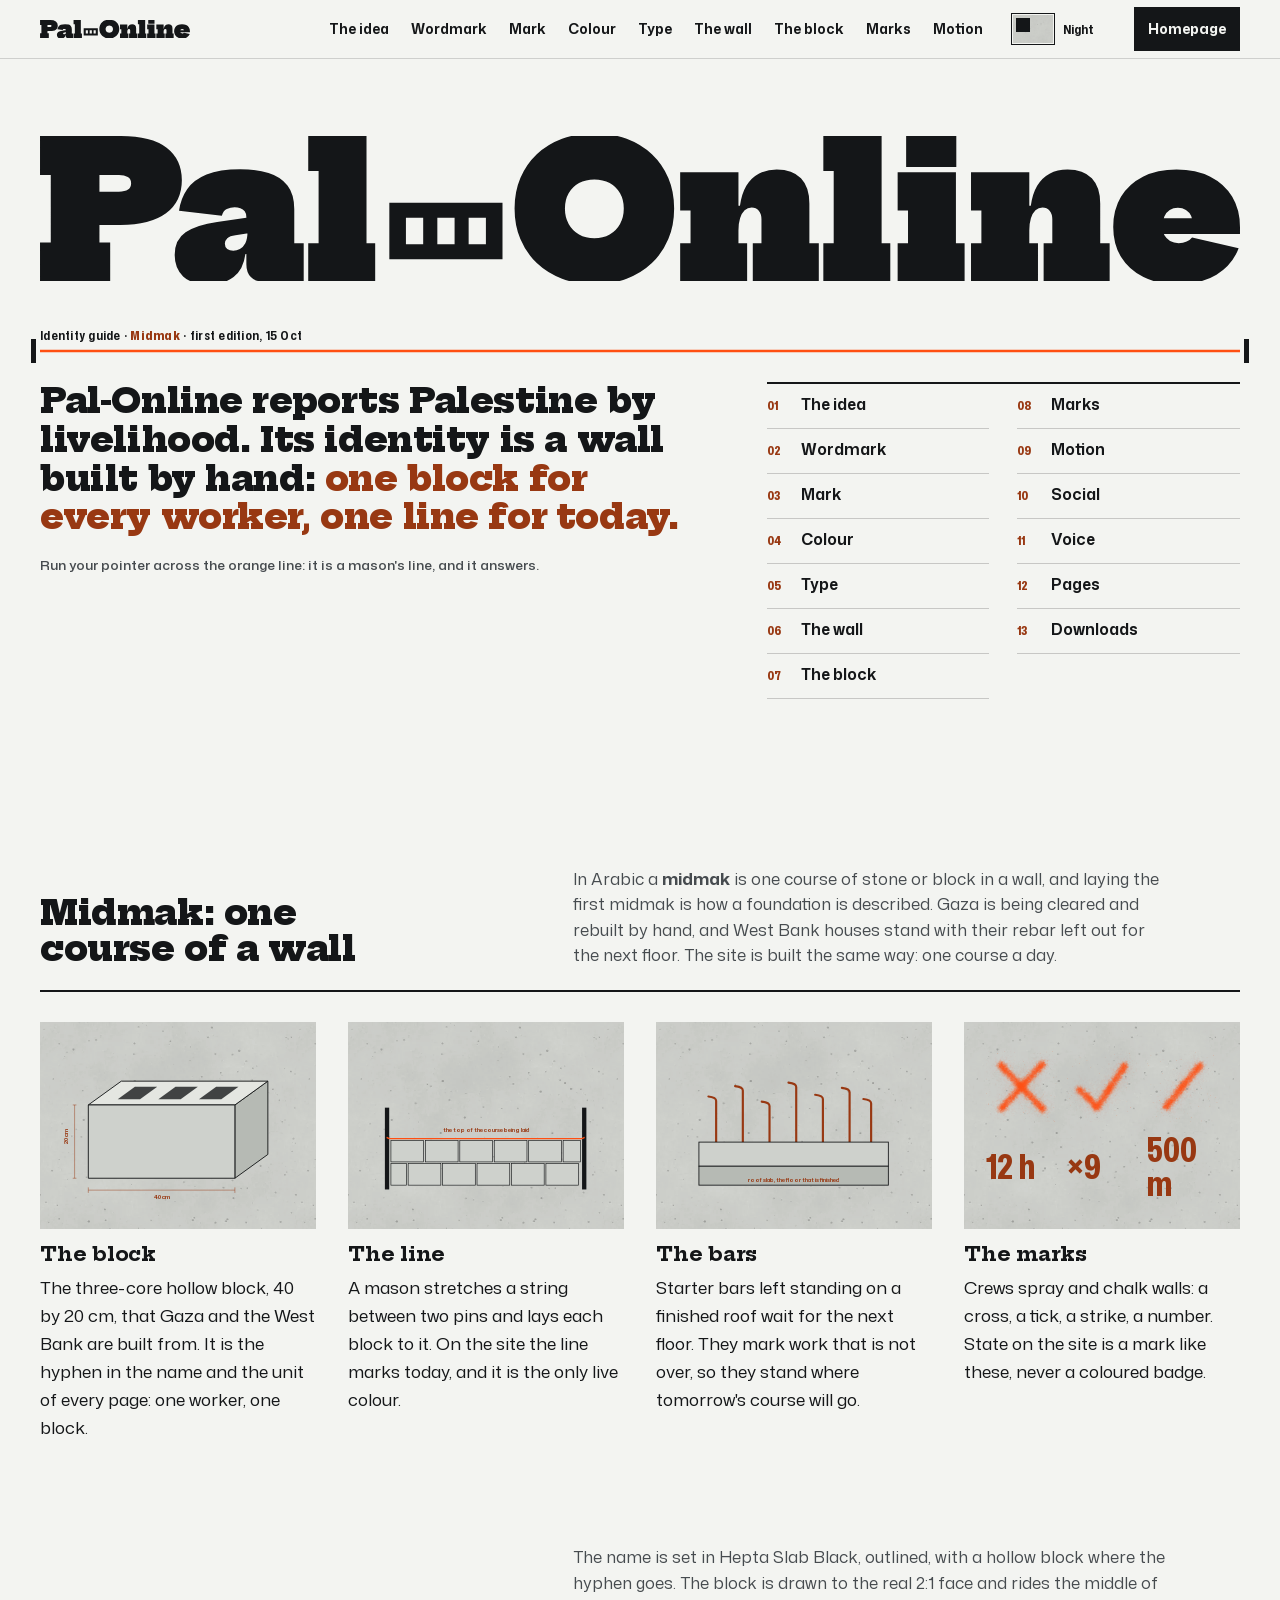
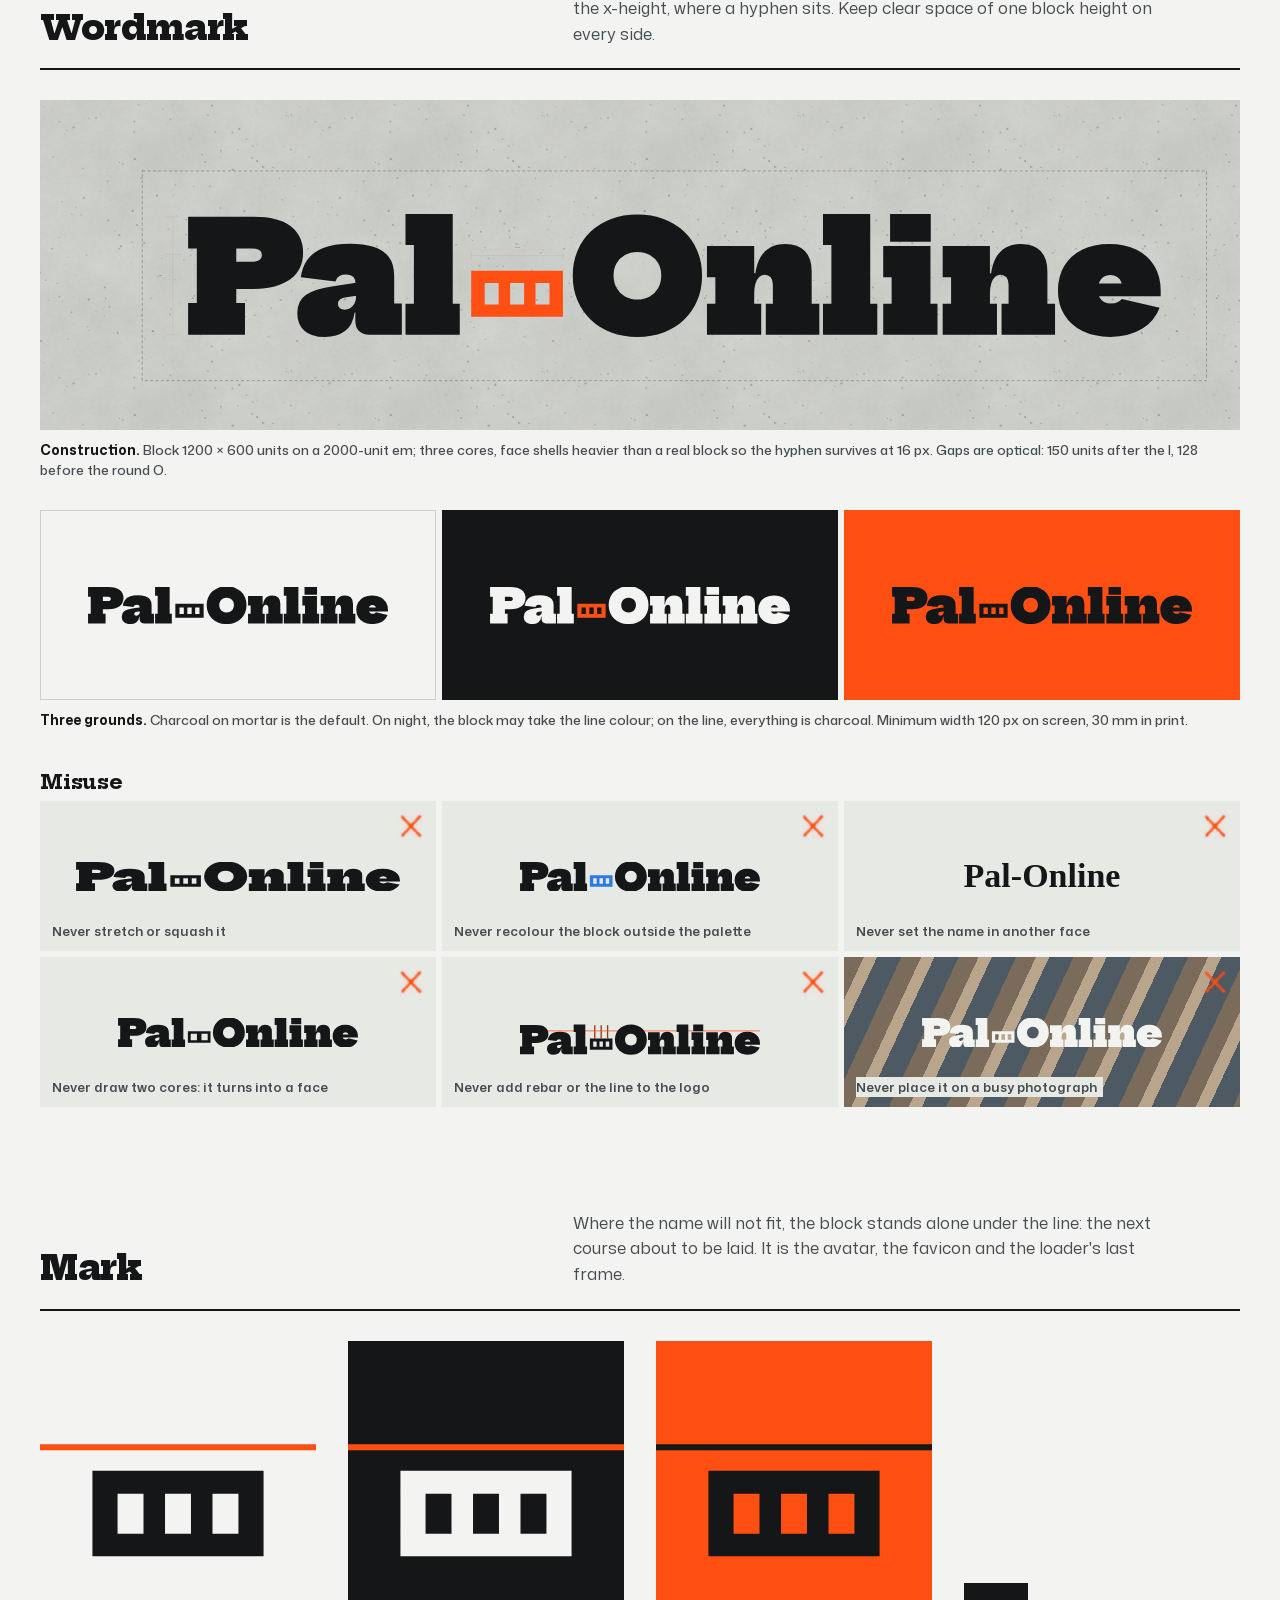
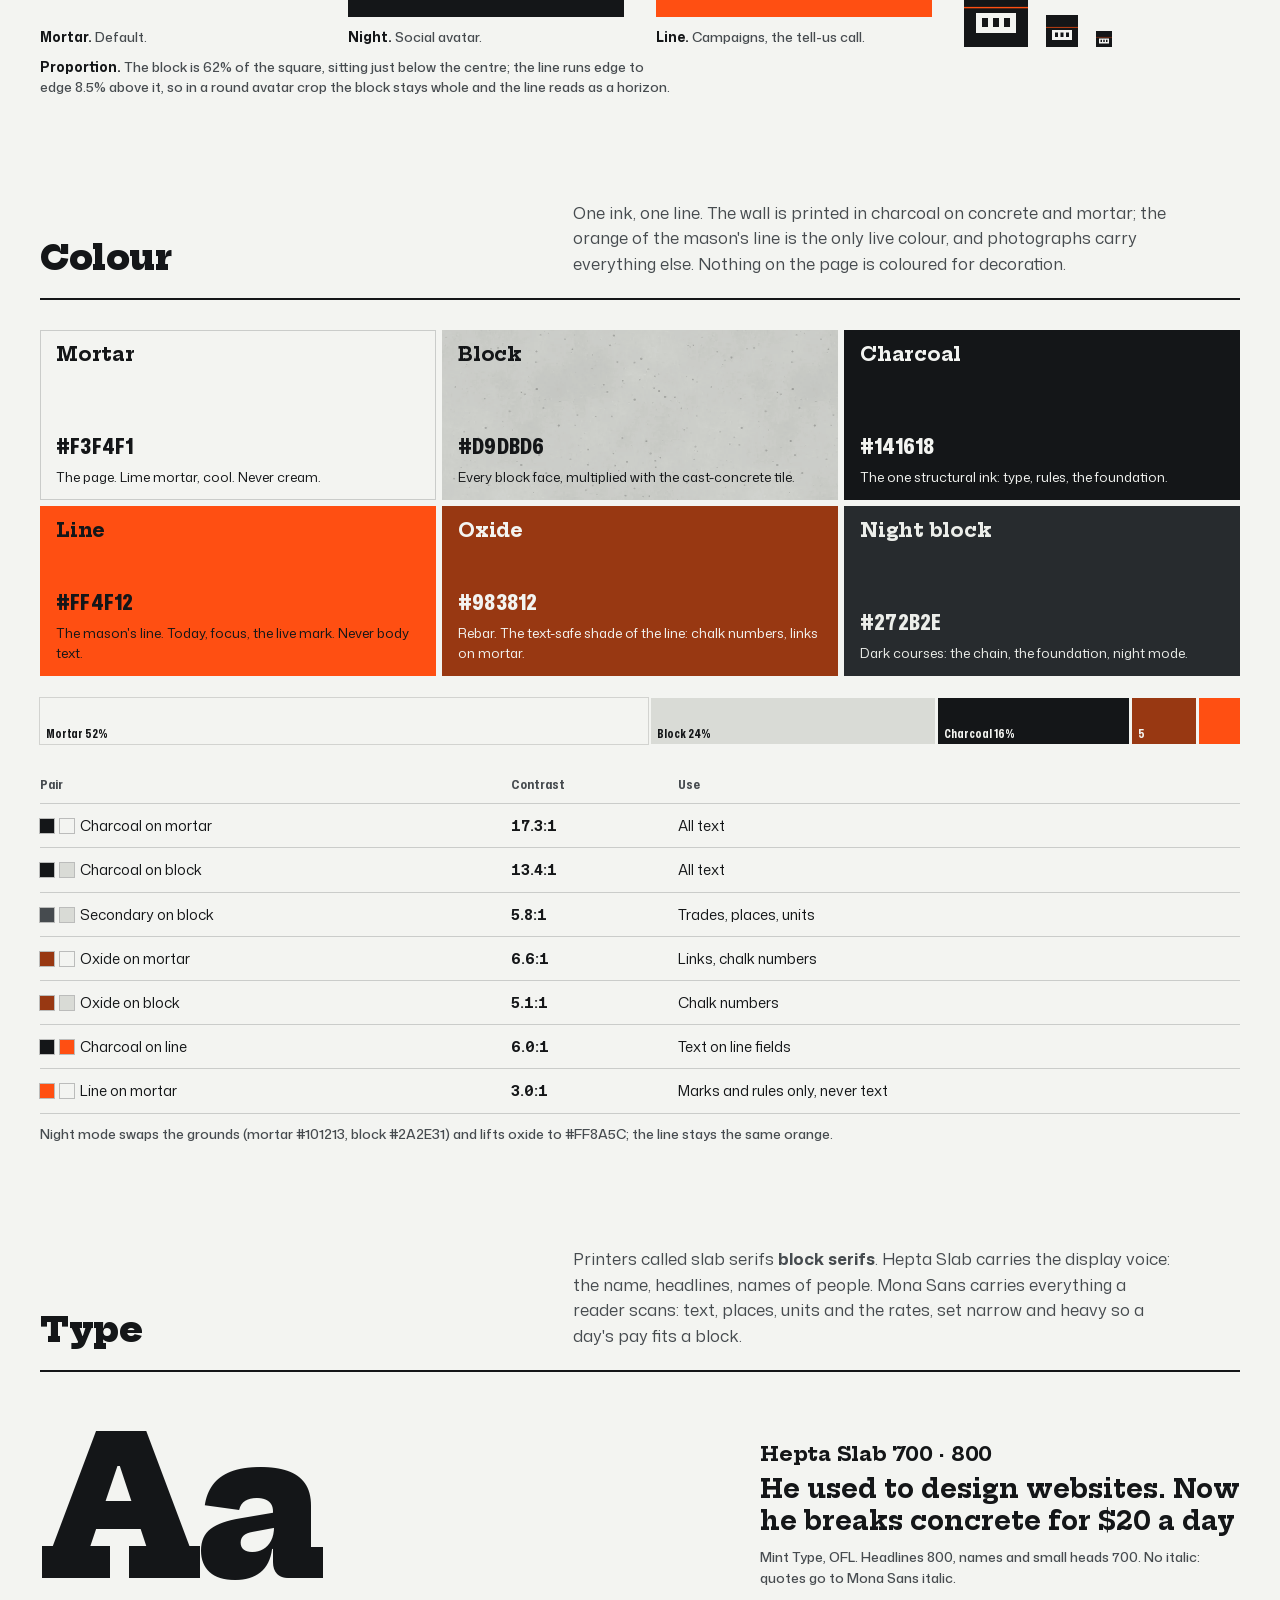
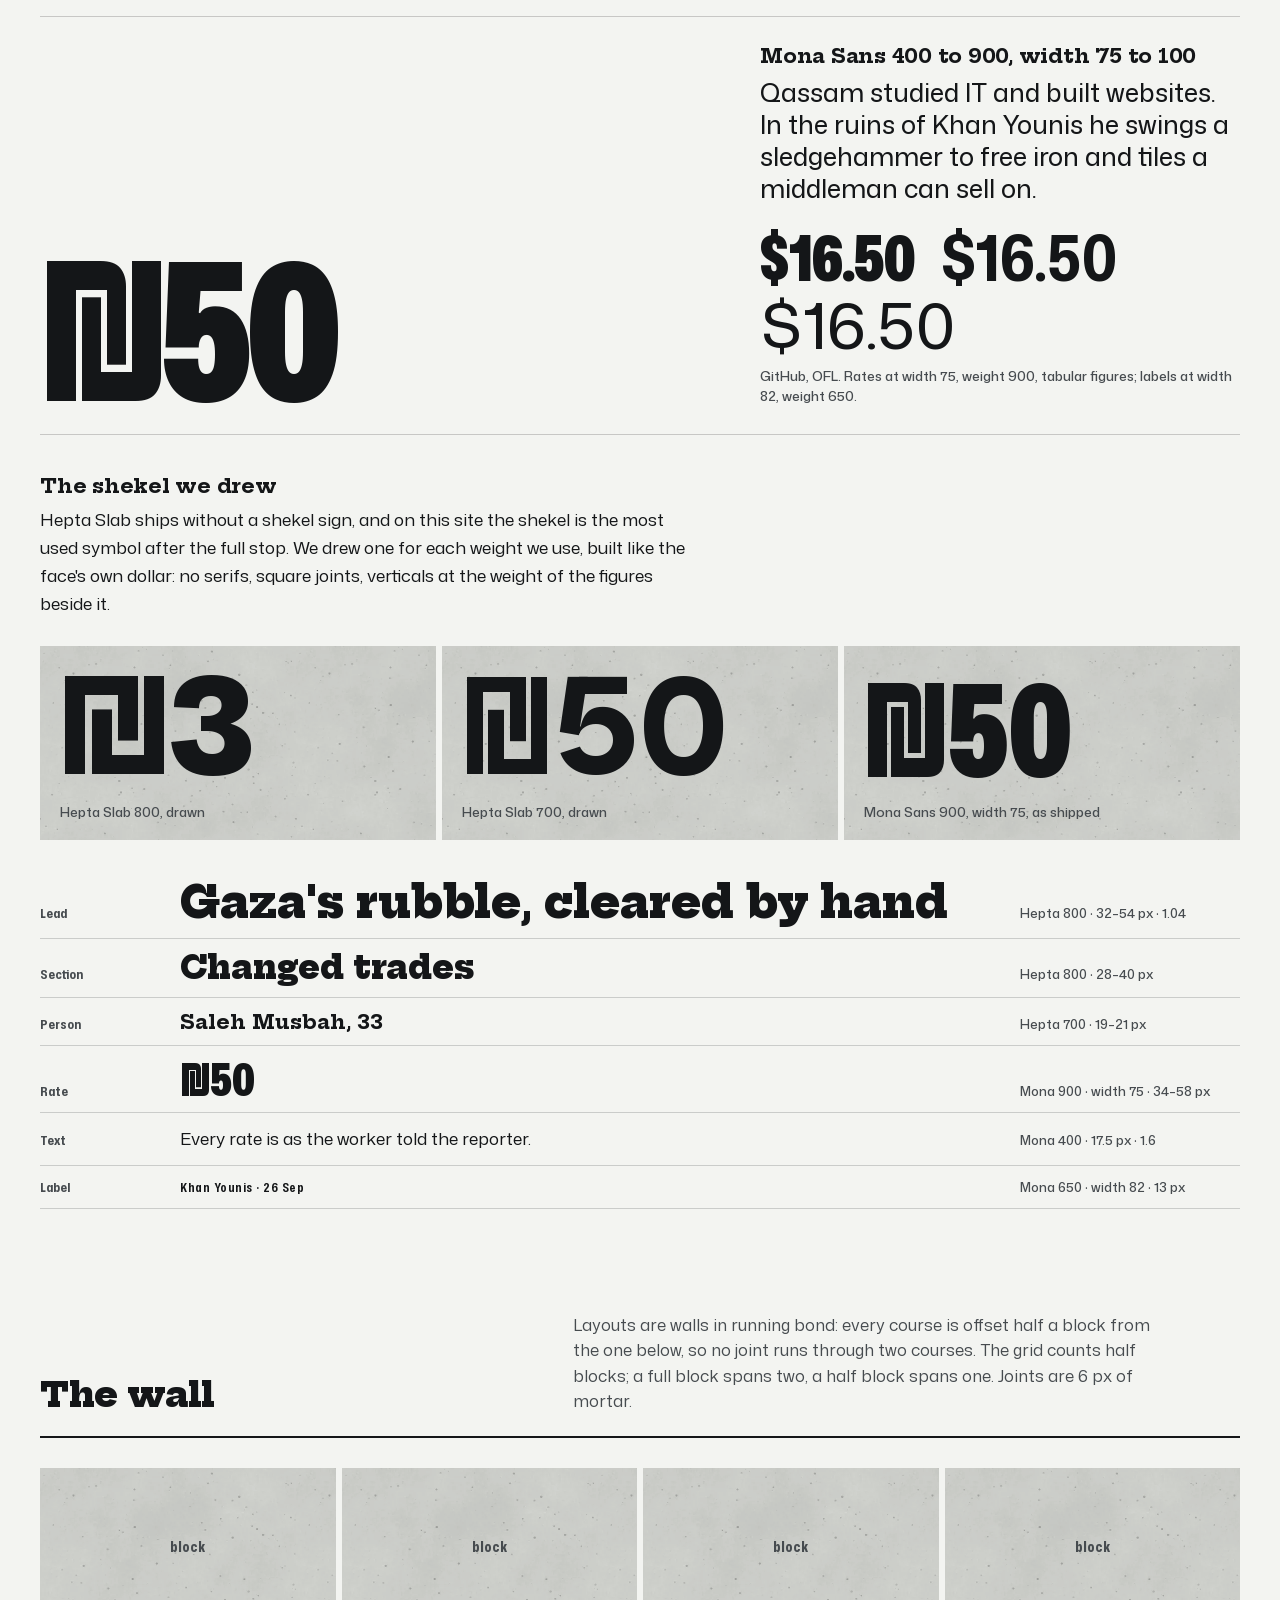
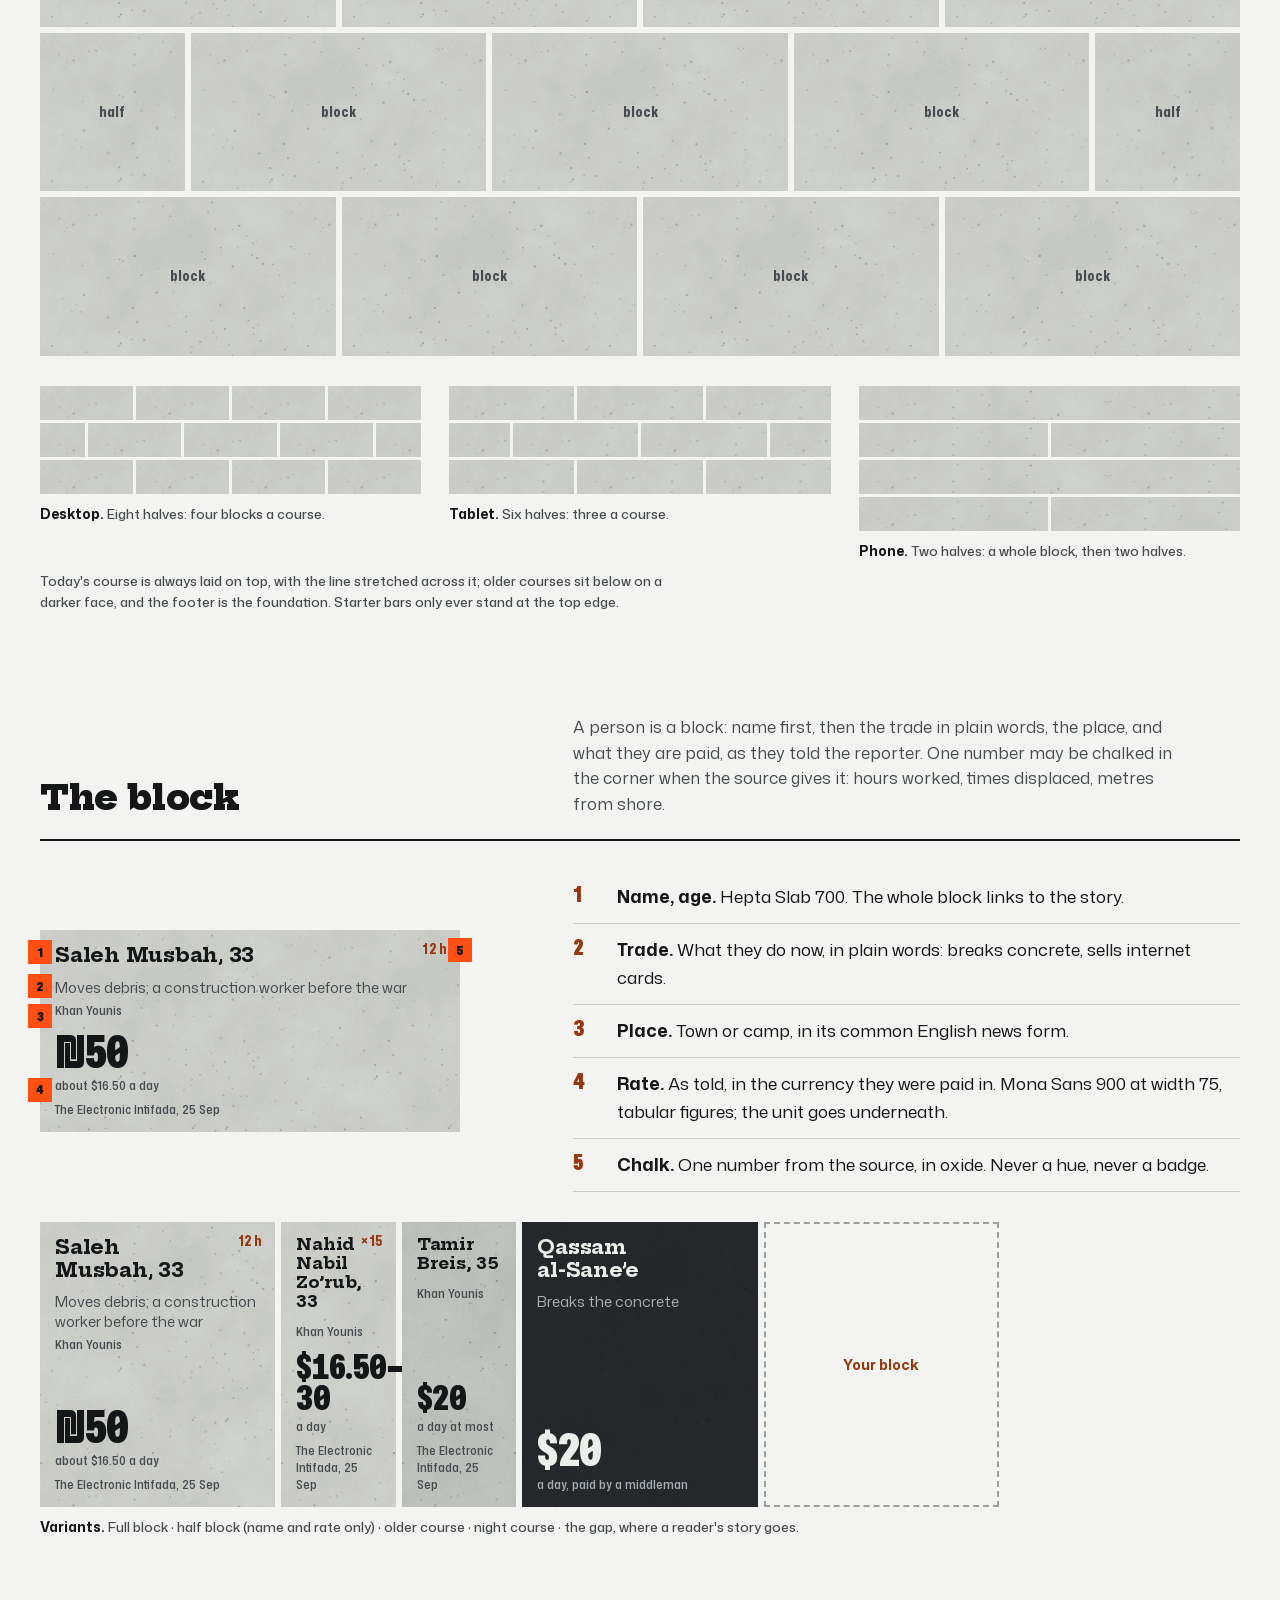
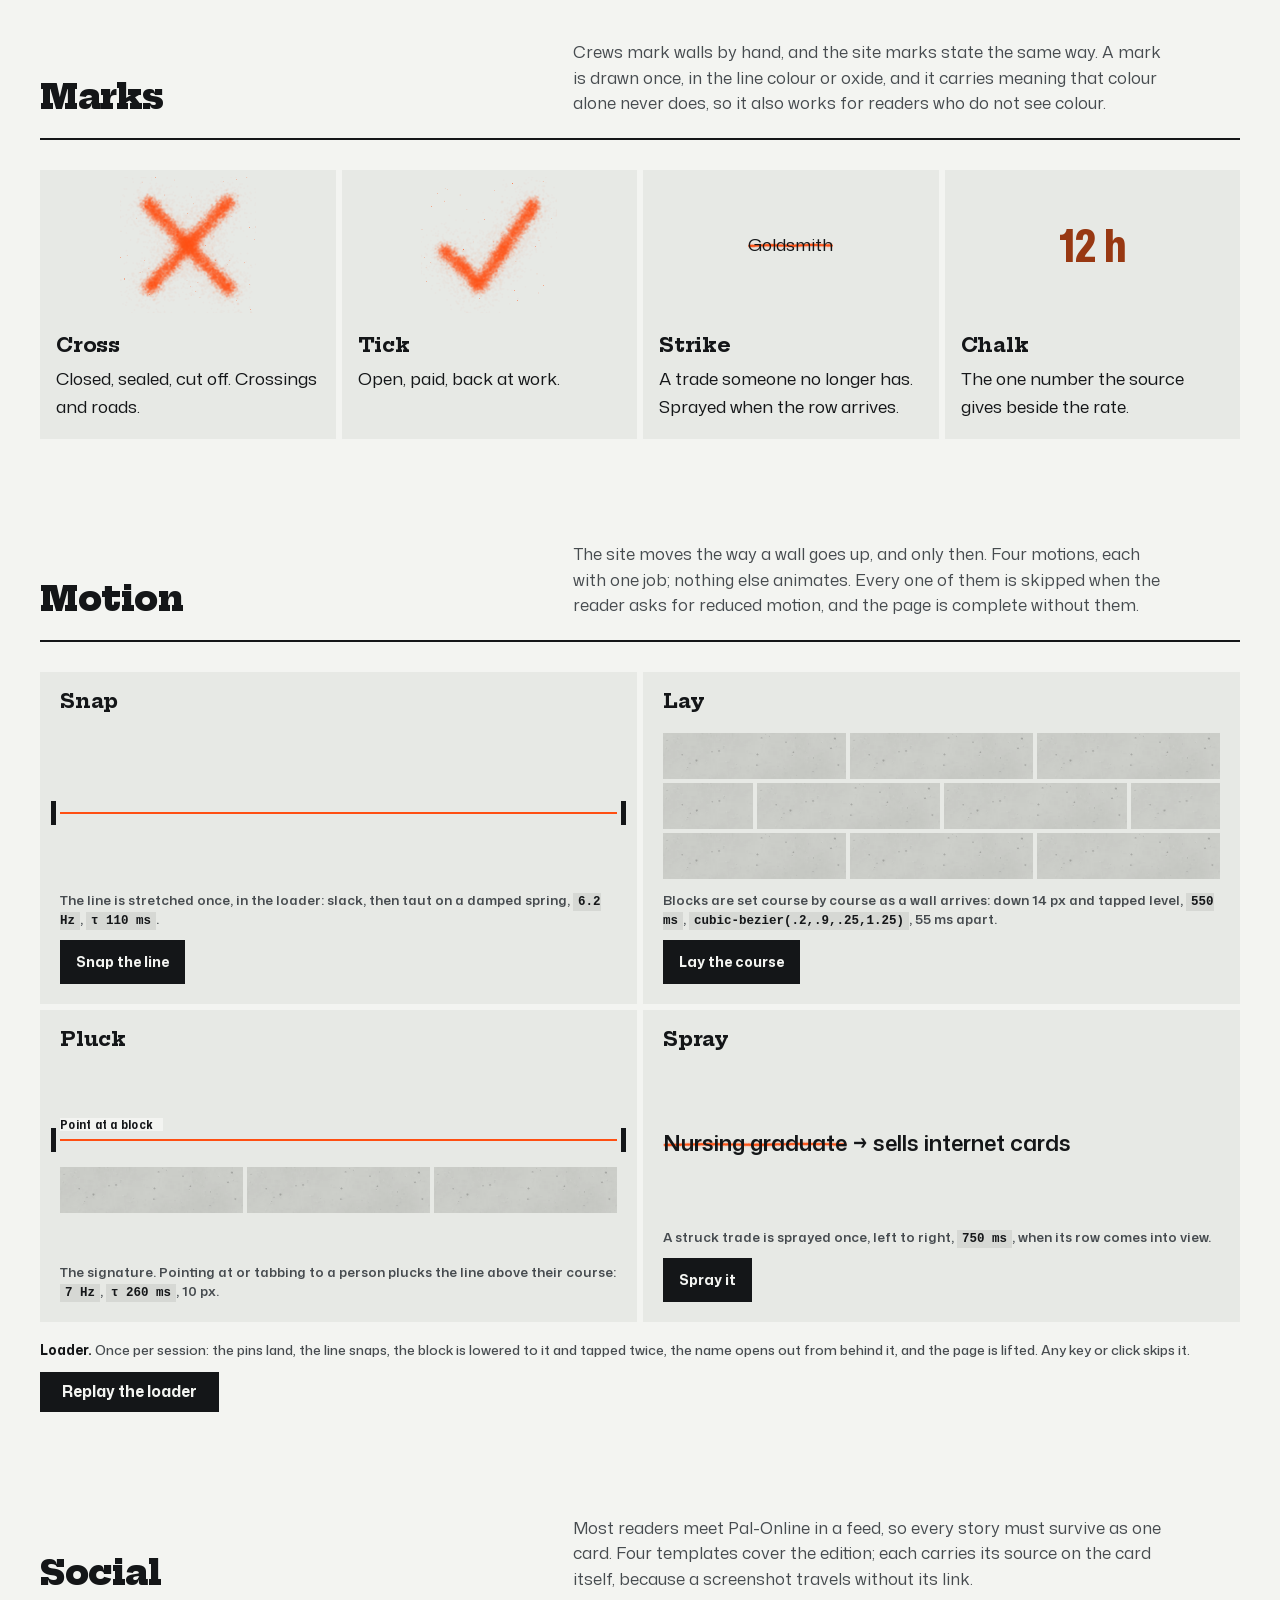
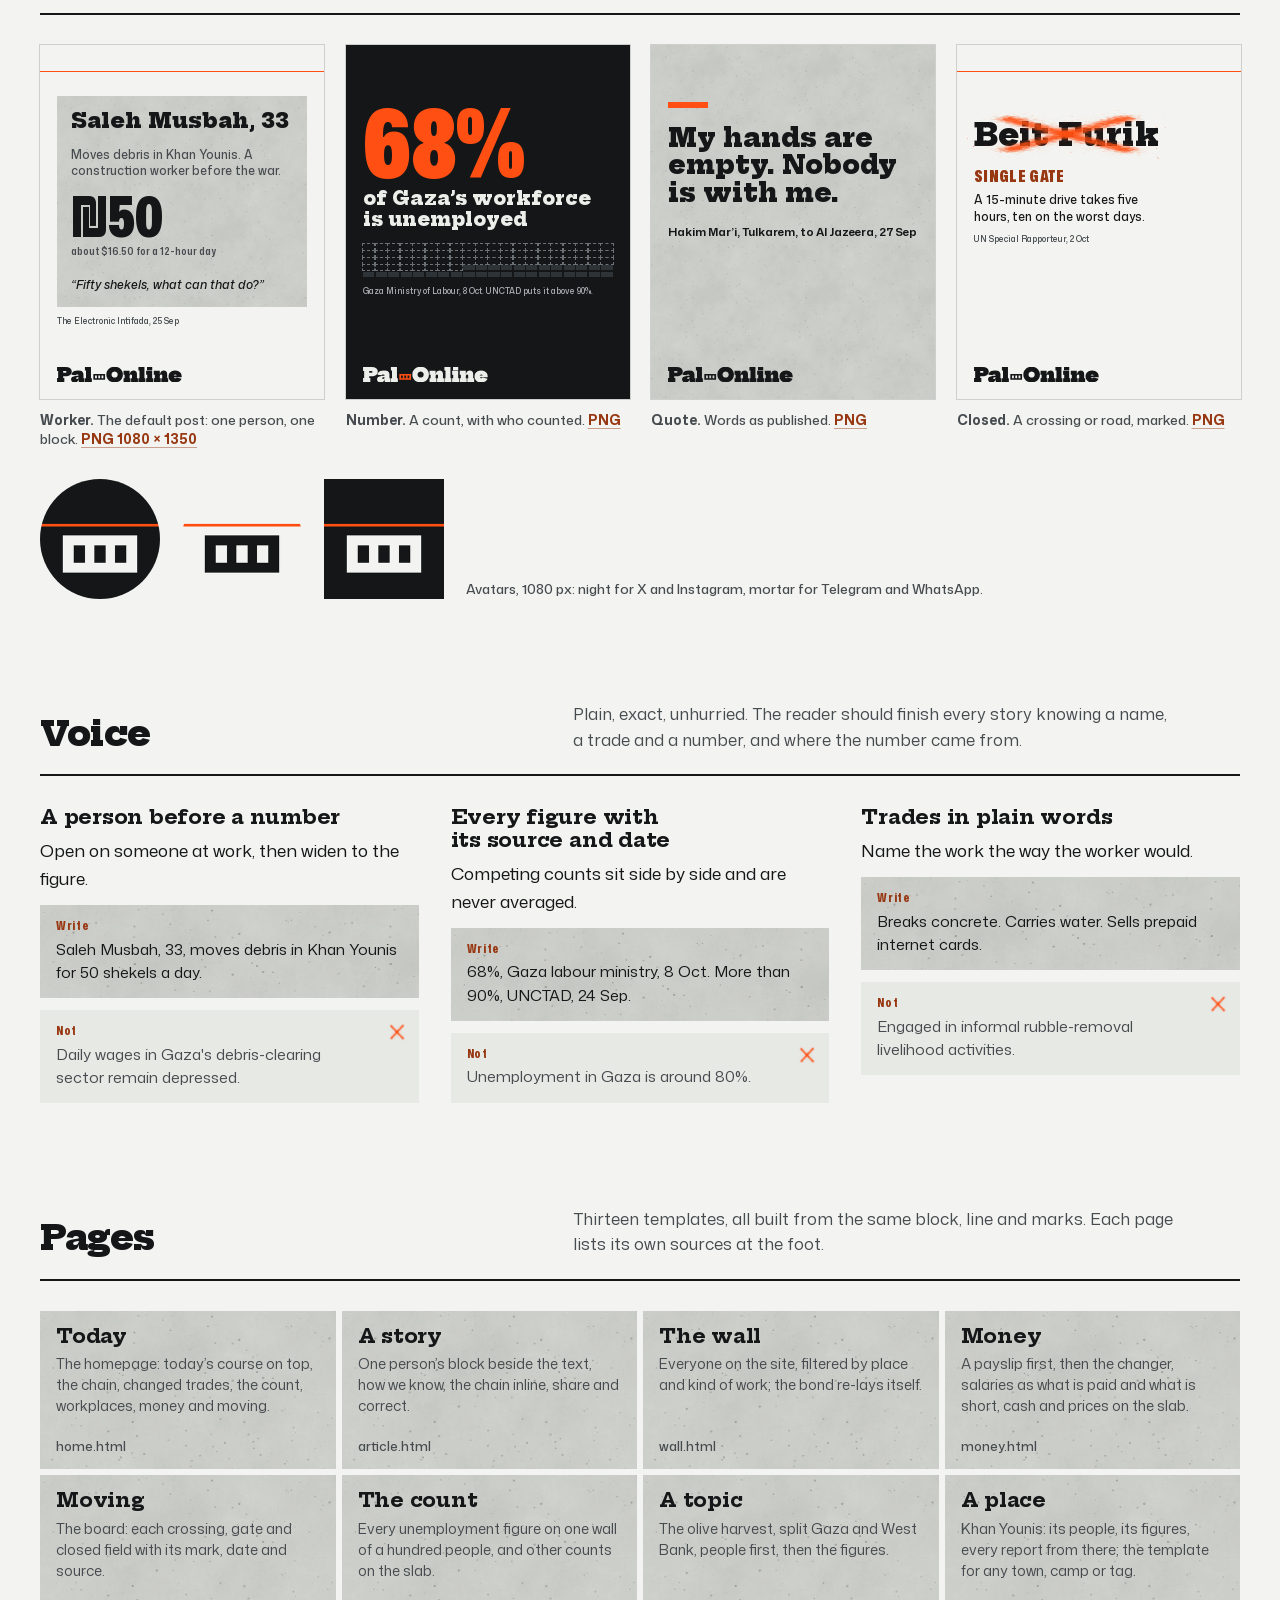
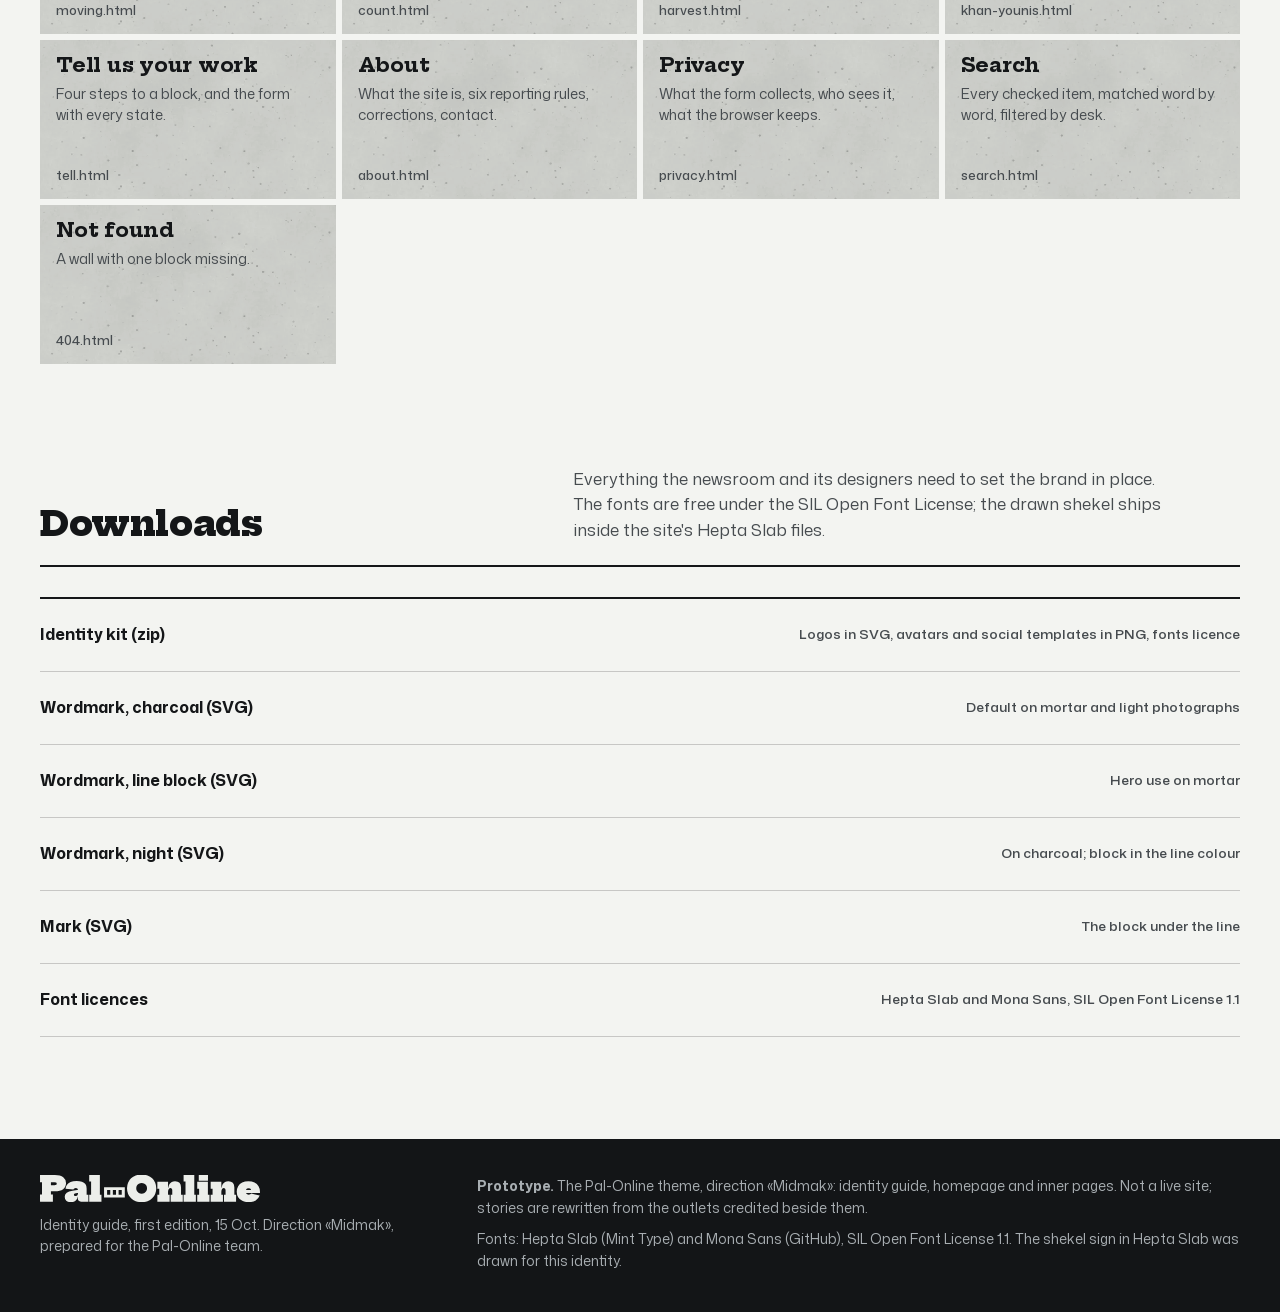
==== commit 4a0184a8: "Add inner pages, day/night switch, motion tuning and layout pass Twelve inner templates (article, wa" ====
--- a/index.html
+++ b/index.html
@@ -3,17 +3,18 @@
 <head>
 <meta charset="utf-8">
 <meta name="viewport" content="width=device-width, initial-scale=1">
+<script>try{var t=localStorage.getItem('po-theme');if(t==='light'||t==='dark')document.documentElement.setAttribute('data-theme',t)}catch(e){}</script>
 <meta name="robots" content="noindex, nofollow">
 <title>Pal-Online — identity guide</title>
 <meta name="description" content="The Pal-Online identity: the Midmak system of block, line, bars and marks.">
 <meta name="theme-color" content="#F3F4F1" media="(prefers-color-scheme: light)">
 <meta name="theme-color" content="#101213" media="(prefers-color-scheme: dark)">
-<link rel="icon" href="assets/brand/favicon.svg?v=8" type="image/svg+xml">
+<link rel="icon" href="assets/brand/favicon.svg?v=25" type="image/svg+xml">
 <link rel="preload" href="assets/fonts/hepta-slab-800.woff2?v=1" as="font" type="font/woff2" crossorigin>
 <link rel="preload" href="assets/fonts/mona-sans.woff2?v=1" as="font" type="font/woff2" crossorigin>
-<link rel="stylesheet" href="assets/css/po.css?v=8">
-<link rel="stylesheet" href="assets/css/home.css?v=8">
-<link rel="stylesheet" href="assets/css/guide.css?v=8">
+<link rel="stylesheet" href="assets/css/po.css?v=25">
+<link rel="stylesheet" href="assets/css/home.css?v=25">
+<link rel="stylesheet" href="assets/css/guide.css?v=25">
 </head>
 <body>
 <!--
@@ -25,24 +26,25 @@
 FINISH: unreviewed and undocumented is unfinished; this build ends with the finish review, the verdict, and DESIGN.md
 -->
 <a class="skip" href="#idea">Skip to the guide</a>
-<header class="g-top"><div class="wrap"><a class="home" href="index.html" aria-label="Pal-Online identity guide"><svg viewBox="42 0 12724 1544" role="img" aria-label="Pal-Online"><path fill="currentColor" d="M42 1544V1130H156V414H42V0H672V1130H786V1544ZM546 944V590H878Q943 590 975.5 567.5Q1008 545 1008.0 500.42056074766356Q1008 455 972.5 434.5Q937 414 880 414H580V0H900Q1223 0 1384.5 124.26701570680632Q1546.0 248.53403141361264 1546 470Q1546 582 1503.5 670.0Q1461 758 1378.0 819.0Q1295 880 1173.5 912.0Q1052 944 894 944ZM2412 1544Q2325 1544 2277.5 1496.0Q2230 1448 2230 1360V1170L2258 1130L2242 1018L2230 966V862Q2230 821 2212.5 798.0Q2195 775 2166.5 765.5Q2138 756 2106 756Q2061 756 2022.5 774.5Q1984 793 1970 846L1516 792Q1533 663 1602.0 563.5Q1671 464 1807.5 408.0Q1944 352 2164 352Q2336 352 2465.0 391.5Q2594 431 2666.0 524.0Q2738 617 2738 776V1136H2838V1544ZM1830 1574Q1649 1574 1559.5 1488.5Q1470 1403 1470 1262Q1470 1100 1585.5 1021.5Q1701 943 1920 912L2284 858V1026L2114 1052Q2054 1059 2028.0 1083.0Q2002 1107 2002 1142Q2002 1178 2027.0 1197.0Q2052 1216 2092 1216Q2127 1216 2161.5 1197.5Q2196 1179 2219.0 1136.0Q2242 1093 2242 1018L2288 1252H2220Q2198 1418 2094.5 1496.0Q1991 1574 1830 1574ZM3504 1138H3596V1544H2886V1138H2996V370H2886V-36H3504Z"/><path fill="var(--block-fill,currentColor)" fill-rule="evenodd" d="M3746 708h1200v600h-1200zM3922 868h183v280h-183zM4255 868h183v280h-183zM4587 868h183v280h-183z"/><path fill="currentColor" d="M5920 1572Q5733 1572 5577.5 1513.5Q5422 1455 5309.5 1347.5Q5197 1240 5135.5 1092.8218298555378Q5074.0 945.6436597110754 5074.0 767.7817014446227Q5074 592 5135.5 446.5Q5197 301 5309.5 194.5Q5422 88 5577.5 30.0Q5733 -28 5920.5 -28.0Q6108 -28 6262.839211618257 29.966666666666697Q6417.678423236514 87.9333333333334 6530.339211618257 194.4666666666667Q6643 301 6704.5 446.64516129032256Q6766.0 592.2903225806451 6766.0 768.1048387096774Q6766 946 6704.5 1093.0Q6643 1240 6530.274193548387 1347.5345911949685Q6417.548387096775 1455.0691823899372 6262.619815668203 1513.5345911949685Q6107.6912442396315 1572.0 5920 1572ZM5920 1084Q6012 1084 6082.5 1043.5Q6153 1003 6192.5 931.8472222222222Q6232.0 860.6944444444445 6232 768Q6232.0 677.2346368715084 6192.541082164329 607.7625698324023Q6153.082164328657 538.2905027932961 6082.541082164329 499.14525139664806Q6012 460 5920 460Q5828 460 5757.458917835671 499.14525139664806Q5686.917835671343 538.2905027932961 5647.458917835671 607.7625698324023Q5608.0 677.2346368715084 5608 768Q5608.0 860.6944444444445 5647.5 931.8472222222222Q5687 1003 5757.5 1043.5Q5828 1084 5920 1084ZM7448 1138H7540V1544H6830V1138H6940V790H6830V384H7448ZM7692 1138V884Q7692 827 7663.5 792.5Q7635 758 7588 758Q7545 758 7513.5 788.0Q7482 818 7465.0 872.5Q7448 927 7448 1002L7380 740H7464Q7481 613 7531.5 527.5Q7582 442 7663.0 399.0Q7744 356 7854 356Q8022 356 8111.0 449.0Q8200 542 8200 716V1138H8300V1544H7600V1138ZM8966 1138H9058V1544H8348V1138H8458V370H8348V-36H8966ZM9754 1138H9846V1544H9136V1138H9246V790H9136V384H9754ZM9226 -36H9758V328H9226ZM10532 1138H10624V1544H9914V1138H10024V790H9914V384H10532ZM10776 1138V884Q10776 827 10747.5 792.5Q10719 758 10672 758Q10629 758 10597.5 788.0Q10566 818 10549.0 872.5Q10532 927 10532 1002L10464 740H10548Q10565 613 10615.5 527.5Q10666 442 10747.0 399.0Q10828 356 10938 356Q11106 356 11195.0 449.0Q11284 542 11284 716V1138H11384V1544H10684V1138ZM12106 1572Q11896 1572 11742.5 1496.0Q11589 1420 11505.5 1283.5Q11422 1147 11422 964Q11422 782 11504.0 645.0Q11586 508 11737.0 432.0Q11888 356 12094 356Q12300 356 12451.0 432.0Q12602 508 12684.0 645.0Q12766 782 12766 964Q12766 983 12766.0 1001.5Q12766 1020 12766 1040H12266Q12268 1019 12268.0 997.0Q12268 975 12268 954Q12268 892 12248.5 849.0Q12229 806 12193.0 784.0Q12157 762 12108 762Q12058 762 12021.0 785.5Q11984 809 11964.0 854.0Q11944 899 11944 964Q11944 1015 11965.0 1053.5Q11986 1092 12024.5 1114.0Q12063 1136 12116 1136Q12164 1136 12200.5 1119.5Q12237 1103 12258 1076L12752 1190Q12685 1368 12517.0 1470.0Q12349 1572 12106 1572ZM11746 1040V872H12358L12346 1040Z"/></svg></a><nav aria-label="Chapters"><a href="#idea">The idea</a><a href="#wordmark">Wordmark</a><a href="#mark">Mark</a><a href="#colour">Colour</a><a href="#type">Type</a><a href="#wall">The wall</a><a href="#block">The block</a><a href="#marks">Marks</a><a href="#motion">Motion</a></nav><a class="go" href="home.html">Homepage</a></div></header>
+<header class="g-top"><div class="wrap"><a class="home" href="index.html" aria-label="Pal-Online identity guide"><svg viewBox="42 0 12724 1544" role="img" aria-label="Pal-Online"><path fill="currentColor" d="M42 1544V1130H156V414H42V0H672V1130H786V1544ZM546 944V590H878Q943 590 975.5 567.5Q1008 545 1008.0 500.42056074766356Q1008 455 972.5 434.5Q937 414 880 414H580V0H900Q1223 0 1384.5 124.26701570680632Q1546.0 248.53403141361264 1546 470Q1546 582 1503.5 670.0Q1461 758 1378.0 819.0Q1295 880 1173.5 912.0Q1052 944 894 944ZM2412 1544Q2325 1544 2277.5 1496.0Q2230 1448 2230 1360V1170L2258 1130L2242 1018L2230 966V862Q2230 821 2212.5 798.0Q2195 775 2166.5 765.5Q2138 756 2106 756Q2061 756 2022.5 774.5Q1984 793 1970 846L1516 792Q1533 663 1602.0 563.5Q1671 464 1807.5 408.0Q1944 352 2164 352Q2336 352 2465.0 391.5Q2594 431 2666.0 524.0Q2738 617 2738 776V1136H2838V1544ZM1830 1574Q1649 1574 1559.5 1488.5Q1470 1403 1470 1262Q1470 1100 1585.5 1021.5Q1701 943 1920 912L2284 858V1026L2114 1052Q2054 1059 2028.0 1083.0Q2002 1107 2002 1142Q2002 1178 2027.0 1197.0Q2052 1216 2092 1216Q2127 1216 2161.5 1197.5Q2196 1179 2219.0 1136.0Q2242 1093 2242 1018L2288 1252H2220Q2198 1418 2094.5 1496.0Q1991 1574 1830 1574ZM3504 1138H3596V1544H2886V1138H2996V370H2886V-36H3504Z"/><path fill="var(--block-fill,currentColor)" fill-rule="evenodd" d="M3746 708h1200v600h-1200zM3922 868h183v280h-183zM4255 868h183v280h-183zM4587 868h183v280h-183z"/><path fill="currentColor" d="M5920 1572Q5733 1572 5577.5 1513.5Q5422 1455 5309.5 1347.5Q5197 1240 5135.5 1092.8218298555378Q5074.0 945.6436597110754 5074.0 767.7817014446227Q5074 592 5135.5 446.5Q5197 301 5309.5 194.5Q5422 88 5577.5 30.0Q5733 -28 5920.5 -28.0Q6108 -28 6262.839211618257 29.966666666666697Q6417.678423236514 87.9333333333334 6530.339211618257 194.4666666666667Q6643 301 6704.5 446.64516129032256Q6766.0 592.2903225806451 6766.0 768.1048387096774Q6766 946 6704.5 1093.0Q6643 1240 6530.274193548387 1347.5345911949685Q6417.548387096775 1455.0691823899372 6262.619815668203 1513.5345911949685Q6107.6912442396315 1572.0 5920 1572ZM5920 1084Q6012 1084 6082.5 1043.5Q6153 1003 6192.5 931.8472222222222Q6232.0 860.6944444444445 6232 768Q6232.0 677.2346368715084 6192.541082164329 607.7625698324023Q6153.082164328657 538.2905027932961 6082.541082164329 499.14525139664806Q6012 460 5920 460Q5828 460 5757.458917835671 499.14525139664806Q5686.917835671343 538.2905027932961 5647.458917835671 607.7625698324023Q5608.0 677.2346368715084 5608 768Q5608.0 860.6944444444445 5647.5 931.8472222222222Q5687 1003 5757.5 1043.5Q5828 1084 5920 1084ZM7448 1138H7540V1544H6830V1138H6940V790H6830V384H7448ZM7692 1138V884Q7692 827 7663.5 792.5Q7635 758 7588 758Q7545 758 7513.5 788.0Q7482 818 7465.0 872.5Q7448 927 7448 1002L7380 740H7464Q7481 613 7531.5 527.5Q7582 442 7663.0 399.0Q7744 356 7854 356Q8022 356 8111.0 449.0Q8200 542 8200 716V1138H8300V1544H7600V1138ZM8966 1138H9058V1544H8348V1138H8458V370H8348V-36H8966ZM9754 1138H9846V1544H9136V1138H9246V790H9136V384H9754ZM9226 -36H9758V328H9226ZM10532 1138H10624V1544H9914V1138H10024V790H9914V384H10532ZM10776 1138V884Q10776 827 10747.5 792.5Q10719 758 10672 758Q10629 758 10597.5 788.0Q10566 818 10549.0 872.5Q10532 927 10532 1002L10464 740H10548Q10565 613 10615.5 527.5Q10666 442 10747.0 399.0Q10828 356 10938 356Q11106 356 11195.0 449.0Q11284 542 11284 716V1138H11384V1544H10684V1138ZM12106 1572Q11896 1572 11742.5 1496.0Q11589 1420 11505.5 1283.5Q11422 1147 11422 964Q11422 782 11504.0 645.0Q11586 508 11737.0 432.0Q11888 356 12094 356Q12300 356 12451.0 432.0Q12602 508 12684.0 645.0Q12766 782 12766 964Q12766 983 12766.0 1001.5Q12766 1020 12766 1040H12266Q12268 1019 12268.0 997.0Q12268 975 12268 954Q12268 892 12248.5 849.0Q12229 806 12193.0 784.0Q12157 762 12108 762Q12058 762 12021.0 785.5Q11984 809 11964.0 854.0Q11944 899 11944 964Q11944 1015 11965.0 1053.5Q11986 1092 12024.5 1114.0Q12063 1136 12116 1136Q12164 1136 12200.5 1119.5Q12237 1103 12258 1076L12752 1190Q12685 1368 12517.0 1470.0Q12349 1572 12106 1572ZM11746 1040V872H12358L12346 1040Z"/></svg></a><nav aria-label="Chapters"><a href="#idea">The idea</a><a href="#wordmark">Wordmark</a><a href="#mark">Mark</a><a href="#colour">Colour</a><a href="#type">Type</a><a href="#wall">The wall</a><a href="#block">The block</a><a href="#marks">Marks</a><a href="#motion">Motion</a></nav><button class="theme" type="button" role="switch" aria-checked="false" aria-label="Night colours"><span class="sw" aria-hidden="true"></span><span class="lab" aria-hidden="true">Night</span></button><a class="go" href="home.html">Homepage</a></div></header>
 <main>
-<section class="cover wrap" aria-labelledby="cover-h"><h1 class="sr" id="cover-h">Pal-Online identity guide</h1><div class="big"><svg viewBox="42 0 12724 1544" role="img" aria-label="Pal-Online"><path fill="currentColor" d="M42 1544V1130H156V414H42V0H672V1130H786V1544ZM546 944V590H878Q943 590 975.5 567.5Q1008 545 1008.0 500.42056074766356Q1008 455 972.5 434.5Q937 414 880 414H580V0H900Q1223 0 1384.5 124.26701570680632Q1546.0 248.53403141361264 1546 470Q1546 582 1503.5 670.0Q1461 758 1378.0 819.0Q1295 880 1173.5 912.0Q1052 944 894 944ZM2412 1544Q2325 1544 2277.5 1496.0Q2230 1448 2230 1360V1170L2258 1130L2242 1018L2230 966V862Q2230 821 2212.5 798.0Q2195 775 2166.5 765.5Q2138 756 2106 756Q2061 756 2022.5 774.5Q1984 793 1970 846L1516 792Q1533 663 1602.0 563.5Q1671 464 1807.5 408.0Q1944 352 2164 352Q2336 352 2465.0 391.5Q2594 431 2666.0 524.0Q2738 617 2738 776V1136H2838V1544ZM1830 1574Q1649 1574 1559.5 1488.5Q1470 1403 1470 1262Q1470 1100 1585.5 1021.5Q1701 943 1920 912L2284 858V1026L2114 1052Q2054 1059 2028.0 1083.0Q2002 1107 2002 1142Q2002 1178 2027.0 1197.0Q2052 1216 2092 1216Q2127 1216 2161.5 1197.5Q2196 1179 2219.0 1136.0Q2242 1093 2242 1018L2288 1252H2220Q2198 1418 2094.5 1496.0Q1991 1574 1830 1574ZM3504 1138H3596V1544H2886V1138H2996V370H2886V-36H3504Z"/><path fill="var(--block-fill,currentColor)" fill-rule="evenodd" d="M3746 708h1200v600h-1200zM3922 868h183v280h-183zM4255 868h183v280h-183zM4587 868h183v280h-183z"/><path fill="currentColor" d="M5920 1572Q5733 1572 5577.5 1513.5Q5422 1455 5309.5 1347.5Q5197 1240 5135.5 1092.8218298555378Q5074.0 945.6436597110754 5074.0 767.7817014446227Q5074 592 5135.5 446.5Q5197 301 5309.5 194.5Q5422 88 5577.5 30.0Q5733 -28 5920.5 -28.0Q6108 -28 6262.839211618257 29.966666666666697Q6417.678423236514 87.9333333333334 6530.339211618257 194.4666666666667Q6643 301 6704.5 446.64516129032256Q6766.0 592.2903225806451 6766.0 768.1048387096774Q6766 946 6704.5 1093.0Q6643 1240 6530.274193548387 1347.5345911949685Q6417.548387096775 1455.0691823899372 6262.619815668203 1513.5345911949685Q6107.6912442396315 1572.0 5920 1572ZM5920 1084Q6012 1084 6082.5 1043.5Q6153 1003 6192.5 931.8472222222222Q6232.0 860.6944444444445 6232 768Q6232.0 677.2346368715084 6192.541082164329 607.7625698324023Q6153.082164328657 538.2905027932961 6082.541082164329 499.14525139664806Q6012 460 5920 460Q5828 460 5757.458917835671 499.14525139664806Q5686.917835671343 538.2905027932961 5647.458917835671 607.7625698324023Q5608.0 677.2346368715084 5608 768Q5608.0 860.6944444444445 5647.5 931.8472222222222Q5687 1003 5757.5 1043.5Q5828 1084 5920 1084ZM7448 1138H7540V1544H6830V1138H6940V790H6830V384H7448ZM7692 1138V884Q7692 827 7663.5 792.5Q7635 758 7588 758Q7545 758 7513.5 788.0Q7482 818 7465.0 872.5Q7448 927 7448 1002L7380 740H7464Q7481 613 7531.5 527.5Q7582 442 7663.0 399.0Q7744 356 7854 356Q8022 356 8111.0 449.0Q8200 542 8200 716V1138H8300V1544H7600V1138ZM8966 1138H9058V1544H8348V1138H8458V370H8348V-36H8966ZM9754 1138H9846V1544H9136V1138H9246V790H9136V384H9754ZM9226 -36H9758V328H9226ZM10532 1138H10624V1544H9914V1138H10024V790H9914V384H10532ZM10776 1138V884Q10776 827 10747.5 792.5Q10719 758 10672 758Q10629 758 10597.5 788.0Q10566 818 10549.0 872.5Q10532 927 10532 1002L10464 740H10548Q10565 613 10615.5 527.5Q10666 442 10747.0 399.0Q10828 356 10938 356Q11106 356 11195.0 449.0Q11284 542 11284 716V1138H11384V1544H10684V1138ZM12106 1572Q11896 1572 11742.5 1496.0Q11589 1420 11505.5 1283.5Q11422 1147 11422 964Q11422 782 11504.0 645.0Q11586 508 11737.0 432.0Q11888 356 12094 356Q12300 356 12451.0 432.0Q12602 508 12684.0 645.0Q12766 782 12766 964Q12766 983 12766.0 1001.5Q12766 1020 12766 1040H12266Q12268 1019 12268.0 997.0Q12268 975 12268 954Q12268 892 12248.5 849.0Q12229 806 12193.0 784.0Q12157 762 12108 762Q12058 762 12021.0 785.5Q11984 809 11964.0 854.0Q11944 899 11944 964Q11944 1015 11965.0 1053.5Q11986 1092 12024.5 1114.0Q12063 1136 12116 1136Q12164 1136 12200.5 1119.5Q12237 1103 12258 1076L12752 1190Q12685 1368 12517.0 1470.0Q12349 1572 12106 1572ZM11746 1040V872H12358L12346 1040Z"/></svg></div><div class="mline" id="line-cover"><span class="tag">Identity guide · <b>Midmak</b> · first edition, 15 Oct</span><svg viewBox="0 0 1000 30" preserveAspectRatio="none" aria-hidden="true"><path class="string" d="M0 15L1000 15"/></svg></div><div class="cover-grid"><div><p class="state">Pal-Online reports Palestine by livelihood. Its identity is a wall built by hand: <em>one block for every worker, one line for today.</em></p><p class="meta-line">Run your pointer across the orange line: it is a mason's line, and it answers.</p></div><ol class="toc"><li><a href="#idea"><span>01</span>The idea</a></li><li><a href="#wordmark"><span>02</span>Wordmark</a></li><li><a href="#mark"><span>03</span>Mark</a></li><li><a href="#colour"><span>04</span>Colour</a></li><li><a href="#type"><span>05</span>Type</a></li><li><a href="#wall"><span>06</span>The wall</a></li><li><a href="#block"><span>07</span>The block</a></li><li><a href="#marks"><span>08</span>Marks</a></li><li><a href="#motion"><span>09</span>Motion</a></li><li><a href="#social"><span>10</span>Social</a></li><li><a href="#voice"><span>11</span>Voice</a></li><li><a href="#downloads"><span>12</span>Downloads</a></li></ol></div></section>
-<section class="ch wrap" id="idea" aria-labelledby="idea-h"><div class="ch-head"><div><p class="no">01</p><h2 id="idea-h">Midmak: one course of a wall</h2></div><p>In Arabic a <b>midmak</b> is one course of stone or block in a wall, and laying the first midmak is how a foundation is described. Gaza is being cleared and rebuilt by hand, and West Bank houses stand with their rebar left out for the next floor. The site is built the same way: one course a day.</p></div><div class="cols" style="--n:4"><div class="plate"><div class="art"><svg viewBox="0 0 470 330" aria-hidden="true"><g stroke="#141618" stroke-width="2" stroke-linejoin="round"><polygon points="360.0,120.0 432.0,68.0 432.0,228.0 360.0,280.0" fill="#B6BAB4"/><polygon points="40.0,120.0 360.0,120.0 432.0,68.0 112.0,68.0" fill="#E4E6E1"/><rect x="40" y="120" width="320" height="160" fill="#CED1CC"/></g><polygon points="104.2,107.5 152.9,107.5 190.4,80.5 141.7,80.5" fill="#141618" fill-opacity=".78"/><polygon points="192.9,107.5 241.6,107.5 279.1,80.5 230.4,80.5" fill="#141618" fill-opacity=".78"/><polygon points="281.6,107.5 330.3,107.5 367.8,80.5 319.1,80.5" fill="#141618" fill-opacity=".78"/><g class="dim"><path d="M40 300v12M360 300v12M40 306h320"/><path d="M14 120h-8M14 280h-8M10 120v160"/></g><text class="dim-t" x="200" y="326" text-anchor="middle">40 cm</text><text class="dim-t" x="0" y="205" text-anchor="start" transform="rotate(-90 0 205)" dy="-4">20 cm</text></svg></div><h3>The block</h3><p>The three-core hollow block, 40 by 20 cm, that Gaza and the West Bank are built from. It is the hyphen in the name and the unit of every page: one worker, one block.</p></div><div class="plate"><div class="art"><svg viewBox="0 0 500 320" aria-hidden="true"><rect x="30" y="196" width="76" height="50" fill="#CED1CC" stroke="#141618" stroke-width="1.5"/><rect x="110" y="196" width="76" height="50" fill="#CED1CC" stroke="#141618" stroke-width="1.5"/><rect x="190" y="196" width="76" height="50" fill="#CED1CC" stroke="#141618" stroke-width="1.5"/><rect x="270" y="196" width="76" height="50" fill="#CED1CC" stroke="#141618" stroke-width="1.5"/><rect x="350" y="196" width="76" height="50" fill="#CED1CC" stroke="#141618" stroke-width="1.5"/><rect x="430" y="196" width="40" height="50" fill="#CED1CC" stroke="#141618" stroke-width="1.5"/><rect x="30" y="250" width="36" height="50" fill="#CED1CC" stroke="#141618" stroke-width="1.5"/><rect x="70" y="250" width="76" height="50" fill="#CED1CC" stroke="#141618" stroke-width="1.5"/><rect x="150" y="250" width="76" height="50" fill="#CED1CC" stroke="#141618" stroke-width="1.5"/><rect x="230" y="250" width="76" height="50" fill="#CED1CC" stroke="#141618" stroke-width="1.5"/><rect x="310" y="250" width="76" height="50" fill="#CED1CC" stroke="#141618" stroke-width="1.5"/><rect x="390" y="250" width="76" height="50" fill="#CED1CC" stroke="#141618" stroke-width="1.5"/><rect x="470" y="250" width="0" height="50" fill="#CED1CC" stroke="#141618" stroke-width="1.5"/><rect x="16" y="120" width="10" height="190" fill="#141618"/><rect x="474" y="120" width="10" height="190" fill="#141618"/><path d="M26 192L474 192" stroke="#FF4F12" stroke-width="3"/><path d="M26 192l-6 -3M474 192l6 -3" stroke="#FF4F12" stroke-width="3"/><text class="dim-t" x="250" y="176" text-anchor="middle">the top of the course being laid</text></svg></div><h3>The line</h3><p>A mason stretches a string between two pins and lays each block to it. On the site the line marks today, and it is the only live colour.</p></div><div class="plate"><div class="art"><svg viewBox="0 0 500 320" aria-hidden="true"><path d="M70 200V104q0 -8 -18 -10" fill="none" stroke="#983812" stroke-width="5" stroke-linecap="round"/><path d="M132 200V80q0 -8 -18 -10" fill="none" stroke="#983812" stroke-width="5" stroke-linecap="round"/><path d="M194 200V116q0 -8 -18 -10" fill="none" stroke="#983812" stroke-width="5" stroke-linecap="round"/><path d="M256 200V72q0 -8 -18 -10" fill="none" stroke="#983812" stroke-width="5" stroke-linecap="round"/><path d="M318 200V100q0 -8 -18 -10" fill="none" stroke="#983812" stroke-width="5" stroke-linecap="round"/><path d="M380 200V84q0 -8 -18 -10" fill="none" stroke="#983812" stroke-width="5" stroke-linecap="round"/><path d="M430 200V110q0 -8 -18 -10" fill="none" stroke="#983812" stroke-width="5" stroke-linecap="round"/><rect x="30" y="200" width="440" height="56" fill="#CED1CC" stroke="#141618" stroke-width="2"/><rect x="30" y="256" width="440" height="44" fill="#B6BAB4" stroke="#141618" stroke-width="2"/><text class="dim-t" x="250" y="292" text-anchor="middle" fill="#141618">roof slab, the floor that is finished</text></svg></div><h3>The bars</h3><p>Starter bars left standing on a finished roof wait for the next floor. They mark work that is not over, so they stand where tomorrow's course will go.</p></div><div class="plate"><div class="art"><svg viewBox="0 0 500 320" aria-hidden="true"><g fill="none" stroke="#FF4F12" stroke-width="9" stroke-linecap="round"><path d="M60 70C92 104 121 136 154 166M152 66C121 97 94 132 64 170"/><path d="M214 124c14 13 24 26 34 41c20-39 39-70 64-99"/><path d="M352 132C384 128 412 136 452 126"/></g><text x="356" y="124" font-family="Mona Sans" font-weight="650" font-size="30" fill="#464B4F">Tailor</text><text x="64" y="252" font-family="Mona Sans" font-weight="750" font-stretch="78%" font-size="44" fill="#983812">12 h</text><text x="214" y="252" font-family="Mona Sans" font-weight="750" font-stretch="78%" font-size="44" fill="#983812">×9</text><text x="352" y="252" font-family="Mona Sans" font-weight="750" font-stretch="78%" font-size="44" fill="#983812">500 m</text></svg></div><h3>The marks</h3><p>Crews spray and chalk walls: a cross, a tick, a strike, a number. State on the site is a mark like these, never a coloured badge.</p></div></div></section>
-<section class="ch wrap" id="wordmark" aria-labelledby="wordmark-h"><div class="ch-head"><div><p class="no">02</p><h2 id="wordmark-h">Wordmark</h2></div><p>The name is set in Hepta Slab Black, outlined, with a hollow block where the hyphen goes. The block is drawn to the real 2:1 face and rides the middle of the x-height, where a hyphen sits. Keep clear space of one block height on every side.</p></div><div class="drawing"><svg viewBox="-1058 -520 14024 2304" role="img" aria-label="Construction drawing of the wordmark"><rect x="-558" y="-600" width="13924" height="2744" fill="none" stroke="#141618" stroke-opacity=".35" stroke-dasharray="40 30" stroke-width="10"/><path fill="#141618" d="M42 1544V1130H156V414H42V0H672V1130H786V1544ZM546 944V590H878Q943 590 975.5 567.5Q1008 545 1008.0 500.42056074766356Q1008 455 972.5 434.5Q937 414 880 414H580V0H900Q1223 0 1384.5 124.26701570680632Q1546.0 248.53403141361264 1546 470Q1546 582 1503.5 670.0Q1461 758 1378.0 819.0Q1295 880 1173.5 912.0Q1052 944 894 944ZM2412 1544Q2325 1544 2277.5 1496.0Q2230 1448 2230 1360V1170L2258 1130L2242 1018L2230 966V862Q2230 821 2212.5 798.0Q2195 775 2166.5 765.5Q2138 756 2106 756Q2061 756 2022.5 774.5Q1984 793 1970 846L1516 792Q1533 663 1602.0 563.5Q1671 464 1807.5 408.0Q1944 352 2164 352Q2336 352 2465.0 391.5Q2594 431 2666.0 524.0Q2738 617 2738 776V1136H2838V1544ZM1830 1574Q1649 1574 1559.5 1488.5Q1470 1403 1470 1262Q1470 1100 1585.5 1021.5Q1701 943 1920 912L2284 858V1026L2114 1052Q2054 1059 2028.0 1083.0Q2002 1107 2002 1142Q2002 1178 2027.0 1197.0Q2052 1216 2092 1216Q2127 1216 2161.5 1197.5Q2196 1179 2219.0 1136.0Q2242 1093 2242 1018L2288 1252H2220Q2198 1418 2094.5 1496.0Q1991 1574 1830 1574ZM3504 1138H3596V1544H2886V1138H2996V370H2886V-36H3504Z"/><path fill="#FF4F12" fill-rule="evenodd" d="M3746 708h1200v600h-1200zM3922 868h183v280h-183zM4255 868h183v280h-183zM4587 868h183v280h-183z"/><path fill="#141618" d="M5920 1572Q5733 1572 5577.5 1513.5Q5422 1455 5309.5 1347.5Q5197 1240 5135.5 1092.8218298555378Q5074.0 945.6436597110754 5074.0 767.7817014446227Q5074 592 5135.5 446.5Q5197 301 5309.5 194.5Q5422 88 5577.5 30.0Q5733 -28 5920.5 -28.0Q6108 -28 6262.839211618257 29.966666666666697Q6417.678423236514 87.9333333333334 6530.339211618257 194.4666666666667Q6643 301 6704.5 446.64516129032256Q6766.0 592.2903225806451 6766.0 768.1048387096774Q6766 946 6704.5 1093.0Q6643 1240 6530.274193548387 1347.5345911949685Q6417.548387096775 1455.0691823899372 6262.619815668203 1513.5345911949685Q6107.6912442396315 1572.0 5920 1572ZM5920 1084Q6012 1084 6082.5 1043.5Q6153 1003 6192.5 931.8472222222222Q6232.0 860.6944444444445 6232 768Q6232.0 677.2346368715084 6192.541082164329 607.7625698324023Q6153.082164328657 538.2905027932961 6082.541082164329 499.14525139664806Q6012 460 5920 460Q5828 460 5757.458917835671 499.14525139664806Q5686.917835671343 538.2905027932961 5647.458917835671 607.7625698324023Q5608.0 677.2346368715084 5608 768Q5608.0 860.6944444444445 5647.5 931.8472222222222Q5687 1003 5757.5 1043.5Q5828 1084 5920 1084ZM7448 1138H7540V1544H6830V1138H6940V790H6830V384H7448ZM7692 1138V884Q7692 827 7663.5 792.5Q7635 758 7588 758Q7545 758 7513.5 788.0Q7482 818 7465.0 872.5Q7448 927 7448 1002L7380 740H7464Q7481 613 7531.5 527.5Q7582 442 7663.0 399.0Q7744 356 7854 356Q8022 356 8111.0 449.0Q8200 542 8200 716V1138H8300V1544H7600V1138ZM8966 1138H9058V1544H8348V1138H8458V370H8348V-36H8966ZM9754 1138H9846V1544H9136V1138H9246V790H9136V384H9754ZM9226 -36H9758V328H9226ZM10532 1138H10624V1544H9914V1138H10024V790H9914V384H10532ZM10776 1138V884Q10776 827 10747.5 792.5Q10719 758 10672 758Q10629 758 10597.5 788.0Q10566 818 10549.0 872.5Q10532 927 10532 1002L10464 740H10548Q10565 613 10615.5 527.5Q10666 442 10747.0 399.0Q10828 356 10938 356Q11106 356 11195.0 449.0Q11284 542 11284 716V1138H11384V1544H10684V1138ZM12106 1572Q11896 1572 11742.5 1496.0Q11589 1420 11505.5 1283.5Q11422 1147 11422 964Q11422 782 11504.0 645.0Q11586 508 11737.0 432.0Q11888 356 12094 356Q12300 356 12451.0 432.0Q12602 508 12684.0 645.0Q12766 782 12766 964Q12766 983 12766.0 1001.5Q12766 1020 12766 1040H12266Q12268 1019 12268.0 997.0Q12268 975 12268 954Q12268 892 12248.5 849.0Q12229 806 12193.0 784.0Q12157 762 12108 762Q12058 762 12021.0 785.5Q11984 809 11964.0 854.0Q11944 899 11944 964Q11944 1015 11965.0 1053.5Q11986 1092 12024.5 1114.0Q12063 1136 12116 1136Q12164 1136 12200.5 1119.5Q12237 1103 12258 1076L12752 1190Q12685 1368 12517.0 1470.0Q12349 1572 12106 1572ZM11746 1040V872H12358L12346 1040Z"/><g class="dim"><path d="M3746 448v120M4946 448v120M3746 508h1200"/><path d="M-258 0h200M-258 492h200M-258 1544h200M-158 0v1544"/></g><text class="dim-t" x="4346.0" y="408" text-anchor="middle" font-size="190">40 × 20</text><text class="dim-t" x="-298" y="772.0" text-anchor="end" font-size="170">cap</text><text class="dim-t" x="-298" y="552" text-anchor="end" font-size="170">x</text></svg></div><p class="cap"><b>Construction.</b> Block 1200 × 600 units on a 2000-unit em; three cores, face shells heavier than a real block so the hyphen survives at 16 px. Gaps are optical: 150 units after the l, 128 before the round O.</p><div class="lockups" style="margin-top:30px"><div class="lk-mortar"><svg viewBox="42 0 12724 1544" role="img" aria-label="Pal-Online"><path fill="currentColor" d="M42 1544V1130H156V414H42V0H672V1130H786V1544ZM546 944V590H878Q943 590 975.5 567.5Q1008 545 1008.0 500.42056074766356Q1008 455 972.5 434.5Q937 414 880 414H580V0H900Q1223 0 1384.5 124.26701570680632Q1546.0 248.53403141361264 1546 470Q1546 582 1503.5 670.0Q1461 758 1378.0 819.0Q1295 880 1173.5 912.0Q1052 944 894 944ZM2412 1544Q2325 1544 2277.5 1496.0Q2230 1448 2230 1360V1170L2258 1130L2242 1018L2230 966V862Q2230 821 2212.5 798.0Q2195 775 2166.5 765.5Q2138 756 2106 756Q2061 756 2022.5 774.5Q1984 793 1970 846L1516 792Q1533 663 1602.0 563.5Q1671 464 1807.5 408.0Q1944 352 2164 352Q2336 352 2465.0 391.5Q2594 431 2666.0 524.0Q2738 617 2738 776V1136H2838V1544ZM1830 1574Q1649 1574 1559.5 1488.5Q1470 1403 1470 1262Q1470 1100 1585.5 1021.5Q1701 943 1920 912L2284 858V1026L2114 1052Q2054 1059 2028.0 1083.0Q2002 1107 2002 1142Q2002 1178 2027.0 1197.0Q2052 1216 2092 1216Q2127 1216 2161.5 1197.5Q2196 1179 2219.0 1136.0Q2242 1093 2242 1018L2288 1252H2220Q2198 1418 2094.5 1496.0Q1991 1574 1830 1574ZM3504 1138H3596V1544H2886V1138H2996V370H2886V-36H3504Z"/><path fill="var(--block-fill,currentColor)" fill-rule="evenodd" d="M3746 708h1200v600h-1200zM3922 868h183v280h-183zM4255 868h183v280h-183zM4587 868h183v280h-183z"/><path fill="currentColor" d="M5920 1572Q5733 1572 5577.5 1513.5Q5422 1455 5309.5 1347.5Q5197 1240 5135.5 1092.8218298555378Q5074.0 945.6436597110754 5074.0 767.7817014446227Q5074 592 5135.5 446.5Q5197 301 5309.5 194.5Q5422 88 5577.5 30.0Q5733 -28 5920.5 -28.0Q6108 -28 6262.839211618257 29.966666666666697Q6417.678423236514 87.9333333333334 6530.339211618257 194.4666666666667Q6643 301 6704.5 446.64516129032256Q6766.0 592.2903225806451 6766.0 768.1048387096774Q6766 946 6704.5 1093.0Q6643 1240 6530.274193548387 1347.5345911949685Q6417.548387096775 1455.0691823899372 6262.619815668203 1513.5345911949685Q6107.6912442396315 1572.0 5920 1572ZM5920 1084Q6012 1084 6082.5 1043.5Q6153 1003 6192.5 931.8472222222222Q6232.0 860.6944444444445 6232 768Q6232.0 677.2346368715084 6192.541082164329 607.7625698324023Q6153.082164328657 538.2905027932961 6082.541082164329 499.14525139664806Q6012 460 5920 460Q5828 460 5757.458917835671 499.14525139664806Q5686.917835671343 538.2905027932961 5647.458917835671 607.7625698324023Q5608.0 677.2346368715084 5608 768Q5608.0 860.6944444444445 5647.5 931.8472222222222Q5687 1003 5757.5 1043.5Q5828 1084 5920 1084ZM7448 1138H7540V1544H6830V1138H6940V790H6830V384H7448ZM7692 1138V884Q7692 827 7663.5 792.5Q7635 758 7588 758Q7545 758 7513.5 788.0Q7482 818 7465.0 872.5Q7448 927 7448 1002L7380 740H7464Q7481 613 7531.5 527.5Q7582 442 7663.0 399.0Q7744 356 7854 356Q8022 356 8111.0 449.0Q8200 542 8200 716V1138H8300V1544H7600V1138ZM8966 1138H9058V1544H8348V1138H8458V370H8348V-36H8966ZM9754 1138H9846V1544H9136V1138H9246V790H9136V384H9754ZM9226 -36H9758V328H9226ZM10532 1138H10624V1544H9914V1138H10024V790H9914V384H10532ZM10776 1138V884Q10776 827 10747.5 792.5Q10719 758 10672 758Q10629 758 10597.5 788.0Q10566 818 10549.0 872.5Q10532 927 10532 1002L10464 740H10548Q10565 613 10615.5 527.5Q10666 442 10747.0 399.0Q10828 356 10938 356Q11106 356 11195.0 449.0Q11284 542 11284 716V1138H11384V1544H10684V1138ZM12106 1572Q11896 1572 11742.5 1496.0Q11589 1420 11505.5 1283.5Q11422 1147 11422 964Q11422 782 11504.0 645.0Q11586 508 11737.0 432.0Q11888 356 12094 356Q12300 356 12451.0 432.0Q12602 508 12684.0 645.0Q12766 782 12766 964Q12766 983 12766.0 1001.5Q12766 1020 12766 1040H12266Q12268 1019 12268.0 997.0Q12268 975 12268 954Q12268 892 12248.5 849.0Q12229 806 12193.0 784.0Q12157 762 12108 762Q12058 762 12021.0 785.5Q11984 809 11964.0 854.0Q11944 899 11944 964Q11944 1015 11965.0 1053.5Q11986 1092 12024.5 1114.0Q12063 1136 12116 1136Q12164 1136 12200.5 1119.5Q12237 1103 12258 1076L12752 1190Q12685 1368 12517.0 1470.0Q12349 1572 12106 1572ZM11746 1040V872H12358L12346 1040Z"/></svg></div><div class="lk-night"><svg viewBox="42 0 12724 1544" role="img" aria-label="Pal-Online"><path fill="currentColor" d="M42 1544V1130H156V414H42V0H672V1130H786V1544ZM546 944V590H878Q943 590 975.5 567.5Q1008 545 1008.0 500.42056074766356Q1008 455 972.5 434.5Q937 414 880 414H580V0H900Q1223 0 1384.5 124.26701570680632Q1546.0 248.53403141361264 1546 470Q1546 582 1503.5 670.0Q1461 758 1378.0 819.0Q1295 880 1173.5 912.0Q1052 944 894 944ZM2412 1544Q2325 1544 2277.5 1496.0Q2230 1448 2230 1360V1170L2258 1130L2242 1018L2230 966V862Q2230 821 2212.5 798.0Q2195 775 2166.5 765.5Q2138 756 2106 756Q2061 756 2022.5 774.5Q1984 793 1970 846L1516 792Q1533 663 1602.0 563.5Q1671 464 1807.5 408.0Q1944 352 2164 352Q2336 352 2465.0 391.5Q2594 431 2666.0 524.0Q2738 617 2738 776V1136H2838V1544ZM1830 1574Q1649 1574 1559.5 1488.5Q1470 1403 1470 1262Q1470 1100 1585.5 1021.5Q1701 943 1920 912L2284 858V1026L2114 1052Q2054 1059 2028.0 1083.0Q2002 1107 2002 1142Q2002 1178 2027.0 1197.0Q2052 1216 2092 1216Q2127 1216 2161.5 1197.5Q2196 1179 2219.0 1136.0Q2242 1093 2242 1018L2288 1252H2220Q2198 1418 2094.5 1496.0Q1991 1574 1830 1574ZM3504 1138H3596V1544H2886V1138H2996V370H2886V-36H3504Z"/><path fill="var(--block-fill,currentColor)" fill-rule="evenodd" d="M3746 708h1200v600h-1200zM3922 868h183v280h-183zM4255 868h183v280h-183zM4587 868h183v280h-183z"/><path fill="currentColor" d="M5920 1572Q5733 1572 5577.5 1513.5Q5422 1455 5309.5 1347.5Q5197 1240 5135.5 1092.8218298555378Q5074.0 945.6436597110754 5074.0 767.7817014446227Q5074 592 5135.5 446.5Q5197 301 5309.5 194.5Q5422 88 5577.5 30.0Q5733 -28 5920.5 -28.0Q6108 -28 6262.839211618257 29.966666666666697Q6417.678423236514 87.9333333333334 6530.339211618257 194.4666666666667Q6643 301 6704.5 446.64516129032256Q6766.0 592.2903225806451 6766.0 768.1048387096774Q6766 946 6704.5 1093.0Q6643 1240 6530.274193548387 1347.5345911949685Q6417.548387096775 1455.0691823899372 6262.619815668203 1513.5345911949685Q6107.6912442396315 1572.0 5920 1572ZM5920 1084Q6012 1084 6082.5 1043.5Q6153 1003 6192.5 931.8472222222222Q6232.0 860.6944444444445 6232 768Q6232.0 677.2346368715084 6192.541082164329 607.7625698324023Q6153.082164328657 538.2905027932961 6082.541082164329 499.14525139664806Q6012 460 5920 460Q5828 460 5757.458917835671 499.14525139664806Q5686.917835671343 538.2905027932961 5647.458917835671 607.7625698324023Q5608.0 677.2346368715084 5608 768Q5608.0 860.6944444444445 5647.5 931.8472222222222Q5687 1003 5757.5 1043.5Q5828 1084 5920 1084ZM7448 1138H7540V1544H6830V1138H6940V790H6830V384H7448ZM7692 1138V884Q7692 827 7663.5 792.5Q7635 758 7588 758Q7545 758 7513.5 788.0Q7482 818 7465.0 872.5Q7448 927 7448 1002L7380 740H7464Q7481 613 7531.5 527.5Q7582 442 7663.0 399.0Q7744 356 7854 356Q8022 356 8111.0 449.0Q8200 542 8200 716V1138H8300V1544H7600V1138ZM8966 1138H9058V1544H8348V1138H8458V370H8348V-36H8966ZM9754 1138H9846V1544H9136V1138H9246V790H9136V384H9754ZM9226 -36H9758V328H9226ZM10532 1138H10624V1544H9914V1138H10024V790H9914V384H10532ZM10776 1138V884Q10776 827 10747.5 792.5Q10719 758 10672 758Q10629 758 10597.5 788.0Q10566 818 10549.0 872.5Q10532 927 10532 1002L10464 740H10548Q10565 613 10615.5 527.5Q10666 442 10747.0 399.0Q10828 356 10938 356Q11106 356 11195.0 449.0Q11284 542 11284 716V1138H11384V1544H10684V1138ZM12106 1572Q11896 1572 11742.5 1496.0Q11589 1420 11505.5 1283.5Q11422 1147 11422 964Q11422 782 11504.0 645.0Q11586 508 11737.0 432.0Q11888 356 12094 356Q12300 356 12451.0 432.0Q12602 508 12684.0 645.0Q12766 782 12766 964Q12766 983 12766.0 1001.5Q12766 1020 12766 1040H12266Q12268 1019 12268.0 997.0Q12268 975 12268 954Q12268 892 12248.5 849.0Q12229 806 12193.0 784.0Q12157 762 12108 762Q12058 762 12021.0 785.5Q11984 809 11964.0 854.0Q11944 899 11944 964Q11944 1015 11965.0 1053.5Q11986 1092 12024.5 1114.0Q12063 1136 12116 1136Q12164 1136 12200.5 1119.5Q12237 1103 12258 1076L12752 1190Q12685 1368 12517.0 1470.0Q12349 1572 12106 1572ZM11746 1040V872H12358L12346 1040Z"/></svg></div><div class="lk-line"><svg viewBox="42 0 12724 1544" role="img" aria-label="Pal-Online"><path fill="currentColor" d="M42 1544V1130H156V414H42V0H672V1130H786V1544ZM546 944V590H878Q943 590 975.5 567.5Q1008 545 1008.0 500.42056074766356Q1008 455 972.5 434.5Q937 414 880 414H580V0H900Q1223 0 1384.5 124.26701570680632Q1546.0 248.53403141361264 1546 470Q1546 582 1503.5 670.0Q1461 758 1378.0 819.0Q1295 880 1173.5 912.0Q1052 944 894 944ZM2412 1544Q2325 1544 2277.5 1496.0Q2230 1448 2230 1360V1170L2258 1130L2242 1018L2230 966V862Q2230 821 2212.5 798.0Q2195 775 2166.5 765.5Q2138 756 2106 756Q2061 756 2022.5 774.5Q1984 793 1970 846L1516 792Q1533 663 1602.0 563.5Q1671 464 1807.5 408.0Q1944 352 2164 352Q2336 352 2465.0 391.5Q2594 431 2666.0 524.0Q2738 617 2738 776V1136H2838V1544ZM1830 1574Q1649 1574 1559.5 1488.5Q1470 1403 1470 1262Q1470 1100 1585.5 1021.5Q1701 943 1920 912L2284 858V1026L2114 1052Q2054 1059 2028.0 1083.0Q2002 1107 2002 1142Q2002 1178 2027.0 1197.0Q2052 1216 2092 1216Q2127 1216 2161.5 1197.5Q2196 1179 2219.0 1136.0Q2242 1093 2242 1018L2288 1252H2220Q2198 1418 2094.5 1496.0Q1991 1574 1830 1574ZM3504 1138H3596V1544H2886V1138H2996V370H2886V-36H3504Z"/><path fill="var(--block-fill,currentColor)" fill-rule="evenodd" d="M3746 708h1200v600h-1200zM3922 868h183v280h-183zM4255 868h183v280h-183zM4587 868h183v280h-183z"/><path fill="currentColor" d="M5920 1572Q5733 1572 5577.5 1513.5Q5422 1455 5309.5 1347.5Q5197 1240 5135.5 1092.8218298555378Q5074.0 945.6436597110754 5074.0 767.7817014446227Q5074 592 5135.5 446.5Q5197 301 5309.5 194.5Q5422 88 5577.5 30.0Q5733 -28 5920.5 -28.0Q6108 -28 6262.839211618257 29.966666666666697Q6417.678423236514 87.9333333333334 6530.339211618257 194.4666666666667Q6643 301 6704.5 446.64516129032256Q6766.0 592.2903225806451 6766.0 768.1048387096774Q6766 946 6704.5 1093.0Q6643 1240 6530.274193548387 1347.5345911949685Q6417.548387096775 1455.0691823899372 6262.619815668203 1513.5345911949685Q6107.6912442396315 1572.0 5920 1572ZM5920 1084Q6012 1084 6082.5 1043.5Q6153 1003 6192.5 931.8472222222222Q6232.0 860.6944444444445 6232 768Q6232.0 677.2346368715084 6192.541082164329 607.7625698324023Q6153.082164328657 538.2905027932961 6082.541082164329 499.14525139664806Q6012 460 5920 460Q5828 460 5757.458917835671 499.14525139664806Q5686.917835671343 538.2905027932961 5647.458917835671 607.7625698324023Q5608.0 677.2346368715084 5608 768Q5608.0 860.6944444444445 5647.5 931.8472222222222Q5687 1003 5757.5 1043.5Q5828 1084 5920 1084ZM7448 1138H7540V1544H6830V1138H6940V790H6830V384H7448ZM7692 1138V884Q7692 827 7663.5 792.5Q7635 758 7588 758Q7545 758 7513.5 788.0Q7482 818 7465.0 872.5Q7448 927 7448 1002L7380 740H7464Q7481 613 7531.5 527.5Q7582 442 7663.0 399.0Q7744 356 7854 356Q8022 356 8111.0 449.0Q8200 542 8200 716V1138H8300V1544H7600V1138ZM8966 1138H9058V1544H8348V1138H8458V370H8348V-36H8966ZM9754 1138H9846V1544H9136V1138H9246V790H9136V384H9754ZM9226 -36H9758V328H9226ZM10532 1138H10624V1544H9914V1138H10024V790H9914V384H10532ZM10776 1138V884Q10776 827 10747.5 792.5Q10719 758 10672 758Q10629 758 10597.5 788.0Q10566 818 10549.0 872.5Q10532 927 10532 1002L10464 740H10548Q10565 613 10615.5 527.5Q10666 442 10747.0 399.0Q10828 356 10938 356Q11106 356 11195.0 449.0Q11284 542 11284 716V1138H11384V1544H10684V1138ZM12106 1572Q11896 1572 11742.5 1496.0Q11589 1420 11505.5 1283.5Q11422 1147 11422 964Q11422 782 11504.0 645.0Q11586 508 11737.0 432.0Q11888 356 12094 356Q12300 356 12451.0 432.0Q12602 508 12684.0 645.0Q12766 782 12766 964Q12766 983 12766.0 1001.5Q12766 1020 12766 1040H12266Q12268 1019 12268.0 997.0Q12268 975 12268 954Q12268 892 12248.5 849.0Q12229 806 12193.0 784.0Q12157 762 12108 762Q12058 762 12021.0 785.5Q11984 809 11964.0 854.0Q11944 899 11944 964Q11944 1015 11965.0 1053.5Q11986 1092 12024.5 1114.0Q12063 1136 12116 1136Q12164 1136 12200.5 1119.5Q12237 1103 12258 1076L12752 1190Q12685 1368 12517.0 1470.0Q12349 1572 12106 1572ZM11746 1040V872H12358L12346 1040Z"/></svg></div></div><p class="cap"><b>Three grounds.</b> Charcoal on mortar is the default. On night, the block may take the line colour; on the line, everything is charcoal. Minimum width 120 px on screen, 30 mm in print.</p><h3 style="margin-top:40px">Misuse</h3><div class="donts"><figure><div style="transform:scaleX(1.35);width:100%;max-width:240px"><svg viewBox="42 0 12724 1544" role="img" aria-label="Pal-Online"><path fill="currentColor" d="M42 1544V1130H156V414H42V0H672V1130H786V1544ZM546 944V590H878Q943 590 975.5 567.5Q1008 545 1008.0 500.42056074766356Q1008 455 972.5 434.5Q937 414 880 414H580V0H900Q1223 0 1384.5 124.26701570680632Q1546.0 248.53403141361264 1546 470Q1546 582 1503.5 670.0Q1461 758 1378.0 819.0Q1295 880 1173.5 912.0Q1052 944 894 944ZM2412 1544Q2325 1544 2277.5 1496.0Q2230 1448 2230 1360V1170L2258 1130L2242 1018L2230 966V862Q2230 821 2212.5 798.0Q2195 775 2166.5 765.5Q2138 756 2106 756Q2061 756 2022.5 774.5Q1984 793 1970 846L1516 792Q1533 663 1602.0 563.5Q1671 464 1807.5 408.0Q1944 352 2164 352Q2336 352 2465.0 391.5Q2594 431 2666.0 524.0Q2738 617 2738 776V1136H2838V1544ZM1830 1574Q1649 1574 1559.5 1488.5Q1470 1403 1470 1262Q1470 1100 1585.5 1021.5Q1701 943 1920 912L2284 858V1026L2114 1052Q2054 1059 2028.0 1083.0Q2002 1107 2002 1142Q2002 1178 2027.0 1197.0Q2052 1216 2092 1216Q2127 1216 2161.5 1197.5Q2196 1179 2219.0 1136.0Q2242 1093 2242 1018L2288 1252H2220Q2198 1418 2094.5 1496.0Q1991 1574 1830 1574ZM3504 1138H3596V1544H2886V1138H2996V370H2886V-36H3504Z"/><path fill="var(--block-fill,currentColor)" fill-rule="evenodd" d="M3746 708h1200v600h-1200zM3922 868h183v280h-183zM4255 868h183v280h-183zM4587 868h183v280h-183z"/><path fill="currentColor" d="M5920 1572Q5733 1572 5577.5 1513.5Q5422 1455 5309.5 1347.5Q5197 1240 5135.5 1092.8218298555378Q5074.0 945.6436597110754 5074.0 767.7817014446227Q5074 592 5135.5 446.5Q5197 301 5309.5 194.5Q5422 88 5577.5 30.0Q5733 -28 5920.5 -28.0Q6108 -28 6262.839211618257 29.966666666666697Q6417.678423236514 87.9333333333334 6530.339211618257 194.4666666666667Q6643 301 6704.5 446.64516129032256Q6766.0 592.2903225806451 6766.0 768.1048387096774Q6766 946 6704.5 1093.0Q6643 1240 6530.274193548387 1347.5345911949685Q6417.548387096775 1455.0691823899372 6262.619815668203 1513.5345911949685Q6107.6912442396315 1572.0 5920 1572ZM5920 1084Q6012 1084 6082.5 1043.5Q6153 1003 6192.5 931.8472222222222Q6232.0 860.6944444444445 6232 768Q6232.0 677.2346368715084 6192.541082164329 607.7625698324023Q6153.082164328657 538.2905027932961 6082.541082164329 499.14525139664806Q6012 460 5920 460Q5828 460 5757.458917835671 499.14525139664806Q5686.917835671343 538.2905027932961 5647.458917835671 607.7625698324023Q5608.0 677.2346368715084 5608 768Q5608.0 860.6944444444445 5647.5 931.8472222222222Q5687 1003 5757.5 1043.5Q5828 1084 5920 1084ZM7448 1138H7540V1544H6830V1138H6940V790H6830V384H7448ZM7692 1138V884Q7692 827 7663.5 792.5Q7635 758 7588 758Q7545 758 7513.5 788.0Q7482 818 7465.0 872.5Q7448 927 7448 1002L7380 740H7464Q7481 613 7531.5 527.5Q7582 442 7663.0 399.0Q7744 356 7854 356Q8022 356 8111.0 449.0Q8200 542 8200 716V1138H8300V1544H7600V1138ZM8966 1138H9058V1544H8348V1138H8458V370H8348V-36H8966ZM9754 1138H9846V1544H9136V1138H9246V790H9136V384H9754ZM9226 -36H9758V328H9226ZM10532 1138H10624V1544H9914V1138H10024V790H9914V384H10532ZM10776 1138V884Q10776 827 10747.5 792.5Q10719 758 10672 758Q10629 758 10597.5 788.0Q10566 818 10549.0 872.5Q10532 927 10532 1002L10464 740H10548Q10565 613 10615.5 527.5Q10666 442 10747.0 399.0Q10828 356 10938 356Q11106 356 11195.0 449.0Q11284 542 11284 716V1138H11384V1544H10684V1138ZM12106 1572Q11896 1572 11742.5 1496.0Q11589 1420 11505.5 1283.5Q11422 1147 11422 964Q11422 782 11504.0 645.0Q11586 508 11737.0 432.0Q11888 356 12094 356Q12300 356 12451.0 432.0Q12602 508 12684.0 645.0Q12766 782 12766 964Q12766 983 12766.0 1001.5Q12766 1020 12766 1040H12266Q12268 1019 12268.0 997.0Q12268 975 12268 954Q12268 892 12248.5 849.0Q12229 806 12193.0 784.0Q12157 762 12108 762Q12058 762 12021.0 785.5Q11984 809 11964.0 854.0Q11944 899 11944 964Q11944 1015 11965.0 1053.5Q11986 1092 12024.5 1114.0Q12063 1136 12116 1136Q12164 1136 12200.5 1119.5Q12237 1103 12258 1076L12752 1190Q12685 1368 12517.0 1470.0Q12349 1572 12106 1572ZM11746 1040V872H12358L12346 1040Z"/></svg></div><svg class="x-mark" viewBox="0 0 26 26" aria-hidden="true"><path d="M4.5 5.2C10 11 15.5 16.6 21.6 21.2M21 4.6C15.8 9.6 10.6 15.4 4.9 21.7"/></svg><figcaption>Never stretch or squash it</figcaption></figure><figure><div style="--block-fill:#2C7BE5;width:100%;max-width:240px"><svg viewBox="42 0 12724 1544" role="img" aria-label="Pal-Online"><path fill="currentColor" d="M42 1544V1130H156V414H42V0H672V1130H786V1544ZM546 944V590H878Q943 590 975.5 567.5Q1008 545 1008.0 500.42056074766356Q1008 455 972.5 434.5Q937 414 880 414H580V0H900Q1223 0 1384.5 124.26701570680632Q1546.0 248.53403141361264 1546 470Q1546 582 1503.5 670.0Q1461 758 1378.0 819.0Q1295 880 1173.5 912.0Q1052 944 894 944ZM2412 1544Q2325 1544 2277.5 1496.0Q2230 1448 2230 1360V1170L2258 1130L2242 1018L2230 966V862Q2230 821 2212.5 798.0Q2195 775 2166.5 765.5Q2138 756 2106 756Q2061 756 2022.5 774.5Q1984 793 1970 846L1516 792Q1533 663 1602.0 563.5Q1671 464 1807.5 408.0Q1944 352 2164 352Q2336 352 2465.0 391.5Q2594 431 2666.0 524.0Q2738 617 2738 776V1136H2838V1544ZM1830 1574Q1649 1574 1559.5 1488.5Q1470 1403 1470 1262Q1470 1100 1585.5 1021.5Q1701 943 1920 912L2284 858V1026L2114 1052Q2054 1059 2028.0 1083.0Q2002 1107 2002 1142Q2002 1178 2027.0 1197.0Q2052 1216 2092 1216Q2127 1216 2161.5 1197.5Q2196 1179 2219.0 1136.0Q2242 1093 2242 1018L2288 1252H2220Q2198 1418 2094.5 1496.0Q1991 1574 1830 1574ZM3504 1138H3596V1544H2886V1138H2996V370H2886V-36H3504Z"/><path fill="var(--block-fill,currentColor)" fill-rule="evenodd" d="M3746 708h1200v600h-1200zM3922 868h183v280h-183zM4255 868h183v280h-183zM4587 868h183v280h-183z"/><path fill="currentColor" d="M5920 1572Q5733 1572 5577.5 1513.5Q5422 1455 5309.5 1347.5Q5197 1240 5135.5 1092.8218298555378Q5074.0 945.6436597110754 5074.0 767.7817014446227Q5074 592 5135.5 446.5Q5197 301 5309.5 194.5Q5422 88 5577.5 30.0Q5733 -28 5920.5 -28.0Q6108 -28 6262.839211618257 29.966666666666697Q6417.678423236514 87.9333333333334 6530.339211618257 194.4666666666667Q6643 301 6704.5 446.64516129032256Q6766.0 592.2903225806451 6766.0 768.1048387096774Q6766 946 6704.5 1093.0Q6643 1240 6530.274193548387 1347.5345911949685Q6417.548387096775 1455.0691823899372 6262.619815668203 1513.5345911949685Q6107.6912442396315 1572.0 5920 1572ZM5920 1084Q6012 1084 6082.5 1043.5Q6153 1003 6192.5 931.8472222222222Q6232.0 860.6944444444445 6232 768Q6232.0 677.2346368715084 6192.541082164329 607.7625698324023Q6153.082164328657 538.2905027932961 6082.541082164329 499.14525139664806Q6012 460 5920 460Q5828 460 5757.458917835671 499.14525139664806Q5686.917835671343 538.2905027932961 5647.458917835671 607.7625698324023Q5608.0 677.2346368715084 5608 768Q5608.0 860.6944444444445 5647.5 931.8472222222222Q5687 1003 5757.5 1043.5Q5828 1084 5920 1084ZM7448 1138H7540V1544H6830V1138H6940V790H6830V384H7448ZM7692 1138V884Q7692 827 7663.5 792.5Q7635 758 7588 758Q7545 758 7513.5 788.0Q7482 818 7465.0 872.5Q7448 927 7448 1002L7380 740H7464Q7481 613 7531.5 527.5Q7582 442 7663.0 399.0Q7744 356 7854 356Q8022 356 8111.0 449.0Q8200 542 8200 716V1138H8300V1544H7600V1138ZM8966 1138H9058V1544H8348V1138H8458V370H8348V-36H8966ZM9754 1138H9846V1544H9136V1138H9246V790H9136V384H9754ZM9226 -36H9758V328H9226ZM10532 1138H10624V1544H9914V1138H10024V790H9914V384H10532ZM10776 1138V884Q10776 827 10747.5 792.5Q10719 758 10672 758Q10629 758 10597.5 788.0Q10566 818 10549.0 872.5Q10532 927 10532 1002L10464 740H10548Q10565 613 10615.5 527.5Q10666 442 10747.0 399.0Q10828 356 10938 356Q11106 356 11195.0 449.0Q11284 542 11284 716V1138H11384V1544H10684V1138ZM12106 1572Q11896 1572 11742.5 1496.0Q11589 1420 11505.5 1283.5Q11422 1147 11422 964Q11422 782 11504.0 645.0Q11586 508 11737.0 432.0Q11888 356 12094 356Q12300 356 12451.0 432.0Q12602 508 12684.0 645.0Q12766 782 12766 964Q12766 983 12766.0 1001.5Q12766 1020 12766 1040H12266Q12268 1019 12268.0 997.0Q12268 975 12268 954Q12268 892 12248.5 849.0Q12229 806 12193.0 784.0Q12157 762 12108 762Q12058 762 12021.0 785.5Q11984 809 11964.0 854.0Q11944 899 11944 964Q11944 1015 11965.0 1053.5Q11986 1092 12024.5 1114.0Q12063 1136 12116 1136Q12164 1136 12200.5 1119.5Q12237 1103 12258 1076L12752 1190Q12685 1368 12517.0 1470.0Q12349 1572 12106 1572ZM11746 1040V872H12358L12346 1040Z"/></svg></div><svg class="x-mark" viewBox="0 0 26 26" aria-hidden="true"><path d="M4.5 5.2C10 11 15.5 16.6 21.6 21.2M21 4.6C15.8 9.6 10.6 15.4 4.9 21.7"/></svg><figcaption>Never recolour the block outside the palette</figcaption></figure><figure><p style="font:800 34px/1 Georgia,serif;margin:0">Pal-Online</p><svg class="x-mark" viewBox="0 0 26 26" aria-hidden="true"><path d="M4.5 5.2C10 11 15.5 16.6 21.6 21.2M21 4.6C15.8 9.6 10.6 15.4 4.9 21.7"/></svg><figcaption>Never set the name in another face</figcaption></figure><figure><svg class="w" viewBox="42 0 12724 1544"><path d="M42 1544V1130H156V414H42V0H672V1130H786V1544ZM546 944V590H878Q943 590 975.5 567.5Q1008 545 1008.0 500.42056074766356Q1008 455 972.5 434.5Q937 414 880 414H580V0H900Q1223 0 1384.5 124.26701570680632Q1546.0 248.53403141361264 1546 470Q1546 582 1503.5 670.0Q1461 758 1378.0 819.0Q1295 880 1173.5 912.0Q1052 944 894 944ZM2412 1544Q2325 1544 2277.5 1496.0Q2230 1448 2230 1360V1170L2258 1130L2242 1018L2230 966V862Q2230 821 2212.5 798.0Q2195 775 2166.5 765.5Q2138 756 2106 756Q2061 756 2022.5 774.5Q1984 793 1970 846L1516 792Q1533 663 1602.0 563.5Q1671 464 1807.5 408.0Q1944 352 2164 352Q2336 352 2465.0 391.5Q2594 431 2666.0 524.0Q2738 617 2738 776V1136H2838V1544ZM1830 1574Q1649 1574 1559.5 1488.5Q1470 1403 1470 1262Q1470 1100 1585.5 1021.5Q1701 943 1920 912L2284 858V1026L2114 1052Q2054 1059 2028.0 1083.0Q2002 1107 2002 1142Q2002 1178 2027.0 1197.0Q2052 1216 2092 1216Q2127 1216 2161.5 1197.5Q2196 1179 2219.0 1136.0Q2242 1093 2242 1018L2288 1252H2220Q2198 1418 2094.5 1496.0Q1991 1574 1830 1574ZM3504 1138H3596V1544H2886V1138H2996V370H2886V-36H3504Z"/><path fill-rule="evenodd" transform="translate(3746 708)" d="M0 0h1200v600H0zM150 130h330v340H150zM720 130h330v340H720z"/><path d="M5920 1572Q5733 1572 5577.5 1513.5Q5422 1455 5309.5 1347.5Q5197 1240 5135.5 1092.8218298555378Q5074.0 945.6436597110754 5074.0 767.7817014446227Q5074 592 5135.5 446.5Q5197 301 5309.5 194.5Q5422 88 5577.5 30.0Q5733 -28 5920.5 -28.0Q6108 -28 6262.839211618257 29.966666666666697Q6417.678423236514 87.9333333333334 6530.339211618257 194.4666666666667Q6643 301 6704.5 446.64516129032256Q6766.0 592.2903225806451 6766.0 768.1048387096774Q6766 946 6704.5 1093.0Q6643 1240 6530.274193548387 1347.5345911949685Q6417.548387096775 1455.0691823899372 6262.619815668203 1513.5345911949685Q6107.6912442396315 1572.0 5920 1572ZM5920 1084Q6012 1084 6082.5 1043.5Q6153 1003 6192.5 931.8472222222222Q6232.0 860.6944444444445 6232 768Q6232.0 677.2346368715084 6192.541082164329 607.7625698324023Q6153.082164328657 538.2905027932961 6082.541082164329 499.14525139664806Q6012 460 5920 460Q5828 460 5757.458917835671 499.14525139664806Q5686.917835671343 538.2905027932961 5647.458917835671 607.7625698324023Q5608.0 677.2346368715084 5608 768Q5608.0 860.6944444444445 5647.5 931.8472222222222Q5687 1003 5757.5 1043.5Q5828 1084 5920 1084ZM7448 1138H7540V1544H6830V1138H6940V790H6830V384H7448ZM7692 1138V884Q7692 827 7663.5 792.5Q7635 758 7588 758Q7545 758 7513.5 788.0Q7482 818 7465.0 872.5Q7448 927 7448 1002L7380 740H7464Q7481 613 7531.5 527.5Q7582 442 7663.0 399.0Q7744 356 7854 356Q8022 356 8111.0 449.0Q8200 542 8200 716V1138H8300V1544H7600V1138ZM8966 1138H9058V1544H8348V1138H8458V370H8348V-36H8966ZM9754 1138H9846V1544H9136V1138H9246V790H9136V384H9754ZM9226 -36H9758V328H9226ZM10532 1138H10624V1544H9914V1138H10024V790H9914V384H10532ZM10776 1138V884Q10776 827 10747.5 792.5Q10719 758 10672 758Q10629 758 10597.5 788.0Q10566 818 10549.0 872.5Q10532 927 10532 1002L10464 740H10548Q10565 613 10615.5 527.5Q10666 442 10747.0 399.0Q10828 356 10938 356Q11106 356 11195.0 449.0Q11284 542 11284 716V1138H11384V1544H10684V1138ZM12106 1572Q11896 1572 11742.5 1496.0Q11589 1420 11505.5 1283.5Q11422 1147 11422 964Q11422 782 11504.0 645.0Q11586 508 11737.0 432.0Q11888 356 12094 356Q12300 356 12451.0 432.0Q12602 508 12684.0 645.0Q12766 782 12766 964Q12766 983 12766.0 1001.5Q12766 1020 12766 1040H12266Q12268 1019 12268.0 997.0Q12268 975 12268 954Q12268 892 12248.5 849.0Q12229 806 12193.0 784.0Q12157 762 12108 762Q12058 762 12021.0 785.5Q11984 809 11964.0 854.0Q11944 899 11944 964Q11944 1015 11965.0 1053.5Q11986 1092 12024.5 1114.0Q12063 1136 12116 1136Q12164 1136 12200.5 1119.5Q12237 1103 12258 1076L12752 1190Q12685 1368 12517.0 1470.0Q12349 1572 12106 1572ZM11746 1040V872H12358L12346 1040Z"/></svg><svg class="x-mark" viewBox="0 0 26 26" aria-hidden="true"><path d="M4.5 5.2C10 11 15.5 16.6 21.6 21.2M21 4.6C15.8 9.6 10.6 15.4 4.9 21.7"/></svg><figcaption>Never draw two cores: it turns into a face</figcaption></figure><figure><svg class="w" viewBox="42 -800 12724 2344"><path d="M4006 708v-700" stroke="#983812" stroke-width="70" fill="none"/><path d="M4346 708v-700" stroke="#983812" stroke-width="70" fill="none"/><path d="M4686 708v-700" stroke="#983812" stroke-width="70" fill="none"/><path d="M42 308h12724" stroke="#FF4F12" stroke-width="40"/><path d="M42 1544V1130H156V414H42V0H672V1130H786V1544ZM546 944V590H878Q943 590 975.5 567.5Q1008 545 1008.0 500.42056074766356Q1008 455 972.5 434.5Q937 414 880 414H580V0H900Q1223 0 1384.5 124.26701570680632Q1546.0 248.53403141361264 1546 470Q1546 582 1503.5 670.0Q1461 758 1378.0 819.0Q1295 880 1173.5 912.0Q1052 944 894 944ZM2412 1544Q2325 1544 2277.5 1496.0Q2230 1448 2230 1360V1170L2258 1130L2242 1018L2230 966V862Q2230 821 2212.5 798.0Q2195 775 2166.5 765.5Q2138 756 2106 756Q2061 756 2022.5 774.5Q1984 793 1970 846L1516 792Q1533 663 1602.0 563.5Q1671 464 1807.5 408.0Q1944 352 2164 352Q2336 352 2465.0 391.5Q2594 431 2666.0 524.0Q2738 617 2738 776V1136H2838V1544ZM1830 1574Q1649 1574 1559.5 1488.5Q1470 1403 1470 1262Q1470 1100 1585.5 1021.5Q1701 943 1920 912L2284 858V1026L2114 1052Q2054 1059 2028.0 1083.0Q2002 1107 2002 1142Q2002 1178 2027.0 1197.0Q2052 1216 2092 1216Q2127 1216 2161.5 1197.5Q2196 1179 2219.0 1136.0Q2242 1093 2242 1018L2288 1252H2220Q2198 1418 2094.5 1496.0Q1991 1574 1830 1574ZM3504 1138H3596V1544H2886V1138H2996V370H2886V-36H3504Z"/><path fill-rule="evenodd" d="M3746 708h1200v600h-1200zM3922 868h183v280h-183zM4255 868h183v280h-183zM4587 868h183v280h-183z"/><path d="M5920 1572Q5733 1572 5577.5 1513.5Q5422 1455 5309.5 1347.5Q5197 1240 5135.5 1092.8218298555378Q5074.0 945.6436597110754 5074.0 767.7817014446227Q5074 592 5135.5 446.5Q5197 301 5309.5 194.5Q5422 88 5577.5 30.0Q5733 -28 5920.5 -28.0Q6108 -28 6262.839211618257 29.966666666666697Q6417.678423236514 87.9333333333334 6530.339211618257 194.4666666666667Q6643 301 6704.5 446.64516129032256Q6766.0 592.2903225806451 6766.0 768.1048387096774Q6766 946 6704.5 1093.0Q6643 1240 6530.274193548387 1347.5345911949685Q6417.548387096775 1455.0691823899372 6262.619815668203 1513.5345911949685Q6107.6912442396315 1572.0 5920 1572ZM5920 1084Q6012 1084 6082.5 1043.5Q6153 1003 6192.5 931.8472222222222Q6232.0 860.6944444444445 6232 768Q6232.0 677.2346368715084 6192.541082164329 607.7625698324023Q6153.082164328657 538.2905027932961 6082.541082164329 499.14525139664806Q6012 460 5920 460Q5828 460 5757.458917835671 499.14525139664806Q5686.917835671343 538.2905027932961 5647.458917835671 607.7625698324023Q5608.0 677.2346368715084 5608 768Q5608.0 860.6944444444445 5647.5 931.8472222222222Q5687 1003 5757.5 1043.5Q5828 1084 5920 1084ZM7448 1138H7540V1544H6830V1138H6940V790H6830V384H7448ZM7692 1138V884Q7692 827 7663.5 792.5Q7635 758 7588 758Q7545 758 7513.5 788.0Q7482 818 7465.0 872.5Q7448 927 7448 1002L7380 740H7464Q7481 613 7531.5 527.5Q7582 442 7663.0 399.0Q7744 356 7854 356Q8022 356 8111.0 449.0Q8200 542 8200 716V1138H8300V1544H7600V1138ZM8966 1138H9058V1544H8348V1138H8458V370H8348V-36H8966ZM9754 1138H9846V1544H9136V1138H9246V790H9136V384H9754ZM9226 -36H9758V328H9226ZM10532 1138H10624V1544H9914V1138H10024V790H9914V384H10532ZM10776 1138V884Q10776 827 10747.5 792.5Q10719 758 10672 758Q10629 758 10597.5 788.0Q10566 818 10549.0 872.5Q10532 927 10532 1002L10464 740H10548Q10565 613 10615.5 527.5Q10666 442 10747.0 399.0Q10828 356 10938 356Q11106 356 11195.0 449.0Q11284 542 11284 716V1138H11384V1544H10684V1138ZM12106 1572Q11896 1572 11742.5 1496.0Q11589 1420 11505.5 1283.5Q11422 1147 11422 964Q11422 782 11504.0 645.0Q11586 508 11737.0 432.0Q11888 356 12094 356Q12300 356 12451.0 432.0Q12602 508 12684.0 645.0Q12766 782 12766 964Q12766 983 12766.0 1001.5Q12766 1020 12766 1040H12266Q12268 1019 12268.0 997.0Q12268 975 12268 954Q12268 892 12248.5 849.0Q12229 806 12193.0 784.0Q12157 762 12108 762Q12058 762 12021.0 785.5Q11984 809 11964.0 854.0Q11944 899 11944 964Q11944 1015 11965.0 1053.5Q11986 1092 12024.5 1114.0Q12063 1136 12116 1136Q12164 1136 12200.5 1119.5Q12237 1103 12258 1076L12752 1190Q12685 1368 12517.0 1470.0Q12349 1572 12106 1572ZM11746 1040V872H12358L12346 1040Z"/></svg><svg class="x-mark" viewBox="0 0 26 26" aria-hidden="true"><path d="M4.5 5.2C10 11 15.5 16.6 21.6 21.2M21 4.6C15.8 9.6 10.6 15.4 4.9 21.7"/></svg><figcaption>Never add rebar or the line to the logo</figcaption></figure><figure><div style="position:absolute;inset:0;background:repeating-linear-gradient(115deg,#7A6B5A 0 18px,#B9A58C 18px 30px,#4E5A63 30px 52px)"></div><svg class="w" style="position:relative;color:#F3F4F1" viewBox="42 0 12724 1544"><path fill="currentColor" d="M42 1544V1130H156V414H42V0H672V1130H786V1544ZM546 944V590H878Q943 590 975.5 567.5Q1008 545 1008.0 500.42056074766356Q1008 455 972.5 434.5Q937 414 880 414H580V0H900Q1223 0 1384.5 124.26701570680632Q1546.0 248.53403141361264 1546 470Q1546 582 1503.5 670.0Q1461 758 1378.0 819.0Q1295 880 1173.5 912.0Q1052 944 894 944ZM2412 1544Q2325 1544 2277.5 1496.0Q2230 1448 2230 1360V1170L2258 1130L2242 1018L2230 966V862Q2230 821 2212.5 798.0Q2195 775 2166.5 765.5Q2138 756 2106 756Q2061 756 2022.5 774.5Q1984 793 1970 846L1516 792Q1533 663 1602.0 563.5Q1671 464 1807.5 408.0Q1944 352 2164 352Q2336 352 2465.0 391.5Q2594 431 2666.0 524.0Q2738 617 2738 776V1136H2838V1544ZM1830 1574Q1649 1574 1559.5 1488.5Q1470 1403 1470 1262Q1470 1100 1585.5 1021.5Q1701 943 1920 912L2284 858V1026L2114 1052Q2054 1059 2028.0 1083.0Q2002 1107 2002 1142Q2002 1178 2027.0 1197.0Q2052 1216 2092 1216Q2127 1216 2161.5 1197.5Q2196 1179 2219.0 1136.0Q2242 1093 2242 1018L2288 1252H2220Q2198 1418 2094.5 1496.0Q1991 1574 1830 1574ZM3504 1138H3596V1544H2886V1138H2996V370H2886V-36H3504Z"/><path fill="currentColor" fill-rule="evenodd" d="M3746 708h1200v600h-1200zM3922 868h183v280h-183zM4255 868h183v280h-183zM4587 868h183v280h-183z"/><path fill="currentColor" d="M5920 1572Q5733 1572 5577.5 1513.5Q5422 1455 5309.5 1347.5Q5197 1240 5135.5 1092.8218298555378Q5074.0 945.6436597110754 5074.0 767.7817014446227Q5074 592 5135.5 446.5Q5197 301 5309.5 194.5Q5422 88 5577.5 30.0Q5733 -28 5920.5 -28.0Q6108 -28 6262.839211618257 29.966666666666697Q6417.678423236514 87.9333333333334 6530.339211618257 194.4666666666667Q6643 301 6704.5 446.64516129032256Q6766.0 592.2903225806451 6766.0 768.1048387096774Q6766 946 6704.5 1093.0Q6643 1240 6530.274193548387 1347.5345911949685Q6417.548387096775 1455.0691823899372 6262.619815668203 1513.5345911949685Q6107.6912442396315 1572.0 5920 1572ZM5920 1084Q6012 1084 6082.5 1043.5Q6153 1003 6192.5 931.8472222222222Q6232.0 860.6944444444445 6232 768Q6232.0 677.2346368715084 6192.541082164329 607.7625698324023Q6153.082164328657 538.2905027932961 6082.541082164329 499.14525139664806Q6012 460 5920 460Q5828 460 5757.458917835671 499.14525139664806Q5686.917835671343 538.2905027932961 5647.458917835671 607.7625698324023Q5608.0 677.2346368715084 5608 768Q5608.0 860.6944444444445 5647.5 931.8472222222222Q5687 1003 5757.5 1043.5Q5828 1084 5920 1084ZM7448 1138H7540V1544H6830V1138H6940V790H6830V384H7448ZM7692 1138V884Q7692 827 7663.5 792.5Q7635 758 7588 758Q7545 758 7513.5 788.0Q7482 818 7465.0 872.5Q7448 927 7448 1002L7380 740H7464Q7481 613 7531.5 527.5Q7582 442 7663.0 399.0Q7744 356 7854 356Q8022 356 8111.0 449.0Q8200 542 8200 716V1138H8300V1544H7600V1138ZM8966 1138H9058V1544H8348V1138H8458V370H8348V-36H8966ZM9754 1138H9846V1544H9136V1138H9246V790H9136V384H9754ZM9226 -36H9758V328H9226ZM10532 1138H10624V1544H9914V1138H10024V790H9914V384H10532ZM10776 1138V884Q10776 827 10747.5 792.5Q10719 758 10672 758Q10629 758 10597.5 788.0Q10566 818 10549.0 872.5Q10532 927 10532 1002L10464 740H10548Q10565 613 10615.5 527.5Q10666 442 10747.0 399.0Q10828 356 10938 356Q11106 356 11195.0 449.0Q11284 542 11284 716V1138H11384V1544H10684V1138ZM12106 1572Q11896 1572 11742.5 1496.0Q11589 1420 11505.5 1283.5Q11422 1147 11422 964Q11422 782 11504.0 645.0Q11586 508 11737.0 432.0Q11888 356 12094 356Q12300 356 12451.0 432.0Q12602 508 12684.0 645.0Q12766 782 12766 964Q12766 983 12766.0 1001.5Q12766 1020 12766 1040H12266Q12268 1019 12268.0 997.0Q12268 975 12268 954Q12268 892 12248.5 849.0Q12229 806 12193.0 784.0Q12157 762 12108 762Q12058 762 12021.0 785.5Q11984 809 11964.0 854.0Q11944 899 11944 964Q11944 1015 11965.0 1053.5Q11986 1092 12024.5 1114.0Q12063 1136 12116 1136Q12164 1136 12200.5 1119.5Q12237 1103 12258 1076L12752 1190Q12685 1368 12517.0 1470.0Q12349 1572 12106 1572ZM11746 1040V872H12358L12346 1040Z"/></svg><svg class="x-mark" viewBox="0 0 26 26" aria-hidden="true"><path d="M4.5 5.2C10 11 15.5 16.6 21.6 21.2M21 4.6C15.8 9.6 10.6 15.4 4.9 21.7"/></svg><figcaption>Never place it on a busy photograph</figcaption></figure></div></section>
-<section class="ch wrap" id="mark" aria-labelledby="mark-h"><div class="ch-head"><div><p class="no">03</p><h2 id="mark-h">Mark</h2></div><p>Where the name will not fit, the block stands alone under the line: the next course about to be laid. It is the avatar, the favicon and the loader&#x27;s last frame.</p></div><div class="cols" style="--n:4"><div><img src="assets/brand/mark.svg?v=8" alt="The mark: a charcoal block under an orange line on mortar" width="400" height="400"><p class="cap"><b>Mortar.</b> Default.</p></div><div><img src="assets/brand/mark-night.svg?v=8" alt="The mark on charcoal" width="400" height="400"><p class="cap"><b>Night.</b> Social avatar.</p></div><div><img src="assets/brand/mark-line.svg?v=8" alt="The mark on the line colour" width="400" height="400"><p class="cap"><b>Line.</b> Campaigns, the tell-us call.</p></div><div style="display:flex;gap:18px;align-items:flex-end"><img src="assets/brand/favicon.svg?v=8" alt="Favicon, 64 px" width="64" height="64"><img src="assets/brand/favicon.svg?v=8" alt="Favicon, 32 px" width="32" height="32"><img src="assets/brand/favicon.svg?v=8" alt="Favicon, 16 px" width="16" height="16"></div></div><p class="cap" style="max-width:70ch"><b>Proportion.</b> The block is 62% of the square, sitting just below the centre; the line runs edge to edge 8.5% above it, so in a round avatar crop the block stays whole and the line reads as a horizon.</p></section>
-<section class="ch wrap" id="colour" aria-labelledby="colour-h"><div class="ch-head"><div><p class="no">04</p><h2 id="colour-h">Colour</h2></div><p>One ink, one line. The wall is printed in charcoal on concrete and mortar; the orange of the mason&#x27;s line is the only live colour, and photographs carry everything else. Nothing on the page is coloured for decoration.</p></div><div class="wall swatches"><div class="sw s-mortar w"><h3>Mortar</h3><div><p class="hex">#F3F4F1</p><p>The page. Lime mortar, cool. Never cream.</p></div></div><div class="sw blk s-block w"><h3>Block</h3><div><p class="hex">#D6D8D3</p><p>Every block face, multiplied with the cast-concrete tile.</p></div></div><div class="sw s-ink w"><h3>Charcoal</h3><div><p class="hex">#141618</p><p>The one structural ink: type, rules, the foundation.</p></div></div><div class="sw s-line w"><h3>Line</h3><div><p class="hex">#FF4F12</p><p>The mason's line. Today, focus, the live mark. Never body text.</p></div></div><div class="sw s-oxide w"><h3>Oxide</h3><div><p class="hex">#983812</p><p>Rebar. The text-safe shade of the line: chalk numbers, links on mortar.</p></div></div><div class="sw blk s-night w"><h3>Night block</h3><div><p class="hex">#272B2E</p><p>Dark courses: the chain, the foundation, night mode.</p></div></div></div><div class="ratio" aria-label="Rough share of each colour on a page"><span style="flex:52;background:#F3F4F1;outline:1px solid #14161826">Mortar 52%</span><span style="flex:24;background:#D6D8D3">Block 24%</span><span style="flex:16;background:#141618;color:#F3F4F1">Charcoal 16%</span><span style="flex:5;background:#983812;color:#F3F4F1">5</span><span style="flex:3;background:#FF4F12"></span></div><table class="pairs"><thead><tr><th>Pair</th><th>Contrast</th><th>Use</th></tr></thead><tbody><tr><td><span class="chip" style="background:#141618"></span><span class="chip" style="background:#F3F4F1"></span>Charcoal on mortar</td><td class="n">17.3:1</td><td>All text</td></tr><tr><td><span class="chip" style="background:#141618"></span><span class="chip" style="background:#D6D8D3"></span>Charcoal on block</td><td class="n">13.0:1</td><td>All text</td></tr><tr><td><span class="chip" style="background:#464B4F"></span><span class="chip" style="background:#D6D8D3"></span>Secondary on block</td><td class="n">5.6:1</td><td>Trades, places, units</td></tr><tr><td><span class="chip" style="background:#983812"></span><span class="chip" style="background:#F3F4F1"></span>Oxide on mortar</td><td class="n">6.6:1</td><td>Links, chalk numbers</td></tr><tr><td><span class="chip" style="background:#983812"></span><span class="chip" style="background:#D6D8D3"></span>Oxide on block</td><td class="n">5.0:1</td><td>Chalk numbers</td></tr><tr><td><span class="chip" style="background:#141618"></span><span class="chip" style="background:#FF4F12"></span>Charcoal on line</td><td class="n">6.0:1</td><td>Text on line fields</td></tr><tr><td><span class="chip" style="background:#FF4F12"></span><span class="chip" style="background:#F3F4F1"></span>Line on mortar</td><td class="n">3.0:1</td><td>Marks and rules only, never text</td></tr></tbody></table><p class="cap">Night mode swaps the grounds (mortar #101213, block #2A2E31) and lifts oxide to #FF8A5C; the line stays the same orange.</p></section>
-<section class="ch wrap" id="type" aria-labelledby="type-h"><div class="ch-head"><div><p class="no">05</p><h2 id="type-h">Type</h2></div><p>Printers called slab serifs <b>block serifs</b>. Hepta Slab carries the display voice: the name, headlines, names of people. Mona Sans carries everything a reader scans: text, places, units and the rates, set narrow and heavy so a day&#x27;s pay fits a block.</p></div><div class="spec"><p class="aa" style="font-family:var(--display);font-weight:800">Aa</p><div><h3>Hepta Slab 700 · 800</h3><p class="set" style="font-family:var(--display);font-weight:700">He used to design websites. Now he breaks concrete for $20 a day</p><p class="cap">Mint Type, OFL. Headlines 800, names and small heads 700. No italic: quotes go to Mona Sans italic.</p></div></div><div class="spec"><p class="aa" style="font-family:var(--text);font-weight:900;font-stretch:75%">₪50</p><div><h3>Mona Sans 400 to 900, width 75 to 100</h3><p class="set" style="font-family:var(--text);font-weight:450">Qassam studied IT and built websites. In the ruins of Khan Younis he swings a sledgehammer to free iron and tiles a middleman can sell on.</p><div class="widths"><span style="font-stretch:75%">$16.50</span><span style="font-stretch:88%;font-weight:700">$16.50</span><span style="font-stretch:100%;font-weight:450">$16.50</span></div><p class="cap">GitHub, OFL. Rates at width 75, weight 900, tabular figures; labels at width 82, weight 650.</p></div></div><h3 style="margin-top:40px">The shekel we drew</h3><p style="max-width:66ch">Hepta Slab ships without a shekel sign, and on this site the shekel is the most used symbol after the full stop. We drew one for each weight we use, built like the face's own dollar: no serifs, square joints, verticals at the weight of the figures beside it.</p><div class="shekels"><div><p class="g" style="font-family:var(--display);font-weight:800">₪3</p><p class="cap">Hepta Slab 800, drawn</p></div><div><p class="g" style="font-family:var(--display);font-weight:700">₪50</p><p class="cap">Hepta Slab 700, drawn</p></div><div><p class="g" style="font-family:var(--text);font-weight:900;font-stretch:75%">₪50</p><p class="cap">Mona Sans 900, width 75, as shipped</p></div></div><table class="scale"><tbody><tr><td>Lead</td><td style="font:800 44px/1.04 var(--display)">Gaza's rubble, cleared by hand</td><td>Hepta 800 · 32–54 px · 1.04</td></tr><tr><td>Section</td><td style="font:800 32px/1.06 var(--display)">Changed trades</td><td>Hepta 800 · 28–40 px</td></tr><tr><td>Person</td><td style="font:700 20px/1.16 var(--display)">Saleh Musbah, 33</td><td>Hepta 700 · 19–21 px</td></tr><tr><td>Rate</td><td style="font:900 46px/.9 var(--text);font-stretch:75%">₪50</td><td>Mona 900 · width 75 · 34–58 px</td></tr><tr><td>Text</td><td style="font:400 17.5px/1.6 var(--text)">Every rate is as the worker told the reporter.</td><td>Mona 400 · 17.5 px · 1.6</td></tr><tr><td>Label</td><td style="font:650 13px/1.2 var(--text);font-stretch:82%;letter-spacing:.04em">Khan Younis · 26 Sep</td><td>Mona 650 · width 82 · 13 px</td></tr></tbody></table></section>
-<section class="ch wrap" id="wall" aria-labelledby="wall-h"><div class="ch-head"><div><p class="no">06</p><h2 id="wall-h">The wall</h2></div><p>Layouts are walls in running bond: every course is offset half a block from the one below, so no joint runs through two courses. The grid counts half blocks; a full block spans two, a half block spans one. Joints are 6 px of mortar.</p></div><div class="wall demo-wall"><div class="blk w">block</div><div class="blk w">block</div><div class="blk w">block</div><div class="blk w">block</div><div class="blk h">half</div><div class="blk w">block</div><div class="blk w">block</div><div class="blk w">block</div><div class="blk h">half</div><div class="blk w">block</div><div class="blk w">block</div><div class="blk w">block</div><div class="blk w">block</div></div><div class="bp"><div><div class="wall" style="--halves:8"><div class="blk w"></div><div class="blk w"></div><div class="blk w"></div><div class="blk w"></div><div class="blk h"></div><div class="blk w"></div><div class="blk w"></div><div class="blk w"></div><div class="blk h"></div><div class="blk w"></div><div class="blk w"></div><div class="blk w"></div><div class="blk w"></div></div><p class="cap"><b>Desktop.</b> Eight halves: four blocks a course.</p></div><div><div class="wall" style="--halves:6"><div class="blk w"></div><div class="blk w"></div><div class="blk w"></div><div class="blk h"></div><div class="blk w"></div><div class="blk w"></div><div class="blk h"></div><div class="blk w"></div><div class="blk w"></div><div class="blk w"></div></div><p class="cap"><b>Tablet.</b> Six halves: three a course.</p></div><div><div class="wall" style="--halves:2"><div class="blk w"></div><div class="blk h"></div><div class="blk h"></div><div class="blk w"></div><div class="blk h"></div><div class="blk h"></div></div><p class="cap"><b>Phone.</b> Two halves: a whole block, then two halves.</p></div></div><p class="cap" style="max-width:72ch">Today's course is always laid on top, with the line stretched across it; older courses sit below on a darker face, and the footer is the foundation. Starter bars only ever stand at the top edge.</p></section>
-<section class="ch wrap" id="block" aria-labelledby="block-h"><div class="ch-head"><div><p class="no">07</p><h2 id="block-h">The block</h2></div><p>A person is a block: name first, then the trade in plain words, the place, and what they are paid, as they told the reporter. One number may be chalked in the corner when the source gives it: hours worked, times displaced, metres from shore.</p></div><div class="anat"><div class="specimen wall" style="--halves:2"><article class="blk who w"><span class="chalk" title="length of his working day">12 h</span><h3><a href="#chain">Saleh Musbah, 33</a></h3><p class="trade">Moves debris; a construction worker before the war</p><p class="place">Khan Younis</p><p class="rate num">₪50<small>about $16.50 a day</small></p></article><span class="pin-n" style="left:-12px;top:10px">1</span><span class="pin-n" style="left:-12px;top:44px">2</span><span class="pin-n" style="left:-12px;top:74px">3</span><span class="pin-n" style="left:-12px;bottom:30px">4</span><span class="pin-n" style="right:-12px;top:8px">5</span></div><ol><li><div><b>Name, age.</b> Hepta Slab 700. The whole block links to the story.</div></li><li><div><b>Trade.</b> What they do now, in plain words: breaks concrete, sells internet cards.</div></li><li><div><b>Place.</b> Town or camp, in its common English news form.</div></li><li><div><b>Rate.</b> As told, in the currency they were paid in. Mona Sans 900 at width 75, tabular figures; the unit goes underneath.</div></li><li><div><b>Chalk.</b> One number from the source, in oxide. Never a hue, never a badge.</div></li></ol></div><div class="wall variants"><article class="blk who w"><span class="chalk" title="length of his working day">12 h</span><h3><a href="#chain">Saleh Musbah, 33</a></h3><p class="trade">Moves debris; a construction worker before the war</p><p class="place">Khan Younis</p><p class="rate num">₪50<small>about $16.50 a day</small></p></article><article class="blk who h"><span class="chalk" title="men in his crew">×15</span><h3><a href="#chain">Nahid Nabil Zo’rub, 33</a></h3><p class="place">Khan Younis</p><p class="rate num">$16.50–30<small>a day</small></p></article><article class="blk who h blk--old"><h3><a href="#chain">Tamir Breis, 35</a></h3><p class="place">Khan Younis</p><p class="rate num">$20<small>a day at most</small></p></article><article class="blk blk--night who w"><h3>Qassam al-Sane’e</h3><p class="trade">Breaks the concrete</p><p class="rate num">$20<small>a day, paid by a middleman</small></p></article><div class="blk--gap w" style="display:grid;place-items:center;font:700 14px var(--text);color:var(--oxide)">Your block</div></div><p class="cap"><b>Variants.</b> Full block · half block (name and rate only) · older course · night course · the gap, where a reader's story goes.</p></section>
-<section class="ch wrap" id="marks" aria-labelledby="marks-h"><div class="ch-head"><div><p class="no">08</p><h2 id="marks-h">Marks</h2></div><p>Crews mark walls by hand, and the site marks state the same way. A mark is drawn once, in the line colour or oxide, and it carries meaning that colour alone never does, so it also works for readers who do not see colour.</p></div><div class="marks"><div><div class="art"><svg class="x-mark big" viewBox="0 0 26 26" aria-hidden="true"><path d="M4.5 5.2C10 11 15.5 16.6 21.6 21.2M21 4.6C15.8 9.6 10.6 15.4 4.9 21.7"/></svg></div><div class="txt"><h3>Cross</h3><p>Closed, sealed, cut off. Crossings and roads.</p></div></div><div><div class="art"><svg class="x-mark big" viewBox="0 0 26 26" aria-hidden="true"><path d="M4.6 14.2c2.6 2.3 4.5 4.6 6.3 7.1C14.6 14 18 9 22.2 4.6"/></svg></div><div class="txt"><h3>Tick</h3><p>Open, paid, back at work.</p></div></div><div><div class="art"><p class="reg-demo" style="margin:0"><span class="spray">Goldsmith</span></p></div><div class="txt"><h3>Strike</h3><p>A trade someone no longer has. Sprayed when the row arrives.</p></div></div><div><div class="art"><p style="font:750 46px/1 var(--text);font-stretch:78%;color:var(--oxide);margin:0">12 h</p></div><div class="txt"><h3>Chalk</h3><p>The one number the source gives beside the rate.</p></div></div></div></section>
-<section class="ch wrap" id="motion" aria-labelledby="motion-h"><div class="ch-head"><div><p class="no">09</p><h2 id="motion-h">Motion</h2></div><p>The site moves the way a wall goes up, and only then. Four motions, each with one job; nothing else animates. Every one of them is skipped when the reader asks for reduced motion, and the page is complete without them.</p></div><div class="motion"><div class="mo"><h3>Snap</h3><div class="stage"><div class="mline" id="line-snap" style="height:60px"><svg viewBox="0 0 1000 60" preserveAspectRatio="none" aria-hidden="true"><path class="string" d="M0 30L1000 30"/></svg></div></div><p class="spec-t">The line is stretched once, in the loader: slack, then taut on a damped spring, <code>6.2 Hz</code>, <code>τ 110 ms</code>.</p><button class="btn" type="button" data-demo="snap">Snap the line</button></div><div class="mo"><h3>Lay</h3><div class="stage"><div class="wall lay-demo"><div class="blk w" style="--i:0"></div><div class="blk w" style="--i:1"></div><div class="blk w" style="--i:2"></div><div class="blk h" style="--i:3"></div><div class="blk w" style="--i:4"></div><div class="blk w" style="--i:5"></div><div class="blk h" style="--i:6"></div><div class="blk w" style="--i:7"></div><div class="blk w" style="--i:8"></div><div class="blk w" style="--i:9"></div></div></div><p class="spec-t">Blocks are set course by course as a wall arrives: down 14 px and tapped level, <code>550 ms</code>, <code>cubic-bezier(.2,.9,.25,1.25)</code>, 55 ms apart.</p><button class="btn" type="button" data-demo="lay">Lay the course</button></div><div class="mo"><h3>Pluck</h3><div class="stage"><div class="mline" id="line-mo"><span class="tag">Point at a block</span><svg viewBox="0 0 1000 30" preserveAspectRatio="none" aria-hidden="true"><path class="string" d="M0 15L1000 15"/></svg></div><div class="wall" data-line="line-mo"><div class="blk w" tabindex="0" aria-label="Block 1"></div><div class="blk w" tabindex="0" aria-label="Block 2"></div><div class="blk w" tabindex="0" aria-label="Block 3"></div></div></div><p class="spec-t">The signature. Pointing at or tabbing to a person plucks the line above their course: <code>8.5 Hz</code>, <code>τ 170 ms</code>, 7 px.</p></div><div class="mo"><h3>Spray</h3><div class="stage"><p class="reg-demo"><span class="spray">Nursing graduate</span> → sells internet cards</p></div><p class="spec-t">A struck trade is sprayed once, left to right, <code>600 ms</code>, when its row comes into view.</p><button class="btn" type="button" data-demo="spray">Spray it</button></div></div><p class="cap" style="margin-top:18px"><b>Loader.</b> Once per session: the pins land, the line snaps, the block is lowered to it and tapped twice, the name opens out from behind it, and the page is lifted. Any key or click skips it. <button class="btn" type="button" data-demo="loader" style="min-height:40px;margin-left:10px">Replay the loader</button></p></section>
-<section class="ch wrap" id="social" aria-labelledby="social-h"><div class="ch-head"><div><p class="no">10</p><h2 id="social-h">Social</h2></div><p>Most readers meet Pal-Online in a feed, so every story must survive as one card. Four templates cover the edition; each carries its source on the card itself, because a screenshot travels without its link.</p></div><div class="social"><figure><div class="frame"><div class="post p-worker"><span class="post-line" style="top:9cqw"></span><div class="blkp"><p class="nm">Saleh Musbah, 33</p><p class="tr">Moves debris in Khan Younis. A construction worker before the war.</p><p class="rt">₪50<small>about $16.50 for a 12-hour day</small></p><p class="qt">“Fifty shekels, what can that do?”</p></div><p class="sr2">The Electronic Intifada, 25 Sep</p><div class="wm"><svg viewBox="42 0 12724 1544" role="img" aria-label="Pal-Online"><path fill="currentColor" d="M42 1544V1130H156V414H42V0H672V1130H786V1544ZM546 944V590H878Q943 590 975.5 567.5Q1008 545 1008.0 500.42056074766356Q1008 455 972.5 434.5Q937 414 880 414H580V0H900Q1223 0 1384.5 124.26701570680632Q1546.0 248.53403141361264 1546 470Q1546 582 1503.5 670.0Q1461 758 1378.0 819.0Q1295 880 1173.5 912.0Q1052 944 894 944ZM2412 1544Q2325 1544 2277.5 1496.0Q2230 1448 2230 1360V1170L2258 1130L2242 1018L2230 966V862Q2230 821 2212.5 798.0Q2195 775 2166.5 765.5Q2138 756 2106 756Q2061 756 2022.5 774.5Q1984 793 1970 846L1516 792Q1533 663 1602.0 563.5Q1671 464 1807.5 408.0Q1944 352 2164 352Q2336 352 2465.0 391.5Q2594 431 2666.0 524.0Q2738 617 2738 776V1136H2838V1544ZM1830 1574Q1649 1574 1559.5 1488.5Q1470 1403 1470 1262Q1470 1100 1585.5 1021.5Q1701 943 1920 912L2284 858V1026L2114 1052Q2054 1059 2028.0 1083.0Q2002 1107 2002 1142Q2002 1178 2027.0 1197.0Q2052 1216 2092 1216Q2127 1216 2161.5 1197.5Q2196 1179 2219.0 1136.0Q2242 1093 2242 1018L2288 1252H2220Q2198 1418 2094.5 1496.0Q1991 1574 1830 1574ZM3504 1138H3596V1544H2886V1138H2996V370H2886V-36H3504Z"/><path fill="var(--block-fill,currentColor)" fill-rule="evenodd" d="M3746 708h1200v600h-1200zM3922 868h183v280h-183zM4255 868h183v280h-183zM4587 868h183v280h-183z"/><path fill="currentColor" d="M5920 1572Q5733 1572 5577.5 1513.5Q5422 1455 5309.5 1347.5Q5197 1240 5135.5 1092.8218298555378Q5074.0 945.6436597110754 5074.0 767.7817014446227Q5074 592 5135.5 446.5Q5197 301 5309.5 194.5Q5422 88 5577.5 30.0Q5733 -28 5920.5 -28.0Q6108 -28 6262.839211618257 29.966666666666697Q6417.678423236514 87.9333333333334 6530.339211618257 194.4666666666667Q6643 301 6704.5 446.64516129032256Q6766.0 592.2903225806451 6766.0 768.1048387096774Q6766 946 6704.5 1093.0Q6643 1240 6530.274193548387 1347.5345911949685Q6417.548387096775 1455.0691823899372 6262.619815668203 1513.5345911949685Q6107.6912442396315 1572.0 5920 1572ZM5920 1084Q6012 1084 6082.5 1043.5Q6153 1003 6192.5 931.8472222222222Q6232.0 860.6944444444445 6232 768Q6232.0 677.2346368715084 6192.541082164329 607.7625698324023Q6153.082164328657 538.2905027932961 6082.541082164329 499.14525139664806Q6012 460 5920 460Q5828 460 5757.458917835671 499.14525139664806Q5686.917835671343 538.2905027932961 5647.458917835671 607.7625698324023Q5608.0 677.2346368715084 5608 768Q5608.0 860.6944444444445 5647.5 931.8472222222222Q5687 1003 5757.5 1043.5Q5828 1084 5920 1084ZM7448 1138H7540V1544H6830V1138H6940V790H6830V384H7448ZM7692 1138V884Q7692 827 7663.5 792.5Q7635 758 7588 758Q7545 758 7513.5 788.0Q7482 818 7465.0 872.5Q7448 927 7448 1002L7380 740H7464Q7481 613 7531.5 527.5Q7582 442 7663.0 399.0Q7744 356 7854 356Q8022 356 8111.0 449.0Q8200 542 8200 716V1138H8300V1544H7600V1138ZM8966 1138H9058V1544H8348V1138H8458V370H8348V-36H8966ZM9754 1138H9846V1544H9136V1138H9246V790H9136V384H9754ZM9226 -36H9758V328H9226ZM10532 1138H10624V1544H9914V1138H10024V790H9914V384H10532ZM10776 1138V884Q10776 827 10747.5 792.5Q10719 758 10672 758Q10629 758 10597.5 788.0Q10566 818 10549.0 872.5Q10532 927 10532 1002L10464 740H10548Q10565 613 10615.5 527.5Q10666 442 10747.0 399.0Q10828 356 10938 356Q11106 356 11195.0 449.0Q11284 542 11284 716V1138H11384V1544H10684V1138ZM12106 1572Q11896 1572 11742.5 1496.0Q11589 1420 11505.5 1283.5Q11422 1147 11422 964Q11422 782 11504.0 645.0Q11586 508 11737.0 432.0Q11888 356 12094 356Q12300 356 12451.0 432.0Q12602 508 12684.0 645.0Q12766 782 12766 964Q12766 983 12766.0 1001.5Q12766 1020 12766 1040H12266Q12268 1019 12268.0 997.0Q12268 975 12268 954Q12268 892 12248.5 849.0Q12229 806 12193.0 784.0Q12157 762 12108 762Q12058 762 12021.0 785.5Q11984 809 11964.0 854.0Q11944 899 11944 964Q11944 1015 11965.0 1053.5Q11986 1092 12024.5 1114.0Q12063 1136 12116 1136Q12164 1136 12200.5 1119.5Q12237 1103 12258 1076L12752 1190Q12685 1368 12517.0 1470.0Q12349 1572 12106 1572ZM11746 1040V872H12358L12346 1040Z"/></svg></div></div></div><figcaption><b>Worker.</b> The default post: one person, one block. <a href="assets/brand/social/post-worker.png">PNG 1080 × 1350</a></figcaption></figure><figure><div class="frame"><div class="post p-number"><p class="fig">68%</p><p class="what">of Gaza’s workforce is unemployed</p><div class="hund"><i class=o></i><i class=o></i><i class=o></i><i class=o></i><i class=o></i><i class=o></i><i class=o></i><i class=o></i><i class=o></i><i class=o></i><i class=o></i><i class=o></i><i class=o></i><i class=o></i><i class=o></i><i class=o></i><i class=o></i><i class=o></i><i class=o></i><i class=o></i><i class=o></i><i class=o></i><i class=o></i><i class=o></i><i class=o></i><i class=o></i><i class=o></i><i class=o></i><i class=o></i><i class=o></i><i class=o></i><i class=o></i><i class=o></i><i class=o></i><i class=o></i><i class=o></i><i class=o></i><i class=o></i><i class=o></i><i class=o></i><i class=o></i><i class=o></i><i class=o></i><i class=o></i><i class=o></i><i class=o></i><i class=o></i><i class=o></i><i class=o></i><i class=o></i><i class=o></i><i class=o></i><i class=o></i><i class=o></i><i class=o></i><i class=o></i><i class=o></i><i class=o></i><i class=o></i><i class=o></i><i class=o></i><i class=o></i><i class=o></i><i class=o></i><i class=o></i><i class=o></i><i class=o></i><i class=o></i><i></i><i></i><i></i><i></i><i></i><i></i><i></i><i></i><i></i><i></i><i></i><i></i><i></i><i></i><i></i><i></i><i></i><i></i><i></i><i></i><i></i><i></i><i></i><i></i><i></i><i></i><i></i><i></i><i></i><i></i><i></i><i></i></div><p class="sr2">Gaza Ministry of Labour, 8 Oct. UNCTAD puts it above 90%.</p><div class="wm" style="color:#ECEEEA;--block-fill:#FF4F12"><svg viewBox="42 0 12724 1544" role="img" aria-label="Pal-Online"><path fill="currentColor" d="M42 1544V1130H156V414H42V0H672V1130H786V1544ZM546 944V590H878Q943 590 975.5 567.5Q1008 545 1008.0 500.42056074766356Q1008 455 972.5 434.5Q937 414 880 414H580V0H900Q1223 0 1384.5 124.26701570680632Q1546.0 248.53403141361264 1546 470Q1546 582 1503.5 670.0Q1461 758 1378.0 819.0Q1295 880 1173.5 912.0Q1052 944 894 944ZM2412 1544Q2325 1544 2277.5 1496.0Q2230 1448 2230 1360V1170L2258 1130L2242 1018L2230 966V862Q2230 821 2212.5 798.0Q2195 775 2166.5 765.5Q2138 756 2106 756Q2061 756 2022.5 774.5Q1984 793 1970 846L1516 792Q1533 663 1602.0 563.5Q1671 464 1807.5 408.0Q1944 352 2164 352Q2336 352 2465.0 391.5Q2594 431 2666.0 524.0Q2738 617 2738 776V1136H2838V1544ZM1830 1574Q1649 1574 1559.5 1488.5Q1470 1403 1470 1262Q1470 1100 1585.5 1021.5Q1701 943 1920 912L2284 858V1026L2114 1052Q2054 1059 2028.0 1083.0Q2002 1107 2002 1142Q2002 1178 2027.0 1197.0Q2052 1216 2092 1216Q2127 1216 2161.5 1197.5Q2196 1179 2219.0 1136.0Q2242 1093 2242 1018L2288 1252H2220Q2198 1418 2094.5 1496.0Q1991 1574 1830 1574ZM3504 1138H3596V1544H2886V1138H2996V370H2886V-36H3504Z"/><path fill="var(--block-fill,currentColor)" fill-rule="evenodd" d="M3746 708h1200v600h-1200zM3922 868h183v280h-183zM4255 868h183v280h-183zM4587 868h183v280h-183z"/><path fill="currentColor" d="M5920 1572Q5733 1572 5577.5 1513.5Q5422 1455 5309.5 1347.5Q5197 1240 5135.5 1092.8218298555378Q5074.0 945.6436597110754 5074.0 767.7817014446227Q5074 592 5135.5 446.5Q5197 301 5309.5 194.5Q5422 88 5577.5 30.0Q5733 -28 5920.5 -28.0Q6108 -28 6262.839211618257 29.966666666666697Q6417.678423236514 87.9333333333334 6530.339211618257 194.4666666666667Q6643 301 6704.5 446.64516129032256Q6766.0 592.2903225806451 6766.0 768.1048387096774Q6766 946 6704.5 1093.0Q6643 1240 6530.274193548387 1347.5345911949685Q6417.548387096775 1455.0691823899372 6262.619815668203 1513.5345911949685Q6107.6912442396315 1572.0 5920 1572ZM5920 1084Q6012 1084 6082.5 1043.5Q6153 1003 6192.5 931.8472222222222Q6232.0 860.6944444444445 6232 768Q6232.0 677.2346368715084 6192.541082164329 607.7625698324023Q6153.082164328657 538.2905027932961 6082.541082164329 499.14525139664806Q6012 460 5920 460Q5828 460 5757.458917835671 499.14525139664806Q5686.917835671343 538.2905027932961 5647.458917835671 607.7625698324023Q5608.0 677.2346368715084 5608 768Q5608.0 860.6944444444445 5647.5 931.8472222222222Q5687 1003 5757.5 1043.5Q5828 1084 5920 1084ZM7448 1138H7540V1544H6830V1138H6940V790H6830V384H7448ZM7692 1138V884Q7692 827 7663.5 792.5Q7635 758 7588 758Q7545 758 7513.5 788.0Q7482 818 7465.0 872.5Q7448 927 7448 1002L7380 740H7464Q7481 613 7531.5 527.5Q7582 442 7663.0 399.0Q7744 356 7854 356Q8022 356 8111.0 449.0Q8200 542 8200 716V1138H8300V1544H7600V1138ZM8966 1138H9058V1544H8348V1138H8458V370H8348V-36H8966ZM9754 1138H9846V1544H9136V1138H9246V790H9136V384H9754ZM9226 -36H9758V328H9226ZM10532 1138H10624V1544H9914V1138H10024V790H9914V384H10532ZM10776 1138V884Q10776 827 10747.5 792.5Q10719 758 10672 758Q10629 758 10597.5 788.0Q10566 818 10549.0 872.5Q10532 927 10532 1002L10464 740H10548Q10565 613 10615.5 527.5Q10666 442 10747.0 399.0Q10828 356 10938 356Q11106 356 11195.0 449.0Q11284 542 11284 716V1138H11384V1544H10684V1138ZM12106 1572Q11896 1572 11742.5 1496.0Q11589 1420 11505.5 1283.5Q11422 1147 11422 964Q11422 782 11504.0 645.0Q11586 508 11737.0 432.0Q11888 356 12094 356Q12300 356 12451.0 432.0Q12602 508 12684.0 645.0Q12766 782 12766 964Q12766 983 12766.0 1001.5Q12766 1020 12766 1040H12266Q12268 1019 12268.0 997.0Q12268 975 12268 954Q12268 892 12248.5 849.0Q12229 806 12193.0 784.0Q12157 762 12108 762Q12058 762 12021.0 785.5Q11984 809 11964.0 854.0Q11944 899 11944 964Q11944 1015 11965.0 1053.5Q11986 1092 12024.5 1114.0Q12063 1136 12116 1136Q12164 1136 12200.5 1119.5Q12237 1103 12258 1076L12752 1190Q12685 1368 12517.0 1470.0Q12349 1572 12106 1572ZM11746 1040V872H12358L12346 1040Z"/></svg></div></div></div><figcaption><b>Number.</b> A count, with who counted. <a href="assets/brand/social/post-number.png">PNG</a></figcaption></figure><figure><div class="frame"><div class="post p-quote"><p class="q">My hands are empty. Nobody is with me.</p><p class="by">Hakim Mar’i, Tulkarem, to Al Jazeera, 27 Sep</p><div class="wm"><svg viewBox="42 0 12724 1544" role="img" aria-label="Pal-Online"><path fill="currentColor" d="M42 1544V1130H156V414H42V0H672V1130H786V1544ZM546 944V590H878Q943 590 975.5 567.5Q1008 545 1008.0 500.42056074766356Q1008 455 972.5 434.5Q937 414 880 414H580V0H900Q1223 0 1384.5 124.26701570680632Q1546.0 248.53403141361264 1546 470Q1546 582 1503.5 670.0Q1461 758 1378.0 819.0Q1295 880 1173.5 912.0Q1052 944 894 944ZM2412 1544Q2325 1544 2277.5 1496.0Q2230 1448 2230 1360V1170L2258 1130L2242 1018L2230 966V862Q2230 821 2212.5 798.0Q2195 775 2166.5 765.5Q2138 756 2106 756Q2061 756 2022.5 774.5Q1984 793 1970 846L1516 792Q1533 663 1602.0 563.5Q1671 464 1807.5 408.0Q1944 352 2164 352Q2336 352 2465.0 391.5Q2594 431 2666.0 524.0Q2738 617 2738 776V1136H2838V1544ZM1830 1574Q1649 1574 1559.5 1488.5Q1470 1403 1470 1262Q1470 1100 1585.5 1021.5Q1701 943 1920 912L2284 858V1026L2114 1052Q2054 1059 2028.0 1083.0Q2002 1107 2002 1142Q2002 1178 2027.0 1197.0Q2052 1216 2092 1216Q2127 1216 2161.5 1197.5Q2196 1179 2219.0 1136.0Q2242 1093 2242 1018L2288 1252H2220Q2198 1418 2094.5 1496.0Q1991 1574 1830 1574ZM3504 1138H3596V1544H2886V1138H2996V370H2886V-36H3504Z"/><path fill="var(--block-fill,currentColor)" fill-rule="evenodd" d="M3746 708h1200v600h-1200zM3922 868h183v280h-183zM4255 868h183v280h-183zM4587 868h183v280h-183z"/><path fill="currentColor" d="M5920 1572Q5733 1572 5577.5 1513.5Q5422 1455 5309.5 1347.5Q5197 1240 5135.5 1092.8218298555378Q5074.0 945.6436597110754 5074.0 767.7817014446227Q5074 592 5135.5 446.5Q5197 301 5309.5 194.5Q5422 88 5577.5 30.0Q5733 -28 5920.5 -28.0Q6108 -28 6262.839211618257 29.966666666666697Q6417.678423236514 87.9333333333334 6530.339211618257 194.4666666666667Q6643 301 6704.5 446.64516129032256Q6766.0 592.2903225806451 6766.0 768.1048387096774Q6766 946 6704.5 1093.0Q6643 1240 6530.274193548387 1347.5345911949685Q6417.548387096775 1455.0691823899372 6262.619815668203 1513.5345911949685Q6107.6912442396315 1572.0 5920 1572ZM5920 1084Q6012 1084 6082.5 1043.5Q6153 1003 6192.5 931.8472222222222Q6232.0 860.6944444444445 6232 768Q6232.0 677.2346368715084 6192.541082164329 607.7625698324023Q6153.082164328657 538.2905027932961 6082.541082164329 499.14525139664806Q6012 460 5920 460Q5828 460 5757.458917835671 499.14525139664806Q5686.917835671343 538.2905027932961 5647.458917835671 607.7625698324023Q5608.0 677.2346368715084 5608 768Q5608.0 860.6944444444445 5647.5 931.8472222222222Q5687 1003 5757.5 1043.5Q5828 1084 5920 1084ZM7448 1138H7540V1544H6830V1138H6940V790H6830V384H7448ZM7692 1138V884Q7692 827 7663.5 792.5Q7635 758 7588 758Q7545 758 7513.5 788.0Q7482 818 7465.0 872.5Q7448 927 7448 1002L7380 740H7464Q7481 613 7531.5 527.5Q7582 442 7663.0 399.0Q7744 356 7854 356Q8022 356 8111.0 449.0Q8200 542 8200 716V1138H8300V1544H7600V1138ZM8966 1138H9058V1544H8348V1138H8458V370H8348V-36H8966ZM9754 1138H9846V1544H9136V1138H9246V790H9136V384H9754ZM9226 -36H9758V328H9226ZM10532 1138H10624V1544H9914V1138H10024V790H9914V384H10532ZM10776 1138V884Q10776 827 10747.5 792.5Q10719 758 10672 758Q10629 758 10597.5 788.0Q10566 818 10549.0 872.5Q10532 927 10532 1002L10464 740H10548Q10565 613 10615.5 527.5Q10666 442 10747.0 399.0Q10828 356 10938 356Q11106 356 11195.0 449.0Q11284 542 11284 716V1138H11384V1544H10684V1138ZM12106 1572Q11896 1572 11742.5 1496.0Q11589 1420 11505.5 1283.5Q11422 1147 11422 964Q11422 782 11504.0 645.0Q11586 508 11737.0 432.0Q11888 356 12094 356Q12300 356 12451.0 432.0Q12602 508 12684.0 645.0Q12766 782 12766 964Q12766 983 12766.0 1001.5Q12766 1020 12766 1040H12266Q12268 1019 12268.0 997.0Q12268 975 12268 954Q12268 892 12248.5 849.0Q12229 806 12193.0 784.0Q12157 762 12108 762Q12058 762 12021.0 785.5Q11984 809 11964.0 854.0Q11944 899 11944 964Q11944 1015 11965.0 1053.5Q11986 1092 12024.5 1114.0Q12063 1136 12116 1136Q12164 1136 12200.5 1119.5Q12237 1103 12258 1076L12752 1190Q12685 1368 12517.0 1470.0Q12349 1572 12106 1572ZM11746 1040V872H12358L12346 1040Z"/></svg></div></div></div><figcaption><b>Quote.</b> Words as published. <a href="assets/brand/social/post-quote.png">PNG</a></figcaption></figure><figure><div class="frame"><div class="post p-closed"><span class="post-line" style="top:9cqw"></span><p class="pl">Beit Furik<svg viewBox="0 0 100 40" preserveAspectRatio="none" aria-hidden="true"><path d="M2 4C30 14 62 27 98 36M96 3C66 13 34 26 3 37"/></svg></p><p class="st">SINGLE GATE</p><p class="dd">A 15-minute drive takes five hours, ten on the worst days.</p><p class="sr2">UN Special Rapporteur, 2 Oct</p><div class="wm"><svg viewBox="42 0 12724 1544" role="img" aria-label="Pal-Online"><path fill="currentColor" d="M42 1544V1130H156V414H42V0H672V1130H786V1544ZM546 944V590H878Q943 590 975.5 567.5Q1008 545 1008.0 500.42056074766356Q1008 455 972.5 434.5Q937 414 880 414H580V0H900Q1223 0 1384.5 124.26701570680632Q1546.0 248.53403141361264 1546 470Q1546 582 1503.5 670.0Q1461 758 1378.0 819.0Q1295 880 1173.5 912.0Q1052 944 894 944ZM2412 1544Q2325 1544 2277.5 1496.0Q2230 1448 2230 1360V1170L2258 1130L2242 1018L2230 966V862Q2230 821 2212.5 798.0Q2195 775 2166.5 765.5Q2138 756 2106 756Q2061 756 2022.5 774.5Q1984 793 1970 846L1516 792Q1533 663 1602.0 563.5Q1671 464 1807.5 408.0Q1944 352 2164 352Q2336 352 2465.0 391.5Q2594 431 2666.0 524.0Q2738 617 2738 776V1136H2838V1544ZM1830 1574Q1649 1574 1559.5 1488.5Q1470 1403 1470 1262Q1470 1100 1585.5 1021.5Q1701 943 1920 912L2284 858V1026L2114 1052Q2054 1059 2028.0 1083.0Q2002 1107 2002 1142Q2002 1178 2027.0 1197.0Q2052 1216 2092 1216Q2127 1216 2161.5 1197.5Q2196 1179 2219.0 1136.0Q2242 1093 2242 1018L2288 1252H2220Q2198 1418 2094.5 1496.0Q1991 1574 1830 1574ZM3504 1138H3596V1544H2886V1138H2996V370H2886V-36H3504Z"/><path fill="var(--block-fill,currentColor)" fill-rule="evenodd" d="M3746 708h1200v600h-1200zM3922 868h183v280h-183zM4255 868h183v280h-183zM4587 868h183v280h-183z"/><path fill="currentColor" d="M5920 1572Q5733 1572 5577.5 1513.5Q5422 1455 5309.5 1347.5Q5197 1240 5135.5 1092.8218298555378Q5074.0 945.6436597110754 5074.0 767.7817014446227Q5074 592 5135.5 446.5Q5197 301 5309.5 194.5Q5422 88 5577.5 30.0Q5733 -28 5920.5 -28.0Q6108 -28 6262.839211618257 29.966666666666697Q6417.678423236514 87.9333333333334 6530.339211618257 194.4666666666667Q6643 301 6704.5 446.64516129032256Q6766.0 592.2903225806451 6766.0 768.1048387096774Q6766 946 6704.5 1093.0Q6643 1240 6530.274193548387 1347.5345911949685Q6417.548387096775 1455.0691823899372 6262.619815668203 1513.5345911949685Q6107.6912442396315 1572.0 5920 1572ZM5920 1084Q6012 1084 6082.5 1043.5Q6153 1003 6192.5 931.8472222222222Q6232.0 860.6944444444445 6232 768Q6232.0 677.2346368715084 6192.541082164329 607.7625698324023Q6153.082164328657 538.2905027932961 6082.541082164329 499.14525139664806Q6012 460 5920 460Q5828 460 5757.458917835671 499.14525139664806Q5686.917835671343 538.2905027932961 5647.458917835671 607.7625698324023Q5608.0 677.2346368715084 5608 768Q5608.0 860.6944444444445 5647.5 931.8472222222222Q5687 1003 5757.5 1043.5Q5828 1084 5920 1084ZM7448 1138H7540V1544H6830V1138H6940V790H6830V384H7448ZM7692 1138V884Q7692 827 7663.5 792.5Q7635 758 7588 758Q7545 758 7513.5 788.0Q7482 818 7465.0 872.5Q7448 927 7448 1002L7380 740H7464Q7481 613 7531.5 527.5Q7582 442 7663.0 399.0Q7744 356 7854 356Q8022 356 8111.0 449.0Q8200 542 8200 716V1138H8300V1544H7600V1138ZM8966 1138H9058V1544H8348V1138H8458V370H8348V-36H8966ZM9754 1138H9846V1544H9136V1138H9246V790H9136V384H9754ZM9226 -36H9758V328H9226ZM10532 1138H10624V1544H9914V1138H10024V790H9914V384H10532ZM10776 1138V884Q10776 827 10747.5 792.5Q10719 758 10672 758Q10629 758 10597.5 788.0Q10566 818 10549.0 872.5Q10532 927 10532 1002L10464 740H10548Q10565 613 10615.5 527.5Q10666 442 10747.0 399.0Q10828 356 10938 356Q11106 356 11195.0 449.0Q11284 542 11284 716V1138H11384V1544H10684V1138ZM12106 1572Q11896 1572 11742.5 1496.0Q11589 1420 11505.5 1283.5Q11422 1147 11422 964Q11422 782 11504.0 645.0Q11586 508 11737.0 432.0Q11888 356 12094 356Q12300 356 12451.0 432.0Q12602 508 12684.0 645.0Q12766 782 12766 964Q12766 983 12766.0 1001.5Q12766 1020 12766 1040H12266Q12268 1019 12268.0 997.0Q12268 975 12268 954Q12268 892 12248.5 849.0Q12229 806 12193.0 784.0Q12157 762 12108 762Q12058 762 12021.0 785.5Q11984 809 11964.0 854.0Q11944 899 11944 964Q11944 1015 11965.0 1053.5Q11986 1092 12024.5 1114.0Q12063 1136 12116 1136Q12164 1136 12200.5 1119.5Q12237 1103 12258 1076L12752 1190Q12685 1368 12517.0 1470.0Q12349 1572 12106 1572ZM11746 1040V872H12358L12346 1040Z"/></svg></div></div></div><figcaption><b>Closed.</b> A crossing or road, marked. <a href="assets/brand/social/post-closed.png">PNG</a></figcaption></figure></div><div class="avatars"><img src="assets/brand/social/avatar-night.png?v=8" alt="Round avatar, night" width="120" height="120"><img src="assets/brand/social/avatar-mortar.png?v=8" alt="Round avatar, mortar" width="120" height="120"><img class="sq" src="assets/brand/social/avatar-night.png?v=8" alt="Square avatar, night" width="120" height="120"><p class="cap">Avatars, 1080 px: night for X and Instagram, mortar for Telegram and WhatsApp.</p></div></section>
-<section class="ch wrap" id="voice" aria-labelledby="voice-h"><div class="ch-head"><div><p class="no">11</p><h2 id="voice-h">Voice</h2></div><p>Plain, exact, unhurried. The reader should finish every story knowing a name, a trade and a number, and where the number came from.</p></div><div class="voice"><div><h3>A person before a number</h3><p>Open on someone at work, then widen to the figure.</p><p class="do"><b class="tag">Write</b>Saleh Musbah, 33, moves debris in Khan Younis for 50 shekels a day.</p><p class="dont"><svg class="x-mark" viewBox="0 0 26 26" aria-hidden="true"><path d="M4.5 5.2C10 11 15.5 16.6 21.6 21.2M21 4.6C15.8 9.6 10.6 15.4 4.9 21.7"/></svg><b class="tag">Not</b>Daily wages in Gaza's debris-clearing sector remain depressed.</p></div><div><h3>Every figure with its source and date</h3><p>Competing counts sit side by side and are never averaged.</p><p class="do"><b class="tag">Write</b>68%, Gaza labour ministry, 8 Oct. More than 90%, UNCTAD, 24 Sep.</p><p class="dont"><svg class="x-mark" viewBox="0 0 26 26" aria-hidden="true"><path d="M4.5 5.2C10 11 15.5 16.6 21.6 21.2M21 4.6C15.8 9.6 10.6 15.4 4.9 21.7"/></svg><b class="tag">Not</b>Unemployment in Gaza is around 80%.</p></div><div><h3>Trades in plain words</h3><p>Name the work the way the worker would.</p><p class="do"><b class="tag">Write</b>Breaks concrete. Carries water. Sells prepaid internet cards.</p><p class="dont"><svg class="x-mark" viewBox="0 0 26 26" aria-hidden="true"><path d="M4.5 5.2C10 11 15.5 16.6 21.6 21.2M21 4.6C15.8 9.6 10.6 15.4 4.9 21.7"/></svg><b class="tag">Not</b>Engaged in informal rubble-removal livelihood activities.</p></div></div></section>
-<section class="ch wrap" id="downloads" aria-labelledby="downloads-h"><div class="ch-head"><div><p class="no">12</p><h2 id="downloads-h">Downloads</h2></div><p>Everything the newsroom and its designers need to set the brand in place. The fonts are free under the SIL Open Font License; the drawn shekel ships inside the site&#x27;s Hepta Slab files.</p></div><ul class="dl"><li><a href="assets/brand/pal-online-identity.zip?v=8" download>Identity kit (zip)</a><span>Logos in SVG, avatars and social templates in PNG, fonts licence</span></li><li><a href="assets/brand/logo.svg?v=8" download>Wordmark, charcoal (SVG)</a><span>Default on mortar and light photographs</span></li><li><a href="assets/brand/logo-line.svg?v=8" download>Wordmark, line block (SVG)</a><span>Hero use on mortar</span></li><li><a href="assets/brand/logo-night-line.svg?v=8" download>Wordmark, night (SVG)</a><span>On charcoal; block in the line colour</span></li><li><a href="assets/brand/mark.svg?v=8" download>Mark (SVG)</a><span>The block under the line</span></li><li><a href="assets/fonts/OFL.txt?v=8" download>Font licences</a><span>Hepta Slab and Mona Sans, SIL Open Font License 1.1</span></li></ul></section>
+<section class="cover wrap" aria-labelledby="cover-h"><h1 class="sr" id="cover-h">Pal-Online identity guide</h1><div class="big"><svg viewBox="42 0 12724 1544" role="img" aria-label="Pal-Online"><path fill="currentColor" d="M42 1544V1130H156V414H42V0H672V1130H786V1544ZM546 944V590H878Q943 590 975.5 567.5Q1008 545 1008.0 500.42056074766356Q1008 455 972.5 434.5Q937 414 880 414H580V0H900Q1223 0 1384.5 124.26701570680632Q1546.0 248.53403141361264 1546 470Q1546 582 1503.5 670.0Q1461 758 1378.0 819.0Q1295 880 1173.5 912.0Q1052 944 894 944ZM2412 1544Q2325 1544 2277.5 1496.0Q2230 1448 2230 1360V1170L2258 1130L2242 1018L2230 966V862Q2230 821 2212.5 798.0Q2195 775 2166.5 765.5Q2138 756 2106 756Q2061 756 2022.5 774.5Q1984 793 1970 846L1516 792Q1533 663 1602.0 563.5Q1671 464 1807.5 408.0Q1944 352 2164 352Q2336 352 2465.0 391.5Q2594 431 2666.0 524.0Q2738 617 2738 776V1136H2838V1544ZM1830 1574Q1649 1574 1559.5 1488.5Q1470 1403 1470 1262Q1470 1100 1585.5 1021.5Q1701 943 1920 912L2284 858V1026L2114 1052Q2054 1059 2028.0 1083.0Q2002 1107 2002 1142Q2002 1178 2027.0 1197.0Q2052 1216 2092 1216Q2127 1216 2161.5 1197.5Q2196 1179 2219.0 1136.0Q2242 1093 2242 1018L2288 1252H2220Q2198 1418 2094.5 1496.0Q1991 1574 1830 1574ZM3504 1138H3596V1544H2886V1138H2996V370H2886V-36H3504Z"/><path fill="var(--block-fill,currentColor)" fill-rule="evenodd" d="M3746 708h1200v600h-1200zM3922 868h183v280h-183zM4255 868h183v280h-183zM4587 868h183v280h-183z"/><path fill="currentColor" d="M5920 1572Q5733 1572 5577.5 1513.5Q5422 1455 5309.5 1347.5Q5197 1240 5135.5 1092.8218298555378Q5074.0 945.6436597110754 5074.0 767.7817014446227Q5074 592 5135.5 446.5Q5197 301 5309.5 194.5Q5422 88 5577.5 30.0Q5733 -28 5920.5 -28.0Q6108 -28 6262.839211618257 29.966666666666697Q6417.678423236514 87.9333333333334 6530.339211618257 194.4666666666667Q6643 301 6704.5 446.64516129032256Q6766.0 592.2903225806451 6766.0 768.1048387096774Q6766 946 6704.5 1093.0Q6643 1240 6530.274193548387 1347.5345911949685Q6417.548387096775 1455.0691823899372 6262.619815668203 1513.5345911949685Q6107.6912442396315 1572.0 5920 1572ZM5920 1084Q6012 1084 6082.5 1043.5Q6153 1003 6192.5 931.8472222222222Q6232.0 860.6944444444445 6232 768Q6232.0 677.2346368715084 6192.541082164329 607.7625698324023Q6153.082164328657 538.2905027932961 6082.541082164329 499.14525139664806Q6012 460 5920 460Q5828 460 5757.458917835671 499.14525139664806Q5686.917835671343 538.2905027932961 5647.458917835671 607.7625698324023Q5608.0 677.2346368715084 5608 768Q5608.0 860.6944444444445 5647.5 931.8472222222222Q5687 1003 5757.5 1043.5Q5828 1084 5920 1084ZM7448 1138H7540V1544H6830V1138H6940V790H6830V384H7448ZM7692 1138V884Q7692 827 7663.5 792.5Q7635 758 7588 758Q7545 758 7513.5 788.0Q7482 818 7465.0 872.5Q7448 927 7448 1002L7380 740H7464Q7481 613 7531.5 527.5Q7582 442 7663.0 399.0Q7744 356 7854 356Q8022 356 8111.0 449.0Q8200 542 8200 716V1138H8300V1544H7600V1138ZM8966 1138H9058V1544H8348V1138H8458V370H8348V-36H8966ZM9754 1138H9846V1544H9136V1138H9246V790H9136V384H9754ZM9226 -36H9758V328H9226ZM10532 1138H10624V1544H9914V1138H10024V790H9914V384H10532ZM10776 1138V884Q10776 827 10747.5 792.5Q10719 758 10672 758Q10629 758 10597.5 788.0Q10566 818 10549.0 872.5Q10532 927 10532 1002L10464 740H10548Q10565 613 10615.5 527.5Q10666 442 10747.0 399.0Q10828 356 10938 356Q11106 356 11195.0 449.0Q11284 542 11284 716V1138H11384V1544H10684V1138ZM12106 1572Q11896 1572 11742.5 1496.0Q11589 1420 11505.5 1283.5Q11422 1147 11422 964Q11422 782 11504.0 645.0Q11586 508 11737.0 432.0Q11888 356 12094 356Q12300 356 12451.0 432.0Q12602 508 12684.0 645.0Q12766 782 12766 964Q12766 983 12766.0 1001.5Q12766 1020 12766 1040H12266Q12268 1019 12268.0 997.0Q12268 975 12268 954Q12268 892 12248.5 849.0Q12229 806 12193.0 784.0Q12157 762 12108 762Q12058 762 12021.0 785.5Q11984 809 11964.0 854.0Q11944 899 11944 964Q11944 1015 11965.0 1053.5Q11986 1092 12024.5 1114.0Q12063 1136 12116 1136Q12164 1136 12200.5 1119.5Q12237 1103 12258 1076L12752 1190Q12685 1368 12517.0 1470.0Q12349 1572 12106 1572ZM11746 1040V872H12358L12346 1040Z"/></svg></div><div class="mline" id="line-cover"><span class="tag">Identity guide · <b>Midmak</b> · first edition, 15 Oct</span><svg viewBox="0 0 1000 30" preserveAspectRatio="none" aria-hidden="true"><path class="string" d="M0 15L1000 15"/></svg></div><div class="cover-grid"><div><p class="state">Pal-Online reports Palestine by livelihood. Its identity is a wall built by hand: <em>one block for every worker, one line for today.</em></p><p class="meta-line">Run your pointer across the orange line: it is a mason's line, and it answers.</p></div><ol class="toc"><li><a href="#idea"><span>01</span>The idea</a></li><li><a href="#wordmark"><span>02</span>Wordmark</a></li><li><a href="#mark"><span>03</span>Mark</a></li><li><a href="#colour"><span>04</span>Colour</a></li><li><a href="#type"><span>05</span>Type</a></li><li><a href="#wall"><span>06</span>The wall</a></li><li><a href="#block"><span>07</span>The block</a></li><li><a href="#marks"><span>08</span>Marks</a></li><li><a href="#motion"><span>09</span>Motion</a></li><li><a href="#social"><span>10</span>Social</a></li><li><a href="#voice"><span>11</span>Voice</a></li><li><a href="#pages"><span>12</span>Pages</a></li><li><a href="#downloads"><span>13</span>Downloads</a></li></ol></div></section>
+<section class="ch wrap" id="idea" aria-labelledby="idea-h"><div class="ch-head"><div><h2 id="idea-h">Midmak: one course of a wall</h2></div><p>In Arabic a <b>midmak</b> is one course of stone or block in a wall, and laying the first midmak is how a foundation is described. Gaza is being cleared and rebuilt by hand, and West Bank houses stand with their rebar left out for the next floor. The site is built the same way: one course a day.</p></div><div class="cols" style="--n:4"><div class="plate"><div class="art"><svg viewBox="0 0 470 330" aria-hidden="true"><g stroke="#141618" stroke-width="2" stroke-linejoin="round"><polygon points="360.0,120.0 432.0,68.0 432.0,228.0 360.0,280.0" fill="#B6BAB4"/><polygon points="40.0,120.0 360.0,120.0 432.0,68.0 112.0,68.0" fill="#E4E6E1"/><rect x="40" y="120" width="320" height="160" fill="#CED1CC"/></g><polygon points="104.2,107.5 152.9,107.5 190.4,80.5 141.7,80.5" fill="#141618" fill-opacity=".78"/><polygon points="192.9,107.5 241.6,107.5 279.1,80.5 230.4,80.5" fill="#141618" fill-opacity=".78"/><polygon points="281.6,107.5 330.3,107.5 367.8,80.5 319.1,80.5" fill="#141618" fill-opacity=".78"/><g class="dim"><path d="M40 300v12M360 300v12M40 306h320"/><path d="M14 120h-8M14 280h-8M10 120v160"/></g><text class="dim-t" x="200" y="326" text-anchor="middle">40 cm</text><text class="dim-t" x="0" y="205" text-anchor="start" transform="rotate(-90 0 205)" dy="-4">20 cm</text></svg></div><h3>The block</h3><p>The three-core hollow block, 40 by 20 cm, that Gaza and the West Bank are built from. It is the hyphen in the name and the unit of every page: one worker, one block.</p></div><div class="plate"><div class="art"><svg viewBox="0 0 500 320" aria-hidden="true"><rect x="30" y="196" width="76" height="50" fill="#CED1CC" stroke="#141618" stroke-width="1.5"/><rect x="110" y="196" width="76" height="50" fill="#CED1CC" stroke="#141618" stroke-width="1.5"/><rect x="190" y="196" width="76" height="50" fill="#CED1CC" stroke="#141618" stroke-width="1.5"/><rect x="270" y="196" width="76" height="50" fill="#CED1CC" stroke="#141618" stroke-width="1.5"/><rect x="350" y="196" width="76" height="50" fill="#CED1CC" stroke="#141618" stroke-width="1.5"/><rect x="430" y="196" width="40" height="50" fill="#CED1CC" stroke="#141618" stroke-width="1.5"/><rect x="30" y="250" width="36" height="50" fill="#CED1CC" stroke="#141618" stroke-width="1.5"/><rect x="70" y="250" width="76" height="50" fill="#CED1CC" stroke="#141618" stroke-width="1.5"/><rect x="150" y="250" width="76" height="50" fill="#CED1CC" stroke="#141618" stroke-width="1.5"/><rect x="230" y="250" width="76" height="50" fill="#CED1CC" stroke="#141618" stroke-width="1.5"/><rect x="310" y="250" width="76" height="50" fill="#CED1CC" stroke="#141618" stroke-width="1.5"/><rect x="390" y="250" width="76" height="50" fill="#CED1CC" stroke="#141618" stroke-width="1.5"/><rect x="470" y="250" width="0" height="50" fill="#CED1CC" stroke="#141618" stroke-width="1.5"/><rect x="16" y="120" width="10" height="190" fill="#141618"/><rect x="474" y="120" width="10" height="190" fill="#141618"/><path d="M26 192L474 192" stroke="#FF4F12" stroke-width="3"/><path d="M26 192l-6 -3M474 192l6 -3" stroke="#FF4F12" stroke-width="3"/><text class="dim-t" x="250" y="176" text-anchor="middle">the top of the course being laid</text></svg></div><h3>The line</h3><p>A mason stretches a string between two pins and lays each block to it. On the site the line marks today, and it is the only live colour.</p></div><div class="plate"><div class="art"><svg viewBox="0 0 500 320" aria-hidden="true"><path d="M70 200V104q0 -8 -18 -10" fill="none" stroke="#983812" stroke-width="5" stroke-linecap="round"/><path d="M132 200V80q0 -8 -18 -10" fill="none" stroke="#983812" stroke-width="5" stroke-linecap="round"/><path d="M194 200V116q0 -8 -18 -10" fill="none" stroke="#983812" stroke-width="5" stroke-linecap="round"/><path d="M256 200V72q0 -8 -18 -10" fill="none" stroke="#983812" stroke-width="5" stroke-linecap="round"/><path d="M318 200V100q0 -8 -18 -10" fill="none" stroke="#983812" stroke-width="5" stroke-linecap="round"/><path d="M380 200V84q0 -8 -18 -10" fill="none" stroke="#983812" stroke-width="5" stroke-linecap="round"/><path d="M430 200V110q0 -8 -18 -10" fill="none" stroke="#983812" stroke-width="5" stroke-linecap="round"/><rect x="30" y="200" width="440" height="56" fill="#CED1CC" stroke="#141618" stroke-width="2"/><rect x="30" y="256" width="440" height="44" fill="#B6BAB4" stroke="#141618" stroke-width="2"/><text class="dim-t" x="250" y="292" text-anchor="middle" fill="#141618">roof slab, the floor that is finished</text></svg></div><h3>The bars</h3><p>Starter bars left standing on a finished roof wait for the next floor. They mark work that is not over, so they stand where tomorrow's course will go.</p></div><div class="plate"><div class="art"><div style="display:grid;grid-template-columns:repeat(3,1fr);gap:10px;align-items:center;width:84%"><img src="assets/img/spray-cross.webp?v=1" alt="" width="200" height="200"><img src="assets/img/spray-tick.webp?v=1" alt="" width="200" height="200"><img src="assets/img/spray-slash.webp?v=1" alt="" width="200" height="200"><p style="font:750 34px/1 var(--text);font-stretch:78%;color:var(--oxide);margin:0">12 h</p><p style="font:750 34px/1 var(--text);font-stretch:78%;color:var(--oxide);margin:0">×9</p><p style="font:750 34px/1 var(--text);font-stretch:78%;color:var(--oxide);margin:0">500 m</p></div></div><h3>The marks</h3><p>Crews spray and chalk walls: a cross, a tick, a strike, a number. State on the site is a mark like these, never a coloured badge.</p></div></div></section>
+<section class="ch wrap" id="wordmark" aria-labelledby="wordmark-h"><div class="ch-head"><div><h2 id="wordmark-h">Wordmark</h2></div><p>The name is set in Hepta Slab Black, outlined, with a hollow block where the hyphen goes. The block is drawn to the real 2:1 face and rides the middle of the x-height, where a hyphen sits. Keep clear space of one block height on every side.</p></div><div class="drawing"><svg viewBox="-1058 -520 14024 2304" role="img" aria-label="Construction drawing of the wordmark"><rect x="-558" y="-600" width="13924" height="2744" fill="none" stroke="#141618" stroke-opacity=".35" stroke-dasharray="40 30" stroke-width="10"/><path fill="#141618" d="M42 1544V1130H156V414H42V0H672V1130H786V1544ZM546 944V590H878Q943 590 975.5 567.5Q1008 545 1008.0 500.42056074766356Q1008 455 972.5 434.5Q937 414 880 414H580V0H900Q1223 0 1384.5 124.26701570680632Q1546.0 248.53403141361264 1546 470Q1546 582 1503.5 670.0Q1461 758 1378.0 819.0Q1295 880 1173.5 912.0Q1052 944 894 944ZM2412 1544Q2325 1544 2277.5 1496.0Q2230 1448 2230 1360V1170L2258 1130L2242 1018L2230 966V862Q2230 821 2212.5 798.0Q2195 775 2166.5 765.5Q2138 756 2106 756Q2061 756 2022.5 774.5Q1984 793 1970 846L1516 792Q1533 663 1602.0 563.5Q1671 464 1807.5 408.0Q1944 352 2164 352Q2336 352 2465.0 391.5Q2594 431 2666.0 524.0Q2738 617 2738 776V1136H2838V1544ZM1830 1574Q1649 1574 1559.5 1488.5Q1470 1403 1470 1262Q1470 1100 1585.5 1021.5Q1701 943 1920 912L2284 858V1026L2114 1052Q2054 1059 2028.0 1083.0Q2002 1107 2002 1142Q2002 1178 2027.0 1197.0Q2052 1216 2092 1216Q2127 1216 2161.5 1197.5Q2196 1179 2219.0 1136.0Q2242 1093 2242 1018L2288 1252H2220Q2198 1418 2094.5 1496.0Q1991 1574 1830 1574ZM3504 1138H3596V1544H2886V1138H2996V370H2886V-36H3504Z"/><path fill="#FF4F12" fill-rule="evenodd" d="M3746 708h1200v600h-1200zM3922 868h183v280h-183zM4255 868h183v280h-183zM4587 868h183v280h-183z"/><path fill="#141618" d="M5920 1572Q5733 1572 5577.5 1513.5Q5422 1455 5309.5 1347.5Q5197 1240 5135.5 1092.8218298555378Q5074.0 945.6436597110754 5074.0 767.7817014446227Q5074 592 5135.5 446.5Q5197 301 5309.5 194.5Q5422 88 5577.5 30.0Q5733 -28 5920.5 -28.0Q6108 -28 6262.839211618257 29.966666666666697Q6417.678423236514 87.9333333333334 6530.339211618257 194.4666666666667Q6643 301 6704.5 446.64516129032256Q6766.0 592.2903225806451 6766.0 768.1048387096774Q6766 946 6704.5 1093.0Q6643 1240 6530.274193548387 1347.5345911949685Q6417.548387096775 1455.0691823899372 6262.619815668203 1513.5345911949685Q6107.6912442396315 1572.0 5920 1572ZM5920 1084Q6012 1084 6082.5 1043.5Q6153 1003 6192.5 931.8472222222222Q6232.0 860.6944444444445 6232 768Q6232.0 677.2346368715084 6192.541082164329 607.7625698324023Q6153.082164328657 538.2905027932961 6082.541082164329 499.14525139664806Q6012 460 5920 460Q5828 460 5757.458917835671 499.14525139664806Q5686.917835671343 538.2905027932961 5647.458917835671 607.7625698324023Q5608.0 677.2346368715084 5608 768Q5608.0 860.6944444444445 5647.5 931.8472222222222Q5687 1003 5757.5 1043.5Q5828 1084 5920 1084ZM7448 1138H7540V1544H6830V1138H6940V790H6830V384H7448ZM7692 1138V884Q7692 827 7663.5 792.5Q7635 758 7588 758Q7545 758 7513.5 788.0Q7482 818 7465.0 872.5Q7448 927 7448 1002L7380 740H7464Q7481 613 7531.5 527.5Q7582 442 7663.0 399.0Q7744 356 7854 356Q8022 356 8111.0 449.0Q8200 542 8200 716V1138H8300V1544H7600V1138ZM8966 1138H9058V1544H8348V1138H8458V370H8348V-36H8966ZM9754 1138H9846V1544H9136V1138H9246V790H9136V384H9754ZM9226 -36H9758V328H9226ZM10532 1138H10624V1544H9914V1138H10024V790H9914V384H10532ZM10776 1138V884Q10776 827 10747.5 792.5Q10719 758 10672 758Q10629 758 10597.5 788.0Q10566 818 10549.0 872.5Q10532 927 10532 1002L10464 740H10548Q10565 613 10615.5 527.5Q10666 442 10747.0 399.0Q10828 356 10938 356Q11106 356 11195.0 449.0Q11284 542 11284 716V1138H11384V1544H10684V1138ZM12106 1572Q11896 1572 11742.5 1496.0Q11589 1420 11505.5 1283.5Q11422 1147 11422 964Q11422 782 11504.0 645.0Q11586 508 11737.0 432.0Q11888 356 12094 356Q12300 356 12451.0 432.0Q12602 508 12684.0 645.0Q12766 782 12766 964Q12766 983 12766.0 1001.5Q12766 1020 12766 1040H12266Q12268 1019 12268.0 997.0Q12268 975 12268 954Q12268 892 12248.5 849.0Q12229 806 12193.0 784.0Q12157 762 12108 762Q12058 762 12021.0 785.5Q11984 809 11964.0 854.0Q11944 899 11944 964Q11944 1015 11965.0 1053.5Q11986 1092 12024.5 1114.0Q12063 1136 12116 1136Q12164 1136 12200.5 1119.5Q12237 1103 12258 1076L12752 1190Q12685 1368 12517.0 1470.0Q12349 1572 12106 1572ZM11746 1040V872H12358L12346 1040Z"/><g class="dim"><path d="M3746 448v120M4946 448v120M3746 508h1200"/><path d="M-258 0h200M-258 492h200M-258 1544h200M-158 0v1544"/></g><text class="dim-t" x="4346.0" y="408" text-anchor="middle" font-size="190">40 × 20</text><text class="dim-t" x="-298" y="772.0" text-anchor="end" font-size="170">cap</text><text class="dim-t" x="-298" y="552" text-anchor="end" font-size="170">x</text></svg></div><p class="cap"><b>Construction.</b> Block 1200 × 600 units on a 2000-unit em; three cores, face shells heavier than a real block so the hyphen survives at 16 px. Gaps are optical: 150 units after the l, 128 before the round O.</p><div class="lockups" style="margin-top:30px"><div class="lk-mortar"><svg viewBox="42 0 12724 1544" role="img" aria-label="Pal-Online"><path fill="currentColor" d="M42 1544V1130H156V414H42V0H672V1130H786V1544ZM546 944V590H878Q943 590 975.5 567.5Q1008 545 1008.0 500.42056074766356Q1008 455 972.5 434.5Q937 414 880 414H580V0H900Q1223 0 1384.5 124.26701570680632Q1546.0 248.53403141361264 1546 470Q1546 582 1503.5 670.0Q1461 758 1378.0 819.0Q1295 880 1173.5 912.0Q1052 944 894 944ZM2412 1544Q2325 1544 2277.5 1496.0Q2230 1448 2230 1360V1170L2258 1130L2242 1018L2230 966V862Q2230 821 2212.5 798.0Q2195 775 2166.5 765.5Q2138 756 2106 756Q2061 756 2022.5 774.5Q1984 793 1970 846L1516 792Q1533 663 1602.0 563.5Q1671 464 1807.5 408.0Q1944 352 2164 352Q2336 352 2465.0 391.5Q2594 431 2666.0 524.0Q2738 617 2738 776V1136H2838V1544ZM1830 1574Q1649 1574 1559.5 1488.5Q1470 1403 1470 1262Q1470 1100 1585.5 1021.5Q1701 943 1920 912L2284 858V1026L2114 1052Q2054 1059 2028.0 1083.0Q2002 1107 2002 1142Q2002 1178 2027.0 1197.0Q2052 1216 2092 1216Q2127 1216 2161.5 1197.5Q2196 1179 2219.0 1136.0Q2242 1093 2242 1018L2288 1252H2220Q2198 1418 2094.5 1496.0Q1991 1574 1830 1574ZM3504 1138H3596V1544H2886V1138H2996V370H2886V-36H3504Z"/><path fill="var(--block-fill,currentColor)" fill-rule="evenodd" d="M3746 708h1200v600h-1200zM3922 868h183v280h-183zM4255 868h183v280h-183zM4587 868h183v280h-183z"/><path fill="currentColor" d="M5920 1572Q5733 1572 5577.5 1513.5Q5422 1455 5309.5 1347.5Q5197 1240 5135.5 1092.8218298555378Q5074.0 945.6436597110754 5074.0 767.7817014446227Q5074 592 5135.5 446.5Q5197 301 5309.5 194.5Q5422 88 5577.5 30.0Q5733 -28 5920.5 -28.0Q6108 -28 6262.839211618257 29.966666666666697Q6417.678423236514 87.9333333333334 6530.339211618257 194.4666666666667Q6643 301 6704.5 446.64516129032256Q6766.0 592.2903225806451 6766.0 768.1048387096774Q6766 946 6704.5 1093.0Q6643 1240 6530.274193548387 1347.5345911949685Q6417.548387096775 1455.0691823899372 6262.619815668203 1513.5345911949685Q6107.6912442396315 1572.0 5920 1572ZM5920 1084Q6012 1084 6082.5 1043.5Q6153 1003 6192.5 931.8472222222222Q6232.0 860.6944444444445 6232 768Q6232.0 677.2346368715084 6192.541082164329 607.7625698324023Q6153.082164328657 538.2905027932961 6082.541082164329 499.14525139664806Q6012 460 5920 460Q5828 460 5757.458917835671 499.14525139664806Q5686.917835671343 538.2905027932961 5647.458917835671 607.7625698324023Q5608.0 677.2346368715084 5608 768Q5608.0 860.6944444444445 5647.5 931.8472222222222Q5687 1003 5757.5 1043.5Q5828 1084 5920 1084ZM7448 1138H7540V1544H6830V1138H6940V790H6830V384H7448ZM7692 1138V884Q7692 827 7663.5 792.5Q7635 758 7588 758Q7545 758 7513.5 788.0Q7482 818 7465.0 872.5Q7448 927 7448 1002L7380 740H7464Q7481 613 7531.5 527.5Q7582 442 7663.0 399.0Q7744 356 7854 356Q8022 356 8111.0 449.0Q8200 542 8200 716V1138H8300V1544H7600V1138ZM8966 1138H9058V1544H8348V1138H8458V370H8348V-36H8966ZM9754 1138H9846V1544H9136V1138H9246V790H9136V384H9754ZM9226 -36H9758V328H9226ZM10532 1138H10624V1544H9914V1138H10024V790H9914V384H10532ZM10776 1138V884Q10776 827 10747.5 792.5Q10719 758 10672 758Q10629 758 10597.5 788.0Q10566 818 10549.0 872.5Q10532 927 10532 1002L10464 740H10548Q10565 613 10615.5 527.5Q10666 442 10747.0 399.0Q10828 356 10938 356Q11106 356 11195.0 449.0Q11284 542 11284 716V1138H11384V1544H10684V1138ZM12106 1572Q11896 1572 11742.5 1496.0Q11589 1420 11505.5 1283.5Q11422 1147 11422 964Q11422 782 11504.0 645.0Q11586 508 11737.0 432.0Q11888 356 12094 356Q12300 356 12451.0 432.0Q12602 508 12684.0 645.0Q12766 782 12766 964Q12766 983 12766.0 1001.5Q12766 1020 12766 1040H12266Q12268 1019 12268.0 997.0Q12268 975 12268 954Q12268 892 12248.5 849.0Q12229 806 12193.0 784.0Q12157 762 12108 762Q12058 762 12021.0 785.5Q11984 809 11964.0 854.0Q11944 899 11944 964Q11944 1015 11965.0 1053.5Q11986 1092 12024.5 1114.0Q12063 1136 12116 1136Q12164 1136 12200.5 1119.5Q12237 1103 12258 1076L12752 1190Q12685 1368 12517.0 1470.0Q12349 1572 12106 1572ZM11746 1040V872H12358L12346 1040Z"/></svg></div><div class="lk-night"><svg viewBox="42 0 12724 1544" role="img" aria-label="Pal-Online"><path fill="currentColor" d="M42 1544V1130H156V414H42V0H672V1130H786V1544ZM546 944V590H878Q943 590 975.5 567.5Q1008 545 1008.0 500.42056074766356Q1008 455 972.5 434.5Q937 414 880 414H580V0H900Q1223 0 1384.5 124.26701570680632Q1546.0 248.53403141361264 1546 470Q1546 582 1503.5 670.0Q1461 758 1378.0 819.0Q1295 880 1173.5 912.0Q1052 944 894 944ZM2412 1544Q2325 1544 2277.5 1496.0Q2230 1448 2230 1360V1170L2258 1130L2242 1018L2230 966V862Q2230 821 2212.5 798.0Q2195 775 2166.5 765.5Q2138 756 2106 756Q2061 756 2022.5 774.5Q1984 793 1970 846L1516 792Q1533 663 1602.0 563.5Q1671 464 1807.5 408.0Q1944 352 2164 352Q2336 352 2465.0 391.5Q2594 431 2666.0 524.0Q2738 617 2738 776V1136H2838V1544ZM1830 1574Q1649 1574 1559.5 1488.5Q1470 1403 1470 1262Q1470 1100 1585.5 1021.5Q1701 943 1920 912L2284 858V1026L2114 1052Q2054 1059 2028.0 1083.0Q2002 1107 2002 1142Q2002 1178 2027.0 1197.0Q2052 1216 2092 1216Q2127 1216 2161.5 1197.5Q2196 1179 2219.0 1136.0Q2242 1093 2242 1018L2288 1252H2220Q2198 1418 2094.5 1496.0Q1991 1574 1830 1574ZM3504 1138H3596V1544H2886V1138H2996V370H2886V-36H3504Z"/><path fill="var(--block-fill,currentColor)" fill-rule="evenodd" d="M3746 708h1200v600h-1200zM3922 868h183v280h-183zM4255 868h183v280h-183zM4587 868h183v280h-183z"/><path fill="currentColor" d="M5920 1572Q5733 1572 5577.5 1513.5Q5422 1455 5309.5 1347.5Q5197 1240 5135.5 1092.8218298555378Q5074.0 945.6436597110754 5074.0 767.7817014446227Q5074 592 5135.5 446.5Q5197 301 5309.5 194.5Q5422 88 5577.5 30.0Q5733 -28 5920.5 -28.0Q6108 -28 6262.839211618257 29.966666666666697Q6417.678423236514 87.9333333333334 6530.339211618257 194.4666666666667Q6643 301 6704.5 446.64516129032256Q6766.0 592.2903225806451 6766.0 768.1048387096774Q6766 946 6704.5 1093.0Q6643 1240 6530.274193548387 1347.5345911949685Q6417.548387096775 1455.0691823899372 6262.619815668203 1513.5345911949685Q6107.6912442396315 1572.0 5920 1572ZM5920 1084Q6012 1084 6082.5 1043.5Q6153 1003 6192.5 931.8472222222222Q6232.0 860.6944444444445 6232 768Q6232.0 677.2346368715084 6192.541082164329 607.7625698324023Q6153.082164328657 538.2905027932961 6082.541082164329 499.14525139664806Q6012 460 5920 460Q5828 460 5757.458917835671 499.14525139664806Q5686.917835671343 538.2905027932961 5647.458917835671 607.7625698324023Q5608.0 677.2346368715084 5608 768Q5608.0 860.6944444444445 5647.5 931.8472222222222Q5687 1003 5757.5 1043.5Q5828 1084 5920 1084ZM7448 1138H7540V1544H6830V1138H6940V790H6830V384H7448ZM7692 1138V884Q7692 827 7663.5 792.5Q7635 758 7588 758Q7545 758 7513.5 788.0Q7482 818 7465.0 872.5Q7448 927 7448 1002L7380 740H7464Q7481 613 7531.5 527.5Q7582 442 7663.0 399.0Q7744 356 7854 356Q8022 356 8111.0 449.0Q8200 542 8200 716V1138H8300V1544H7600V1138ZM8966 1138H9058V1544H8348V1138H8458V370H8348V-36H8966ZM9754 1138H9846V1544H9136V1138H9246V790H9136V384H9754ZM9226 -36H9758V328H9226ZM10532 1138H10624V1544H9914V1138H10024V790H9914V384H10532ZM10776 1138V884Q10776 827 10747.5 792.5Q10719 758 10672 758Q10629 758 10597.5 788.0Q10566 818 10549.0 872.5Q10532 927 10532 1002L10464 740H10548Q10565 613 10615.5 527.5Q10666 442 10747.0 399.0Q10828 356 10938 356Q11106 356 11195.0 449.0Q11284 542 11284 716V1138H11384V1544H10684V1138ZM12106 1572Q11896 1572 11742.5 1496.0Q11589 1420 11505.5 1283.5Q11422 1147 11422 964Q11422 782 11504.0 645.0Q11586 508 11737.0 432.0Q11888 356 12094 356Q12300 356 12451.0 432.0Q12602 508 12684.0 645.0Q12766 782 12766 964Q12766 983 12766.0 1001.5Q12766 1020 12766 1040H12266Q12268 1019 12268.0 997.0Q12268 975 12268 954Q12268 892 12248.5 849.0Q12229 806 12193.0 784.0Q12157 762 12108 762Q12058 762 12021.0 785.5Q11984 809 11964.0 854.0Q11944 899 11944 964Q11944 1015 11965.0 1053.5Q11986 1092 12024.5 1114.0Q12063 1136 12116 1136Q12164 1136 12200.5 1119.5Q12237 1103 12258 1076L12752 1190Q12685 1368 12517.0 1470.0Q12349 1572 12106 1572ZM11746 1040V872H12358L12346 1040Z"/></svg></div><div class="lk-line"><svg viewBox="42 0 12724 1544" role="img" aria-label="Pal-Online"><path fill="currentColor" d="M42 1544V1130H156V414H42V0H672V1130H786V1544ZM546 944V590H878Q943 590 975.5 567.5Q1008 545 1008.0 500.42056074766356Q1008 455 972.5 434.5Q937 414 880 414H580V0H900Q1223 0 1384.5 124.26701570680632Q1546.0 248.53403141361264 1546 470Q1546 582 1503.5 670.0Q1461 758 1378.0 819.0Q1295 880 1173.5 912.0Q1052 944 894 944ZM2412 1544Q2325 1544 2277.5 1496.0Q2230 1448 2230 1360V1170L2258 1130L2242 1018L2230 966V862Q2230 821 2212.5 798.0Q2195 775 2166.5 765.5Q2138 756 2106 756Q2061 756 2022.5 774.5Q1984 793 1970 846L1516 792Q1533 663 1602.0 563.5Q1671 464 1807.5 408.0Q1944 352 2164 352Q2336 352 2465.0 391.5Q2594 431 2666.0 524.0Q2738 617 2738 776V1136H2838V1544ZM1830 1574Q1649 1574 1559.5 1488.5Q1470 1403 1470 1262Q1470 1100 1585.5 1021.5Q1701 943 1920 912L2284 858V1026L2114 1052Q2054 1059 2028.0 1083.0Q2002 1107 2002 1142Q2002 1178 2027.0 1197.0Q2052 1216 2092 1216Q2127 1216 2161.5 1197.5Q2196 1179 2219.0 1136.0Q2242 1093 2242 1018L2288 1252H2220Q2198 1418 2094.5 1496.0Q1991 1574 1830 1574ZM3504 1138H3596V1544H2886V1138H2996V370H2886V-36H3504Z"/><path fill="var(--block-fill,currentColor)" fill-rule="evenodd" d="M3746 708h1200v600h-1200zM3922 868h183v280h-183zM4255 868h183v280h-183zM4587 868h183v280h-183z"/><path fill="currentColor" d="M5920 1572Q5733 1572 5577.5 1513.5Q5422 1455 5309.5 1347.5Q5197 1240 5135.5 1092.8218298555378Q5074.0 945.6436597110754 5074.0 767.7817014446227Q5074 592 5135.5 446.5Q5197 301 5309.5 194.5Q5422 88 5577.5 30.0Q5733 -28 5920.5 -28.0Q6108 -28 6262.839211618257 29.966666666666697Q6417.678423236514 87.9333333333334 6530.339211618257 194.4666666666667Q6643 301 6704.5 446.64516129032256Q6766.0 592.2903225806451 6766.0 768.1048387096774Q6766 946 6704.5 1093.0Q6643 1240 6530.274193548387 1347.5345911949685Q6417.548387096775 1455.0691823899372 6262.619815668203 1513.5345911949685Q6107.6912442396315 1572.0 5920 1572ZM5920 1084Q6012 1084 6082.5 1043.5Q6153 1003 6192.5 931.8472222222222Q6232.0 860.6944444444445 6232 768Q6232.0 677.2346368715084 6192.541082164329 607.7625698324023Q6153.082164328657 538.2905027932961 6082.541082164329 499.14525139664806Q6012 460 5920 460Q5828 460 5757.458917835671 499.14525139664806Q5686.917835671343 538.2905027932961 5647.458917835671 607.7625698324023Q5608.0 677.2346368715084 5608 768Q5608.0 860.6944444444445 5647.5 931.8472222222222Q5687 1003 5757.5 1043.5Q5828 1084 5920 1084ZM7448 1138H7540V1544H6830V1138H6940V790H6830V384H7448ZM7692 1138V884Q7692 827 7663.5 792.5Q7635 758 7588 758Q7545 758 7513.5 788.0Q7482 818 7465.0 872.5Q7448 927 7448 1002L7380 740H7464Q7481 613 7531.5 527.5Q7582 442 7663.0 399.0Q7744 356 7854 356Q8022 356 8111.0 449.0Q8200 542 8200 716V1138H8300V1544H7600V1138ZM8966 1138H9058V1544H8348V1138H8458V370H8348V-36H8966ZM9754 1138H9846V1544H9136V1138H9246V790H9136V384H9754ZM9226 -36H9758V328H9226ZM10532 1138H10624V1544H9914V1138H10024V790H9914V384H10532ZM10776 1138V884Q10776 827 10747.5 792.5Q10719 758 10672 758Q10629 758 10597.5 788.0Q10566 818 10549.0 872.5Q10532 927 10532 1002L10464 740H10548Q10565 613 10615.5 527.5Q10666 442 10747.0 399.0Q10828 356 10938 356Q11106 356 11195.0 449.0Q11284 542 11284 716V1138H11384V1544H10684V1138ZM12106 1572Q11896 1572 11742.5 1496.0Q11589 1420 11505.5 1283.5Q11422 1147 11422 964Q11422 782 11504.0 645.0Q11586 508 11737.0 432.0Q11888 356 12094 356Q12300 356 12451.0 432.0Q12602 508 12684.0 645.0Q12766 782 12766 964Q12766 983 12766.0 1001.5Q12766 1020 12766 1040H12266Q12268 1019 12268.0 997.0Q12268 975 12268 954Q12268 892 12248.5 849.0Q12229 806 12193.0 784.0Q12157 762 12108 762Q12058 762 12021.0 785.5Q11984 809 11964.0 854.0Q11944 899 11944 964Q11944 1015 11965.0 1053.5Q11986 1092 12024.5 1114.0Q12063 1136 12116 1136Q12164 1136 12200.5 1119.5Q12237 1103 12258 1076L12752 1190Q12685 1368 12517.0 1470.0Q12349 1572 12106 1572ZM11746 1040V872H12358L12346 1040Z"/></svg></div></div><p class="cap"><b>Three grounds.</b> Charcoal on mortar is the default. On night, the block may take the line colour; on the line, everything is charcoal. Minimum width 120 px on screen, 30 mm in print.</p><h3 style="margin-top:40px">Misuse</h3><div class="donts"><figure><div style="transform:scaleX(1.35);width:100%;max-width:240px"><svg viewBox="42 0 12724 1544" role="img" aria-label="Pal-Online"><path fill="currentColor" d="M42 1544V1130H156V414H42V0H672V1130H786V1544ZM546 944V590H878Q943 590 975.5 567.5Q1008 545 1008.0 500.42056074766356Q1008 455 972.5 434.5Q937 414 880 414H580V0H900Q1223 0 1384.5 124.26701570680632Q1546.0 248.53403141361264 1546 470Q1546 582 1503.5 670.0Q1461 758 1378.0 819.0Q1295 880 1173.5 912.0Q1052 944 894 944ZM2412 1544Q2325 1544 2277.5 1496.0Q2230 1448 2230 1360V1170L2258 1130L2242 1018L2230 966V862Q2230 821 2212.5 798.0Q2195 775 2166.5 765.5Q2138 756 2106 756Q2061 756 2022.5 774.5Q1984 793 1970 846L1516 792Q1533 663 1602.0 563.5Q1671 464 1807.5 408.0Q1944 352 2164 352Q2336 352 2465.0 391.5Q2594 431 2666.0 524.0Q2738 617 2738 776V1136H2838V1544ZM1830 1574Q1649 1574 1559.5 1488.5Q1470 1403 1470 1262Q1470 1100 1585.5 1021.5Q1701 943 1920 912L2284 858V1026L2114 1052Q2054 1059 2028.0 1083.0Q2002 1107 2002 1142Q2002 1178 2027.0 1197.0Q2052 1216 2092 1216Q2127 1216 2161.5 1197.5Q2196 1179 2219.0 1136.0Q2242 1093 2242 1018L2288 1252H2220Q2198 1418 2094.5 1496.0Q1991 1574 1830 1574ZM3504 1138H3596V1544H2886V1138H2996V370H2886V-36H3504Z"/><path fill="var(--block-fill,currentColor)" fill-rule="evenodd" d="M3746 708h1200v600h-1200zM3922 868h183v280h-183zM4255 868h183v280h-183zM4587 868h183v280h-183z"/><path fill="currentColor" d="M5920 1572Q5733 1572 5577.5 1513.5Q5422 1455 5309.5 1347.5Q5197 1240 5135.5 1092.8218298555378Q5074.0 945.6436597110754 5074.0 767.7817014446227Q5074 592 5135.5 446.5Q5197 301 5309.5 194.5Q5422 88 5577.5 30.0Q5733 -28 5920.5 -28.0Q6108 -28 6262.839211618257 29.966666666666697Q6417.678423236514 87.9333333333334 6530.339211618257 194.4666666666667Q6643 301 6704.5 446.64516129032256Q6766.0 592.2903225806451 6766.0 768.1048387096774Q6766 946 6704.5 1093.0Q6643 1240 6530.274193548387 1347.5345911949685Q6417.548387096775 1455.0691823899372 6262.619815668203 1513.5345911949685Q6107.6912442396315 1572.0 5920 1572ZM5920 1084Q6012 1084 6082.5 1043.5Q6153 1003 6192.5 931.8472222222222Q6232.0 860.6944444444445 6232 768Q6232.0 677.2346368715084 6192.541082164329 607.7625698324023Q6153.082164328657 538.2905027932961 6082.541082164329 499.14525139664806Q6012 460 5920 460Q5828 460 5757.458917835671 499.14525139664806Q5686.917835671343 538.2905027932961 5647.458917835671 607.7625698324023Q5608.0 677.2346368715084 5608 768Q5608.0 860.6944444444445 5647.5 931.8472222222222Q5687 1003 5757.5 1043.5Q5828 1084 5920 1084ZM7448 1138H7540V1544H6830V1138H6940V790H6830V384H7448ZM7692 1138V884Q7692 827 7663.5 792.5Q7635 758 7588 758Q7545 758 7513.5 788.0Q7482 818 7465.0 872.5Q7448 927 7448 1002L7380 740H7464Q7481 613 7531.5 527.5Q7582 442 7663.0 399.0Q7744 356 7854 356Q8022 356 8111.0 449.0Q8200 542 8200 716V1138H8300V1544H7600V1138ZM8966 1138H9058V1544H8348V1138H8458V370H8348V-36H8966ZM9754 1138H9846V1544H9136V1138H9246V790H9136V384H9754ZM9226 -36H9758V328H9226ZM10532 1138H10624V1544H9914V1138H10024V790H9914V384H10532ZM10776 1138V884Q10776 827 10747.5 792.5Q10719 758 10672 758Q10629 758 10597.5 788.0Q10566 818 10549.0 872.5Q10532 927 10532 1002L10464 740H10548Q10565 613 10615.5 527.5Q10666 442 10747.0 399.0Q10828 356 10938 356Q11106 356 11195.0 449.0Q11284 542 11284 716V1138H11384V1544H10684V1138ZM12106 1572Q11896 1572 11742.5 1496.0Q11589 1420 11505.5 1283.5Q11422 1147 11422 964Q11422 782 11504.0 645.0Q11586 508 11737.0 432.0Q11888 356 12094 356Q12300 356 12451.0 432.0Q12602 508 12684.0 645.0Q12766 782 12766 964Q12766 983 12766.0 1001.5Q12766 1020 12766 1040H12266Q12268 1019 12268.0 997.0Q12268 975 12268 954Q12268 892 12248.5 849.0Q12229 806 12193.0 784.0Q12157 762 12108 762Q12058 762 12021.0 785.5Q11984 809 11964.0 854.0Q11944 899 11944 964Q11944 1015 11965.0 1053.5Q11986 1092 12024.5 1114.0Q12063 1136 12116 1136Q12164 1136 12200.5 1119.5Q12237 1103 12258 1076L12752 1190Q12685 1368 12517.0 1470.0Q12349 1572 12106 1572ZM11746 1040V872H12358L12346 1040Z"/></svg></div><i class="x-mark sp sp-x" aria-hidden="true"></i><figcaption>Never stretch or squash it</figcaption></figure><figure><div style="--block-fill:#2C7BE5;width:100%;max-width:240px"><svg viewBox="42 0 12724 1544" role="img" aria-label="Pal-Online"><path fill="currentColor" d="M42 1544V1130H156V414H42V0H672V1130H786V1544ZM546 944V590H878Q943 590 975.5 567.5Q1008 545 1008.0 500.42056074766356Q1008 455 972.5 434.5Q937 414 880 414H580V0H900Q1223 0 1384.5 124.26701570680632Q1546.0 248.53403141361264 1546 470Q1546 582 1503.5 670.0Q1461 758 1378.0 819.0Q1295 880 1173.5 912.0Q1052 944 894 944ZM2412 1544Q2325 1544 2277.5 1496.0Q2230 1448 2230 1360V1170L2258 1130L2242 1018L2230 966V862Q2230 821 2212.5 798.0Q2195 775 2166.5 765.5Q2138 756 2106 756Q2061 756 2022.5 774.5Q1984 793 1970 846L1516 792Q1533 663 1602.0 563.5Q1671 464 1807.5 408.0Q1944 352 2164 352Q2336 352 2465.0 391.5Q2594 431 2666.0 524.0Q2738 617 2738 776V1136H2838V1544ZM1830 1574Q1649 1574 1559.5 1488.5Q1470 1403 1470 1262Q1470 1100 1585.5 1021.5Q1701 943 1920 912L2284 858V1026L2114 1052Q2054 1059 2028.0 1083.0Q2002 1107 2002 1142Q2002 1178 2027.0 1197.0Q2052 1216 2092 1216Q2127 1216 2161.5 1197.5Q2196 1179 2219.0 1136.0Q2242 1093 2242 1018L2288 1252H2220Q2198 1418 2094.5 1496.0Q1991 1574 1830 1574ZM3504 1138H3596V1544H2886V1138H2996V370H2886V-36H3504Z"/><path fill="var(--block-fill,currentColor)" fill-rule="evenodd" d="M3746 708h1200v600h-1200zM3922 868h183v280h-183zM4255 868h183v280h-183zM4587 868h183v280h-183z"/><path fill="currentColor" d="M5920 1572Q5733 1572 5577.5 1513.5Q5422 1455 5309.5 1347.5Q5197 1240 5135.5 1092.8218298555378Q5074.0 945.6436597110754 5074.0 767.7817014446227Q5074 592 5135.5 446.5Q5197 301 5309.5 194.5Q5422 88 5577.5 30.0Q5733 -28 5920.5 -28.0Q6108 -28 6262.839211618257 29.966666666666697Q6417.678423236514 87.9333333333334 6530.339211618257 194.4666666666667Q6643 301 6704.5 446.64516129032256Q6766.0 592.2903225806451 6766.0 768.1048387096774Q6766 946 6704.5 1093.0Q6643 1240 6530.274193548387 1347.5345911949685Q6417.548387096775 1455.0691823899372 6262.619815668203 1513.5345911949685Q6107.6912442396315 1572.0 5920 1572ZM5920 1084Q6012 1084 6082.5 1043.5Q6153 1003 6192.5 931.8472222222222Q6232.0 860.6944444444445 6232 768Q6232.0 677.2346368715084 6192.541082164329 607.7625698324023Q6153.082164328657 538.2905027932961 6082.541082164329 499.14525139664806Q6012 460 5920 460Q5828 460 5757.458917835671 499.14525139664806Q5686.917835671343 538.2905027932961 5647.458917835671 607.7625698324023Q5608.0 677.2346368715084 5608 768Q5608.0 860.6944444444445 5647.5 931.8472222222222Q5687 1003 5757.5 1043.5Q5828 1084 5920 1084ZM7448 1138H7540V1544H6830V1138H6940V790H6830V384H7448ZM7692 1138V884Q7692 827 7663.5 792.5Q7635 758 7588 758Q7545 758 7513.5 788.0Q7482 818 7465.0 872.5Q7448 927 7448 1002L7380 740H7464Q7481 613 7531.5 527.5Q7582 442 7663.0 399.0Q7744 356 7854 356Q8022 356 8111.0 449.0Q8200 542 8200 716V1138H8300V1544H7600V1138ZM8966 1138H9058V1544H8348V1138H8458V370H8348V-36H8966ZM9754 1138H9846V1544H9136V1138H9246V790H9136V384H9754ZM9226 -36H9758V328H9226ZM10532 1138H10624V1544H9914V1138H10024V790H9914V384H10532ZM10776 1138V884Q10776 827 10747.5 792.5Q10719 758 10672 758Q10629 758 10597.5 788.0Q10566 818 10549.0 872.5Q10532 927 10532 1002L10464 740H10548Q10565 613 10615.5 527.5Q10666 442 10747.0 399.0Q10828 356 10938 356Q11106 356 11195.0 449.0Q11284 542 11284 716V1138H11384V1544H10684V1138ZM12106 1572Q11896 1572 11742.5 1496.0Q11589 1420 11505.5 1283.5Q11422 1147 11422 964Q11422 782 11504.0 645.0Q11586 508 11737.0 432.0Q11888 356 12094 356Q12300 356 12451.0 432.0Q12602 508 12684.0 645.0Q12766 782 12766 964Q12766 983 12766.0 1001.5Q12766 1020 12766 1040H12266Q12268 1019 12268.0 997.0Q12268 975 12268 954Q12268 892 12248.5 849.0Q12229 806 12193.0 784.0Q12157 762 12108 762Q12058 762 12021.0 785.5Q11984 809 11964.0 854.0Q11944 899 11944 964Q11944 1015 11965.0 1053.5Q11986 1092 12024.5 1114.0Q12063 1136 12116 1136Q12164 1136 12200.5 1119.5Q12237 1103 12258 1076L12752 1190Q12685 1368 12517.0 1470.0Q12349 1572 12106 1572ZM11746 1040V872H12358L12346 1040Z"/></svg></div><i class="x-mark sp sp-x" aria-hidden="true"></i><figcaption>Never recolour the block outside the palette</figcaption></figure><figure><p style="font:800 34px/1 Georgia,serif;margin:0">Pal-Online</p><i class="x-mark sp sp-x" aria-hidden="true"></i><figcaption>Never set the name in another face</figcaption></figure><figure><svg class="w" viewBox="42 0 12724 1544"><path fill="currentColor" d="M42 1544V1130H156V414H42V0H672V1130H786V1544ZM546 944V590H878Q943 590 975.5 567.5Q1008 545 1008.0 500.42056074766356Q1008 455 972.5 434.5Q937 414 880 414H580V0H900Q1223 0 1384.5 124.26701570680632Q1546.0 248.53403141361264 1546 470Q1546 582 1503.5 670.0Q1461 758 1378.0 819.0Q1295 880 1173.5 912.0Q1052 944 894 944ZM2412 1544Q2325 1544 2277.5 1496.0Q2230 1448 2230 1360V1170L2258 1130L2242 1018L2230 966V862Q2230 821 2212.5 798.0Q2195 775 2166.5 765.5Q2138 756 2106 756Q2061 756 2022.5 774.5Q1984 793 1970 846L1516 792Q1533 663 1602.0 563.5Q1671 464 1807.5 408.0Q1944 352 2164 352Q2336 352 2465.0 391.5Q2594 431 2666.0 524.0Q2738 617 2738 776V1136H2838V1544ZM1830 1574Q1649 1574 1559.5 1488.5Q1470 1403 1470 1262Q1470 1100 1585.5 1021.5Q1701 943 1920 912L2284 858V1026L2114 1052Q2054 1059 2028.0 1083.0Q2002 1107 2002 1142Q2002 1178 2027.0 1197.0Q2052 1216 2092 1216Q2127 1216 2161.5 1197.5Q2196 1179 2219.0 1136.0Q2242 1093 2242 1018L2288 1252H2220Q2198 1418 2094.5 1496.0Q1991 1574 1830 1574ZM3504 1138H3596V1544H2886V1138H2996V370H2886V-36H3504Z"/><path fill="currentColor" fill-rule="evenodd" transform="translate(3746 708)" d="M0 0h1200v600H0zM150 130h330v340H150zM720 130h330v340H720z"/><path fill="currentColor" d="M5920 1572Q5733 1572 5577.5 1513.5Q5422 1455 5309.5 1347.5Q5197 1240 5135.5 1092.8218298555378Q5074.0 945.6436597110754 5074.0 767.7817014446227Q5074 592 5135.5 446.5Q5197 301 5309.5 194.5Q5422 88 5577.5 30.0Q5733 -28 5920.5 -28.0Q6108 -28 6262.839211618257 29.966666666666697Q6417.678423236514 87.9333333333334 6530.339211618257 194.4666666666667Q6643 301 6704.5 446.64516129032256Q6766.0 592.2903225806451 6766.0 768.1048387096774Q6766 946 6704.5 1093.0Q6643 1240 6530.274193548387 1347.5345911949685Q6417.548387096775 1455.0691823899372 6262.619815668203 1513.5345911949685Q6107.6912442396315 1572.0 5920 1572ZM5920 1084Q6012 1084 6082.5 1043.5Q6153 1003 6192.5 931.8472222222222Q6232.0 860.6944444444445 6232 768Q6232.0 677.2346368715084 6192.541082164329 607.7625698324023Q6153.082164328657 538.2905027932961 6082.541082164329 499.14525139664806Q6012 460 5920 460Q5828 460 5757.458917835671 499.14525139664806Q5686.917835671343 538.2905027932961 5647.458917835671 607.7625698324023Q5608.0 677.2346368715084 5608 768Q5608.0 860.6944444444445 5647.5 931.8472222222222Q5687 1003 5757.5 1043.5Q5828 1084 5920 1084ZM7448 1138H7540V1544H6830V1138H6940V790H6830V384H7448ZM7692 1138V884Q7692 827 7663.5 792.5Q7635 758 7588 758Q7545 758 7513.5 788.0Q7482 818 7465.0 872.5Q7448 927 7448 1002L7380 740H7464Q7481 613 7531.5 527.5Q7582 442 7663.0 399.0Q7744 356 7854 356Q8022 356 8111.0 449.0Q8200 542 8200 716V1138H8300V1544H7600V1138ZM8966 1138H9058V1544H8348V1138H8458V370H8348V-36H8966ZM9754 1138H9846V1544H9136V1138H9246V790H9136V384H9754ZM9226 -36H9758V328H9226ZM10532 1138H10624V1544H9914V1138H10024V790H9914V384H10532ZM10776 1138V884Q10776 827 10747.5 792.5Q10719 758 10672 758Q10629 758 10597.5 788.0Q10566 818 10549.0 872.5Q10532 927 10532 1002L10464 740H10548Q10565 613 10615.5 527.5Q10666 442 10747.0 399.0Q10828 356 10938 356Q11106 356 11195.0 449.0Q11284 542 11284 716V1138H11384V1544H10684V1138ZM12106 1572Q11896 1572 11742.5 1496.0Q11589 1420 11505.5 1283.5Q11422 1147 11422 964Q11422 782 11504.0 645.0Q11586 508 11737.0 432.0Q11888 356 12094 356Q12300 356 12451.0 432.0Q12602 508 12684.0 645.0Q12766 782 12766 964Q12766 983 12766.0 1001.5Q12766 1020 12766 1040H12266Q12268 1019 12268.0 997.0Q12268 975 12268 954Q12268 892 12248.5 849.0Q12229 806 12193.0 784.0Q12157 762 12108 762Q12058 762 12021.0 785.5Q11984 809 11964.0 854.0Q11944 899 11944 964Q11944 1015 11965.0 1053.5Q11986 1092 12024.5 1114.0Q12063 1136 12116 1136Q12164 1136 12200.5 1119.5Q12237 1103 12258 1076L12752 1190Q12685 1368 12517.0 1470.0Q12349 1572 12106 1572ZM11746 1040V872H12358L12346 1040Z"/></svg><i class="x-mark sp sp-x" aria-hidden="true"></i><figcaption>Never draw two cores: it turns into a face</figcaption></figure><figure><svg class="w" viewBox="42 -800 12724 2344"><path d="M4006 708v-700" stroke="#983812" stroke-width="70" fill="none"/><path d="M4346 708v-700" stroke="#983812" stroke-width="70" fill="none"/><path d="M4686 708v-700" stroke="#983812" stroke-width="70" fill="none"/><path d="M42 308h12724" stroke="#FF4F12" stroke-width="40"/><path fill="currentColor" d="M42 1544V1130H156V414H42V0H672V1130H786V1544ZM546 944V590H878Q943 590 975.5 567.5Q1008 545 1008.0 500.42056074766356Q1008 455 972.5 434.5Q937 414 880 414H580V0H900Q1223 0 1384.5 124.26701570680632Q1546.0 248.53403141361264 1546 470Q1546 582 1503.5 670.0Q1461 758 1378.0 819.0Q1295 880 1173.5 912.0Q1052 944 894 944ZM2412 1544Q2325 1544 2277.5 1496.0Q2230 1448 2230 1360V1170L2258 1130L2242 1018L2230 966V862Q2230 821 2212.5 798.0Q2195 775 2166.5 765.5Q2138 756 2106 756Q2061 756 2022.5 774.5Q1984 793 1970 846L1516 792Q1533 663 1602.0 563.5Q1671 464 1807.5 408.0Q1944 352 2164 352Q2336 352 2465.0 391.5Q2594 431 2666.0 524.0Q2738 617 2738 776V1136H2838V1544ZM1830 1574Q1649 1574 1559.5 1488.5Q1470 1403 1470 1262Q1470 1100 1585.5 1021.5Q1701 943 1920 912L2284 858V1026L2114 1052Q2054 1059 2028.0 1083.0Q2002 1107 2002 1142Q2002 1178 2027.0 1197.0Q2052 1216 2092 1216Q2127 1216 2161.5 1197.5Q2196 1179 2219.0 1136.0Q2242 1093 2242 1018L2288 1252H2220Q2198 1418 2094.5 1496.0Q1991 1574 1830 1574ZM3504 1138H3596V1544H2886V1138H2996V370H2886V-36H3504Z"/><path fill="currentColor" fill-rule="evenodd" d="M3746 708h1200v600h-1200zM3922 868h183v280h-183zM4255 868h183v280h-183zM4587 868h183v280h-183z"/><path fill="currentColor" d="M5920 1572Q5733 1572 5577.5 1513.5Q5422 1455 5309.5 1347.5Q5197 1240 5135.5 1092.8218298555378Q5074.0 945.6436597110754 5074.0 767.7817014446227Q5074 592 5135.5 446.5Q5197 301 5309.5 194.5Q5422 88 5577.5 30.0Q5733 -28 5920.5 -28.0Q6108 -28 6262.839211618257 29.966666666666697Q6417.678423236514 87.9333333333334 6530.339211618257 194.4666666666667Q6643 301 6704.5 446.64516129032256Q6766.0 592.2903225806451 6766.0 768.1048387096774Q6766 946 6704.5 1093.0Q6643 1240 6530.274193548387 1347.5345911949685Q6417.548387096775 1455.0691823899372 6262.619815668203 1513.5345911949685Q6107.6912442396315 1572.0 5920 1572ZM5920 1084Q6012 1084 6082.5 1043.5Q6153 1003 6192.5 931.8472222222222Q6232.0 860.6944444444445 6232 768Q6232.0 677.2346368715084 6192.541082164329 607.7625698324023Q6153.082164328657 538.2905027932961 6082.541082164329 499.14525139664806Q6012 460 5920 460Q5828 460 5757.458917835671 499.14525139664806Q5686.917835671343 538.2905027932961 5647.458917835671 607.7625698324023Q5608.0 677.2346368715084 5608 768Q5608.0 860.6944444444445 5647.5 931.8472222222222Q5687 1003 5757.5 1043.5Q5828 1084 5920 1084ZM7448 1138H7540V1544H6830V1138H6940V790H6830V384H7448ZM7692 1138V884Q7692 827 7663.5 792.5Q7635 758 7588 758Q7545 758 7513.5 788.0Q7482 818 7465.0 872.5Q7448 927 7448 1002L7380 740H7464Q7481 613 7531.5 527.5Q7582 442 7663.0 399.0Q7744 356 7854 356Q8022 356 8111.0 449.0Q8200 542 8200 716V1138H8300V1544H7600V1138ZM8966 1138H9058V1544H8348V1138H8458V370H8348V-36H8966ZM9754 1138H9846V1544H9136V1138H9246V790H9136V384H9754ZM9226 -36H9758V328H9226ZM10532 1138H10624V1544H9914V1138H10024V790H9914V384H10532ZM10776 1138V884Q10776 827 10747.5 792.5Q10719 758 10672 758Q10629 758 10597.5 788.0Q10566 818 10549.0 872.5Q10532 927 10532 1002L10464 740H10548Q10565 613 10615.5 527.5Q10666 442 10747.0 399.0Q10828 356 10938 356Q11106 356 11195.0 449.0Q11284 542 11284 716V1138H11384V1544H10684V1138ZM12106 1572Q11896 1572 11742.5 1496.0Q11589 1420 11505.5 1283.5Q11422 1147 11422 964Q11422 782 11504.0 645.0Q11586 508 11737.0 432.0Q11888 356 12094 356Q12300 356 12451.0 432.0Q12602 508 12684.0 645.0Q12766 782 12766 964Q12766 983 12766.0 1001.5Q12766 1020 12766 1040H12266Q12268 1019 12268.0 997.0Q12268 975 12268 954Q12268 892 12248.5 849.0Q12229 806 12193.0 784.0Q12157 762 12108 762Q12058 762 12021.0 785.5Q11984 809 11964.0 854.0Q11944 899 11944 964Q11944 1015 11965.0 1053.5Q11986 1092 12024.5 1114.0Q12063 1136 12116 1136Q12164 1136 12200.5 1119.5Q12237 1103 12258 1076L12752 1190Q12685 1368 12517.0 1470.0Q12349 1572 12106 1572ZM11746 1040V872H12358L12346 1040Z"/></svg><i class="x-mark sp sp-x" aria-hidden="true"></i><figcaption>Never add rebar or the line to the logo</figcaption></figure><figure><div style="position:absolute;inset:0;background:repeating-linear-gradient(115deg,#7A6B5A 0 18px,#B9A58C 18px 30px,#4E5A63 30px 52px)"></div><svg class="w" style="position:relative;color:#F3F4F1" viewBox="42 0 12724 1544"><path fill="currentColor" d="M42 1544V1130H156V414H42V0H672V1130H786V1544ZM546 944V590H878Q943 590 975.5 567.5Q1008 545 1008.0 500.42056074766356Q1008 455 972.5 434.5Q937 414 880 414H580V0H900Q1223 0 1384.5 124.26701570680632Q1546.0 248.53403141361264 1546 470Q1546 582 1503.5 670.0Q1461 758 1378.0 819.0Q1295 880 1173.5 912.0Q1052 944 894 944ZM2412 1544Q2325 1544 2277.5 1496.0Q2230 1448 2230 1360V1170L2258 1130L2242 1018L2230 966V862Q2230 821 2212.5 798.0Q2195 775 2166.5 765.5Q2138 756 2106 756Q2061 756 2022.5 774.5Q1984 793 1970 846L1516 792Q1533 663 1602.0 563.5Q1671 464 1807.5 408.0Q1944 352 2164 352Q2336 352 2465.0 391.5Q2594 431 2666.0 524.0Q2738 617 2738 776V1136H2838V1544ZM1830 1574Q1649 1574 1559.5 1488.5Q1470 1403 1470 1262Q1470 1100 1585.5 1021.5Q1701 943 1920 912L2284 858V1026L2114 1052Q2054 1059 2028.0 1083.0Q2002 1107 2002 1142Q2002 1178 2027.0 1197.0Q2052 1216 2092 1216Q2127 1216 2161.5 1197.5Q2196 1179 2219.0 1136.0Q2242 1093 2242 1018L2288 1252H2220Q2198 1418 2094.5 1496.0Q1991 1574 1830 1574ZM3504 1138H3596V1544H2886V1138H2996V370H2886V-36H3504Z"/><path fill="currentColor" fill-rule="evenodd" d="M3746 708h1200v600h-1200zM3922 868h183v280h-183zM4255 868h183v280h-183zM4587 868h183v280h-183z"/><path fill="currentColor" d="M5920 1572Q5733 1572 5577.5 1513.5Q5422 1455 5309.5 1347.5Q5197 1240 5135.5 1092.8218298555378Q5074.0 945.6436597110754 5074.0 767.7817014446227Q5074 592 5135.5 446.5Q5197 301 5309.5 194.5Q5422 88 5577.5 30.0Q5733 -28 5920.5 -28.0Q6108 -28 6262.839211618257 29.966666666666697Q6417.678423236514 87.9333333333334 6530.339211618257 194.4666666666667Q6643 301 6704.5 446.64516129032256Q6766.0 592.2903225806451 6766.0 768.1048387096774Q6766 946 6704.5 1093.0Q6643 1240 6530.274193548387 1347.5345911949685Q6417.548387096775 1455.0691823899372 6262.619815668203 1513.5345911949685Q6107.6912442396315 1572.0 5920 1572ZM5920 1084Q6012 1084 6082.5 1043.5Q6153 1003 6192.5 931.8472222222222Q6232.0 860.6944444444445 6232 768Q6232.0 677.2346368715084 6192.541082164329 607.7625698324023Q6153.082164328657 538.2905027932961 6082.541082164329 499.14525139664806Q6012 460 5920 460Q5828 460 5757.458917835671 499.14525139664806Q5686.917835671343 538.2905027932961 5647.458917835671 607.7625698324023Q5608.0 677.2346368715084 5608 768Q5608.0 860.6944444444445 5647.5 931.8472222222222Q5687 1003 5757.5 1043.5Q5828 1084 5920 1084ZM7448 1138H7540V1544H6830V1138H6940V790H6830V384H7448ZM7692 1138V884Q7692 827 7663.5 792.5Q7635 758 7588 758Q7545 758 7513.5 788.0Q7482 818 7465.0 872.5Q7448 927 7448 1002L7380 740H7464Q7481 613 7531.5 527.5Q7582 442 7663.0 399.0Q7744 356 7854 356Q8022 356 8111.0 449.0Q8200 542 8200 716V1138H8300V1544H7600V1138ZM8966 1138H9058V1544H8348V1138H8458V370H8348V-36H8966ZM9754 1138H9846V1544H9136V1138H9246V790H9136V384H9754ZM9226 -36H9758V328H9226ZM10532 1138H10624V1544H9914V1138H10024V790H9914V384H10532ZM10776 1138V884Q10776 827 10747.5 792.5Q10719 758 10672 758Q10629 758 10597.5 788.0Q10566 818 10549.0 872.5Q10532 927 10532 1002L10464 740H10548Q10565 613 10615.5 527.5Q10666 442 10747.0 399.0Q10828 356 10938 356Q11106 356 11195.0 449.0Q11284 542 11284 716V1138H11384V1544H10684V1138ZM12106 1572Q11896 1572 11742.5 1496.0Q11589 1420 11505.5 1283.5Q11422 1147 11422 964Q11422 782 11504.0 645.0Q11586 508 11737.0 432.0Q11888 356 12094 356Q12300 356 12451.0 432.0Q12602 508 12684.0 645.0Q12766 782 12766 964Q12766 983 12766.0 1001.5Q12766 1020 12766 1040H12266Q12268 1019 12268.0 997.0Q12268 975 12268 954Q12268 892 12248.5 849.0Q12229 806 12193.0 784.0Q12157 762 12108 762Q12058 762 12021.0 785.5Q11984 809 11964.0 854.0Q11944 899 11944 964Q11944 1015 11965.0 1053.5Q11986 1092 12024.5 1114.0Q12063 1136 12116 1136Q12164 1136 12200.5 1119.5Q12237 1103 12258 1076L12752 1190Q12685 1368 12517.0 1470.0Q12349 1572 12106 1572ZM11746 1040V872H12358L12346 1040Z"/></svg><i class="x-mark sp sp-x" aria-hidden="true"></i><figcaption>Never place it on a busy photograph</figcaption></figure></div></section>
+<section class="ch wrap" id="mark" aria-labelledby="mark-h"><div class="ch-head"><div><h2 id="mark-h">Mark</h2></div><p>Where the name will not fit, the block stands alone under the line: the next course about to be laid. It is the avatar, the favicon and the loader&#x27;s last frame.</p></div><div class="cols" style="--n:4"><div><img src="assets/brand/mark.svg?v=25" alt="The mark: a charcoal block under an orange line on mortar" width="400" height="400"><p class="cap"><b>Mortar.</b> Default.</p></div><div><img src="assets/brand/mark-night.svg?v=25" alt="The mark on charcoal" width="400" height="400"><p class="cap"><b>Night.</b> Social avatar.</p></div><div><img src="assets/brand/mark-line.svg?v=25" alt="The mark on the line colour" width="400" height="400"><p class="cap"><b>Line.</b> Campaigns, the tell-us call.</p></div><div style="display:flex;gap:18px;align-items:flex-end"><img src="assets/brand/favicon.svg?v=25" alt="Favicon, 64 px" width="64" height="64"><img src="assets/brand/favicon.svg?v=25" alt="Favicon, 32 px" width="32" height="32"><img src="assets/brand/favicon.svg?v=25" alt="Favicon, 16 px" width="16" height="16"></div></div><p class="cap" style="max-width:70ch"><b>Proportion.</b> The block is 62% of the square, sitting just below the centre; the line runs edge to edge 8.5% above it, so in a round avatar crop the block stays whole and the line reads as a horizon.</p></section>
+<section class="ch wrap" id="colour" aria-labelledby="colour-h"><div class="ch-head"><div><h2 id="colour-h">Colour</h2></div><p>One ink, one line. The wall is printed in charcoal on concrete and mortar; the orange of the mason&#x27;s line is the only live colour, and photographs carry everything else. Nothing on the page is coloured for decoration.</p></div><div class="wall swatches"><div class="sw s-mortar w"><h3>Mortar</h3><div><p class="hex">#F3F4F1</p><p>The page. Lime mortar, cool. Never cream.</p></div></div><div class="sw blk s-block w"><h3>Block</h3><div><p class="hex">#D9DBD6</p><p>Every block face, multiplied with the cast-concrete tile.</p></div></div><div class="sw s-ink w"><h3>Charcoal</h3><div><p class="hex">#141618</p><p>The one structural ink: type, rules, the foundation.</p></div></div><div class="sw s-line w"><h3>Line</h3><div><p class="hex">#FF4F12</p><p>The mason's line. Today, focus, the live mark. Never body text.</p></div></div><div class="sw s-oxide w"><h3>Oxide</h3><div><p class="hex">#983812</p><p>Rebar. The text-safe shade of the line: chalk numbers, links on mortar.</p></div></div><div class="sw blk s-night w"><h3>Night block</h3><div><p class="hex">#272B2E</p><p>Dark courses: the chain, the foundation, night mode.</p></div></div></div><div class="ratio" aria-label="Rough share of each colour on a page"><span style="flex:52;background:#F3F4F1;outline:1px solid #14161826">Mortar 52%</span><span style="flex:24;background:#D9DBD6">Block 24%</span><span style="flex:16;background:#141618;color:#F3F4F1">Charcoal 16%</span><span style="flex:5;background:#983812;color:#F3F4F1">5</span><span style="flex:3;background:#FF4F12"></span></div><table class="pairs"><thead><tr><th>Pair</th><th>Contrast</th><th>Use</th></tr></thead><tbody><tr><td><span class="chip" style="background:#141618"></span><span class="chip" style="background:#F3F4F1"></span>Charcoal on mortar</td><td class="n">17.3:1</td><td>All text</td></tr><tr><td><span class="chip" style="background:#141618"></span><span class="chip" style="background:#D9DBD6"></span>Charcoal on block</td><td class="n">13.4:1</td><td>All text</td></tr><tr><td><span class="chip" style="background:#464B4F"></span><span class="chip" style="background:#D9DBD6"></span>Secondary on block</td><td class="n">5.8:1</td><td>Trades, places, units</td></tr><tr><td><span class="chip" style="background:#983812"></span><span class="chip" style="background:#F3F4F1"></span>Oxide on mortar</td><td class="n">6.6:1</td><td>Links, chalk numbers</td></tr><tr><td><span class="chip" style="background:#983812"></span><span class="chip" style="background:#D9DBD6"></span>Oxide on block</td><td class="n">5.1:1</td><td>Chalk numbers</td></tr><tr><td><span class="chip" style="background:#141618"></span><span class="chip" style="background:#FF4F12"></span>Charcoal on line</td><td class="n">6.0:1</td><td>Text on line fields</td></tr><tr><td><span class="chip" style="background:#FF4F12"></span><span class="chip" style="background:#F3F4F1"></span>Line on mortar</td><td class="n">3.0:1</td><td>Marks and rules only, never text</td></tr></tbody></table><p class="cap">Night mode swaps the grounds (mortar #101213, block #2A2E31) and lifts oxide to #FF8A5C; the line stays the same orange.</p></section>
+<section class="ch wrap" id="type" aria-labelledby="type-h"><div class="ch-head"><div><h2 id="type-h">Type</h2></div><p>Printers called slab serifs <b>block serifs</b>. Hepta Slab carries the display voice: the name, headlines, names of people. Mona Sans carries everything a reader scans: text, places, units and the rates, set narrow and heavy so a day&#x27;s pay fits a block.</p></div><div class="spec"><p class="aa" style="font-family:var(--display);font-weight:800">Aa</p><div><h3>Hepta Slab 700 · 800</h3><p class="set" style="font-family:var(--display);font-weight:700">He used to design websites. Now he breaks concrete for $20 a day</p><p class="cap">Mint Type, OFL. Headlines 800, names and small heads 700. No italic: quotes go to Mona Sans italic.</p></div></div><div class="spec"><p class="aa" style="font-family:var(--text);font-weight:900;font-stretch:75%">₪50</p><div><h3>Mona Sans 400 to 900, width 75 to 100</h3><p class="set" style="font-family:var(--text);font-weight:450">Qassam studied IT and built websites. In the ruins of Khan Younis he swings a sledgehammer to free iron and tiles a middleman can sell on.</p><div class="widths"><span style="font-stretch:75%">$16.50</span><span style="font-stretch:88%;font-weight:700">$16.50</span><span style="font-stretch:100%;font-weight:450">$16.50</span></div><p class="cap">GitHub, OFL. Rates at width 75, weight 900, tabular figures; labels at width 82, weight 650.</p></div></div><h3 style="margin-top:40px">The shekel we drew</h3><p style="max-width:66ch">Hepta Slab ships without a shekel sign, and on this site the shekel is the most used symbol after the full stop. We drew one for each weight we use, built like the face's own dollar: no serifs, square joints, verticals at the weight of the figures beside it.</p><div class="shekels"><div><p class="g" style="font-family:var(--display);font-weight:800">₪3</p><p class="cap">Hepta Slab 800, drawn</p></div><div><p class="g" style="font-family:var(--display);font-weight:700">₪50</p><p class="cap">Hepta Slab 700, drawn</p></div><div><p class="g" style="font-family:var(--text);font-weight:900;font-stretch:75%">₪50</p><p class="cap">Mona Sans 900, width 75, as shipped</p></div></div><table class="scale"><tbody><tr><td>Lead</td><td style="font:800 44px/1.04 var(--display)">Gaza's rubble, cleared by hand</td><td>Hepta 800 · 32–54 px · 1.04</td></tr><tr><td>Section</td><td style="font:800 32px/1.06 var(--display)">Changed trades</td><td>Hepta 800 · 28–40 px</td></tr><tr><td>Person</td><td style="font:700 20px/1.16 var(--display)">Saleh Musbah, 33</td><td>Hepta 700 · 19–21 px</td></tr><tr><td>Rate</td><td style="font:900 46px/.9 var(--text);font-stretch:75%">₪50</td><td>Mona 900 · width 75 · 34–58 px</td></tr><tr><td>Text</td><td style="font:400 17.5px/1.6 var(--text)">Every rate is as the worker told the reporter.</td><td>Mona 400 · 17.5 px · 1.6</td></tr><tr><td>Label</td><td style="font:650 13px/1.2 var(--text);font-stretch:82%;letter-spacing:.04em">Khan Younis · 26 Sep</td><td>Mona 650 · width 82 · 13 px</td></tr></tbody></table></section>
+<section class="ch wrap" id="wall" aria-labelledby="wall-h"><div class="ch-head"><div><h2 id="wall-h">The wall</h2></div><p>Layouts are walls in running bond: every course is offset half a block from the one below, so no joint runs through two courses. The grid counts half blocks; a full block spans two, a half block spans one. Joints are 6 px of mortar.</p></div><div class="wall demo-wall"><div class="blk w">block</div><div class="blk w">block</div><div class="blk w">block</div><div class="blk w">block</div><div class="blk h">half</div><div class="blk w">block</div><div class="blk w">block</div><div class="blk w">block</div><div class="blk h">half</div><div class="blk w">block</div><div class="blk w">block</div><div class="blk w">block</div><div class="blk w">block</div></div><div class="bp"><div><div class="wall" style="--halves:8"><div class="blk w"></div><div class="blk w"></div><div class="blk w"></div><div class="blk w"></div><div class="blk h"></div><div class="blk w"></div><div class="blk w"></div><div class="blk w"></div><div class="blk h"></div><div class="blk w"></div><div class="blk w"></div><div class="blk w"></div><div class="blk w"></div></div><p class="cap"><b>Desktop.</b> Eight halves: four blocks a course.</p></div><div><div class="wall" style="--halves:6"><div class="blk w"></div><div class="blk w"></div><div class="blk w"></div><div class="blk h"></div><div class="blk w"></div><div class="blk w"></div><div class="blk h"></div><div class="blk w"></div><div class="blk w"></div><div class="blk w"></div></div><p class="cap"><b>Tablet.</b> Six halves: three a course.</p></div><div><div class="wall" style="--halves:2"><div class="blk w"></div><div class="blk h"></div><div class="blk h"></div><div class="blk w"></div><div class="blk h"></div><div class="blk h"></div></div><p class="cap"><b>Phone.</b> Two halves: a whole block, then two halves.</p></div></div><p class="cap" style="max-width:72ch">Today's course is always laid on top, with the line stretched across it; older courses sit below on a darker face, and the footer is the foundation. Starter bars only ever stand at the top edge.</p></section>
+<section class="ch wrap" id="block" aria-labelledby="block-h"><div class="ch-head"><div><h2 id="block-h">The block</h2></div><p>A person is a block: name first, then the trade in plain words, the place, and what they are paid, as they told the reporter. One number may be chalked in the corner when the source gives it: hours worked, times displaced, metres from shore.</p></div><div class="anat"><div class="specimen wall" style="--halves:2"><article class="blk who w"><span class="chalk" title="length of his working day">12 h</span><h3><a href="article.html#chain">Saleh Musbah, 33</a></h3><p class="trade">Moves debris; a construction worker before the war</p><p class="place">Khan Younis</p><p class="rate num">₪50<small>about $16.50 a day</small></p><p class="when">The Electronic Intifada, 25 Sep</p></article><span class="pin-n" style="left:-12px;top:10px">1</span><span class="pin-n" style="left:-12px;top:44px">2</span><span class="pin-n" style="left:-12px;top:74px">3</span><span class="pin-n" style="left:-12px;bottom:30px">4</span><span class="pin-n" style="right:-12px;top:8px">5</span></div><ol><li><div><b>Name, age.</b> Hepta Slab 700. The whole block links to the story.</div></li><li><div><b>Trade.</b> What they do now, in plain words: breaks concrete, sells internet cards.</div></li><li><div><b>Place.</b> Town or camp, in its common English news form.</div></li><li><div><b>Rate.</b> As told, in the currency they were paid in. Mona Sans 900 at width 75, tabular figures; the unit goes underneath.</div></li><li><div><b>Chalk.</b> One number from the source, in oxide. Never a hue, never a badge.</div></li></ol></div><div class="wall variants"><article class="blk who w"><span class="chalk" title="length of his working day">12 h</span><h3><a href="article.html#chain">Saleh Musbah, 33</a></h3><p class="trade">Moves debris; a construction worker before the war</p><p class="place">Khan Younis</p><p class="rate num">₪50<small>about $16.50 a day</small></p><p class="when">The Electronic Intifada, 25 Sep</p></article><article class="blk who h"><span class="chalk" title="men in his crew">×15</span><h3><a href="article.html#chain">Nahid Nabil Zo’rub, 33</a></h3><p class="place">Khan Younis</p><p class="rate num">$16.50–30<small>a day</small></p><p class="when">The Electronic Intifada, 25 Sep</p></article><article class="blk who h blk--old"><h3><a href="article.html#chain">Tamir Breis, 35</a></h3><p class="place">Khan Younis</p><p class="rate num">$20<small>a day at most</small></p><p class="when">The Electronic Intifada, 25 Sep</p></article><article class="blk blk--night who w"><h3>Qassam al-Sane’e</h3><p class="trade">Breaks the concrete</p><p class="rate num">$20<small>a day, paid by a middleman</small></p></article><div class="blk--gap w" style="display:grid;place-items:center;font:700 14px var(--text);color:var(--oxide)">Your block</div></div><p class="cap"><b>Variants.</b> Full block · half block (name and rate only) · older course · night course · the gap, where a reader's story goes.</p></section>
+<section class="ch wrap" id="marks" aria-labelledby="marks-h"><div class="ch-head"><div><h2 id="marks-h">Marks</h2></div><p>Crews mark walls by hand, and the site marks state the same way. A mark is drawn once, in the line colour or oxide, and it carries meaning that colour alone never does, so it also works for readers who do not see colour.</p></div><div class="marks"><div><div class="art"><i class="x-mark big sp sp-x" aria-hidden="true"></i></div><div class="txt"><h3>Cross</h3><p>Closed, sealed, cut off. Crossings and roads.</p></div></div><div><div class="art"><i class="x-mark big sp sp-t" aria-hidden="true"></i></div><div class="txt"><h3>Tick</h3><p>Open, paid, back at work.</p></div></div><div><div class="art"><p class="reg-demo" style="margin:0"><span class="spray">Goldsmith</span></p></div><div class="txt"><h3>Strike</h3><p>A trade someone no longer has. Sprayed when the row arrives.</p></div></div><div><div class="art"><p style="font:750 46px/1 var(--text);font-stretch:78%;color:var(--oxide);margin:0">12 h</p></div><div class="txt"><h3>Chalk</h3><p>The one number the source gives beside the rate.</p></div></div></div></section>
+<section class="ch wrap" id="motion" aria-labelledby="motion-h"><div class="ch-head"><div><h2 id="motion-h">Motion</h2></div><p>The site moves the way a wall goes up, and only then. Four motions, each with one job; nothing else animates. Every one of them is skipped when the reader asks for reduced motion, and the page is complete without them.</p></div><div class="motion"><div class="mo"><h3>Snap</h3><div class="stage"><div class="mline" id="line-snap" style="height:60px"><svg viewBox="0 0 1000 60" preserveAspectRatio="none" aria-hidden="true"><path class="string" d="M0 30L1000 30"/></svg></div></div><p class="spec-t">The line is stretched once, in the loader: slack, then taut on a damped spring, <code>6.2 Hz</code>, <code>τ 110 ms</code>.</p><button class="btn" type="button" data-demo="snap">Snap the line</button></div><div class="mo"><h3>Lay</h3><div class="stage"><div class="wall lay-demo"><div class="blk w" style="--i:0"></div><div class="blk w" style="--i:1"></div><div class="blk w" style="--i:2"></div><div class="blk h" style="--i:3"></div><div class="blk w" style="--i:4"></div><div class="blk w" style="--i:5"></div><div class="blk h" style="--i:6"></div><div class="blk w" style="--i:7"></div><div class="blk w" style="--i:8"></div><div class="blk w" style="--i:9"></div></div></div><p class="spec-t">Blocks are set course by course as a wall arrives: down 14 px and tapped level, <code>550 ms</code>, <code>cubic-bezier(.2,.9,.25,1.25)</code>, 55 ms apart.</p><button class="btn" type="button" data-demo="lay">Lay the course</button></div><div class="mo"><h3>Pluck</h3><div class="stage"><div class="mline" id="line-mo"><span class="tag">Point at a block</span><svg viewBox="0 0 1000 30" preserveAspectRatio="none" aria-hidden="true"><path class="string" d="M0 15L1000 15"/></svg></div><div class="wall" data-line="line-mo"><div class="blk w" tabindex="0" aria-label="Block 1"></div><div class="blk w" tabindex="0" aria-label="Block 2"></div><div class="blk w" tabindex="0" aria-label="Block 3"></div></div></div><p class="spec-t">The signature. Pointing at or tabbing to a person plucks the line above their course: <code>7 Hz</code>, <code>τ 260 ms</code>, 10 px.</p></div><div class="mo"><h3>Spray</h3><div class="stage"><p class="reg-demo"><span class="spray">Nursing graduate</span> → sells internet cards</p></div><p class="spec-t">A struck trade is sprayed once, left to right, <code>750 ms</code>, when its row comes into view.</p><button class="btn" type="button" data-demo="spray">Spray it</button></div></div><p class="cap" style="margin-top:18px"><b>Loader.</b> Once per session: the pins land, the line snaps, the block is lowered to it and tapped twice, the name opens out from behind it, and the page is lifted. Any key or click skips it. <button class="btn" type="button" data-demo="loader" style="min-height:40px">Replay the loader</button></p></section>
+<section class="ch wrap" id="social" aria-labelledby="social-h"><div class="ch-head"><div><h2 id="social-h">Social</h2></div><p>Most readers meet Pal-Online in a feed, so every story must survive as one card. Four templates cover the edition; each carries its source on the card itself, because a screenshot travels without its link.</p></div><div class="social"><figure><div class="frame"><div class="post p-worker"><span class="post-line" style="top:9cqw"></span><div class="blkp"><p class="nm">Saleh Musbah, 33</p><p class="tr">Moves debris in Khan Younis. A construction worker before the war.</p><p class="rt">₪50<small>about $16.50 for a 12-hour day</small></p><p class="qt">“Fifty shekels, what can that do?”</p></div><p class="sr2">The Electronic Intifada, 25 Sep</p><div class="wm"><svg viewBox="42 0 12724 1544" role="img" aria-label="Pal-Online"><path fill="currentColor" d="M42 1544V1130H156V414H42V0H672V1130H786V1544ZM546 944V590H878Q943 590 975.5 567.5Q1008 545 1008.0 500.42056074766356Q1008 455 972.5 434.5Q937 414 880 414H580V0H900Q1223 0 1384.5 124.26701570680632Q1546.0 248.53403141361264 1546 470Q1546 582 1503.5 670.0Q1461 758 1378.0 819.0Q1295 880 1173.5 912.0Q1052 944 894 944ZM2412 1544Q2325 1544 2277.5 1496.0Q2230 1448 2230 1360V1170L2258 1130L2242 1018L2230 966V862Q2230 821 2212.5 798.0Q2195 775 2166.5 765.5Q2138 756 2106 756Q2061 756 2022.5 774.5Q1984 793 1970 846L1516 792Q1533 663 1602.0 563.5Q1671 464 1807.5 408.0Q1944 352 2164 352Q2336 352 2465.0 391.5Q2594 431 2666.0 524.0Q2738 617 2738 776V1136H2838V1544ZM1830 1574Q1649 1574 1559.5 1488.5Q1470 1403 1470 1262Q1470 1100 1585.5 1021.5Q1701 943 1920 912L2284 858V1026L2114 1052Q2054 1059 2028.0 1083.0Q2002 1107 2002 1142Q2002 1178 2027.0 1197.0Q2052 1216 2092 1216Q2127 1216 2161.5 1197.5Q2196 1179 2219.0 1136.0Q2242 1093 2242 1018L2288 1252H2220Q2198 1418 2094.5 1496.0Q1991 1574 1830 1574ZM3504 1138H3596V1544H2886V1138H2996V370H2886V-36H3504Z"/><path fill="var(--block-fill,currentColor)" fill-rule="evenodd" d="M3746 708h1200v600h-1200zM3922 868h183v280h-183zM4255 868h183v280h-183zM4587 868h183v280h-183z"/><path fill="currentColor" d="M5920 1572Q5733 1572 5577.5 1513.5Q5422 1455 5309.5 1347.5Q5197 1240 5135.5 1092.8218298555378Q5074.0 945.6436597110754 5074.0 767.7817014446227Q5074 592 5135.5 446.5Q5197 301 5309.5 194.5Q5422 88 5577.5 30.0Q5733 -28 5920.5 -28.0Q6108 -28 6262.839211618257 29.966666666666697Q6417.678423236514 87.9333333333334 6530.339211618257 194.4666666666667Q6643 301 6704.5 446.64516129032256Q6766.0 592.2903225806451 6766.0 768.1048387096774Q6766 946 6704.5 1093.0Q6643 1240 6530.274193548387 1347.5345911949685Q6417.548387096775 1455.0691823899372 6262.619815668203 1513.5345911949685Q6107.6912442396315 1572.0 5920 1572ZM5920 1084Q6012 1084 6082.5 1043.5Q6153 1003 6192.5 931.8472222222222Q6232.0 860.6944444444445 6232 768Q6232.0 677.2346368715084 6192.541082164329 607.7625698324023Q6153.082164328657 538.2905027932961 6082.541082164329 499.14525139664806Q6012 460 5920 460Q5828 460 5757.458917835671 499.14525139664806Q5686.917835671343 538.2905027932961 5647.458917835671 607.7625698324023Q5608.0 677.2346368715084 5608 768Q5608.0 860.6944444444445 5647.5 931.8472222222222Q5687 1003 5757.5 1043.5Q5828 1084 5920 1084ZM7448 1138H7540V1544H6830V1138H6940V790H6830V384H7448ZM7692 1138V884Q7692 827 7663.5 792.5Q7635 758 7588 758Q7545 758 7513.5 788.0Q7482 818 7465.0 872.5Q7448 927 7448 1002L7380 740H7464Q7481 613 7531.5 527.5Q7582 442 7663.0 399.0Q7744 356 7854 356Q8022 356 8111.0 449.0Q8200 542 8200 716V1138H8300V1544H7600V1138ZM8966 1138H9058V1544H8348V1138H8458V370H8348V-36H8966ZM9754 1138H9846V1544H9136V1138H9246V790H9136V384H9754ZM9226 -36H9758V328H9226ZM10532 1138H10624V1544H9914V1138H10024V790H9914V384H10532ZM10776 1138V884Q10776 827 10747.5 792.5Q10719 758 10672 758Q10629 758 10597.5 788.0Q10566 818 10549.0 872.5Q10532 927 10532 1002L10464 740H10548Q10565 613 10615.5 527.5Q10666 442 10747.0 399.0Q10828 356 10938 356Q11106 356 11195.0 449.0Q11284 542 11284 716V1138H11384V1544H10684V1138ZM12106 1572Q11896 1572 11742.5 1496.0Q11589 1420 11505.5 1283.5Q11422 1147 11422 964Q11422 782 11504.0 645.0Q11586 508 11737.0 432.0Q11888 356 12094 356Q12300 356 12451.0 432.0Q12602 508 12684.0 645.0Q12766 782 12766 964Q12766 983 12766.0 1001.5Q12766 1020 12766 1040H12266Q12268 1019 12268.0 997.0Q12268 975 12268 954Q12268 892 12248.5 849.0Q12229 806 12193.0 784.0Q12157 762 12108 762Q12058 762 12021.0 785.5Q11984 809 11964.0 854.0Q11944 899 11944 964Q11944 1015 11965.0 1053.5Q11986 1092 12024.5 1114.0Q12063 1136 12116 1136Q12164 1136 12200.5 1119.5Q12237 1103 12258 1076L12752 1190Q12685 1368 12517.0 1470.0Q12349 1572 12106 1572ZM11746 1040V872H12358L12346 1040Z"/></svg></div></div></div><figcaption><b>Worker.</b> The default post: one person, one block. <a href="assets/brand/social/post-worker.png">PNG 1080 × 1350</a></figcaption></figure><figure><div class="frame"><div class="post p-number"><p class="fig">68%</p><p class="what">of Gaza’s workforce is unemployed</p><div class="hund"><i class=o></i><i class=o></i><i class=o></i><i class=o></i><i class=o></i><i class=o></i><i class=o></i><i class=o></i><i class=o></i><i class=o></i><i class=o></i><i class=o></i><i class=o></i><i class=o></i><i class=o></i><i class=o></i><i class=o></i><i class=o></i><i class=o></i><i class=o></i><i class=o></i><i class=o></i><i class=o></i><i class=o></i><i class=o></i><i class=o></i><i class=o></i><i class=o></i><i class=o></i><i class=o></i><i class=o></i><i class=o></i><i class=o></i><i class=o></i><i class=o></i><i class=o></i><i class=o></i><i class=o></i><i class=o></i><i class=o></i><i class=o></i><i class=o></i><i class=o></i><i class=o></i><i class=o></i><i class=o></i><i class=o></i><i class=o></i><i class=o></i><i class=o></i><i class=o></i><i class=o></i><i class=o></i><i class=o></i><i class=o></i><i class=o></i><i class=o></i><i class=o></i><i class=o></i><i class=o></i><i class=o></i><i class=o></i><i class=o></i><i class=o></i><i class=o></i><i class=o></i><i class=o></i><i class=o></i><i></i><i></i><i></i><i></i><i></i><i></i><i></i><i></i><i></i><i></i><i></i><i></i><i></i><i></i><i></i><i></i><i></i><i></i><i></i><i></i><i></i><i></i><i></i><i></i><i></i><i></i><i></i><i></i><i></i><i></i><i></i><i></i></div><p class="sr2">Gaza Ministry of Labour, 8 Oct. UNCTAD puts it above 90%.</p><div class="wm" style="color:#ECEEEA;--block-fill:#FF4F12"><svg viewBox="42 0 12724 1544" role="img" aria-label="Pal-Online"><path fill="currentColor" d="M42 1544V1130H156V414H42V0H672V1130H786V1544ZM546 944V590H878Q943 590 975.5 567.5Q1008 545 1008.0 500.42056074766356Q1008 455 972.5 434.5Q937 414 880 414H580V0H900Q1223 0 1384.5 124.26701570680632Q1546.0 248.53403141361264 1546 470Q1546 582 1503.5 670.0Q1461 758 1378.0 819.0Q1295 880 1173.5 912.0Q1052 944 894 944ZM2412 1544Q2325 1544 2277.5 1496.0Q2230 1448 2230 1360V1170L2258 1130L2242 1018L2230 966V862Q2230 821 2212.5 798.0Q2195 775 2166.5 765.5Q2138 756 2106 756Q2061 756 2022.5 774.5Q1984 793 1970 846L1516 792Q1533 663 1602.0 563.5Q1671 464 1807.5 408.0Q1944 352 2164 352Q2336 352 2465.0 391.5Q2594 431 2666.0 524.0Q2738 617 2738 776V1136H2838V1544ZM1830 1574Q1649 1574 1559.5 1488.5Q1470 1403 1470 1262Q1470 1100 1585.5 1021.5Q1701 943 1920 912L2284 858V1026L2114 1052Q2054 1059 2028.0 1083.0Q2002 1107 2002 1142Q2002 1178 2027.0 1197.0Q2052 1216 2092 1216Q2127 1216 2161.5 1197.5Q2196 1179 2219.0 1136.0Q2242 1093 2242 1018L2288 1252H2220Q2198 1418 2094.5 1496.0Q1991 1574 1830 1574ZM3504 1138H3596V1544H2886V1138H2996V370H2886V-36H3504Z"/><path fill="var(--block-fill,currentColor)" fill-rule="evenodd" d="M3746 708h1200v600h-1200zM3922 868h183v280h-183zM4255 868h183v280h-183zM4587 868h183v280h-183z"/><path fill="currentColor" d="M5920 1572Q5733 1572 5577.5 1513.5Q5422 1455 5309.5 1347.5Q5197 1240 5135.5 1092.8218298555378Q5074.0 945.6436597110754 5074.0 767.7817014446227Q5074 592 5135.5 446.5Q5197 301 5309.5 194.5Q5422 88 5577.5 30.0Q5733 -28 5920.5 -28.0Q6108 -28 6262.839211618257 29.966666666666697Q6417.678423236514 87.9333333333334 6530.339211618257 194.4666666666667Q6643 301 6704.5 446.64516129032256Q6766.0 592.2903225806451 6766.0 768.1048387096774Q6766 946 6704.5 1093.0Q6643 1240 6530.274193548387 1347.5345911949685Q6417.548387096775 1455.0691823899372 6262.619815668203 1513.5345911949685Q6107.6912442396315 1572.0 5920 1572ZM5920 1084Q6012 1084 6082.5 1043.5Q6153 1003 6192.5 931.8472222222222Q6232.0 860.6944444444445 6232 768Q6232.0 677.2346368715084 6192.541082164329 607.7625698324023Q6153.082164328657 538.2905027932961 6082.541082164329 499.14525139664806Q6012 460 5920 460Q5828 460 5757.458917835671 499.14525139664806Q5686.917835671343 538.2905027932961 5647.458917835671 607.7625698324023Q5608.0 677.2346368715084 5608 768Q5608.0 860.6944444444445 5647.5 931.8472222222222Q5687 1003 5757.5 1043.5Q5828 1084 5920 1084ZM7448 1138H7540V1544H6830V1138H6940V790H6830V384H7448ZM7692 1138V884Q7692 827 7663.5 792.5Q7635 758 7588 758Q7545 758 7513.5 788.0Q7482 818 7465.0 872.5Q7448 927 7448 1002L7380 740H7464Q7481 613 7531.5 527.5Q7582 442 7663.0 399.0Q7744 356 7854 356Q8022 356 8111.0 449.0Q8200 542 8200 716V1138H8300V1544H7600V1138ZM8966 1138H9058V1544H8348V1138H8458V370H8348V-36H8966ZM9754 1138H9846V1544H9136V1138H9246V790H9136V384H9754ZM9226 -36H9758V328H9226ZM10532 1138H10624V1544H9914V1138H10024V790H9914V384H10532ZM10776 1138V884Q10776 827 10747.5 792.5Q10719 758 10672 758Q10629 758 10597.5 788.0Q10566 818 10549.0 872.5Q10532 927 10532 1002L10464 740H10548Q10565 613 10615.5 527.5Q10666 442 10747.0 399.0Q10828 356 10938 356Q11106 356 11195.0 449.0Q11284 542 11284 716V1138H11384V1544H10684V1138ZM12106 1572Q11896 1572 11742.5 1496.0Q11589 1420 11505.5 1283.5Q11422 1147 11422 964Q11422 782 11504.0 645.0Q11586 508 11737.0 432.0Q11888 356 12094 356Q12300 356 12451.0 432.0Q12602 508 12684.0 645.0Q12766 782 12766 964Q12766 983 12766.0 1001.5Q12766 1020 12766 1040H12266Q12268 1019 12268.0 997.0Q12268 975 12268 954Q12268 892 12248.5 849.0Q12229 806 12193.0 784.0Q12157 762 12108 762Q12058 762 12021.0 785.5Q11984 809 11964.0 854.0Q11944 899 11944 964Q11944 1015 11965.0 1053.5Q11986 1092 12024.5 1114.0Q12063 1136 12116 1136Q12164 1136 12200.5 1119.5Q12237 1103 12258 1076L12752 1190Q12685 1368 12517.0 1470.0Q12349 1572 12106 1572ZM11746 1040V872H12358L12346 1040Z"/></svg></div></div></div><figcaption><b>Number.</b> A count, with who counted. <a href="assets/brand/social/post-number.png">PNG</a></figcaption></figure><figure><div class="frame"><div class="post p-quote"><p class="q">My hands are empty. Nobody is with me.</p><p class="by">Hakim Mar’i, Tulkarem, to Al Jazeera, 27 Sep</p><div class="wm"><svg viewBox="42 0 12724 1544" role="img" aria-label="Pal-Online"><path fill="currentColor" d="M42 1544V1130H156V414H42V0H672V1130H786V1544ZM546 944V590H878Q943 590 975.5 567.5Q1008 545 1008.0 500.42056074766356Q1008 455 972.5 434.5Q937 414 880 414H580V0H900Q1223 0 1384.5 124.26701570680632Q1546.0 248.53403141361264 1546 470Q1546 582 1503.5 670.0Q1461 758 1378.0 819.0Q1295 880 1173.5 912.0Q1052 944 894 944ZM2412 1544Q2325 1544 2277.5 1496.0Q2230 1448 2230 1360V1170L2258 1130L2242 1018L2230 966V862Q2230 821 2212.5 798.0Q2195 775 2166.5 765.5Q2138 756 2106 756Q2061 756 2022.5 774.5Q1984 793 1970 846L1516 792Q1533 663 1602.0 563.5Q1671 464 1807.5 408.0Q1944 352 2164 352Q2336 352 2465.0 391.5Q2594 431 2666.0 524.0Q2738 617 2738 776V1136H2838V1544ZM1830 1574Q1649 1574 1559.5 1488.5Q1470 1403 1470 1262Q1470 1100 1585.5 1021.5Q1701 943 1920 912L2284 858V1026L2114 1052Q2054 1059 2028.0 1083.0Q2002 1107 2002 1142Q2002 1178 2027.0 1197.0Q2052 1216 2092 1216Q2127 1216 2161.5 1197.5Q2196 1179 2219.0 1136.0Q2242 1093 2242 1018L2288 1252H2220Q2198 1418 2094.5 1496.0Q1991 1574 1830 1574ZM3504 1138H3596V1544H2886V1138H2996V370H2886V-36H3504Z"/><path fill="var(--block-fill,currentColor)" fill-rule="evenodd" d="M3746 708h1200v600h-1200zM3922 868h183v280h-183zM4255 868h183v280h-183zM4587 868h183v280h-183z"/><path fill="currentColor" d="M5920 1572Q5733 1572 5577.5 1513.5Q5422 1455 5309.5 1347.5Q5197 1240 5135.5 1092.8218298555378Q5074.0 945.6436597110754 5074.0 767.7817014446227Q5074 592 5135.5 446.5Q5197 301 5309.5 194.5Q5422 88 5577.5 30.0Q5733 -28 5920.5 -28.0Q6108 -28 6262.839211618257 29.966666666666697Q6417.678423236514 87.9333333333334 6530.339211618257 194.4666666666667Q6643 301 6704.5 446.64516129032256Q6766.0 592.2903225806451 6766.0 768.1048387096774Q6766 946 6704.5 1093.0Q6643 1240 6530.274193548387 1347.5345911949685Q6417.548387096775 1455.0691823899372 6262.619815668203 1513.5345911949685Q6107.6912442396315 1572.0 5920 1572ZM5920 1084Q6012 1084 6082.5 1043.5Q6153 1003 6192.5 931.8472222222222Q6232.0 860.6944444444445 6232 768Q6232.0 677.2346368715084 6192.541082164329 607.7625698324023Q6153.082164328657 538.2905027932961 6082.541082164329 499.14525139664806Q6012 460 5920 460Q5828 460 5757.458917835671 499.14525139664806Q5686.917835671343 538.2905027932961 5647.458917835671 607.7625698324023Q5608.0 677.2346368715084 5608 768Q5608.0 860.6944444444445 5647.5 931.8472222222222Q5687 1003 5757.5 1043.5Q5828 1084 5920 1084ZM7448 1138H7540V1544H6830V1138H6940V790H6830V384H7448ZM7692 1138V884Q7692 827 7663.5 792.5Q7635 758 7588 758Q7545 758 7513.5 788.0Q7482 818 7465.0 872.5Q7448 927 7448 1002L7380 740H7464Q7481 613 7531.5 527.5Q7582 442 7663.0 399.0Q7744 356 7854 356Q8022 356 8111.0 449.0Q8200 542 8200 716V1138H8300V1544H7600V1138ZM8966 1138H9058V1544H8348V1138H8458V370H8348V-36H8966ZM9754 1138H9846V1544H9136V1138H9246V790H9136V384H9754ZM9226 -36H9758V328H9226ZM10532 1138H10624V1544H9914V1138H10024V790H9914V384H10532ZM10776 1138V884Q10776 827 10747.5 792.5Q10719 758 10672 758Q10629 758 10597.5 788.0Q10566 818 10549.0 872.5Q10532 927 10532 1002L10464 740H10548Q10565 613 10615.5 527.5Q10666 442 10747.0 399.0Q10828 356 10938 356Q11106 356 11195.0 449.0Q11284 542 11284 716V1138H11384V1544H10684V1138ZM12106 1572Q11896 1572 11742.5 1496.0Q11589 1420 11505.5 1283.5Q11422 1147 11422 964Q11422 782 11504.0 645.0Q11586 508 11737.0 432.0Q11888 356 12094 356Q12300 356 12451.0 432.0Q12602 508 12684.0 645.0Q12766 782 12766 964Q12766 983 12766.0 1001.5Q12766 1020 12766 1040H12266Q12268 1019 12268.0 997.0Q12268 975 12268 954Q12268 892 12248.5 849.0Q12229 806 12193.0 784.0Q12157 762 12108 762Q12058 762 12021.0 785.5Q11984 809 11964.0 854.0Q11944 899 11944 964Q11944 1015 11965.0 1053.5Q11986 1092 12024.5 1114.0Q12063 1136 12116 1136Q12164 1136 12200.5 1119.5Q12237 1103 12258 1076L12752 1190Q12685 1368 12517.0 1470.0Q12349 1572 12106 1572ZM11746 1040V872H12358L12346 1040Z"/></svg></div></div></div><figcaption><b>Quote.</b> Words as published. <a href="assets/brand/social/post-quote.png">PNG</a></figcaption></figure><figure><div class="frame"><div class="post p-closed"><span class="post-line" style="top:9cqw"></span><p class="pl">Beit Furik<i class="sp sp-x" aria-hidden="true"></i></p><p class="st">SINGLE GATE</p><p class="dd">A 15-minute drive takes five hours, ten on the worst days.</p><p class="sr2">UN Special Rapporteur, 2 Oct</p><div class="wm"><svg viewBox="42 0 12724 1544" role="img" aria-label="Pal-Online"><path fill="currentColor" d="M42 1544V1130H156V414H42V0H672V1130H786V1544ZM546 944V590H878Q943 590 975.5 567.5Q1008 545 1008.0 500.42056074766356Q1008 455 972.5 434.5Q937 414 880 414H580V0H900Q1223 0 1384.5 124.26701570680632Q1546.0 248.53403141361264 1546 470Q1546 582 1503.5 670.0Q1461 758 1378.0 819.0Q1295 880 1173.5 912.0Q1052 944 894 944ZM2412 1544Q2325 1544 2277.5 1496.0Q2230 1448 2230 1360V1170L2258 1130L2242 1018L2230 966V862Q2230 821 2212.5 798.0Q2195 775 2166.5 765.5Q2138 756 2106 756Q2061 756 2022.5 774.5Q1984 793 1970 846L1516 792Q1533 663 1602.0 563.5Q1671 464 1807.5 408.0Q1944 352 2164 352Q2336 352 2465.0 391.5Q2594 431 2666.0 524.0Q2738 617 2738 776V1136H2838V1544ZM1830 1574Q1649 1574 1559.5 1488.5Q1470 1403 1470 1262Q1470 1100 1585.5 1021.5Q1701 943 1920 912L2284 858V1026L2114 1052Q2054 1059 2028.0 1083.0Q2002 1107 2002 1142Q2002 1178 2027.0 1197.0Q2052 1216 2092 1216Q2127 1216 2161.5 1197.5Q2196 1179 2219.0 1136.0Q2242 1093 2242 1018L2288 1252H2220Q2198 1418 2094.5 1496.0Q1991 1574 1830 1574ZM3504 1138H3596V1544H2886V1138H2996V370H2886V-36H3504Z"/><path fill="var(--block-fill,currentColor)" fill-rule="evenodd" d="M3746 708h1200v600h-1200zM3922 868h183v280h-183zM4255 868h183v280h-183zM4587 868h183v280h-183z"/><path fill="currentColor" d="M5920 1572Q5733 1572 5577.5 1513.5Q5422 1455 5309.5 1347.5Q5197 1240 5135.5 1092.8218298555378Q5074.0 945.6436597110754 5074.0 767.7817014446227Q5074 592 5135.5 446.5Q5197 301 5309.5 194.5Q5422 88 5577.5 30.0Q5733 -28 5920.5 -28.0Q6108 -28 6262.839211618257 29.966666666666697Q6417.678423236514 87.9333333333334 6530.339211618257 194.4666666666667Q6643 301 6704.5 446.64516129032256Q6766.0 592.2903225806451 6766.0 768.1048387096774Q6766 946 6704.5 1093.0Q6643 1240 6530.274193548387 1347.5345911949685Q6417.548387096775 1455.0691823899372 6262.619815668203 1513.5345911949685Q6107.6912442396315 1572.0 5920 1572ZM5920 1084Q6012 1084 6082.5 1043.5Q6153 1003 6192.5 931.8472222222222Q6232.0 860.6944444444445 6232 768Q6232.0 677.2346368715084 6192.541082164329 607.7625698324023Q6153.082164328657 538.2905027932961 6082.541082164329 499.14525139664806Q6012 460 5920 460Q5828 460 5757.458917835671 499.14525139664806Q5686.917835671343 538.2905027932961 5647.458917835671 607.7625698324023Q5608.0 677.2346368715084 5608 768Q5608.0 860.6944444444445 5647.5 931.8472222222222Q5687 1003 5757.5 1043.5Q5828 1084 5920 1084ZM7448 1138H7540V1544H6830V1138H6940V790H6830V384H7448ZM7692 1138V884Q7692 827 7663.5 792.5Q7635 758 7588 758Q7545 758 7513.5 788.0Q7482 818 7465.0 872.5Q7448 927 7448 1002L7380 740H7464Q7481 613 7531.5 527.5Q7582 442 7663.0 399.0Q7744 356 7854 356Q8022 356 8111.0 449.0Q8200 542 8200 716V1138H8300V1544H7600V1138ZM8966 1138H9058V1544H8348V1138H8458V370H8348V-36H8966ZM9754 1138H9846V1544H9136V1138H9246V790H9136V384H9754ZM9226 -36H9758V328H9226ZM10532 1138H10624V1544H9914V1138H10024V790H9914V384H10532ZM10776 1138V884Q10776 827 10747.5 792.5Q10719 758 10672 758Q10629 758 10597.5 788.0Q10566 818 10549.0 872.5Q10532 927 10532 1002L10464 740H10548Q10565 613 10615.5 527.5Q10666 442 10747.0 399.0Q10828 356 10938 356Q11106 356 11195.0 449.0Q11284 542 11284 716V1138H11384V1544H10684V1138ZM12106 1572Q11896 1572 11742.5 1496.0Q11589 1420 11505.5 1283.5Q11422 1147 11422 964Q11422 782 11504.0 645.0Q11586 508 11737.0 432.0Q11888 356 12094 356Q12300 356 12451.0 432.0Q12602 508 12684.0 645.0Q12766 782 12766 964Q12766 983 12766.0 1001.5Q12766 1020 12766 1040H12266Q12268 1019 12268.0 997.0Q12268 975 12268 954Q12268 892 12248.5 849.0Q12229 806 12193.0 784.0Q12157 762 12108 762Q12058 762 12021.0 785.5Q11984 809 11964.0 854.0Q11944 899 11944 964Q11944 1015 11965.0 1053.5Q11986 1092 12024.5 1114.0Q12063 1136 12116 1136Q12164 1136 12200.5 1119.5Q12237 1103 12258 1076L12752 1190Q12685 1368 12517.0 1470.0Q12349 1572 12106 1572ZM11746 1040V872H12358L12346 1040Z"/></svg></div></div></div><figcaption><b>Closed.</b> A crossing or road, marked. <a href="assets/brand/social/post-closed.png">PNG</a></figcaption></figure></div><div class="avatars"><img src="assets/brand/social/avatar-night-240.png?v=25" alt="Round avatar, night" width="120" height="120"><img src="assets/brand/social/avatar-mortar-240.png?v=25" alt="Round avatar, mortar" width="120" height="120"><img class="sq" src="assets/brand/social/avatar-night-240.png?v=25" alt="Square avatar, night" width="120" height="120"><p class="cap">Avatars, 1080 px: night for X and Instagram, mortar for Telegram and WhatsApp.</p></div></section>
+<section class="ch wrap" id="voice" aria-labelledby="voice-h"><div class="ch-head"><div><h2 id="voice-h">Voice</h2></div><p>Plain, exact, unhurried. The reader should finish every story knowing a name, a trade and a number, and where the number came from.</p></div><div class="voice"><div><h3>A person before a number</h3><p>Open on someone at work, then widen to the figure.</p><p class="do"><b class="tag">Write</b>Saleh Musbah, 33, moves debris in Khan Younis for 50 shekels a day.</p><p class="dont"><i class="x-mark sp sp-x" aria-hidden="true"></i><b class="tag">Not</b>Daily wages in Gaza's debris-clearing sector remain depressed.</p></div><div><h3>Every figure with its source and date</h3><p>Competing counts sit side by side and are never averaged.</p><p class="do"><b class="tag">Write</b>68%, Gaza labour ministry, 8 Oct. More than 90%, UNCTAD, 24 Sep.</p><p class="dont"><i class="x-mark sp sp-x" aria-hidden="true"></i><b class="tag">Not</b>Unemployment in Gaza is around 80%.</p></div><div><h3>Trades in plain words</h3><p>Name the work the way the worker would.</p><p class="do"><b class="tag">Write</b>Breaks concrete. Carries water. Sells prepaid internet cards.</p><p class="dont"><i class="x-mark sp sp-x" aria-hidden="true"></i><b class="tag">Not</b>Engaged in informal rubble-removal livelihood activities.</p></div></div></section>
+<section class="ch wrap" id="pages" aria-labelledby="pages-h"><div class="ch-head"><div><h2 id="pages-h">Pages</h2></div><p>Thirteen templates, all built from the same block, line and marks. Each page lists its own sources at the foot.</p></div><div class="wall" style="--halves:8"><a class="blk w" href="home.html" style="display:flex;flex-direction:column;gap:6px;padding:14px 16px;text-decoration:none;min-height:150px"><h3 style="margin:0">Today</h3><p style="font-size:14.5px;line-height:1.45;color:var(--ink-2)">The homepage: today’s course on top, the chain, changed trades, the count, workplaces, money and moving.</p><p class="src" style="margin-top:auto">home.html</p></a><a class="blk w" href="article.html" style="display:flex;flex-direction:column;gap:6px;padding:14px 16px;text-decoration:none;min-height:150px"><h3 style="margin:0">A story</h3><p style="font-size:14.5px;line-height:1.45;color:var(--ink-2)">One person’s block beside the text, how we know, the chain inline, share and correct.</p><p class="src" style="margin-top:auto">article.html</p></a><a class="blk w" href="wall.html" style="display:flex;flex-direction:column;gap:6px;padding:14px 16px;text-decoration:none;min-height:150px"><h3 style="margin:0">The wall</h3><p style="font-size:14.5px;line-height:1.45;color:var(--ink-2)">Everyone on the site, filtered by place and kind of work; the bond re-lays itself.</p><p class="src" style="margin-top:auto">wall.html</p></a><a class="blk w" href="money.html" style="display:flex;flex-direction:column;gap:6px;padding:14px 16px;text-decoration:none;min-height:150px"><h3 style="margin:0">Money</h3><p style="font-size:14.5px;line-height:1.45;color:var(--ink-2)">A payslip first, then the changer, salaries as what is paid and what is short, cash and prices on the slab.</p><p class="src" style="margin-top:auto">money.html</p></a><a class="blk w" href="moving.html" style="display:flex;flex-direction:column;gap:6px;padding:14px 16px;text-decoration:none;min-height:150px"><h3 style="margin:0">Moving</h3><p style="font-size:14.5px;line-height:1.45;color:var(--ink-2)">The board: each crossing, gate and closed field with its mark, date and source.</p><p class="src" style="margin-top:auto">moving.html</p></a><a class="blk w" href="count.html" style="display:flex;flex-direction:column;gap:6px;padding:14px 16px;text-decoration:none;min-height:150px"><h3 style="margin:0">The count</h3><p style="font-size:14.5px;line-height:1.45;color:var(--ink-2)">Every unemployment figure on one wall of a hundred people, and other counts on the slab.</p><p class="src" style="margin-top:auto">count.html</p></a><a class="blk w" href="harvest.html" style="display:flex;flex-direction:column;gap:6px;padding:14px 16px;text-decoration:none;min-height:150px"><h3 style="margin:0">A topic</h3><p style="font-size:14.5px;line-height:1.45;color:var(--ink-2)">The olive harvest, split Gaza and West Bank, people first, then the figures.</p><p class="src" style="margin-top:auto">harvest.html</p></a><a class="blk w" href="khan-younis.html" style="display:flex;flex-direction:column;gap:6px;padding:14px 16px;text-decoration:none;min-height:150px"><h3 style="margin:0">A place</h3><p style="font-size:14.5px;line-height:1.45;color:var(--ink-2)">Khan Younis: its people, its figures, every report from there; the template for any town, camp or tag.</p><p class="src" style="margin-top:auto">khan-younis.html</p></a><a class="blk w" href="tell.html" style="display:flex;flex-direction:column;gap:6px;padding:14px 16px;text-decoration:none;min-height:150px"><h3 style="margin:0">Tell us your work</h3><p style="font-size:14.5px;line-height:1.45;color:var(--ink-2)">Four steps to a block, and the form with every state.</p><p class="src" style="margin-top:auto">tell.html</p></a><a class="blk w" href="about.html" style="display:flex;flex-direction:column;gap:6px;padding:14px 16px;text-decoration:none;min-height:150px"><h3 style="margin:0">About</h3><p style="font-size:14.5px;line-height:1.45;color:var(--ink-2)">What the site is, six reporting rules, corrections, contact.</p><p class="src" style="margin-top:auto">about.html</p></a><a class="blk w" href="privacy.html" style="display:flex;flex-direction:column;gap:6px;padding:14px 16px;text-decoration:none;min-height:150px"><h3 style="margin:0">Privacy</h3><p style="font-size:14.5px;line-height:1.45;color:var(--ink-2)">What the form collects, who sees it, what the browser keeps.</p><p class="src" style="margin-top:auto">privacy.html</p></a><a class="blk w" href="search.html" style="display:flex;flex-direction:column;gap:6px;padding:14px 16px;text-decoration:none;min-height:150px"><h3 style="margin:0">Search</h3><p style="font-size:14.5px;line-height:1.45;color:var(--ink-2)">Every checked item, matched word by word, filtered by desk.</p><p class="src" style="margin-top:auto">search.html</p></a><a class="blk w" href="404.html" style="display:flex;flex-direction:column;gap:6px;padding:14px 16px;text-decoration:none;min-height:150px"><h3 style="margin:0">Not found</h3><p style="font-size:14.5px;line-height:1.45;color:var(--ink-2)">A wall with one block missing.</p><p class="src" style="margin-top:auto">404.html</p></a></div></section>
+<section class="ch wrap" id="downloads" aria-labelledby="downloads-h"><div class="ch-head"><div><h2 id="downloads-h">Downloads</h2></div><p>Everything the newsroom and its designers need to set the brand in place. The fonts are free under the SIL Open Font License; the drawn shekel ships inside the site&#x27;s Hepta Slab files.</p></div><ul class="dl"><li><a href="assets/brand/pal-online-identity.zip?v=25" download>Identity kit (zip)</a><span>Logos in SVG, avatars and social templates in PNG, fonts licence</span></li><li><a href="assets/brand/logo.svg?v=25" download>Wordmark, charcoal (SVG)</a><span>Default on mortar and light photographs</span></li><li><a href="assets/brand/logo-line.svg?v=25" download>Wordmark, line block (SVG)</a><span>Hero use on mortar</span></li><li><a href="assets/brand/logo-night-line.svg?v=25" download>Wordmark, night (SVG)</a><span>On charcoal; block in the line colour</span></li><li><a href="assets/brand/mark.svg?v=25" download>Mark (SVG)</a><span>The block under the line</span></li><li><a href="assets/fonts/OFL.txt?v=25" download>Font licences</a><span>Hepta Slab and Mona Sans, SIL Open Font License 1.1</span></li></ul></section>
 </main>
-<footer class="g-foot"><div class="wrap"><div><a class="home" href="home.html" aria-label="Pal-Online homepage"><svg viewBox="42 0 12724 1544" role="img" aria-label="Pal-Online"><path fill="currentColor" d="M42 1544V1130H156V414H42V0H672V1130H786V1544ZM546 944V590H878Q943 590 975.5 567.5Q1008 545 1008.0 500.42056074766356Q1008 455 972.5 434.5Q937 414 880 414H580V0H900Q1223 0 1384.5 124.26701570680632Q1546.0 248.53403141361264 1546 470Q1546 582 1503.5 670.0Q1461 758 1378.0 819.0Q1295 880 1173.5 912.0Q1052 944 894 944ZM2412 1544Q2325 1544 2277.5 1496.0Q2230 1448 2230 1360V1170L2258 1130L2242 1018L2230 966V862Q2230 821 2212.5 798.0Q2195 775 2166.5 765.5Q2138 756 2106 756Q2061 756 2022.5 774.5Q1984 793 1970 846L1516 792Q1533 663 1602.0 563.5Q1671 464 1807.5 408.0Q1944 352 2164 352Q2336 352 2465.0 391.5Q2594 431 2666.0 524.0Q2738 617 2738 776V1136H2838V1544ZM1830 1574Q1649 1574 1559.5 1488.5Q1470 1403 1470 1262Q1470 1100 1585.5 1021.5Q1701 943 1920 912L2284 858V1026L2114 1052Q2054 1059 2028.0 1083.0Q2002 1107 2002 1142Q2002 1178 2027.0 1197.0Q2052 1216 2092 1216Q2127 1216 2161.5 1197.5Q2196 1179 2219.0 1136.0Q2242 1093 2242 1018L2288 1252H2220Q2198 1418 2094.5 1496.0Q1991 1574 1830 1574ZM3504 1138H3596V1544H2886V1138H2996V370H2886V-36H3504Z"/><path fill="var(--block-fill,currentColor)" fill-rule="evenodd" d="M3746 708h1200v600h-1200zM3922 868h183v280h-183zM4255 868h183v280h-183zM4587 868h183v280h-183z"/><path fill="currentColor" d="M5920 1572Q5733 1572 5577.5 1513.5Q5422 1455 5309.5 1347.5Q5197 1240 5135.5 1092.8218298555378Q5074.0 945.6436597110754 5074.0 767.7817014446227Q5074 592 5135.5 446.5Q5197 301 5309.5 194.5Q5422 88 5577.5 30.0Q5733 -28 5920.5 -28.0Q6108 -28 6262.839211618257 29.966666666666697Q6417.678423236514 87.9333333333334 6530.339211618257 194.4666666666667Q6643 301 6704.5 446.64516129032256Q6766.0 592.2903225806451 6766.0 768.1048387096774Q6766 946 6704.5 1093.0Q6643 1240 6530.274193548387 1347.5345911949685Q6417.548387096775 1455.0691823899372 6262.619815668203 1513.5345911949685Q6107.6912442396315 1572.0 5920 1572ZM5920 1084Q6012 1084 6082.5 1043.5Q6153 1003 6192.5 931.8472222222222Q6232.0 860.6944444444445 6232 768Q6232.0 677.2346368715084 6192.541082164329 607.7625698324023Q6153.082164328657 538.2905027932961 6082.541082164329 499.14525139664806Q6012 460 5920 460Q5828 460 5757.458917835671 499.14525139664806Q5686.917835671343 538.2905027932961 5647.458917835671 607.7625698324023Q5608.0 677.2346368715084 5608 768Q5608.0 860.6944444444445 5647.5 931.8472222222222Q5687 1003 5757.5 1043.5Q5828 1084 5920 1084ZM7448 1138H7540V1544H6830V1138H6940V790H6830V384H7448ZM7692 1138V884Q7692 827 7663.5 792.5Q7635 758 7588 758Q7545 758 7513.5 788.0Q7482 818 7465.0 872.5Q7448 927 7448 1002L7380 740H7464Q7481 613 7531.5 527.5Q7582 442 7663.0 399.0Q7744 356 7854 356Q8022 356 8111.0 449.0Q8200 542 8200 716V1138H8300V1544H7600V1138ZM8966 1138H9058V1544H8348V1138H8458V370H8348V-36H8966ZM9754 1138H9846V1544H9136V1138H9246V790H9136V384H9754ZM9226 -36H9758V328H9226ZM10532 1138H10624V1544H9914V1138H10024V790H9914V384H10532ZM10776 1138V884Q10776 827 10747.5 792.5Q10719 758 10672 758Q10629 758 10597.5 788.0Q10566 818 10549.0 872.5Q10532 927 10532 1002L10464 740H10548Q10565 613 10615.5 527.5Q10666 442 10747.0 399.0Q10828 356 10938 356Q11106 356 11195.0 449.0Q11284 542 11284 716V1138H11384V1544H10684V1138ZM12106 1572Q11896 1572 11742.5 1496.0Q11589 1420 11505.5 1283.5Q11422 1147 11422 964Q11422 782 11504.0 645.0Q11586 508 11737.0 432.0Q11888 356 12094 356Q12300 356 12451.0 432.0Q12602 508 12684.0 645.0Q12766 782 12766 964Q12766 983 12766.0 1001.5Q12766 1020 12766 1040H12266Q12268 1019 12268.0 997.0Q12268 975 12268 954Q12268 892 12248.5 849.0Q12229 806 12193.0 784.0Q12157 762 12108 762Q12058 762 12021.0 785.5Q11984 809 11964.0 854.0Q11944 899 11944 964Q11944 1015 11965.0 1053.5Q11986 1092 12024.5 1114.0Q12063 1136 12116 1136Q12164 1136 12200.5 1119.5Q12237 1103 12258 1076L12752 1190Q12685 1368 12517.0 1470.0Q12349 1572 12106 1572ZM11746 1040V872H12358L12346 1040Z"/></svg></a><p>Identity guide, first edition, 15 Oct. Direction «Midmak», prepared for the Pal-Online team.</p></div><div><p><b>Prototype.</b> Homepage and identity for Pal-Online, direction «Midmak». Not a live site; stories are rewritten from the outlets credited beside them.</p><p style="margin-top:10px">Fonts: Hepta Slab (Mint Type) and Mona Sans (GitHub), SIL Open Font License 1.1. The shekel sign in Hepta Slab was drawn for this identity.</p></div></div></footer>
-<script src="assets/js/po.js?v=8" defer></script>
-<script src="assets/js/guide.js?v=8" defer></script>
+<footer class="g-foot"><div class="wrap"><div><a class="home" href="home.html" aria-label="Pal-Online homepage"><svg viewBox="42 0 12724 1544" role="img" aria-label="Pal-Online"><path fill="currentColor" d="M42 1544V1130H156V414H42V0H672V1130H786V1544ZM546 944V590H878Q943 590 975.5 567.5Q1008 545 1008.0 500.42056074766356Q1008 455 972.5 434.5Q937 414 880 414H580V0H900Q1223 0 1384.5 124.26701570680632Q1546.0 248.53403141361264 1546 470Q1546 582 1503.5 670.0Q1461 758 1378.0 819.0Q1295 880 1173.5 912.0Q1052 944 894 944ZM2412 1544Q2325 1544 2277.5 1496.0Q2230 1448 2230 1360V1170L2258 1130L2242 1018L2230 966V862Q2230 821 2212.5 798.0Q2195 775 2166.5 765.5Q2138 756 2106 756Q2061 756 2022.5 774.5Q1984 793 1970 846L1516 792Q1533 663 1602.0 563.5Q1671 464 1807.5 408.0Q1944 352 2164 352Q2336 352 2465.0 391.5Q2594 431 2666.0 524.0Q2738 617 2738 776V1136H2838V1544ZM1830 1574Q1649 1574 1559.5 1488.5Q1470 1403 1470 1262Q1470 1100 1585.5 1021.5Q1701 943 1920 912L2284 858V1026L2114 1052Q2054 1059 2028.0 1083.0Q2002 1107 2002 1142Q2002 1178 2027.0 1197.0Q2052 1216 2092 1216Q2127 1216 2161.5 1197.5Q2196 1179 2219.0 1136.0Q2242 1093 2242 1018L2288 1252H2220Q2198 1418 2094.5 1496.0Q1991 1574 1830 1574ZM3504 1138H3596V1544H2886V1138H2996V370H2886V-36H3504Z"/><path fill="var(--block-fill,currentColor)" fill-rule="evenodd" d="M3746 708h1200v600h-1200zM3922 868h183v280h-183zM4255 868h183v280h-183zM4587 868h183v280h-183z"/><path fill="currentColor" d="M5920 1572Q5733 1572 5577.5 1513.5Q5422 1455 5309.5 1347.5Q5197 1240 5135.5 1092.8218298555378Q5074.0 945.6436597110754 5074.0 767.7817014446227Q5074 592 5135.5 446.5Q5197 301 5309.5 194.5Q5422 88 5577.5 30.0Q5733 -28 5920.5 -28.0Q6108 -28 6262.839211618257 29.966666666666697Q6417.678423236514 87.9333333333334 6530.339211618257 194.4666666666667Q6643 301 6704.5 446.64516129032256Q6766.0 592.2903225806451 6766.0 768.1048387096774Q6766 946 6704.5 1093.0Q6643 1240 6530.274193548387 1347.5345911949685Q6417.548387096775 1455.0691823899372 6262.619815668203 1513.5345911949685Q6107.6912442396315 1572.0 5920 1572ZM5920 1084Q6012 1084 6082.5 1043.5Q6153 1003 6192.5 931.8472222222222Q6232.0 860.6944444444445 6232 768Q6232.0 677.2346368715084 6192.541082164329 607.7625698324023Q6153.082164328657 538.2905027932961 6082.541082164329 499.14525139664806Q6012 460 5920 460Q5828 460 5757.458917835671 499.14525139664806Q5686.917835671343 538.2905027932961 5647.458917835671 607.7625698324023Q5608.0 677.2346368715084 5608 768Q5608.0 860.6944444444445 5647.5 931.8472222222222Q5687 1003 5757.5 1043.5Q5828 1084 5920 1084ZM7448 1138H7540V1544H6830V1138H6940V790H6830V384H7448ZM7692 1138V884Q7692 827 7663.5 792.5Q7635 758 7588 758Q7545 758 7513.5 788.0Q7482 818 7465.0 872.5Q7448 927 7448 1002L7380 740H7464Q7481 613 7531.5 527.5Q7582 442 7663.0 399.0Q7744 356 7854 356Q8022 356 8111.0 449.0Q8200 542 8200 716V1138H8300V1544H7600V1138ZM8966 1138H9058V1544H8348V1138H8458V370H8348V-36H8966ZM9754 1138H9846V1544H9136V1138H9246V790H9136V384H9754ZM9226 -36H9758V328H9226ZM10532 1138H10624V1544H9914V1138H10024V790H9914V384H10532ZM10776 1138V884Q10776 827 10747.5 792.5Q10719 758 10672 758Q10629 758 10597.5 788.0Q10566 818 10549.0 872.5Q10532 927 10532 1002L10464 740H10548Q10565 613 10615.5 527.5Q10666 442 10747.0 399.0Q10828 356 10938 356Q11106 356 11195.0 449.0Q11284 542 11284 716V1138H11384V1544H10684V1138ZM12106 1572Q11896 1572 11742.5 1496.0Q11589 1420 11505.5 1283.5Q11422 1147 11422 964Q11422 782 11504.0 645.0Q11586 508 11737.0 432.0Q11888 356 12094 356Q12300 356 12451.0 432.0Q12602 508 12684.0 645.0Q12766 782 12766 964Q12766 983 12766.0 1001.5Q12766 1020 12766 1040H12266Q12268 1019 12268.0 997.0Q12268 975 12268 954Q12268 892 12248.5 849.0Q12229 806 12193.0 784.0Q12157 762 12108 762Q12058 762 12021.0 785.5Q11984 809 11964.0 854.0Q11944 899 11944 964Q11944 1015 11965.0 1053.5Q11986 1092 12024.5 1114.0Q12063 1136 12116 1136Q12164 1136 12200.5 1119.5Q12237 1103 12258 1076L12752 1190Q12685 1368 12517.0 1470.0Q12349 1572 12106 1572ZM11746 1040V872H12358L12346 1040Z"/></svg></a><p>Identity guide, first edition, 15 Oct. Direction «Midmak», prepared for the Pal-Online team.</p></div><div><p><b>Prototype.</b> The Pal-Online theme, direction «Midmak»: identity guide, homepage and inner pages. Not a live site; stories are rewritten from the outlets credited beside them.</p><p style="margin-top:10px">Fonts: Hepta Slab (Mint Type) and Mona Sans (GitHub), SIL Open Font License 1.1. The shekel sign in Hepta Slab was drawn for this identity.</p></div></div></footer>
+<script src="assets/js/po.js?v=25" defer></script>
+<script src="assets/js/guide.js?v=25" defer></script>
 </body>
 </html>
--- a/assets/css/po.css
+++ b/assets/css/po.css
@@ -21,6 +21,7 @@
   --night-ink:#ECEEEA;
   --night-ink-2:#A8AEB2;
   --selection:#FFD0BD;
+  --err:#B3261E;
 
   --display:"Hepta Slab",Rockwell,Georgia,serif;
   --text:"Mona Sans",system-ui,-apple-system,"Segoe UI",sans-serif;
@@ -31,19 +32,31 @@
   --course:clamp(150px,12.4vw,176px);/* course height: a block is roughly 2:1 */
   --tex:url(../img/concrete.webp?v=1);
   --ease-out:cubic-bezier(.16,1,.3,1);
-  --ease-set:cubic-bezier(.2,.9,.25,1.25);  /* a block set down and tapped level */
+  --ease-set:cubic-bezier(.2,.8,.3,1.06);   /* a block set down and tapped level: a hint of settle, no bounce */
   color-scheme:light;
 }
+/* night: follows the device until the reader picks with the switch (data-theme on <html>) */
 @media (prefers-color-scheme:dark){
-  :root{
+  :root:not([data-theme="light"]){
     --mortar:#101213; --mortar-2:#1A1D1F;
     --block:#2A2E31; --block-old:#232629;
     --ink:#ECEEEA; --ink-2:#B1B7BA;
     --oxide:#FF8A5C;
     --night:#0A0B0C; --night-block:#1E2124;
     --selection:#7A2A0C;
+    --err:#FF8A80;
     color-scheme:dark;
   }
+}
+:root[data-theme="dark"]{
+    --mortar:#101213; --mortar-2:#1A1D1F;
+    --block:#2A2E31; --block-old:#232629;
+    --ink:#ECEEEA; --ink-2:#B1B7BA;
+    --oxide:#FF8A5C;
+    --night:#0A0B0C; --night-block:#1E2124;
+    --selection:#7A2A0C;
+    --err:#FF8A80;
+    color-scheme:dark;
 }
 
 *,*::before,*::after{box-sizing:border-box}
@@ -79,10 +92,9 @@
 
 /* ---------- the block ---------- */
 .blk{position:relative;min-width:0;background:var(--block) var(--tex);background-size:256px;background-blend-mode:multiply;color:var(--ink)}
-@media (prefers-color-scheme:dark){.blk{background-blend-mode:soft-light}}
+/* multiply keeps a dark face dark: soft-light lifted it until secondary text failed AA */
 .blk--old{background-color:var(--block-old)}
-.blk--night{background-color:var(--night-block);color:var(--night-ink);background-blend-mode:soft-light}
-.blk--line{background-color:var(--line);color:#141618}
+.blk--night{background-color:var(--night-block);color:var(--night-ink)}
 .blk--gap{background:none;outline:2px dashed color-mix(in srgb,var(--ink) 38%,transparent);outline-offset:-2px}
 
 /* the wall: half-block columns, running bond by span */
@@ -95,11 +107,15 @@
 .who h3{font-size:19px;line-height:1.16;padding-inline-end:46px}
 .who h3 a{text-decoration:none}
 .who h3 a::after{content:"";position:absolute;inset:0}
+.who{transition:background-color .2s var(--ease-out)}
+.who:has(h3 a:hover){background-color:color-mix(in srgb,var(--block) 90%,var(--ink))}
+.blk--night.who:has(h3 a:hover){background-color:color-mix(in srgb,var(--night-block) 85%,#fff)}
 .who h3 a:focus-visible{outline:none}
 .who:has(a:focus-visible){outline:2px solid var(--line);outline-offset:3px}
 .who .trade{font-size:15px;line-height:1.35;color:var(--ink-2);margin-top:2px}
 .who .place{font:550 13px/1.3 var(--text);font-stretch:85%;color:var(--ink-2);margin-top:3px}
 .who .rate{margin-top:auto;padding-top:10px}
+.who .when{font:550 12.5px/1.35 var(--text);font-stretch:85%;color:var(--ink-2);margin-top:6px}
 .chalk{position:absolute;top:12px;right:13px;font:750 14px/1 var(--text);font-stretch:78%;color:var(--oxide);letter-spacing:.01em}
 .blk--night .chalk{color:var(--line)}
 .blk--night .trade,.blk--night .place,.blk--night .rate small{color:var(--night-ink-2)}
@@ -108,13 +124,13 @@
 .who.h .trade{font-size:13.5px}
 
 /* ---------- the mason's line ---------- */
-.mline{position:relative;height:44px;margin-block:2px 4px}
+.mline{position:relative;height:50px;margin-block:2px 6px}
 .mline::before,.mline::after{content:"";position:absolute;bottom:9px;width:5px;height:24px;background:var(--ink)}
 .mline::before{left:-9px}.mline::after{right:-9px}
 .mline svg{position:absolute;left:0;right:0;bottom:6px;width:100%;height:30px;overflow:visible}
 .mline .string{fill:none;stroke:var(--line);stroke-width:2;vector-effect:non-scaling-stroke}
 .mline .pin{fill:var(--ink)}
-.mline .tag{position:absolute;left:0;bottom:25px;font:650 13px/1 var(--text);font-stretch:85%;letter-spacing:.02em;color:var(--ink);background:var(--mortar);padding-inline-end:10px}
+.mline .tag{position:absolute;left:0;bottom:30px;font:650 13px/1 var(--text);font-stretch:85%;letter-spacing:.02em;color:var(--ink);background:var(--mortar);padding-inline-end:10px}
 .mline .tag b{color:var(--oxide);font-weight:750}
 
 /* starter bars: rebar left standing for the next floor */
@@ -124,11 +140,15 @@
 .rebar i:nth-child(4n+1){transform:rotate(4deg)}
 
 /* spray marks: state is a mark, not a hue */
-.spray{background-image:url("data:image/svg+xml,%3Csvg xmlns='http://www.w3.org/2000/svg' viewBox='0 0 200 20' preserveAspectRatio='none'%3E%3Cpath d='M2 11.5C40 8.6 70 12.8 104 10.1S165 8.2 198 10.8' fill='none' stroke='%23FF4F12' stroke-width='7' stroke-linecap='round'/%3E%3Cpath d='M30 13.4C70 12 120 13.6 170 12.2' fill='none' stroke='%23FF4F12' stroke-opacity='.45' stroke-width='3' stroke-linecap='round'/%3E%3C/svg%3E");background-repeat:no-repeat;background-position:0 58%;background-size:100% .5em;-webkit-box-decoration-break:clone;box-decoration-break:clone}
-.js-lay [data-spray] .spray{background-size:0% .5em;transition:background-size .75s cubic-bezier(.5,0,.2,1) .15s}
-.js-lay [data-spray].is-sprayed .spray{background-size:100% .5em}
+.spray{background:url(../img/spray-strike.webp?v=1) no-repeat 0 58%/100% .62em;-webkit-box-decoration-break:clone;box-decoration-break:clone}
+.js-lay [data-spray] .spray{background-size:0% .62em;transition:background-size .75s cubic-bezier(.5,0,.2,1) .15s}
+.js-lay [data-spray].is-sprayed .spray{background-size:100% .62em}
 .x-mark{width:26px;height:26px;flex:none}
-.x-mark path{fill:none;stroke:var(--line);stroke-width:4.2;stroke-linecap:round}
+/* the marks are painted with a can (tools/spray.py), not drawn */
+.sp{display:inline-block;background:center/contain no-repeat}
+.sp-x{background-image:url(../img/spray-cross.webp?v=1)}
+.sp-t{background-image:url(../img/spray-tick.webp?v=1)}
+.sp-s{background-image:url(../img/spray-slash.webp?v=1)}
 
 /* ---------- buttons, fields ---------- */
 .btn{display:inline-flex;align-items:center;justify-content:center;gap:10px;min-height:48px;padding:0 22px;border:0;border-radius:0;background:var(--ink);color:var(--mortar);font:700 15.5px/1 var(--text);cursor:pointer;text-decoration:none;transition:background-color .2s var(--ease-out),transform .2s var(--ease-out)}
@@ -141,15 +161,38 @@
 .field textarea{min-height:120px;resize:vertical}
 .field input:focus,.field textarea:focus{outline:none;border-bottom-color:var(--line);background:color-mix(in srgb,var(--mortar-2) 70%,var(--block))}
 .field input::placeholder,.field textarea::placeholder{color:var(--ink-2);opacity:.85}
-.field[data-state="error"] input,.field[data-state="error"] textarea{border-bottom-color:#B3261E}
-.field .err{display:none;font:550 13.5px/1.4 var(--text);color:#B3261E;margin-top:6px}
+.field[data-state="error"] input,.field[data-state="error"] textarea{border-bottom-color:var(--err)}
+.field .err{display:none;font:550 13.5px/1.4 var(--text);color:var(--err);margin-top:6px}
 .field[data-state="error"] .err{display:block}
-@media (prefers-color-scheme:dark){.field[data-state="error"] input,.field[data-state="error"] textarea{border-bottom-color:#FF8A80}.field .err{color:#FF8A80}}
 
 /* ---------- motion: content is visible by default; JS opts blocks into the lay ---------- */
-.js-lay .lay > *{opacity:0;transform:translateY(-14px)}
-.js-lay .lay.is-laid > *{opacity:1;transform:none;transition:opacity .35s var(--ease-out),transform .55s var(--ease-set);transition-delay:calc(var(--i,0) * 55ms)}
+.js-lay .lay > *{opacity:0;transform:translateY(-10px)}
+.js-lay .lay.is-laid > *{opacity:1;transform:none;transition:opacity .3s var(--ease-out),transform .45s cubic-bezier(.2,.8,.3,1.06);transition-delay:calc(var(--i,0) * 40ms)}
+/* a block brought back by a filter is set down, quickly */
+.is-in{animation:po-in .32s cubic-bezier(.2,.8,.3,1.06) both}
+@keyframes po-in{from{opacity:0;transform:translateY(-8px)}}
+/* reduced motion keeps state and feedback (colour, opacity) and drops travel */
 @media (prefers-reduced-motion:reduce){
   .js-lay .lay > *{opacity:1;transform:none}
-  *,*::before,*::after{animation-duration:.01ms!important;animation-iteration-count:1!important;transition-duration:.01ms!important;scroll-behavior:auto!important}
+  .is-in{animation:po-fade .2s both}
+  @keyframes po-fade{from{opacity:0}}
+  *,*::before,*::after{scroll-behavior:auto!important}
+  .btn:active{transform:none}
 }
+
+/* ---------- the day/night switch: a block whose core slides from day to night ---------- */
+.theme{display:inline-flex;align-items:center;gap:10px;min-height:40px;padding:0 2px 0 0;border:0;background:none;color:inherit;font:650 13.5px/1 var(--text);font-stretch:85%;cursor:pointer}
+.theme .sw{display:block;position:relative;width:40px;height:20px;flex:none;background:#D9DBD6 var(--tex);background-size:128px;background-blend-mode:multiply;outline:1.5px solid currentColor;outline-offset:1px;transition:background-color .35s var(--ease-out)}
+.theme .sw::after{content:"";position:absolute;top:3px;left:3px;width:14px;height:14px;background:#141618;transition:transform .35s cubic-bezier(.2,.8,.3,1.06),background-color .35s var(--ease-out)}
+.theme[aria-checked="true"] .sw{background:#2A2E31}
+.theme[aria-checked="true"] .sw::after{transform:translateX(20px);background:var(--line)}
+.theme:hover .sw{outline-color:var(--line)}
+.theme .lab{min-width:3.6em;text-align:left}
+/* the new scheme opens out from the switch */
+::view-transition-old(root),::view-transition-new(root){animation:none;mix-blend-mode:normal}
+::view-transition-new(root){animation:po-reveal .6s cubic-bezier(.65,0,.35,1)}
+@keyframes po-reveal{from{clip-path:circle(0 at var(--vx,100%) var(--vy,0))}to{clip-path:circle(var(--vr,150vmax) at var(--vx,100%) var(--vy,0))}}
+@media (prefers-reduced-motion:reduce){
+  ::view-transition-new(root){animation:none}
+  .theme .sw,.theme .sw::after{transition:none}
+}
--- a/assets/css/home.css
+++ b/assets/css/home.css
@@ -2,23 +2,24 @@
    the foundation at the foot. Tokens and the block live in po.css. */
 
 /* ---------- loader ---------- */
-#loader{position:fixed;inset:0;z-index:90;display:grid;place-items:center;background:var(--mortar);cursor:pointer;clip-path:inset(0 0 0 0);transition:clip-path .7s cubic-bezier(.7,0,.2,1)}
+#loader{position:fixed;inset:0;z-index:90;display:grid;place-items:center;background:var(--mortar);cursor:pointer;clip-path:inset(0 0 0 0);transition:clip-path .6s cubic-bezier(.7,0,.2,1)}
 #loader.is-up{clip-path:inset(0 0 100% 0)}
 .ld{position:relative;width:min(760px,86vw)}
 .ld-line{position:absolute;left:-7%;right:-7%;top:0;height:120px;transform:translateY(-50%)}
 .ld-line svg{width:100%;height:100%;overflow:visible}
 .ld-string{fill:none;stroke:var(--line);stroke-width:2.5;vector-effect:non-scaling-stroke}
-.ld-pin{fill:var(--ink);animation:ld-pin .35s var(--ease-out) both}
-.ld-pin + .ld-pin{animation-delay:.06s}
+.ld-pin{fill:var(--ink);animation:ld-pin .3s var(--ease-out) both}
+.ld-pin + .ld-pin{animation-delay:.05s}
 .ld-word{display:block;width:100%;overflow:visible;margin-top:10px}
-.ld-word .ld-pal{animation:ld-pal .55s var(--ease-out) 1.05s both}
-.ld-word .ld-online{animation:ld-online .55s var(--ease-out) 1.05s both}
-.ld-word .ld-block{animation:ld-block .5s var(--ease-set) .55s both}
-.ld-note{position:absolute;left:0;right:0;top:calc(100% + 26px);text-align:center;font:600 13px/1.4 var(--text);font-stretch:85%;color:var(--ink-2);animation:ld-fade .4s 1.2s both}
+.ld-word .ld-pal{animation:ld-pal .5s var(--ease-out) .82s both}
+.ld-word .ld-online{animation:ld-online .5s var(--ease-out) .82s both}
+.ld-word .ld-block{animation:ld-block .42s cubic-bezier(.3,.7,.2,1) .38s both}
+.ld-note{position:absolute;left:0;right:0;top:calc(100% + 26px);text-align:center;font:600 13.5px/1.4 var(--text);font-stretch:85%;color:var(--ink-2);animation:ld-fade .35s .95s both}
 @keyframes ld-pin{from{opacity:0;transform:translateY(-10px)}}
-@keyframes ld-block{0%{opacity:0;transform:translateY(-520px)}70%{transform:translateY(14px)}82%{transform:translateY(-6px)}100%{transform:none}}
-@keyframes ld-pal{from{clip-path:inset(0 0 0 100%);transform:translateX(160px)}to{clip-path:inset(0 0 0 0)}}
-@keyframes ld-online{from{clip-path:inset(0 100% 0 0);transform:translateX(-160px)}to{clip-path:inset(0 0 0 0)}}
+/* lowered to the line, then two taps of the trowel: small, quick, level */
+@keyframes ld-block{0%{opacity:0;transform:translateY(-140px)}55%{opacity:1;transform:translateY(3px)}68%{transform:none}80%{transform:translateY(1.5px)}100%{transform:none}}
+@keyframes ld-pal{from{clip-path:inset(0 0 0 100%);transform:translateX(90px)}to{clip-path:inset(0 0 0 0)}}
+@keyframes ld-online{from{clip-path:inset(0 100% 0 0);transform:translateX(-90px)}to{clip-path:inset(0 0 0 0)}}
 @keyframes ld-fade{from{opacity:0}}
 html.is-loading{overflow:hidden}
 
@@ -29,6 +30,8 @@
 .rates{display:flex;gap:4px 18px;flex-wrap:wrap;margin:0;padding:0;list-style:none;color:var(--night-ink-2)}
 .rates b{color:var(--night-ink);font-weight:750;font-variant-numeric:tabular-nums}
 .rates .by{color:var(--night-ink-2)}
+.strip .theme{color:var(--night-ink)}
+.strip .theme .sw{outline-color:#6B7176}
 .strip .tell-link{margin-left:auto;display:inline-flex;align-items:center;min-height:32px;font-weight:700;color:var(--night-ink);text-decoration:none;gap:8px}
 .strip .tell-link::before{content:"";width:14px;height:7px;background:var(--line)}
 .strip .tell-link:hover{color:var(--line)}
@@ -44,17 +47,20 @@
 .nav a:first-child{padding-left:0}
 .nav a::after{content:"";position:absolute;left:13px;right:13px;bottom:9px;height:2px;background:var(--line);transform:scaleX(0);transform-origin:left;transition:transform .3s var(--ease-out)}
 .nav a:first-child::after{left:0}
-.nav a:hover::after,.nav a:focus-visible::after{transform:scaleX(1)}
-.nav .ed{margin-left:auto;font:600 13.5px/1 var(--text);font-stretch:85%;color:var(--ink-2)}
+.nav a:hover::after,.nav a:focus-visible::after,.nav a[aria-current]::after{transform:scaleX(1)}
+.nav a[aria-current]{color:var(--ink)}
+.nav .find{margin-left:auto;width:46px;justify-content:center;padding:0}
+.nav .find svg{width:21px;height:21px}
+.nav .find::after{left:8px;right:8px}
 
 /* compact bar once the masthead has scrolled away */
 .bar{position:fixed;top:0;left:0;right:0;z-index:40;background:color-mix(in srgb,var(--mortar) 94%,transparent);backdrop-filter:saturate(1.2) blur(8px);transform:translateY(-102%);transition:transform .35s var(--ease-out);border-bottom:2px solid var(--line)}
 .bar.is-on{transform:none}
 .bar .wrap{display:flex;align-items:center;gap:22px;min-height:56px}
-.bar .home{width:150px;flex:none}
+.bar .home{width:150px;flex:none;display:flex;align-items:center;min-height:44px}
 .bar nav{display:flex;gap:2px;overflow-x:auto;scrollbar-width:none}
-.bar nav a{display:inline-flex;align-items:center;min-height:44px;padding:0 10px;font:650 14px/1 var(--text);text-decoration:none;white-space:nowrap}
-.bar nav a:hover{color:var(--oxide)}
+.bar nav a{display:inline-flex;align-items:center;min-height:44px;padding:0 10px;font:650 13.5px/1 var(--text);text-decoration:none;white-space:nowrap}
+.bar nav a:hover,.bar nav a[aria-current]{color:var(--oxide)}
 .bar-rider{position:absolute;left:0;right:0;bottom:-6px;height:10px;pointer-events:none}
 .bar-rider::before{content:"";position:absolute;bottom:0;left:calc(var(--p,0) * (100% - 20px));width:20px;height:10px;background:var(--ink);-webkit-mask:var(--blockmask) center/100% 100% no-repeat;mask:var(--blockmask) center/100% 100% no-repeat}
 :root{--blockmask:url("data:image/svg+xml,%3Csvg xmlns='http://www.w3.org/2000/svg' viewBox='0 0 40 20'%3E%3Cpath fill-rule='evenodd' d='M0 0h40v20H0zM5.9 5.3h7.1v9.4H5.9zM16.4 5.3h7.1v9.4h-7.1zM27 5.3h7.1v9.4H27z'/%3E%3C/svg%3E")}
@@ -66,12 +72,13 @@
 .hero{--halves:8}
 .lead{grid-column:1 / span 4;grid-row:1 / span 3;display:flex;flex-direction:column}
 .lead .opening{position:relative;margin:0;overflow:hidden;background:var(--night);box-shadow:inset 0 10px 18px -8px rgb(0 0 0 / .5)}
-.lead .opening img{width:100%;aspect-ratio:2.75/1;object-fit:cover}
-.lead h1{font-size:clamp(32px,3.3vw,48px)}
-.lead .opening figcaption{position:absolute;left:0;bottom:0;max-width:78%;padding:6px 10px 6px 0;background:var(--block);font:500 12px/1.35 var(--text);color:var(--ink-2)}
-.lead .txt{display:flex;flex-direction:column;gap:12px;padding:18px 22px 20px;flex:1}
-.lead h1 a{text-decoration:none}
-.lead h1 a::after{content:"";position:absolute;inset:0}
+.lead .opening img{width:100%;aspect-ratio:3.3/1;object-fit:cover}
+
+.lead .opening figcaption{position:absolute;left:0;bottom:0;max-width:78%;padding:6px 10px 6px 0;background:var(--block);font:500 12.5px/1.35 var(--text);color:var(--ink-2)}
+.lead .txt{display:flex;flex-direction:column;gap:10px;padding:16px 22px 18px;flex:1}
+.lead h2{font-size:clamp(30px,3vw,44px);line-height:1.05;font-weight:800}
+.lead h2 a{text-decoration:none}
+.lead h2 a::after{content:"";position:absolute;inset:0}
 .lead .meta{margin-top:auto;display:flex;align-items:flex-end;justify-content:space-between;gap:16px}
 .lead .rate{font-size:58px;text-align:right;flex:none}
 .lead .chalk{top:auto;bottom:auto}
@@ -92,10 +99,9 @@
 .chain .mline .pin{fill:var(--night-ink)}
 .links{--halves:10;list-style:none;margin:0;padding:0}
 .links > li{display:flex;flex-direction:column;padding:16px 16px 18px;gap:4px}
-.links .step{font:750 13px/1 var(--text);font-stretch:80%;color:var(--line);letter-spacing:.04em}
 .links h3{font-size:19px;color:var(--night-ink)}
-.links .role{font:650 15px/1.3 var(--text);color:var(--night-ink)}
-.links .who-is{font-size:14px;line-height:1.45;color:var(--night-ink-2)}
+.links .role{font:650 15px/1.3 var(--text);color:#FF8A5C;margin-top:2px}
+.links .who-is{font-size:13.5px;line-height:1.45;color:var(--night-ink-2)}
 .links .rate{margin-top:auto;padding-top:12px;color:var(--night-ink);font-size:40px}
 .links .rate small{color:var(--night-ink-2)}
 .links q{display:block;font:italic 500 15.5px/1.45 var(--text);color:var(--night-ink);margin-top:10px}
@@ -117,13 +123,13 @@
 .hundred{display:flex;flex-direction:column;gap:4px;overflow:hidden;--b:calc((100% - 36px) / 10)}
 .hundred .crs{display:flex;gap:4px}
 .hundred .crs:nth-child(even){margin-left:calc(var(--b) / -2 - 2px)}
-.hundred span{flex:none;width:var(--b);aspect-ratio:2.1/1;background:var(--block) var(--tex);background-size:128px;background-blend-mode:multiply;transition:opacity .35s var(--ease-out),transform .45s var(--ease-out),background-color .3s}
+.hundred span{flex:none;width:var(--b);aspect-ratio:2.1/1;background:var(--block) var(--tex);background-size:128px;background-blend-mode:multiply;transition:opacity .3s var(--ease-out),transform .4s var(--ease-out),background-color .25s}
 .hundred span.is-out{background:none;outline:1.5px dashed color-mix(in srgb,var(--ink) 40%,transparent);outline-offset:-1.5px;transform:translateY(6px)}
 .hundred span.bat{background-color:var(--block-old)}
 .figs{display:flex;flex-direction:column;gap:0;border-top:2px solid var(--ink)}
 .fig-btn{display:grid;grid-template-columns:auto minmax(0,1fr);gap:2px 18px;align-items:baseline;text-align:left;padding:16px 4px 16px 0;border:0;border-bottom:1px solid color-mix(in srgb,var(--ink) 22%,transparent);background:none;cursor:pointer;position:relative}
 .fig-btn .big{grid-row:span 2;font:900 54px/.9 var(--text);font-stretch:75%;min-width:3.2ch;font-variant-numeric:tabular-nums;color:var(--ink-2);transition:color .2s}
-.fig-btn .what{font:650 16px/1.35 var(--text)}
+.fig-btn .what{font:650 16.5px/1.35 var(--text)}
 .fig-btn .who-said{font:500 13.5px/1.4 var(--text);color:var(--ink-2)}
 .fig-btn[aria-pressed="true"] .big{color:var(--ink)}
 .fig-btn[aria-pressed="true"]::before{content:"";position:absolute;left:-18px;top:22px;width:10px;height:5px;background:var(--line)}
@@ -139,34 +145,34 @@
 .desk.flip .opening{order:2}
 .desk .opening{margin:0}
 .desk .opening img{width:100%;aspect-ratio:3/2;object-fit:cover;background:var(--block)}
-.desk figcaption{font:450 13px/1.45 var(--text);color:var(--ink-2);padding-top:8px}
+.desk figcaption{font:450 13.5px/1.45 var(--text);color:var(--ink-2);padding-top:8px}
 .desk h3{font-size:clamp(23px,2vw,30px);line-height:1.1;font-weight:800;margin-bottom:12px}
 .desk p + p{margin-top:12px}
 .desk blockquote{margin:20px 0 0;padding-top:16px;border-top:6px solid var(--line);font:700 21px/1.3 var(--display)}
 .desk blockquote footer{font:500 13.5px/1.45 var(--text);color:var(--ink-2);margin-top:8px}
-.desk .place{font:650 13.5px/1.2 var(--text);font-stretch:85%;color:var(--oxide);margin-bottom:8px}
+.desk .place{font:650 13.5px/1.3 var(--text);font-stretch:85%;color:var(--oxide);margin:-4px 0 12px}
 
 /* ---------- money and moving ---------- */
 .ledger{display:grid;grid-template-columns:minmax(0,1fr) minmax(0,1fr);gap:40px 56px}
 .ledger h3{font-size:24px;font-weight:800;padding-bottom:10px;border-bottom:2px solid var(--ink)}
 .items{list-style:none;margin:0;padding:0}
 .items > li{display:grid;grid-template-columns:minmax(0,1fr) auto;gap:4px 18px;padding:14px 0;border-bottom:1px solid color-mix(in srgb,var(--ink) 22%,transparent);align-items:baseline}
-.items .k{font:650 16px/1.35 var(--text)}
+.items .k{font:650 16.5px/1.35 var(--text)}
 .items .v{font:850 26px/1 var(--text);font-stretch:78%;font-variant-numeric:tabular-nums;text-align:right}
-.items .d{grid-column:1/-1;font-size:14.5px;line-height:1.5;color:var(--ink-2)}
+.items .d{grid-column:1/-1;font-size:15px;line-height:1.5;color:var(--ink-2)}
 .items .d .src{display:block;margin-top:2px}
-.road{display:grid;grid-template-columns:30px minmax(0,1fr);gap:4px 14px;align-items:start}
+.road,.items > li.road{display:grid;grid-template-columns:30px minmax(0,1fr);gap:4px 14px;align-items:start}
 .road .x-mark{margin-top:2px}
-.road .state{font:750 13px/1.2 var(--text);font-stretch:82%;color:var(--oxide);letter-spacing:.03em}
+.road .state{font:750 13.5px/1.2 var(--text);font-stretch:82%;color:var(--oxide);letter-spacing:.03em;margin-top:2px}
 
 /* ---------- the gap in the wall ---------- */
 .tell{display:grid;grid-template-columns:minmax(0,5fr) minmax(0,7fr);gap:28px 56px;align-items:start}
 .tell .gap-wall{--halves:6;grid-auto-rows:58px;margin-top:26px}
-.tell .gap-wall .blk--gap{display:grid;place-items:center;font:700 13px/1.2 var(--text);font-stretch:85%;color:var(--oxide);text-align:center;padding:4px}
+.tell .gap-wall .blk--gap{display:grid;place-items:center;font:700 13.5px/1.2 var(--text);font-stretch:85%;color:var(--oxide);text-align:center;padding:4px}
 .tell form{display:grid;grid-template-columns:repeat(2,minmax(0,1fr));gap:18px 20px;padding:24px;background:var(--block) var(--tex);background-size:256px;background-blend-mode:multiply}
 .tell .full{grid-column:1/-1}
 .tell .note{font-size:13.5px;line-height:1.45;color:var(--ink-2);align-self:center}
-.tell .sent{grid-column:1/-1;display:none;font:650 16px/1.45 var(--text);padding:14px 16px;background:var(--mortar)}
+.tell .sent{grid-column:1/-1;display:none;font:650 16.5px/1.45 var(--text);padding:14px 16px;background:var(--mortar)}
 .tell form.is-sent .sent{display:block}
 .else{list-style:none;margin:22px 0 0;padding:0}
 .else li{border-top:1px solid color-mix(in srgb,var(--ink) 22%,transparent)}
@@ -174,7 +180,7 @@
 .else a b{flex:none;min-width:72px;font:750 13.5px/1.4 var(--text);font-stretch:85%;color:var(--oxide)}
 
 /* ---------- the foundation ---------- */
-.foot{background:var(--night);color:var(--night-ink);margin-top:clamp(64px,8vw,110px);padding-block:0 40px;font-size:14.5px;line-height:1.55}
+.foot{background:var(--night);color:var(--night-ink);margin-top:clamp(64px,8vw,110px);padding-block:0 40px;font-size:15px;line-height:1.55}
 .foot .course-top{--halves:16;grid-auto-rows:22px;margin-bottom:40px;gap:4px}
 .foot .course-top span{background:var(--night-block) var(--tex);background-size:128px;background-blend-mode:soft-light}
 .foot-grid{display:grid;grid-template-columns:minmax(0,4fr) minmax(0,8fr);gap:32px 56px}
@@ -187,7 +193,8 @@
 .foot a{color:var(--night-ink)}
 .foot nav ul{list-style:none;padding:0;display:flex;flex-wrap:wrap;gap:0 18px;margin-top:14px}
 .foot nav a{display:inline-flex;align-items:center;min-height:44px}
-.foot .proto{margin-top:22px;padding-top:16px;border-top:1px solid #2E3337;font-size:13px}
+.foot nav li + li{margin-top:0}
+.foot .proto{margin-top:22px;padding-top:16px;border-top:1px solid #2E3337;font-size:13.5px}
 
 /* ---------- responsive ---------- */
 @media (max-width:1100px){
@@ -208,18 +215,19 @@
   .sec-head p{justify-self:start}
   .desk,.desk.flip,.ledger,.tell,.foot-grid{grid-template-columns:minmax(0,1fr)}
   .desk.flip .opening{order:0}
-  .nav .ed{display:none}
 }
 @media (max-width:640px){
   body{font-size:16.5px}
   :root{--course:auto}
   .strip .rates li:nth-child(n+3){display:none}
   .strip .tell-link{display:none}
+  .strip .theme{margin-left:auto}
   .mast .wrap{padding-top:14px;gap:6px}
   .mast .home{width:min(300px,78vw)}
-  .motto{font-size:14.5px}
+  .motto{font-size:15px}
   .nav{overflow-x:auto;flex-wrap:nowrap;scrollbar-width:none;margin-inline:calc(var(--gut) * -1);padding-inline:var(--gut)}
-  .nav a{padding:0 11px;white-space:nowrap;font-size:14.5px}
+  .nav a{padding:0 11px;white-space:nowrap;font-size:15px}
+  .nav .find{margin-left:0;flex:none}
   .hero,.earlier{--halves:2;grid-auto-rows:minmax(150px,auto)}
   .hero > .h,.earlier > .h{grid-column:span 1}
   .lead .txt{padding:16px 16px 18px}
@@ -234,3 +242,29 @@
   .today .rebar i:nth-child(n+4){display:none}
   .today .mline .tag{max-width:calc(100% - 52px)}
 }
+
+@media (prefers-reduced-motion:reduce){
+  .bar{transition:opacity .2s;transform:none;opacity:0;pointer-events:none}
+  .bar.is-on{opacity:1;pointer-events:auto}
+  .hundred span{transition:opacity .2s,background-color .2s}
+  .hundred span.is-out{transform:none}
+}
+
+/* ---------- layout pass (independent review) ---------- */
+.count > :last-child{position:sticky;top:84px}
+.foot-grid{grid-template-columns:minmax(0,5fr) minmax(0,7fr)}
+.foot-grid:has(#sources:empty){grid-template-columns:minmax(0,1fr)}
+#sources:empty{display:none}
+.fig-btn[aria-pressed="true"]::before{left:-12px;width:6px}
+.reg .words a{display:inline;min-height:0;padding-block:12px;margin-block:-12px}
+.sec-head{margin-bottom:28px}
+.sec-head + .ledger{margin-top:10px}
+.sec-head p{text-wrap:pretty}
+.fig-btn{grid-template-columns:136px minmax(0,1fr)}
+.fig-btn .big{min-width:0}
+.road .state{margin:4px 0 2px}
+.chain .sec-head{margin-bottom:14px}
+@media (max-width:640px){
+  .fig-btn[aria-pressed="true"]::before{left:-10px}
+  .fig-btn{grid-template-columns:104px minmax(0,1fr)}
+}
--- a/assets/css/guide.css
+++ b/assets/css/guide.css
@@ -2,10 +2,11 @@
 
 .g-top{position:sticky;top:0;z-index:30;background:color-mix(in srgb,var(--mortar) 94%,transparent);backdrop-filter:blur(8px);border-bottom:1px solid color-mix(in srgb,var(--ink) 16%,transparent)}
 .g-top .wrap{display:flex;align-items:center;gap:20px;min-height:58px}
-.g-top .home{width:150px;flex:none}
+.g-top .home{width:150px;flex:none;display:flex;align-items:center;min-height:44px}
 .g-top nav{display:flex;gap:2px;overflow-x:auto;scrollbar-width:none;margin-left:auto}
 .g-top nav a{display:inline-flex;align-items:center;min-height:44px;padding:0 10px;font:650 14px/1 var(--text);text-decoration:none;white-space:nowrap}
 .g-top nav a:hover{color:var(--oxide)}
+.g-top .theme{flex:none}
 .g-top .go{flex:none;font:700 14px/1 var(--text);text-decoration:none;display:inline-flex;align-items:center;gap:8px;min-height:44px;padding:0 14px;background:var(--ink);color:var(--mortar)}
 .g-top .go:hover{background:var(--line);color:#141618}
 
@@ -27,7 +28,6 @@
 /* chapters */
 .ch{padding-block:clamp(64px,8vw,112px) 0}
 .ch-head{display:grid;grid-template-columns:minmax(0,5fr) minmax(0,7fr);gap:14px 56px;align-items:end;padding-bottom:22px;border-bottom:2px solid var(--ink);margin-bottom:30px}
-.ch-head .no{font:900 15px/1 var(--text);font-stretch:75%;color:var(--oxide);margin-bottom:10px}
 .ch-head p{color:var(--ink-2);max-width:60ch;font-size:16.5px;line-height:1.55}
 .cols{display:grid;grid-template-columns:repeat(var(--n,3),minmax(0,1fr));gap:28px 32px}
 .cap{font:500 13.5px/1.5 var(--text);color:var(--ink-2);margin-top:10px}
@@ -49,7 +49,7 @@
 .lockups{display:grid;grid-template-columns:repeat(3,minmax(0,1fr));gap:var(--joint)}
 .lockups > div{display:grid;place-items:center;min-height:190px;padding:28px}
 .lockups svg{width:100%;max-width:300px}
-.lk-mortar{background:var(--mortar);outline:1px solid color-mix(in srgb,var(--ink) 16%,transparent);outline-offset:-1px}
+.lk-mortar{background:#F3F4F1;color:#141618;outline:1px solid color-mix(in srgb,var(--ink) 16%,transparent);outline-offset:-1px}
 .lk-night{background:#141618;color:#F3F4F1}
 .lk-line{background:var(--line);color:#141618;--block-fill:#141618}
 .lk-night{--block-fill:var(--line)}
@@ -64,6 +64,7 @@
 .marks > div{display:grid;grid-template-rows:150px auto;background:var(--mortar-2)}
 .marks .art{display:grid;place-items:center}
 .marks .art img,.marks .art svg{width:46%;height:auto}
+.marks .art .sp{width:46%;aspect-ratio:1;height:auto}
 .marks .txt{padding:14px 16px 18px}
 
 /* colour */
@@ -72,12 +73,12 @@
 .sw h3{font-size:19px;margin:0}
 .sw .hex{font:800 22px/1 var(--text);font-stretch:80%;letter-spacing:.01em}
 .sw p{font-size:13.5px;line-height:1.45}
-.sw.s-mortar{background:var(--mortar);outline:1px solid color-mix(in srgb,#141618 18%,transparent);outline-offset:-1px;color:#141618}
+.sw.s-mortar{background:#F3F4F1;outline:1px solid color-mix(in srgb,#141618 18%,transparent);outline-offset:-1px;color:#141618}
 .sw.s-ink{background:#141618;color:#F3F4F1}
 .sw.s-line{background:#FF4F12;color:#141618}
 .sw.s-oxide{background:#983812;color:#F3F4F1}
 .sw.s-night{background:#272B2E;color:#ECEEEA}
-.sw.s-block{color:#141618}
+.sw.s-block{background-color:#D9DBD6;background-blend-mode:multiply;color:#141618}
 .ratio{display:flex;height:46px;margin-top:22px;gap:3px}
 .ratio span{display:flex;align-items:end;padding:0 0 4px 6px;font:700 12px/1 var(--text);font-stretch:80%}
 .pairs{width:100%;border-collapse:collapse;margin-top:22px;font-size:14.5px}
@@ -137,11 +138,11 @@
 .social .frame{display:grid;aspect-ratio:4/5;container-type:inline-size;overflow:hidden;outline:1px solid color-mix(in srgb,var(--ink) 16%,transparent)}
 .social figcaption{font:500 13.5px/1.45 var(--text);color:var(--ink-2);margin-top:10px}
 .social figcaption a{font-weight:700;color:var(--oxide)}
-.post{min-width:0;display:flex;flex-direction:column;padding:6cqw;background:var(--mortar);color:#141618;font-size:4cqw;position:relative}
+.post{min-width:0;display:flex;flex-direction:column;padding:6cqw;background:#F3F4F1;color:#141618;font-size:4cqw;position:relative}
 .post .wm{width:44cqw;margin-top:auto}
 .post .wm svg{width:100%}
 .post-line{position:absolute;left:0;right:0;height:.6cqw;background:#FF4F12}
-.post.p-worker .blkp{background:#D6D8D3 var(--tex);background-size:40cqw;background-blend-mode:multiply;padding:5cqw;margin-top:12cqw;display:flex;flex-direction:column;gap:1.4cqw}
+.post.p-worker .blkp{background:#D9DBD6 var(--tex);background-size:40cqw;background-blend-mode:multiply;padding:5cqw;margin-top:12cqw;display:flex;flex-direction:column;gap:1.4cqw}
 .post .nm{font:800 7.4cqw/1.08 var(--display)}
 .post .tr{font:500 4.2cqw/1.35 var(--text);color:#464B4F}
 .post .rt{font:900 20cqw/.86 var(--text);font-stretch:75%;margin-top:3cqw}
@@ -155,14 +156,13 @@
 .post.p-number .hund{display:grid;grid-template-columns:repeat(20,1fr);gap:.5cqw;margin-top:5cqw}
 .post.p-number .hund i{aspect-ratio:2/1;background:#2E3337}
 .post.p-number .hund i.o{background:none;outline:.25cqw dashed #6B7176;outline-offset:-.25cqw}
-.post.p-quote{background:#D6D8D3 var(--tex);background-size:40cqw;background-blend-mode:multiply}
+.post.p-quote{background:#D9DBD6 var(--tex);background-size:40cqw;background-blend-mode:multiply}
 .post.p-quote .q{font:800 9cqw/1.08 var(--display);margin-top:14cqw;text-wrap:balance}
 .post.p-quote .q::before{content:"";display:block;width:14cqw;height:2.2cqw;background:#FF4F12;margin-bottom:6cqw}
 .post.p-quote .by{font:650 4cqw/1.35 var(--text);margin-top:6cqw}
 .post.p-closed{background:#F3F4F1}
 .post.p-closed .pl{font:800 11cqw/1 var(--display);margin-top:20cqw;position:relative;display:inline-block;align-self:flex-start}
-.post.p-closed .pl svg{position:absolute;left:-6%;top:-22%;width:112%;height:144%;overflow:visible}
-.post.p-closed .pl path{fill:none;stroke:#FF4F12;stroke-width:3.4;stroke-linecap:round}
+.post.p-closed .pl .sp{position:absolute;left:-4%;top:-30%;width:108%;height:160%;background-size:100% 100%}
 .post.p-closed .st{font:900 6cqw/1 var(--text);font-stretch:78%;color:#983812;margin-top:6cqw;letter-spacing:.02em}
 .post.p-closed .dd{font:500 4.2cqw/1.4 var(--text);margin-top:3cqw;max-width:80%}
 .avatars{display:flex;gap:22px;align-items:end;flex-wrap:wrap;margin-top:30px}
@@ -180,7 +180,7 @@
 /* downloads */
 .dl{list-style:none;margin:0;padding:0;border-top:2px solid var(--ink)}
 .dl li{display:grid;grid-template-columns:minmax(0,1fr) auto;gap:4px 20px;align-items:center;padding:14px 0;border-bottom:1px solid color-mix(in srgb,var(--ink) 20%,transparent)}
-.dl a{font:700 16px/1.3 var(--text);text-decoration:none}
+.dl a{display:inline-flex;align-items:center;min-height:44px;font:700 16px/1.3 var(--text);text-decoration:none}
 .dl a:hover{color:var(--oxide)}
 .dl span{font:550 13.5px/1.4 var(--text);color:var(--ink-2)}
 
@@ -190,7 +190,10 @@
 .g-foot p{color:var(--night-ink-2)}
 .g-foot a{color:var(--night-ink)}
 
+#pages .wall a:hover{background-color:var(--line);color:#141618}
+#pages .wall a:hover p{color:#141618}
 @media (max-width:1100px){
+  #pages .wall{--halves:6!important}
   .social{grid-template-columns:repeat(2,minmax(0,1fr))}
   .marks{grid-template-columns:repeat(2,minmax(0,1fr))}
   .swatches{--halves:6}
@@ -203,9 +206,10 @@
   .lockups,.donts,.voice,.shekels,.bp{grid-template-columns:minmax(0,1fr)}
   .motion{grid-template-columns:minmax(0,1fr)}
   .g-top nav{display:none}
-  .g-top .go{margin-left:auto}
+  .g-top .theme{margin-left:auto}
 }
 @media (max-width:640px){
+  #pages .wall{--halves:2!important}
   .toc{columns:1}
   .scale td:last-child{display:none}
   .scale td:first-child{width:74px}
@@ -213,3 +217,19 @@
   .marks{grid-template-columns:minmax(0,1fr)}
   .social{grid-template-columns:minmax(0,1fr)}
 }
+
+/* ---------- layout pass (independent review) ---------- */
+@media (min-width:641px){.swatches{--halves:6}}
+.variants .blk--gap{min-height:72px}
+.cap > .btn{display:flex;width:max-content;margin:12px 0 0!important}
+@media (max-width:640px){
+  .dl li{grid-template-columns:minmax(0,1fr)}
+  .anat .specimen{margin-inline:14px}
+  .ratio span{font-size:0;padding:0}
+}
+@media (max-width:640px){
+  .g-top .wrap{gap:12px}
+  .g-top .home{width:118px}
+  .g-top .theme .lab{display:none}
+  .g-top .go{padding:0 12px}
+}
